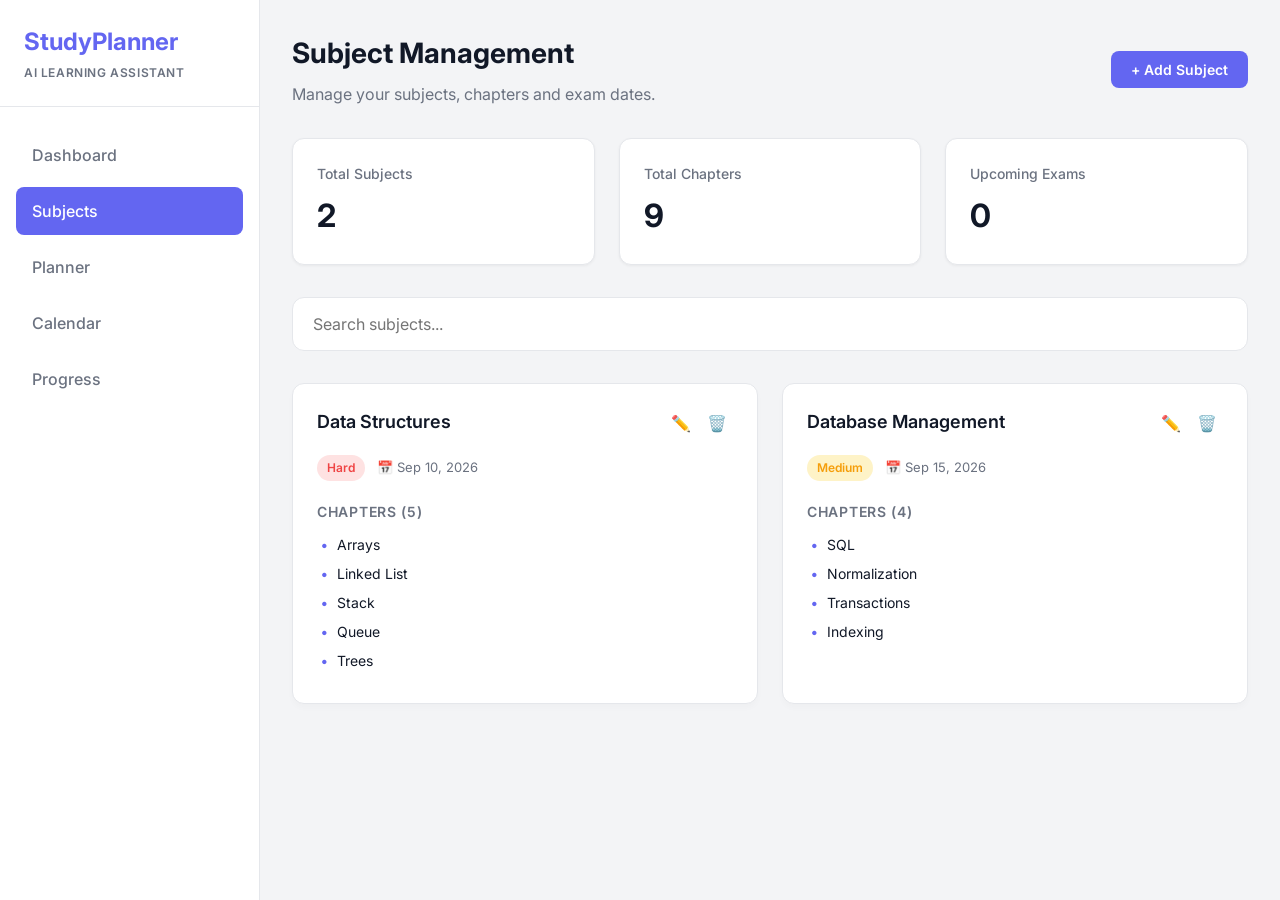
==== index.html @ 1bd9493c "Add files via upload" ====
<!DOCTYPE html>
<html lang="en">
<head>
    <meta charset="UTF-8">
    <meta name="viewport" content="width=device-width, initial-scale=1.0">
    <title>Subject Management - StudyPlanner</title>
    <link rel="stylesheet" href="styles.css">
    <!-- Google Fonts for modern typography -->
    <link rel="preconnect" href="https://fonts.googleapis.com">
    <link rel="preconnect" href="https://fonts.gstatic.com" crossorigin>
    <link href="https://fonts.googleapis.com/css2?family=Inter:wght@400;500;600;700&display=swap" rel="stylesheet">
</head>
<body>
    <div class="app-container">
        <!-- Sidebar -->
        <aside class="sidebar">
            <div class="sidebar-header">
                <h1 class="logo-title">StudyPlanner</h1>
                <p class="logo-subtitle">AI Learning Assistant</p>
            </div>
            <nav class="sidebar-nav">
                <a href="#" class="nav-item">Dashboard</a>
                <a href="#" class="nav-item active">Subjects</a>
                <a href="#" class="nav-item">Planner</a>
                <a href="#" class="nav-item">Calendar</a>
                <a href="#" class="nav-item">Progress</a>
            </nav>
        </aside>

        <!-- Main Content -->
        <main class="main-content">
            <!-- Header -->
            <header class="top-header">
                <div class="header-titles">
                    <h2>Subject Management</h2>
                    <p>Manage your subjects, chapters and exam dates.</p>
                </div>
                <button class="btn btn-primary" id="addSubjectBtn">+ Add Subject</button>
            </header>

            <!-- Statistics Cards -->
            <section class="stats-section">
                <div class="stat-card">
                    <div class="stat-title">Total Subjects</div>
                    <div class="stat-value" id="statTotalSubjects">0</div>
                </div>
                <div class="stat-card">
                    <div class="stat-title">Total Chapters</div>
                    <div class="stat-value" id="statTotalChapters">0</div>
                </div>
                <div class="stat-card">
                    <div class="stat-title">Upcoming Exams</div>
                    <div class="stat-value" id="statUpcomingExams">0</div>
                </div>
            </section>

            <!-- Search Bar -->
            <section class="search-section">
                <input type="text" id="searchInput" class="search-input" placeholder="Search subjects...">
            </section>

            <!-- Subjects Container -->
            <section class="subjects-container" id="subjectsContainer">
                <!-- Subject cards will be injected here -->
            </section>

            <!-- Empty State -->
            <div class="empty-state" id="emptyState" style="display: none;">
                <h3>No subjects found</h3>
                <p>Add a new subject to start planning.</p>
            </div>
        </main>
    </div>

    <!-- Modal for Add/Edit Subject -->
    <div class="modal-overlay" id="subjectModal">
        <div class="modal-content">
            <div class="modal-header">
                <h3 id="modalTitle">Add Subject</h3>
                <button class="close-modal" id="closeModalIcon">&times;</button>
            </div>
            <div class="modal-body">
                <form id="subjectForm">
                    <input type="hidden" id="subjectId">
                    
                    <div class="form-group">
                        <label for="subjectName">Subject Name <span class="required">*</span></label>
                        <input type="text" id="subjectName" placeholder="Example: Data Structures">
                        <div class="error-message" id="nameError">Subject name is required</div>
                    </div>
                    
                    <div class="form-group">
                        <label for="subjectChapters">Chapters (comma separated) <span class="required">*</span></label>
                        <textarea id="subjectChapters" rows="3" placeholder="Arrays, Linked List, Stack, Queue, Trees"></textarea>
                        <div class="error-message" id="chaptersError">At least one chapter is required</div>
                    </div>
                    
                    <div class="form-group">
                        <label for="subjectDifficulty">Difficulty <span class="required">*</span></label>
                        <select id="subjectDifficulty">
                            <option value="">Select difficulty</option>
                            <option value="Easy">Easy</option>
                            <option value="Medium">Medium</option>
                            <option value="Hard">Hard</option>
                        </select>
                        <div class="error-message" id="difficultyError">Please select a difficulty</div>
                    </div>
                    
                    <div class="form-group">
                        <label for="subjectDate">Exam Date <span class="required">*</span></label>
                        <input type="date" id="subjectDate">
                        <div class="error-message" id="dateError">Exam date is required</div>
                    </div>
                    
                    <div class="modal-actions">
                        <button type="button" class="btn btn-secondary" id="cancelBtn">Cancel</button>
                        <button type="submit" class="btn btn-primary" id="saveBtn">Save Subject</button>
                    </div>
                </form>
            </div>
        </div>
    </div>

    <!-- Delete Confirmation Modal -->
    <div class="modal-overlay" id="deleteModal">
        <div class="modal-content confirm-modal">
            <div class="modal-header">
                <h3>Delete Subject</h3>
            </div>
            <div class="modal-body">
                <p>Are you sure you want to delete this subject?</p>
                <div class="modal-actions">
                    <button class="btn btn-secondary" id="cancelDeleteBtn">Cancel</button>
                    <button class="btn btn-danger" id="confirmDeleteBtn">Delete</button>
                </div>
            </div>
        </div>
    </div>

    <script src="app.js"></script>
</body>
</html>
---- styles.css ----
:root {
    --primary-color: #6366f1; /* Indigo */
    --primary-hover: #4f46e5;
    --bg-color: #f3f4f6; /* Light gray */
    --card-bg: #ffffff;
    --text-main: #111827; /* Dark navy */
    --text-secondary: #6b7280; /* Gray */
    --success-color: #10b981; /* Green */
    --success-bg: #d1fae5;
    --warning-color: #f59e0b; /* Orange/Yellow */
    --warning-bg: #fef3c7;
    --danger-color: #ef4444; /* Red */
    --danger-bg: #fee2e2;
    --border-color: #e5e7eb;
    
    --sidebar-width: 260px;
    --header-height: 80px;
}

* {
    margin: 0;
    padding: 0;
    box-sizing: border-box;
}

body {
    font-family: 'Inter', sans-serif;
    background-color: var(--bg-color);
    color: var(--text-main);
    line-height: 1.5;
}

.app-container {
    display: flex;
    min-height: 100vh;
}

/* Sidebar */
.sidebar {
    width: var(--sidebar-width);
    background-color: var(--card-bg);
    border-right: 1px solid var(--border-color);
    position: fixed;
    height: 100vh;
    left: 0;
    top: 0;
    display: flex;
    flex-direction: column;
    z-index: 10;
}

.sidebar-header {
    padding: 24px;
    border-bottom: 1px solid var(--border-color);
}

.logo-title {
    font-size: 24px;
    font-weight: 700;
    color: var(--primary-color);
    margin-bottom: 4px;
}

.logo-subtitle {
    font-size: 12px;
    color: var(--text-secondary);
    text-transform: uppercase;
    letter-spacing: 0.05em;
    font-weight: 600;
}

.sidebar-nav {
    padding: 24px 16px;
    display: flex;
    flex-direction: column;
    gap: 8px;
}

.nav-item {
    padding: 12px 16px;
    text-decoration: none;
    color: var(--text-secondary);
    border-radius: 8px;
    font-weight: 500;
    transition: all 0.2s;
}

.nav-item:hover {
    background-color: var(--bg-color);
    color: var(--text-main);
}

.nav-item.active {
    background-color: var(--primary-color);
    color: white;
}

/* Main Content */
.main-content {
    flex: 1;
    margin-left: var(--sidebar-width);
    padding: 32px;
    max-width: 1200px;
}

/* Header */
.top-header {
    display: flex;
    justify-content: space-between;
    align-items: center;
    margin-bottom: 32px;
}

.header-titles h2 {
    font-size: 28px;
    font-weight: 700;
    margin-bottom: 8px;
}

.header-titles p {
    color: var(--text-secondary);
}

/* Buttons */
.btn {
    padding: 10px 20px;
    border-radius: 8px;
    border: none;
    font-weight: 600;
    font-size: 14px;
    cursor: pointer;
    transition: background-color 0.2s, transform 0.1s;
    font-family: inherit;
}

.btn:active {
    transform: scale(0.98);
}

.btn-primary {
    background-color: var(--primary-color);
    color: white;
}

.btn-primary:hover {
    background-color: var(--primary-hover);
}

.btn-secondary {
    background-color: var(--bg-color);
    color: var(--text-main);
}

.btn-secondary:hover {
    background-color: #e5e7eb;
}

.btn-danger {
    background-color: var(--danger-color);
    color: white;
}

.btn-danger:hover {
    background-color: #dc2626;
}

.btn-icon {
    background: none;
    border: none;
    cursor: pointer;
    font-size: 16px;
    padding: 6px;
    border-radius: 4px;
    transition: background-color 0.2s;
}

.btn-icon:hover {
    background-color: var(--bg-color);
}

/* Stats Section */
.stats-section {
    display: grid;
    grid-template-columns: repeat(3, 1fr);
    gap: 24px;
    margin-bottom: 32px;
}

.stat-card {
    background-color: var(--card-bg);
    padding: 24px;
    border-radius: 12px;
    box-shadow: 0 1px 3px rgba(0,0,0,0.05);
    border: 1px solid var(--border-color);
}

.stat-title {
    color: var(--text-secondary);
    font-size: 14px;
    font-weight: 500;
    margin-bottom: 8px;
}

.stat-value {
    font-size: 32px;
    font-weight: 700;
    color: var(--text-main);
}

/* Search */
.search-section {
    margin-bottom: 32px;
}

.search-input {
    width: 100%;
    padding: 16px 20px;
    border-radius: 12px;
    border: 1px solid var(--border-color);
    font-size: 16px;
    outline: none;
    transition: border-color 0.2s, box-shadow 0.2s;
    font-family: inherit;
    background-color: var(--card-bg);
}

.search-input:focus {
    border-color: var(--primary-color);
    box-shadow: 0 0 0 3px rgba(99, 102, 241, 0.2);
}

/* Subject Cards */
.subjects-container {
    display: grid;
    grid-template-columns: repeat(auto-fill, minmax(320px, 1fr));
    gap: 24px;
}

.subject-card {
    background-color: var(--card-bg);
    border-radius: 12px;
    padding: 24px;
    box-shadow: 0 4px 6px rgba(0,0,0,0.02);
    border: 1px solid var(--border-color);
    display: flex;
    flex-direction: column;
    transition: transform 0.2s, box-shadow 0.2s;
}

.subject-card:hover {
    transform: translateY(-2px);
    box-shadow: 0 8px 15px rgba(0,0,0,0.05);
}

.card-header {
    display: flex;
    justify-content: space-between;
    align-items: flex-start;
    margin-bottom: 16px;
}

.card-title {
    font-size: 18px;
    font-weight: 600;
    margin-right: 12px;
    word-break: break-word;
}

.card-actions {
    display: flex;
    gap: 4px;
}

.card-meta {
    display: flex;
    gap: 12px;
    margin-bottom: 20px;
    flex-wrap: wrap;
}

.badge {
    padding: 4px 10px;
    border-radius: 999px;
    font-size: 12px;
    font-weight: 600;
}

.badge-easy {
    background-color: var(--success-bg);
    color: var(--success-color);
}

.badge-medium {
    background-color: var(--warning-bg);
    color: var(--warning-color);
}

.badge-hard {
    background-color: var(--danger-bg);
    color: var(--danger-color);
}

.meta-item {
    font-size: 13px;
    color: var(--text-secondary);
    display: flex;
    align-items: center;
    gap: 6px;
}

.card-body {
    flex-grow: 1;
}

.chapter-title {
    font-size: 14px;
    font-weight: 600;
    margin-bottom: 12px;
    color: var(--text-secondary);
    text-transform: uppercase;
    letter-spacing: 0.05em;
}

.chapter-list {
    list-style-type: none;
    margin-left: 0;
}

.chapter-list li {
    font-size: 14px;
    margin-bottom: 8px;
    padding-left: 20px;
    position: relative;
    color: var(--text-main);
}

.chapter-list li::before {
    content: "•";
    color: var(--primary-color);
    position: absolute;
    left: 4px;
    font-weight: bold;
}

/* Empty State */
.empty-state {
    text-align: center;
    padding: 60px 20px;
    background-color: var(--card-bg);
    border-radius: 12px;
    border: 1px dashed var(--border-color);
}

.empty-state h3 {
    font-size: 20px;
    margin-bottom: 8px;
    color: var(--text-main);
}

.empty-state p {
    color: var(--text-secondary);
}

/* Modals */
.modal-overlay {
    position: fixed;
    top: 0;
    left: 0;
    right: 0;
    bottom: 0;
    background-color: rgba(17, 24, 39, 0.5);
    display: flex;
    justify-content: center;
    align-items: center;
    z-index: 100;
    opacity: 0;
    visibility: hidden;
    transition: all 0.2s ease-in-out;
}

.modal-overlay.active {
    opacity: 1;
    visibility: visible;
}

.modal-content {
    background-color: var(--card-bg);
    border-radius: 16px;
    width: 100%;
    max-width: 500px;
    box-shadow: 0 20px 25px -5px rgba(0, 0, 0, 0.1), 0 10px 10px -5px rgba(0, 0, 0, 0.04);
    transform: scale(0.95);
    transition: transform 0.2s ease-in-out;
}

.modal-overlay.active .modal-content {
    transform: scale(1);
}

.modal-header {
    padding: 24px;
    border-bottom: 1px solid var(--border-color);
    display: flex;
    justify-content: space-between;
    align-items: center;
}

.modal-header h3 {
    font-size: 20px;
    font-weight: 600;
}

.close-modal {
    background: none;
    border: none;
    font-size: 24px;
    color: var(--text-secondary);
    cursor: pointer;
    line-height: 1;
}

.modal-body {
    padding: 24px;
}

.form-group {
    margin-bottom: 20px;
}

.form-group label {
    display: block;
    margin-bottom: 8px;
    font-weight: 500;
    font-size: 14px;
}

.required {
    color: var(--danger-color);
}

.form-group input,
.form-group textarea,
.form-group select {
    width: 100%;
    padding: 12px;
    border-radius: 8px;
    border: 1px solid var(--border-color);
    font-size: 14px;
    font-family: inherit;
    outline: none;
    transition: border-color 0.2s;
}

.form-group input:focus,
.form-group textarea:focus,
.form-group select:focus {
    border-color: var(--primary-color);
}

.form-group textarea {
    resize: vertical;
}

.error-message {
    color: var(--danger-color);
    font-size: 12px;
    margin-top: 4px;
    display: none;
}

.form-group.has-error input,
.form-group.has-error textarea,
.form-group.has-error select {
    border-color: var(--danger-color);
}

.form-group.has-error .error-message {
    display: block;
}

.modal-actions {
    display: flex;
    justify-content: flex-end;
    gap: 12px;
    margin-top: 32px;
}

.confirm-modal .modal-actions {
    margin-top: 24px;
}

/* Responsive Design */
@media (max-width: 1024px) {
    .stats-section {
        grid-template-columns: repeat(3, 1fr);
    }
}

@media (max-width: 768px) {
    .sidebar {
        width: 80px;
    }
    
    .logo-title {
        display: none;
    }
    
    .logo-subtitle {
        display: none;
    }
    
    .sidebar-header {
        text-align: center;
        padding: 24px 10px;
    }
    
    .sidebar-header::after {
        content: "SP";
        font-weight: bold;
        font-size: 20px;
        color: var(--primary-color);
    }
    
    .nav-item {
        text-align: center;
        font-size: 12px;
        padding: 12px 8px;
    }
    
    .main-content {
        margin-left: 80px;
        padding: 24px;
    }
    
    .stats-section {
        gap: 16px;
    }
    
    .subjects-container {
        grid-template-columns: repeat(auto-fill, minmax(280px, 1fr));
    }
}

@media (max-width: 640px) {
    .app-container {
        flex-direction: column;
    }
    
    .sidebar {
        position: relative;
        width: 100%;
        height: auto;
        border-right: none;
        border-bottom: 1px solid var(--border-color);
    }
    
    .sidebar-header {
        display: flex;
        justify-content: space-between;
        align-items: center;
        padding: 16px 20px;
    }
    
    .sidebar-header::after {
        display: none;
    }
    
    .logo-title {
        display: block;
        margin: 0;
        font-size: 20px;
    }
    
    .sidebar-nav {
        flex-direction: row;
        overflow-x: auto;
        padding: 12px 16px;
        gap: 12px;
    }
    
    .nav-item {
        white-space: nowrap;
    }
    
    .main-content {
        margin-left: 0;
        padding: 16px;
    }
    
    .top-header {
        flex-direction: column;
        align-items: flex-start;
        gap: 16px;
    }
    
    .stats-section {
        grid-template-columns: 1fr;
    }
    
    .subjects-container {
        grid-template-columns: 1fr;
    }
    
    .modal-content {
        height: 100%;
        max-height: 100vh;
        border-radius: 0;
        overflow-y: auto;
    }
}
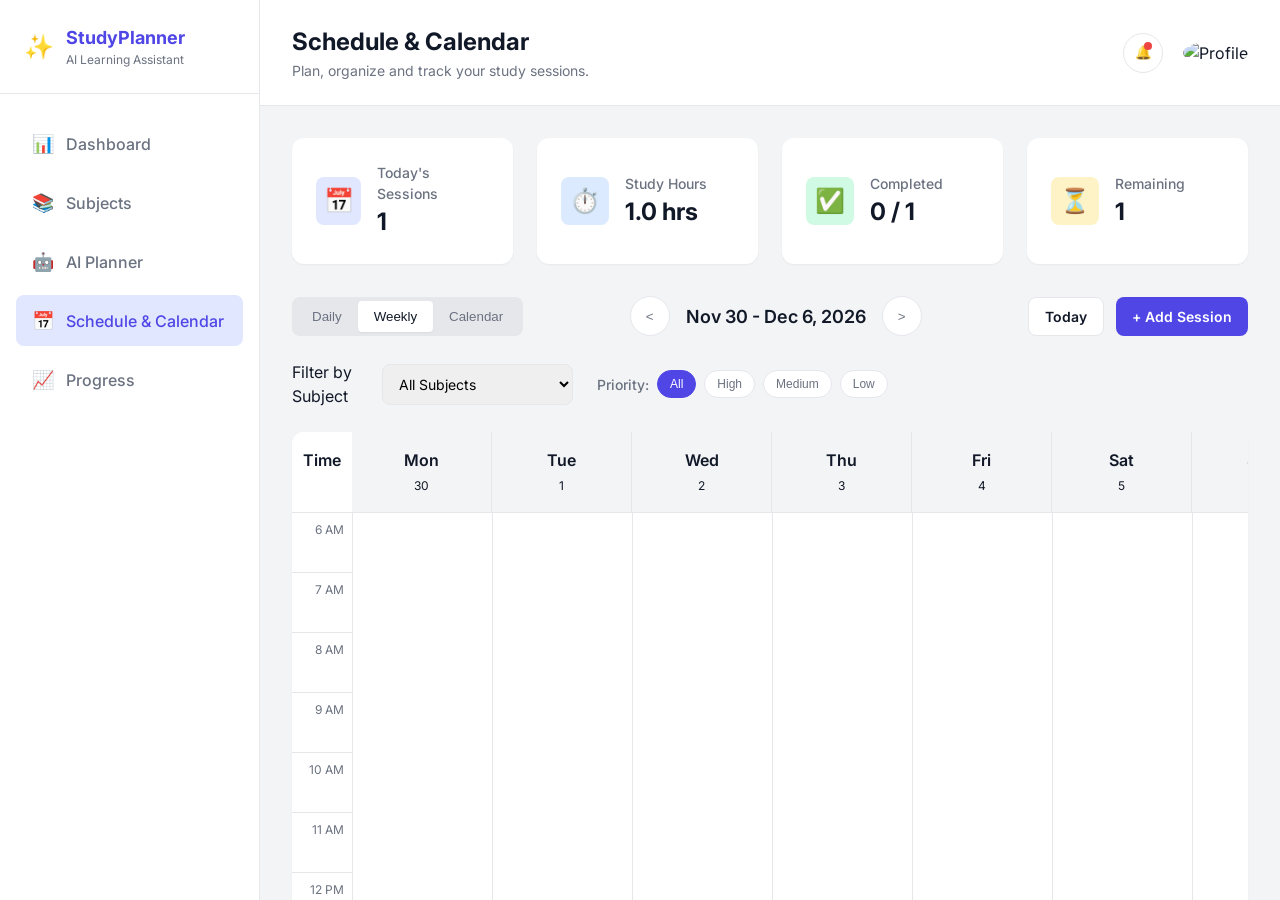
==== commit 0c91f1f4: "Add files via upload" ====
--- a/index.html
+++ b/index.html
@@ -3,27 +3,42 @@
 <head>
     <meta charset="UTF-8">
     <meta name="viewport" content="width=device-width, initial-scale=1.0">
-    <title>Subject Management - StudyPlanner</title>
-    <link rel="stylesheet" href="styles.css">
-    <!-- Google Fonts for modern typography -->
+    <title>Schedule & Calendar - AI Study Planner</title>
     <link rel="preconnect" href="https://fonts.googleapis.com">
     <link rel="preconnect" href="https://fonts.gstatic.com" crossorigin>
     <link href="https://fonts.googleapis.com/css2?family=Inter:wght@400;500;600;700&display=swap" rel="stylesheet">
+    <link rel="stylesheet" href="styles.css">
 </head>
 <body>
     <div class="app-container">
         <!-- Sidebar -->
-        <aside class="sidebar">
+        <aside class="sidebar" id="sidebar">
             <div class="sidebar-header">
-                <h1 class="logo-title">StudyPlanner</h1>
-                <p class="logo-subtitle">AI Learning Assistant</p>
+                <div class="logo">
+                    <span class="logo-icon">✨</span>
+                    <div>
+                        <h1>StudyPlanner</h1>
+                        <p>AI Learning Assistant</p>
+                    </div>
+                </div>
+                <button class="mobile-close" id="mobileCloseBtn">&times;</button>
             </div>
             <nav class="sidebar-nav">
-                <a href="#" class="nav-item">Dashboard</a>
-                <a href="#" class="nav-item active">Subjects</a>
-                <a href="#" class="nav-item">Planner</a>
-                <a href="#" class="nav-item">Calendar</a>
-                <a href="#" class="nav-item">Progress</a>
+                <a href="#" class="nav-item">
+                    <span class="nav-icon">📊</span> Dashboard
+                </a>
+                <a href="#" class="nav-item">
+                    <span class="nav-icon">📚</span> Subjects
+                </a>
+                <a href="#" class="nav-item">
+                    <span class="nav-icon">🤖</span> AI Planner
+                </a>
+                <a href="#" class="nav-item active">
+                    <span class="nav-icon">📅</span> Schedule & Calendar
+                </a>
+                <a href="#" class="nav-item">
+                    <span class="nav-icon">📈</span> Progress
+                </a>
             </nav>
         </aside>
 
@@ -31,111 +46,228 @@
         <main class="main-content">
             <!-- Header -->
             <header class="top-header">
-                <div class="header-titles">
-                    <h2>Subject Management</h2>
-                    <p>Manage your subjects, chapters and exam dates.</p>
-                </div>
-                <button class="btn btn-primary" id="addSubjectBtn">+ Add Subject</button>
+                <div class="header-left">
+                    <button class="mobile-menu" id="mobileMenuBtn">☰</button>
+                    <div>
+                        <h2>Schedule & Calendar</h2>
+                        <p>Plan, organize and track your study sessions.</p>
+                    </div>
+                </div>
+                <div class="header-right">
+                    <button class="icon-btn" aria-label="Notifications">
+                        <span class="icon">🔔</span>
+                        <span class="badge"></span>
+                    </button>
+                    <div class="profile-avatar">
+                        <img src="https://ui-avatars.com/api/?name=User&background=6366f1&color=fff" alt="Profile">
+                    </div>
+                </div>
             </header>
 
-            <!-- Statistics Cards -->
-            <section class="stats-section">
-                <div class="stat-card">
-                    <div class="stat-title">Total Subjects</div>
-                    <div class="stat-value" id="statTotalSubjects">0</div>
-                </div>
-                <div class="stat-card">
-                    <div class="stat-title">Total Chapters</div>
-                    <div class="stat-value" id="statTotalChapters">0</div>
-                </div>
-                <div class="stat-card">
-                    <div class="stat-title">Upcoming Exams</div>
-                    <div class="stat-value" id="statUpcomingExams">0</div>
+            <!-- Summary Cards -->
+            <section class="summary-cards">
+                <div class="card">
+                    <div class="card-icon indigo">📅</div>
+                    <div class="card-info">
+                        <p class="card-title">Today's Sessions</p>
+                        <h3 class="card-value" id="stat-today">0</h3>
+                    </div>
+                </div>
+                <div class="card">
+                    <div class="card-icon blue">⏱️</div>
+                    <div class="card-info">
+                        <p class="card-title">Study Hours</p>
+                        <h3 class="card-value" id="stat-hours">0 hrs</h3>
+                    </div>
+                </div>
+                <div class="card">
+                    <div class="card-icon green">✅</div>
+                    <div class="card-info">
+                        <p class="card-title">Completed</p>
+                        <h3 class="card-value" id="stat-completed">0 / 0</h3>
+                    </div>
+                </div>
+                <div class="card">
+                    <div class="card-icon orange">⏳</div>
+                    <div class="card-info">
+                        <p class="card-title">Remaining</p>
+                        <h3 class="card-value" id="stat-remaining">0</h3>
+                    </div>
                 </div>
             </section>
 
-            <!-- Search Bar -->
-            <section class="search-section">
-                <input type="text" id="searchInput" class="search-input" placeholder="Search subjects...">
+            <!-- Controls (View Switcher, Filters, Date Nav, Add btn) -->
+            <section class="controls-section">
+                <div class="controls-top">
+                    <div class="view-switcher">
+                        <button class="view-btn" data-view="daily">Daily</button>
+                        <button class="view-btn active" data-view="weekly">Weekly</button>
+                        <button class="view-btn" data-view="calendar">Calendar</button>
+                    </div>
+                    
+                    <div class="date-navigation">
+                        <button class="icon-btn" id="prevDateBtn">&lt;</button>
+                        <h3 id="currentDateDisplay">August 2026</h3>
+                        <button class="icon-btn" id="nextDateBtn">&gt;</button>
+                    </div>
+
+                    <div class="actions-right">
+                        <button class="btn btn-outline" id="todayBtn">Today</button>
+                        <button class="btn btn-primary" id="addSessionBtn">+ Add Session</button>
+                    </div>
+                </div>
+                
+                <div class="controls-bottom">
+                    <div class="filters">
+                        <div class="filter-group">
+                            <label for="subjectFilter">Filter by Subject</label>
+                            <select id="subjectFilter" class="form-control">
+                                <option value="all">All Subjects</option>
+                            </select>
+                        </div>
+                        <div class="filter-group priority-filters">
+                            <span class="filter-label">Priority:</span>
+                            <button class="filter-chip active" data-priority="all">All</button>
+                            <button class="filter-chip" data-priority="High">High</button>
+                            <button class="filter-chip" data-priority="Medium">Medium</button>
+                            <button class="filter-chip" data-priority="Low">Low</button>
+                        </div>
+                    </div>
+                </div>
             </section>
 
-            <!-- Subjects Container -->
-            <section class="subjects-container" id="subjectsContainer">
-                <!-- Subject cards will be injected here -->
+            <!-- Views Container -->
+            <section class="views-container">
+                
+                <!-- Daily View -->
+                <div id="dailyView" class="view-panel" style="display: none;">
+                    <div class="daily-header">
+                        <h3 id="dailyDateTitle">Monday, August 10</h3>
+                    </div>
+                    <div class="daily-timeline" id="dailyTimeline">
+                        <!-- Dynamic daily content -->
+                    </div>
+                </div>
+
+                <!-- Weekly View -->
+                <div id="weeklyView" class="view-panel">
+                    <div class="weekly-grid-container">
+                        <div class="weekly-grid" id="weeklyGrid">
+                            <!-- Dynamic weekly content -->
+                        </div>
+                    </div>
+                </div>
+
+                <!-- Calendar View -->
+                <div id="calendarView" class="view-panel" style="display: none;">
+                    <div class="calendar-container">
+                        <div class="calendar-header">
+                            <div>Sun</div>
+                            <div>Mon</div>
+                            <div>Tue</div>
+                            <div>Wed</div>
+                            <div>Thu</div>
+                            <div>Fri</div>
+                            <div>Sat</div>
+                        </div>
+                        <div class="calendar-grid" id="calendarGrid">
+                            <!-- Dynamic calendar days -->
+                        </div>
+                    </div>
+                    <div class="calendar-day-details" id="calendarDayDetails">
+                        <!-- Selected day sessions -->
+                        <h4>Sessions for <span id="selectedDateText">...</span></h4>
+                        <div id="calendarDaySessions" class="calendar-day-sessions-list">
+                            Select a date to view sessions.
+                        </div>
+                    </div>
+                </div>
+
             </section>
-
-            <!-- Empty State -->
-            <div class="empty-state" id="emptyState" style="display: none;">
-                <h3>No subjects found</h3>
-                <p>Add a new subject to start planning.</p>
-            </div>
         </main>
     </div>
 
-    <!-- Modal for Add/Edit Subject -->
-    <div class="modal-overlay" id="subjectModal">
-        <div class="modal-content">
+    <!-- Modals -->
+    <div class="modal-overlay" id="sessionModal">
+        <div class="modal">
             <div class="modal-header">
-                <h3 id="modalTitle">Add Subject</h3>
-                <button class="close-modal" id="closeModalIcon">&times;</button>
+                <h3 id="modalTitle">Add Study Session</h3>
+                <button class="modal-close" id="closeModalBtn">&times;</button>
             </div>
             <div class="modal-body">
-                <form id="subjectForm">
-                    <input type="hidden" id="subjectId">
-                    
-                    <div class="form-group">
-                        <label for="subjectName">Subject Name <span class="required">*</span></label>
-                        <input type="text" id="subjectName" placeholder="Example: Data Structures">
-                        <div class="error-message" id="nameError">Subject name is required</div>
-                    </div>
-                    
-                    <div class="form-group">
-                        <label for="subjectChapters">Chapters (comma separated) <span class="required">*</span></label>
-                        <textarea id="subjectChapters" rows="3" placeholder="Arrays, Linked List, Stack, Queue, Trees"></textarea>
-                        <div class="error-message" id="chaptersError">At least one chapter is required</div>
-                    </div>
-                    
-                    <div class="form-group">
-                        <label for="subjectDifficulty">Difficulty <span class="required">*</span></label>
-                        <select id="subjectDifficulty">
-                            <option value="">Select difficulty</option>
-                            <option value="Easy">Easy</option>
+                <form id="sessionForm">
+                    <input type="hidden" id="sessionId">
+                    <div class="form-group">
+                        <label for="subject">Subject</label>
+                        <select id="subject" class="form-control" required>
+                            <option value="" disabled selected>Select or type a subject...</option>
+                            <option value="Data Structures">Data Structures</option>
+                            <option value="DBMS">DBMS</option>
+                            <option value="Java">Java</option>
+                            <!-- Other subjects dynamically populated -->
+                        </select>
+                        <input type="text" id="newSubject" class="form-control" placeholder="Type new subject..." style="display: none; margin-top: 8px;">
+                    </div>
+                    <div class="form-group">
+                        <label for="topic">Topic</label>
+                        <input type="text" id="topic" class="form-control" placeholder="Example: Binary Trees" required>
+                    </div>
+                    <div class="form-row">
+                        <div class="form-group">
+                            <label for="date">Date</label>
+                            <input type="date" id="date" class="form-control" required>
+                        </div>
+                    </div>
+                    <div class="form-row">
+                        <div class="form-group">
+                            <label for="startTime">Start Time</label>
+                            <input type="time" id="startTime" class="form-control" required>
+                        </div>
+                        <div class="form-group">
+                            <label for="endTime">End Time</label>
+                            <input type="time" id="endTime" class="form-control" required>
+                        </div>
+                    </div>
+                    <div class="form-group">
+                        <label for="priority">Priority</label>
+                        <select id="priority" class="form-control">
+                            <option value="High">High</option>
                             <option value="Medium">Medium</option>
-                            <option value="Hard">Hard</option>
+                            <option value="Low">Low</option>
                         </select>
-                        <div class="error-message" id="difficultyError">Please select a difficulty</div>
-                    </div>
-                    
-                    <div class="form-group">
-                        <label for="subjectDate">Exam Date <span class="required">*</span></label>
-                        <input type="date" id="subjectDate">
-                        <div class="error-message" id="dateError">Exam date is required</div>
-                    </div>
-                    
-                    <div class="modal-actions">
-                        <button type="button" class="btn btn-secondary" id="cancelBtn">Cancel</button>
-                        <button type="submit" class="btn btn-primary" id="saveBtn">Save Subject</button>
+                    </div>
+                    <div class="form-group">
+                        <label for="notes">Notes</label>
+                        <textarea id="notes" class="form-control" rows="3" placeholder="Add study notes..."></textarea>
                     </div>
                 </form>
+            </div>
+            <div class="modal-footer">
+                <button class="btn btn-outline" id="cancelModalBtn">Cancel</button>
+                <button class="btn btn-primary" id="saveSessionBtn">Save Session</button>
             </div>
         </div>
     </div>
 
-    <!-- Delete Confirmation Modal -->
+    <!-- Confirm Delete Modal -->
     <div class="modal-overlay" id="deleteModal">
-        <div class="modal-content confirm-modal">
+        <div class="modal modal-sm">
             <div class="modal-header">
-                <h3>Delete Subject</h3>
+                <h3>Delete Session</h3>
+                <button class="modal-close" id="closeDeleteModalBtn">&times;</button>
             </div>
             <div class="modal-body">
-                <p>Are you sure you want to delete this subject?</p>
-                <div class="modal-actions">
-                    <button class="btn btn-secondary" id="cancelDeleteBtn">Cancel</button>
-                    <button class="btn btn-danger" id="confirmDeleteBtn">Delete</button>
-                </div>
+                <p>Are you sure you want to delete this study session?</p>
+            </div>
+            <div class="modal-footer">
+                <button class="btn btn-outline" id="cancelDeleteBtn">Cancel</button>
+                <button class="btn btn-danger" id="confirmDeleteBtn">Delete</button>
             </div>
         </div>
     </div>
+
+    <!-- Toast Container -->
+    <div id="toastContainer" class="toast-container"></div>
 
     <script src="app.js"></script>
 </body>
--- a/styles.css
+++ b/styles.css
@@ -1,20 +1,42 @@
 :root {
-    --primary-color: #6366f1; /* Indigo */
-    --primary-hover: #4f46e5;
-    --bg-color: #f3f4f6; /* Light gray */
-    --card-bg: #ffffff;
-    --text-main: #111827; /* Dark navy */
-    --text-secondary: #6b7280; /* Gray */
-    --success-color: #10b981; /* Green */
+    --primary: #4f46e5;
+    --primary-hover: #4338ca;
+    --primary-light: #e0e7ff;
+    --secondary: #3b82f6;
+    --bg-light: #f3f4f6;
+    --bg-white: #ffffff;
+    --text-main: #111827;
+    --text-muted: #6b7280;
+    --text-light: #9ca3af;
+    --border: #e5e7eb;
+    
+    --success: #10b981;
     --success-bg: #d1fae5;
-    --warning-color: #f59e0b; /* Orange/Yellow */
+    --warning: #f59e0b;
     --warning-bg: #fef3c7;
-    --danger-color: #ef4444; /* Red */
+    --danger: #ef4444;
     --danger-bg: #fee2e2;
-    --border-color: #e5e7eb;
+
+    --priority-high: #ef4444;
+    --priority-high-bg: #fee2e2;
+    --priority-high-border: #f87171;
     
-    --sidebar-width: 260px;
-    --header-height: 80px;
+    --priority-medium: #f59e0b;
+    --priority-medium-bg: #fef3c7;
+    --priority-medium-border: #fbbf24;
+    
+    --priority-low: #10b981;
+    --priority-low-bg: #d1fae5;
+    --priority-low-border: #34d399;
+
+    --shadow-sm: 0 1px 2px 0 rgba(0, 0, 0, 0.05);
+    --shadow: 0 4px 6px -1px rgba(0, 0, 0, 0.1), 0 2px 4px -1px rgba(0, 0, 0, 0.06);
+    --shadow-md: 0 10px 15px -3px rgba(0, 0, 0, 0.1), 0 4px 6px -2px rgba(0, 0, 0, 0.05);
+    
+    --radius: 12px;
+    --radius-sm: 8px;
+    
+    --transition: all 0.2s ease-in-out;
 }
 
 * {
@@ -25,48 +47,65 @@
 
 body {
     font-family: 'Inter', sans-serif;
-    background-color: var(--bg-color);
+    background-color: var(--bg-light);
     color: var(--text-main);
     line-height: 1.5;
 }
 
+/* Layout */
 .app-container {
     display: flex;
-    min-height: 100vh;
+    height: 100vh;
+    overflow: hidden;
 }
 
 /* Sidebar */
 .sidebar {
-    width: var(--sidebar-width);
-    background-color: var(--card-bg);
-    border-right: 1px solid var(--border-color);
-    position: fixed;
-    height: 100vh;
-    left: 0;
-    top: 0;
+    width: 260px;
+    background-color: var(--bg-white);
+    border-right: 1px solid var(--border);
     display: flex;
     flex-direction: column;
-    z-index: 10;
+    z-index: 50;
+    transition: transform 0.3s ease;
 }
 
 .sidebar-header {
     padding: 24px;
-    border-bottom: 1px solid var(--border-color);
-}
-
-.logo-title {
+    display: flex;
+    justify-content: space-between;
+    align-items: center;
+    border-bottom: 1px solid var(--border);
+}
+
+.logo {
+    display: flex;
+    align-items: center;
+    gap: 12px;
+}
+
+.logo-icon {
     font-size: 24px;
+}
+
+.logo h1 {
+    font-size: 18px;
     font-weight: 700;
-    color: var(--primary-color);
-    margin-bottom: 4px;
-}
-
-.logo-subtitle {
+    color: var(--primary);
+}
+
+.logo p {
     font-size: 12px;
-    color: var(--text-secondary);
-    text-transform: uppercase;
-    letter-spacing: 0.05em;
-    font-weight: 600;
+    color: var(--text-muted);
+}
+
+.mobile-close {
+    display: none;
+    background: none;
+    border: none;
+    font-size: 24px;
+    cursor: pointer;
+    color: var(--text-muted);
 }
 
 .sidebar-nav {
@@ -77,68 +116,252 @@
 }
 
 .nav-item {
+    display: flex;
+    align-items: center;
+    gap: 12px;
     padding: 12px 16px;
     text-decoration: none;
-    color: var(--text-secondary);
-    border-radius: 8px;
+    color: var(--text-muted);
     font-weight: 500;
-    transition: all 0.2s;
+    border-radius: var(--radius-sm);
+    transition: var(--transition);
 }
 
 .nav-item:hover {
-    background-color: var(--bg-color);
+    background-color: var(--bg-light);
     color: var(--text-main);
 }
 
 .nav-item.active {
-    background-color: var(--primary-color);
-    color: white;
+    background-color: var(--primary-light);
+    color: var(--primary);
+}
+
+.nav-icon {
+    font-size: 18px;
 }
 
 /* Main Content */
 .main-content {
     flex: 1;
-    margin-left: var(--sidebar-width);
-    padding: 32px;
-    max-width: 1200px;
+    display: flex;
+    flex-direction: column;
+    overflow-y: auto;
+    overflow-x: hidden;
 }
 
 /* Header */
 .top-header {
+    background-color: var(--bg-white);
+    padding: 24px 32px;
     display: flex;
     justify-content: space-between;
     align-items: center;
-    margin-bottom: 32px;
-}
-
-.header-titles h2 {
-    font-size: 28px;
+    border-bottom: 1px solid var(--border);
+    position: sticky;
+    top: 0;
+    z-index: 40;
+}
+
+.header-left {
+    display: flex;
+    align-items: center;
+    gap: 16px;
+}
+
+.mobile-menu {
+    display: none;
+    background: none;
+    border: none;
+    font-size: 24px;
+    cursor: pointer;
+    color: var(--text-main);
+}
+
+.top-header h2 {
+    font-size: 24px;
     font-weight: 700;
-    margin-bottom: 8px;
-}
-
-.header-titles p {
-    color: var(--text-secondary);
-}
-
-/* Buttons */
+}
+
+.top-header p {
+    font-size: 14px;
+    color: var(--text-muted);
+}
+
+.header-right {
+    display: flex;
+    align-items: center;
+    gap: 20px;
+}
+
+.icon-btn {
+    background: var(--bg-white);
+    border: 1px solid var(--border);
+    border-radius: 50%;
+    width: 40px;
+    height: 40px;
+    display: flex;
+    align-items: center;
+    justify-content: center;
+    cursor: pointer;
+    position: relative;
+    transition: var(--transition);
+    color: var(--text-muted);
+}
+
+.icon-btn:hover {
+    background: var(--bg-light);
+    color: var(--text-main);
+}
+
+.badge {
+    position: absolute;
+    top: 8px;
+    right: 10px;
+    width: 8px;
+    height: 8px;
+    background-color: var(--danger);
+    border-radius: 50%;
+}
+
+.profile-avatar img {
+    width: 40px;
+    height: 40px;
+    border-radius: 50%;
+    object-fit: cover;
+}
+
+/* Summary Cards */
+.summary-cards {
+    display: grid;
+    grid-template-columns: repeat(auto-fit, minmax(200px, 1fr));
+    gap: 24px;
+    padding: 32px;
+}
+
+.card {
+    background: var(--bg-white);
+    border-radius: var(--radius);
+    padding: 24px;
+    display: flex;
+    align-items: center;
+    gap: 16px;
+    box-shadow: var(--shadow-sm);
+    transition: var(--transition);
+}
+
+.card:hover {
+    box-shadow: var(--shadow);
+    transform: translateY(-2px);
+}
+
+.card-icon {
+    width: 48px;
+    height: 48px;
+    border-radius: var(--radius-sm);
+    display: flex;
+    align-items: center;
+    justify-content: center;
+    font-size: 24px;
+}
+
+.card-icon.indigo { background: var(--primary-light); color: var(--primary); }
+.card-icon.blue { background: #dbeafe; color: var(--secondary); }
+.card-icon.green { background: var(--success-bg); color: var(--success); }
+.card-icon.orange { background: var(--warning-bg); color: var(--warning); }
+
+.card-info {
+    display: flex;
+    flex-direction: column;
+}
+
+.card-title {
+    font-size: 14px;
+    color: var(--text-muted);
+    font-weight: 500;
+}
+
+.card-value {
+    font-size: 24px;
+    font-weight: 700;
+    color: var(--text-main);
+}
+
+/* Controls */
+.controls-section {
+    padding: 0 32px 24px;
+    display: flex;
+    flex-direction: column;
+    gap: 24px;
+}
+
+.controls-top {
+    display: flex;
+    justify-content: space-between;
+    align-items: center;
+    flex-wrap: wrap;
+    gap: 16px;
+}
+
+.view-switcher {
+    display: flex;
+    background: var(--border);
+    padding: 4px;
+    border-radius: var(--radius-sm);
+}
+
+.view-btn {
+    background: transparent;
+    border: none;
+    padding: 8px 16px;
+    border-radius: 4px;
+    font-weight: 500;
+    color: var(--text-muted);
+    cursor: pointer;
+    transition: var(--transition);
+}
+
+.view-btn:hover {
+    color: var(--text-main);
+}
+
+.view-btn.active {
+    background: var(--bg-white);
+    color: var(--text-main);
+    box-shadow: var(--shadow-sm);
+}
+
+.date-navigation {
+    display: flex;
+    align-items: center;
+    gap: 16px;
+}
+
+.date-navigation h3 {
+    font-size: 18px;
+    font-weight: 600;
+    min-width: 160px;
+    text-align: center;
+}
+
+.actions-right {
+    display: flex;
+    gap: 12px;
+}
+
 .btn {
-    padding: 10px 20px;
-    border-radius: 8px;
+    padding: 10px 16px;
+    border-radius: var(--radius-sm);
+    font-weight: 600;
+    cursor: pointer;
+    transition: var(--transition);
     border: none;
-    font-weight: 600;
+    font-family: inherit;
     font-size: 14px;
-    cursor: pointer;
-    transition: background-color 0.2s, transform 0.1s;
-    font-family: inherit;
-}
-
-.btn:active {
-    transform: scale(0.98);
 }
 
 .btn-primary {
-    background-color: var(--primary-color);
+    background-color: var(--primary);
     color: white;
 }
 
@@ -146,17 +369,18 @@
     background-color: var(--primary-hover);
 }
 
-.btn-secondary {
-    background-color: var(--bg-color);
+.btn-outline {
+    background-color: var(--bg-white);
+    border: 1px solid var(--border);
     color: var(--text-main);
 }
 
-.btn-secondary:hover {
-    background-color: #e5e7eb;
+.btn-outline:hover {
+    background-color: var(--bg-light);
 }
 
 .btn-danger {
-    background-color: var(--danger-color);
+    background-color: var(--danger);
     color: white;
 }
 
@@ -164,201 +388,451 @@
     background-color: #dc2626;
 }
 
-.btn-icon {
-    background: none;
-    border: none;
+.controls-bottom {
+    display: flex;
+    justify-content: space-between;
+    align-items: center;
+}
+
+.filters {
+    display: flex;
+    gap: 24px;
+    flex-wrap: wrap;
+}
+
+.filter-group {
+    display: flex;
+    align-items: center;
+    gap: 12px;
+}
+
+.filter-label {
+    font-weight: 500;
+    color: var(--text-muted);
+    font-size: 14px;
+}
+
+.form-control {
+    padding: 10px 12px;
+    border: 1px solid var(--border);
+    border-radius: var(--radius-sm);
+    font-family: inherit;
+    font-size: 14px;
+    outline: none;
+    transition: border-color 0.2s;
+    width: 100%;
+}
+
+.form-control:focus {
+    border-color: var(--primary);
+}
+
+.priority-filters {
+    display: flex;
+    gap: 8px;
+}
+
+.filter-chip {
+    padding: 6px 12px;
+    border-radius: 16px;
+    border: 1px solid var(--border);
+    background: var(--bg-white);
+    font-size: 12px;
+    font-weight: 500;
     cursor: pointer;
-    font-size: 16px;
-    padding: 6px;
+    transition: var(--transition);
+    color: var(--text-muted);
+}
+
+.filter-chip:hover {
+    background: var(--bg-light);
+}
+
+.filter-chip.active {
+    background: var(--primary);
+    color: white;
+    border-color: var(--primary);
+}
+
+/* Views Container */
+.views-container {
+    padding: 0 32px 32px;
+    flex: 1;
+}
+
+.view-panel {
+    background: var(--bg-white);
+    border-radius: var(--radius);
+    box-shadow: var(--shadow-sm);
+    min-height: 400px;
+    overflow: hidden;
+}
+
+/* Empty State */
+.empty-state {
+    display: flex;
+    flex-direction: column;
+    align-items: center;
+    justify-content: center;
+    padding: 64px 32px;
+    text-align: center;
+}
+
+.empty-state-icon {
+    font-size: 48px;
+    margin-bottom: 16px;
+    color: var(--text-light);
+}
+
+.empty-state h3 {
+    margin-bottom: 8px;
+    color: var(--text-main);
+}
+
+.empty-state p {
+    color: var(--text-muted);
+    margin-bottom: 24px;
+}
+
+/* Daily View */
+.daily-header {
+    padding: 24px;
+    border-bottom: 1px solid var(--border);
+}
+
+.daily-header h3 {
+    font-size: 18px;
+}
+
+.daily-timeline {
+    padding: 24px;
+    position: relative;
+}
+
+.time-row {
+    display: flex;
+    position: relative;
+    margin-bottom: 24px;
+    min-height: 60px;
+}
+
+.time-label {
+    width: 80px;
+    flex-shrink: 0;
+    font-size: 14px;
+    color: var(--text-muted);
+    font-weight: 500;
+    text-align: right;
+    padding-right: 16px;
+    padding-top: 12px;
+}
+
+.time-content {
+    flex: 1;
+    position: relative;
+    border-top: 1px solid var(--border);
+    padding-top: 12px;
+}
+
+.current-time-indicator {
+    position: absolute;
+    left: 0;
+    right: 0;
+    height: 2px;
+    background-color: var(--primary);
+    z-index: 10;
+    display: flex;
+    align-items: center;
+}
+
+.current-time-indicator::before {
+    content: '';
+    width: 8px;
+    height: 8px;
+    border-radius: 50%;
+    background-color: var(--primary);
+    position: absolute;
+    left: -4px;
+}
+
+.current-time-label {
+    position: absolute;
+    left: 10px;
+    top: -10px;
+    background: var(--primary);
+    color: white;
+    font-size: 10px;
+    padding: 2px 6px;
     border-radius: 4px;
-    transition: background-color 0.2s;
-}
-
-.btn-icon:hover {
-    background-color: var(--bg-color);
-}
-
-/* Stats Section */
-.stats-section {
-    display: grid;
-    grid-template-columns: repeat(3, 1fr);
-    gap: 24px;
-    margin-bottom: 32px;
-}
-
-.stat-card {
-    background-color: var(--card-bg);
-    padding: 24px;
-    border-radius: 12px;
-    box-shadow: 0 1px 3px rgba(0,0,0,0.05);
-    border: 1px solid var(--border-color);
-}
-
-.stat-title {
-    color: var(--text-secondary);
-    font-size: 14px;
-    font-weight: 500;
-    margin-bottom: 8px;
-}
-
-.stat-value {
-    font-size: 32px;
-    font-weight: 700;
-    color: var(--text-main);
-}
-
-/* Search */
-.search-section {
-    margin-bottom: 32px;
-}
-
-.search-input {
-    width: 100%;
-    padding: 16px 20px;
-    border-radius: 12px;
-    border: 1px solid var(--border-color);
-    font-size: 16px;
-    outline: none;
-    transition: border-color 0.2s, box-shadow 0.2s;
-    font-family: inherit;
-    background-color: var(--card-bg);
-}
-
-.search-input:focus {
-    border-color: var(--primary-color);
-    box-shadow: 0 0 0 3px rgba(99, 102, 241, 0.2);
-}
-
-/* Subject Cards */
-.subjects-container {
-    display: grid;
-    grid-template-columns: repeat(auto-fill, minmax(320px, 1fr));
-    gap: 24px;
-}
-
-.subject-card {
-    background-color: var(--card-bg);
-    border-radius: 12px;
-    padding: 24px;
-    box-shadow: 0 4px 6px rgba(0,0,0,0.02);
-    border: 1px solid var(--border-color);
-    display: flex;
-    flex-direction: column;
-    transition: transform 0.2s, box-shadow 0.2s;
-}
-
-.subject-card:hover {
+    font-weight: 600;
+}
+
+/* Session Cards */
+.session-card {
+    padding: 16px;
+    border-radius: var(--radius-sm);
+    margin-bottom: 12px;
+    position: relative;
+    transition: var(--transition);
+    border-left: 4px solid transparent;
+}
+
+.session-card:hover {
+    box-shadow: var(--shadow);
     transform: translateY(-2px);
-    box-shadow: 0 8px 15px rgba(0,0,0,0.05);
-}
-
-.card-header {
+    z-index: 5;
+}
+
+.session-card.high {
+    background-color: var(--priority-high-bg);
+    border-left-color: var(--priority-high);
+}
+
+.session-card.medium {
+    background-color: var(--priority-medium-bg);
+    border-left-color: var(--priority-medium);
+}
+
+.session-card.low {
+    background-color: var(--priority-low-bg);
+    border-left-color: var(--priority-low);
+}
+
+.session-card.completed {
+    opacity: 0.7;
+    background-color: var(--bg-light);
+    border-left-color: var(--text-light);
+}
+
+.session-header {
     display: flex;
     justify-content: space-between;
     align-items: flex-start;
-    margin-bottom: 16px;
-}
-
-.card-title {
-    font-size: 18px;
+    margin-bottom: 8px;
+}
+
+.session-subject {
+    font-weight: 700;
+    font-size: 16px;
+    color: var(--text-main);
+}
+
+.session-topic {
+    font-size: 14px;
+    color: var(--text-main);
+    margin-bottom: 8px;
+}
+
+.session-meta {
+    display: flex;
+    gap: 16px;
+    font-size: 12px;
+    color: var(--text-muted);
+    margin-bottom: 12px;
+}
+
+.session-meta span {
+    display: flex;
+    align-items: center;
+    gap: 4px;
+}
+
+.session-priority-badge {
+    font-size: 10px;
+    font-weight: 700;
+    padding: 2px 6px;
+    border-radius: 4px;
+    text-transform: uppercase;
+}
+
+.high .session-priority-badge { background: var(--priority-high); color: white; }
+.medium .session-priority-badge { background: var(--priority-medium); color: white; }
+.low .session-priority-badge { background: var(--priority-low); color: white; }
+.completed .session-priority-badge { background: var(--text-light); color: white; }
+
+.session-actions {
+    display: flex;
+    gap: 8px;
+}
+
+.session-actions button {
+    padding: 4px 8px;
+    font-size: 12px;
+    border-radius: 4px;
+}
+
+/* Weekly View */
+.weekly-grid-container {
+    overflow-x: auto;
+    width: 100%;
+}
+
+.weekly-grid {
+    display: grid;
+    grid-template-columns: 60px repeat(7, minmax(140px, 1fr));
+    min-width: 1000px;
+    border-bottom: 1px solid var(--border);
+}
+
+.weekly-header-cell {
+    padding: 16px 8px;
+    text-align: center;
     font-weight: 600;
-    margin-right: 12px;
-    word-break: break-word;
-}
-
-.card-actions {
-    display: flex;
-    gap: 4px;
-}
-
-.card-meta {
-    display: flex;
-    gap: 12px;
-    margin-bottom: 20px;
-    flex-wrap: wrap;
-}
-
-.badge {
-    padding: 4px 10px;
-    border-radius: 999px;
+    border-bottom: 1px solid var(--border);
+    border-right: 1px solid var(--border);
+    background: var(--bg-light);
+}
+
+.weekly-header-cell:first-child {
+    background: var(--bg-white);
+    border-right: none;
+}
+
+.weekly-time-cell {
+    padding: 8px;
+    text-align: right;
     font-size: 12px;
-    font-weight: 600;
-}
-
-.badge-easy {
-    background-color: var(--success-bg);
-    color: var(--success-color);
-}
-
-.badge-medium {
-    background-color: var(--warning-bg);
-    color: var(--warning-color);
-}
-
-.badge-hard {
-    background-color: var(--danger-bg);
-    color: var(--danger-color);
-}
-
-.meta-item {
-    font-size: 13px;
-    color: var(--text-secondary);
-    display: flex;
-    align-items: center;
-    gap: 6px;
-}
-
-.card-body {
-    flex-grow: 1;
-}
-
-.chapter-title {
-    font-size: 14px;
-    font-weight: 600;
-    margin-bottom: 12px;
-    color: var(--text-secondary);
-    text-transform: uppercase;
-    letter-spacing: 0.05em;
-}
-
-.chapter-list {
-    list-style-type: none;
-    margin-left: 0;
-}
-
-.chapter-list li {
-    font-size: 14px;
-    margin-bottom: 8px;
-    padding-left: 20px;
+    color: var(--text-muted);
+    border-bottom: 1px solid var(--border);
     position: relative;
-    color: var(--text-main);
-}
-
-.chapter-list li::before {
-    content: "•";
-    color: var(--primary-color);
+    height: 60px; /* 1 hour height */
+}
+
+.weekly-day-column {
+    border-left: 1px solid var(--border);
+    position: relative;
+    background: var(--bg-white);
+}
+
+.weekly-day-column.today {
+    background: #f8fafc;
+}
+
+.weekly-session-block {
     position: absolute;
     left: 4px;
-    font-weight: bold;
-}
-
-/* Empty State */
-.empty-state {
+    right: 4px;
+    border-radius: 4px;
+    padding: 4px 8px;
+    font-size: 11px;
+    overflow: hidden;
+    border-left: 3px solid;
+    cursor: pointer;
+    transition: var(--transition);
+    z-index: 5;
+    box-shadow: 0 1px 2px rgba(0,0,0,0.1);
+}
+
+.weekly-session-block:hover {
+    z-index: 10;
+    box-shadow: var(--shadow);
+    transform: scale(1.02);
+}
+
+.weekly-session-block.high { background: var(--priority-high-bg); border-color: var(--priority-high); }
+.weekly-session-block.medium { background: var(--priority-medium-bg); border-color: var(--priority-medium); }
+.weekly-session-block.low { background: var(--priority-low-bg); border-color: var(--priority-low); }
+.weekly-session-block.completed { background: var(--bg-light); border-color: var(--text-light); opacity: 0.8; }
+
+.weekly-session-title {
+    font-weight: 600;
+    white-space: nowrap;
+    overflow: hidden;
+    text-overflow: ellipsis;
+}
+.weekly-session-time {
+    font-size: 10px;
+    color: var(--text-muted);
+}
+
+/* Calendar View */
+.calendar-container {
+    padding: 24px;
+    border-bottom: 1px solid var(--border);
+}
+
+.calendar-header {
+    display: grid;
+    grid-template-columns: repeat(7, 1fr);
     text-align: center;
-    padding: 60px 20px;
-    background-color: var(--card-bg);
-    border-radius: 12px;
-    border: 1px dashed var(--border-color);
-}
-
-.empty-state h3 {
-    font-size: 20px;
-    margin-bottom: 8px;
-    color: var(--text-main);
-}
-
-.empty-state p {
-    color: var(--text-secondary);
+    font-weight: 600;
+    margin-bottom: 16px;
+    color: var(--text-muted);
+}
+
+.calendar-grid {
+    display: grid;
+    grid-template-columns: repeat(7, 1fr);
+    gap: 8px;
+}
+
+.calendar-cell {
+    aspect-ratio: 1;
+    border: 1px solid var(--border);
+    border-radius: var(--radius-sm);
+    padding: 8px;
+    cursor: pointer;
+    transition: var(--transition);
+    position: relative;
+    display: flex;
+    flex-direction: column;
+}
+
+.calendar-cell:hover {
+    background-color: var(--bg-light);
+}
+
+.calendar-cell.other-month {
+    color: var(--text-light);
+    background-color: #f9fafb;
+}
+
+.calendar-cell.today {
+    border-color: var(--primary);
+    background-color: var(--primary-light);
+}
+
+.calendar-cell.selected {
+    border-width: 2px;
+    border-color: var(--primary);
+}
+
+.calendar-date {
+    font-weight: 600;
+    margin-bottom: 4px;
+}
+
+.calendar-indicators {
+    display: flex;
+    flex-wrap: wrap;
+    gap: 4px;
+    margin-top: auto;
+}
+
+.indicator-dot {
+    width: 6px;
+    height: 6px;
+    border-radius: 50%;
+}
+
+.indicator-dot.high { background-color: var(--priority-high); }
+.indicator-dot.medium { background-color: var(--priority-medium); }
+.indicator-dot.low { background-color: var(--priority-low); }
+.indicator-dot.completed { background-color: var(--success); }
+
+.calendar-day-details {
+    padding: 24px;
+    background: #f8fafc;
+}
+
+.calendar-day-details h4 {
+    margin-bottom: 16px;
+}
+
+.calendar-day-sessions-list {
+    display: flex;
+    flex-direction: column;
+    gap: 12px;
 }
 
 /* Modals */
@@ -368,63 +842,79 @@
     left: 0;
     right: 0;
     bottom: 0;
-    background-color: rgba(17, 24, 39, 0.5);
-    display: flex;
+    background: rgba(0, 0, 0, 0.5);
+    display: none;
+    align-items: center;
     justify-content: center;
-    align-items: center;
     z-index: 100;
     opacity: 0;
-    visibility: hidden;
-    transition: all 0.2s ease-in-out;
+    transition: opacity 0.3s ease;
 }
 
 .modal-overlay.active {
+    display: flex;
     opacity: 1;
-    visibility: visible;
-}
-
-.modal-content {
-    background-color: var(--card-bg);
-    border-radius: 16px;
-    width: 100%;
+}
+
+.modal {
+    background: var(--bg-white);
+    border-radius: var(--radius);
+    width: 90%;
     max-width: 500px;
-    box-shadow: 0 20px 25px -5px rgba(0, 0, 0, 0.1), 0 10px 10px -5px rgba(0, 0, 0, 0.04);
-    transform: scale(0.95);
-    transition: transform 0.2s ease-in-out;
-}
-
-.modal-overlay.active .modal-content {
-    transform: scale(1);
+    max-height: 90vh;
+    overflow-y: auto;
+    box-shadow: var(--shadow-md);
+    transform: translateY(20px);
+    transition: transform 0.3s ease;
+}
+
+.modal-sm {
+    max-width: 400px;
+}
+
+.modal-overlay.active .modal {
+    transform: translateY(0);
 }
 
 .modal-header {
-    padding: 24px;
-    border-bottom: 1px solid var(--border-color);
+    padding: 20px 24px;
+    border-bottom: 1px solid var(--border);
     display: flex;
     justify-content: space-between;
     align-items: center;
 }
 
-.modal-header h3 {
-    font-size: 20px;
-    font-weight: 600;
-}
-
-.close-modal {
+.modal-close {
     background: none;
     border: none;
     font-size: 24px;
-    color: var(--text-secondary);
     cursor: pointer;
-    line-height: 1;
+    color: var(--text-muted);
 }
 
 .modal-body {
     padding: 24px;
 }
 
+.modal-footer {
+    padding: 20px 24px;
+    border-top: 1px solid var(--border);
+    display: flex;
+    justify-content: flex-end;
+    gap: 12px;
+}
+
 .form-group {
-    margin-bottom: 20px;
+    margin-bottom: 16px;
+}
+
+.form-row {
+    display: flex;
+    gap: 16px;
+}
+
+.form-row .form-group {
+    flex: 1;
 }
 
 .form-group label {
@@ -434,177 +924,90 @@
     font-size: 14px;
 }
 
-.required {
-    color: var(--danger-color);
-}
-
-.form-group input,
-.form-group textarea,
-.form-group select {
-    width: 100%;
-    padding: 12px;
-    border-radius: 8px;
-    border: 1px solid var(--border-color);
+textarea.form-control {
+    resize: vertical;
+}
+
+/* Toasts */
+.toast-container {
+    position: fixed;
+    bottom: 24px;
+    right: 24px;
+    display: flex;
+    flex-direction: column;
+    gap: 12px;
+    z-index: 200;
+}
+
+.toast {
+    background: var(--text-main);
+    color: white;
+    padding: 12px 24px;
+    border-radius: var(--radius-sm);
+    box-shadow: var(--shadow);
     font-size: 14px;
-    font-family: inherit;
-    outline: none;
-    transition: border-color 0.2s;
-}
-
-.form-group input:focus,
-.form-group textarea:focus,
-.form-group select:focus {
-    border-color: var(--primary-color);
-}
-
-.form-group textarea {
-    resize: vertical;
-}
-
-.error-message {
-    color: var(--danger-color);
-    font-size: 12px;
-    margin-top: 4px;
-    display: none;
-}
-
-.form-group.has-error input,
-.form-group.has-error textarea,
-.form-group.has-error select {
-    border-color: var(--danger-color);
-}
-
-.form-group.has-error .error-message {
-    display: block;
-}
-
-.modal-actions {
-    display: flex;
-    justify-content: flex-end;
-    gap: 12px;
-    margin-top: 32px;
-}
-
-.confirm-modal .modal-actions {
-    margin-top: 24px;
-}
-
-/* Responsive Design */
+    opacity: 0;
+    transform: translateY(20px);
+    transition: all 0.3s ease;
+}
+
+.toast.show {
+    opacity: 1;
+    transform: translateY(0);
+}
+
+/* Responsive */
 @media (max-width: 1024px) {
-    .stats-section {
-        grid-template-columns: repeat(3, 1fr);
+    .summary-cards {
+        grid-template-columns: repeat(2, 1fr);
     }
 }
 
 @media (max-width: 768px) {
     .sidebar {
-        width: 80px;
+        position: fixed;
+        left: 0;
+        top: 0;
+        bottom: 0;
+        transform: translateX(-100%);
     }
-    
-    .logo-title {
-        display: none;
+
+    .sidebar.open {
+        transform: translateX(0);
     }
-    
-    .logo-subtitle {
-        display: none;
+
+    .mobile-menu {
+        display: block;
     }
-    
-    .sidebar-header {
-        text-align: center;
-        padding: 24px 10px;
+
+    .mobile-close {
+        display: block;
     }
-    
-    .sidebar-header::after {
-        content: "SP";
-        font-weight: bold;
-        font-size: 20px;
-        color: var(--primary-color);
-    }
-    
-    .nav-item {
-        text-align: center;
-        font-size: 12px;
-        padding: 12px 8px;
-    }
-    
-    .main-content {
-        margin-left: 80px;
-        padding: 24px;
-    }
-    
-    .stats-section {
-        gap: 16px;
-    }
-    
-    .subjects-container {
-        grid-template-columns: repeat(auto-fill, minmax(280px, 1fr));
-    }
-}
-
-@media (max-width: 640px) {
-    .app-container {
-        flex-direction: column;
-    }
-    
-    .sidebar {
-        position: relative;
-        width: 100%;
-        height: auto;
-        border-right: none;
-        border-bottom: 1px solid var(--border-color);
-    }
-    
-    .sidebar-header {
-        display: flex;
-        justify-content: space-between;
-        align-items: center;
-        padding: 16px 20px;
-    }
-    
-    .sidebar-header::after {
-        display: none;
-    }
-    
-    .logo-title {
-        display: block;
-        margin: 0;
-        font-size: 20px;
-    }
-    
-    .sidebar-nav {
-        flex-direction: row;
-        overflow-x: auto;
-        padding: 12px 16px;
-        gap: 12px;
-    }
-    
-    .nav-item {
-        white-space: nowrap;
-    }
-    
-    .main-content {
-        margin-left: 0;
-        padding: 16px;
-    }
-    
-    .top-header {
-        flex-direction: column;
-        align-items: flex-start;
-        gap: 16px;
-    }
-    
-    .stats-section {
+
+    .summary-cards {
         grid-template-columns: 1fr;
     }
-    
-    .subjects-container {
-        grid-template-columns: 1fr;
+
+    .controls-top {
+        flex-direction: column;
+        align-items: stretch;
     }
-    
-    .modal-content {
-        height: 100%;
-        max-height: 100vh;
-        border-radius: 0;
-        overflow-y: auto;
+
+    .date-navigation {
+        justify-content: center;
     }
-}
+
+    .actions-right {
+        justify-content: space-between;
+    }
+
+    .filters {
+        flex-direction: column;
+        gap: 16px;
+        width: 100%;
+    }
+
+    .calendar-cell {
+        padding: 4px;
+    }
+}
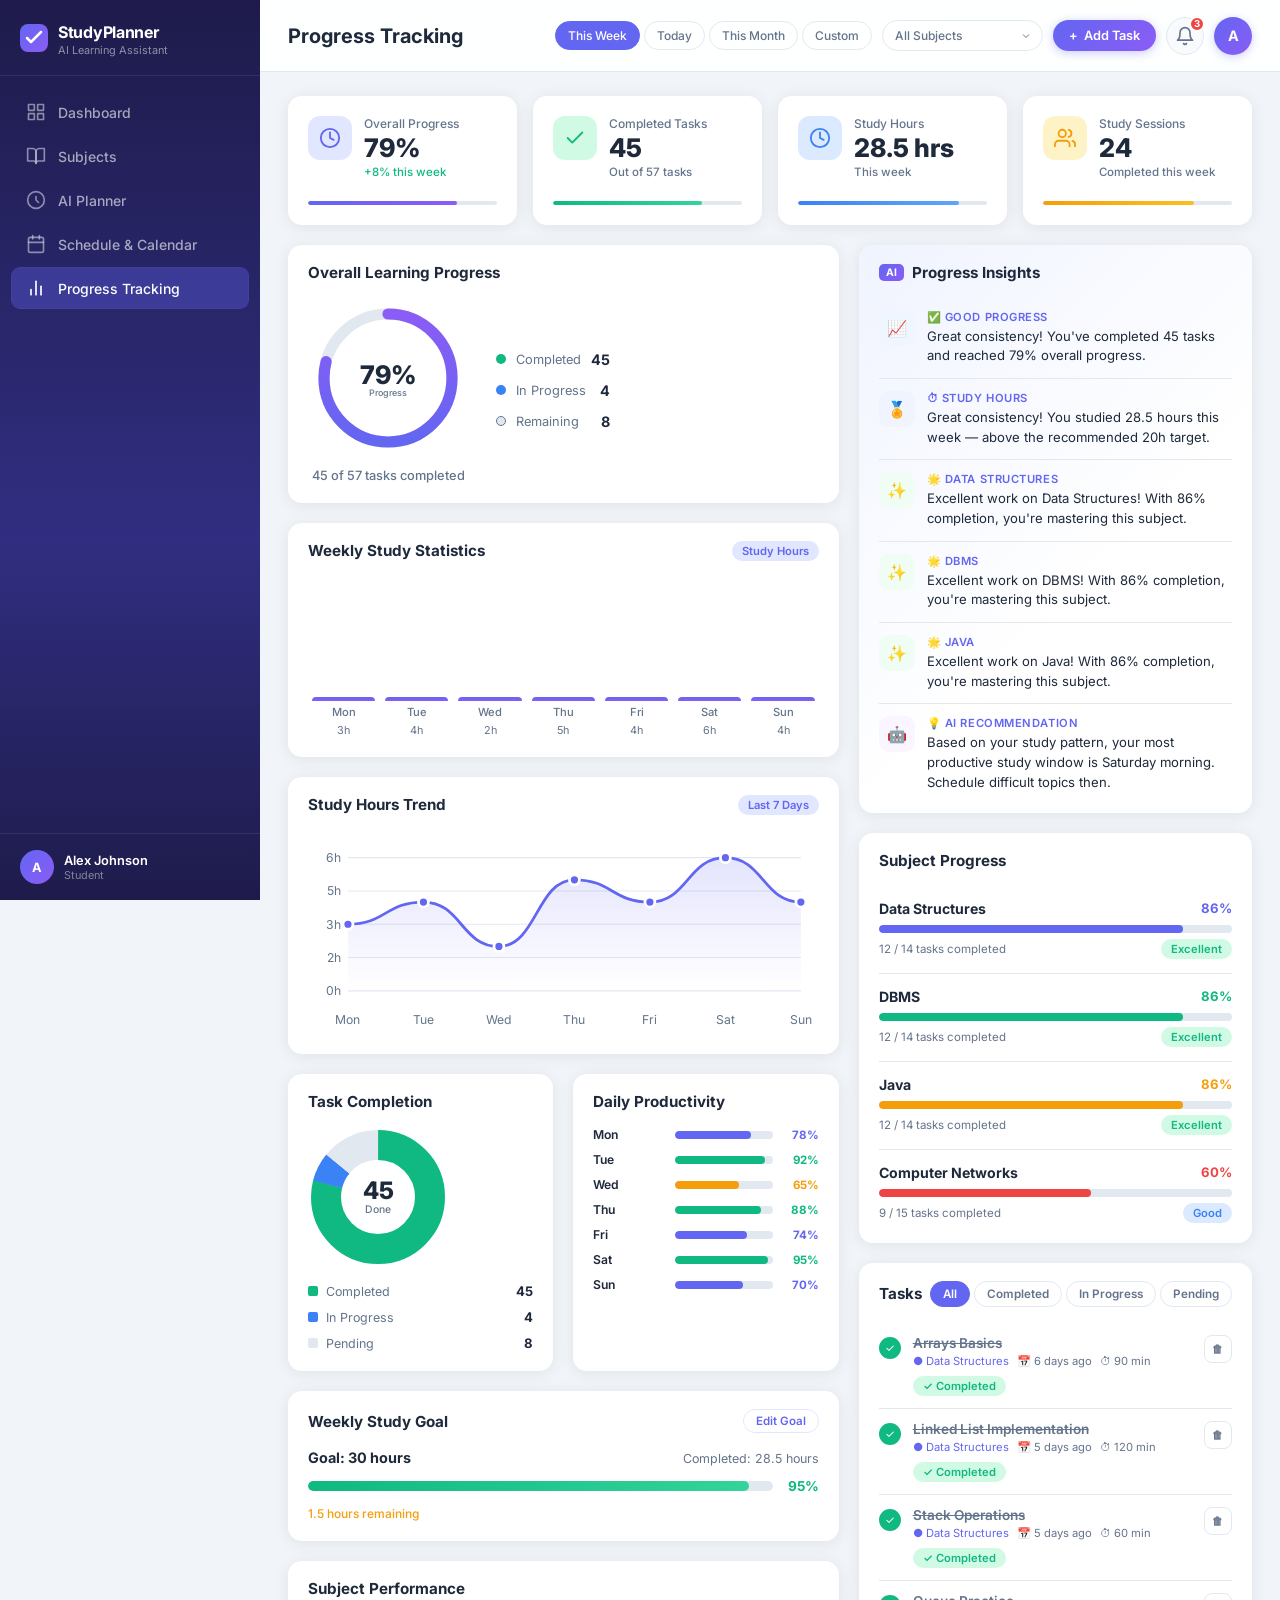
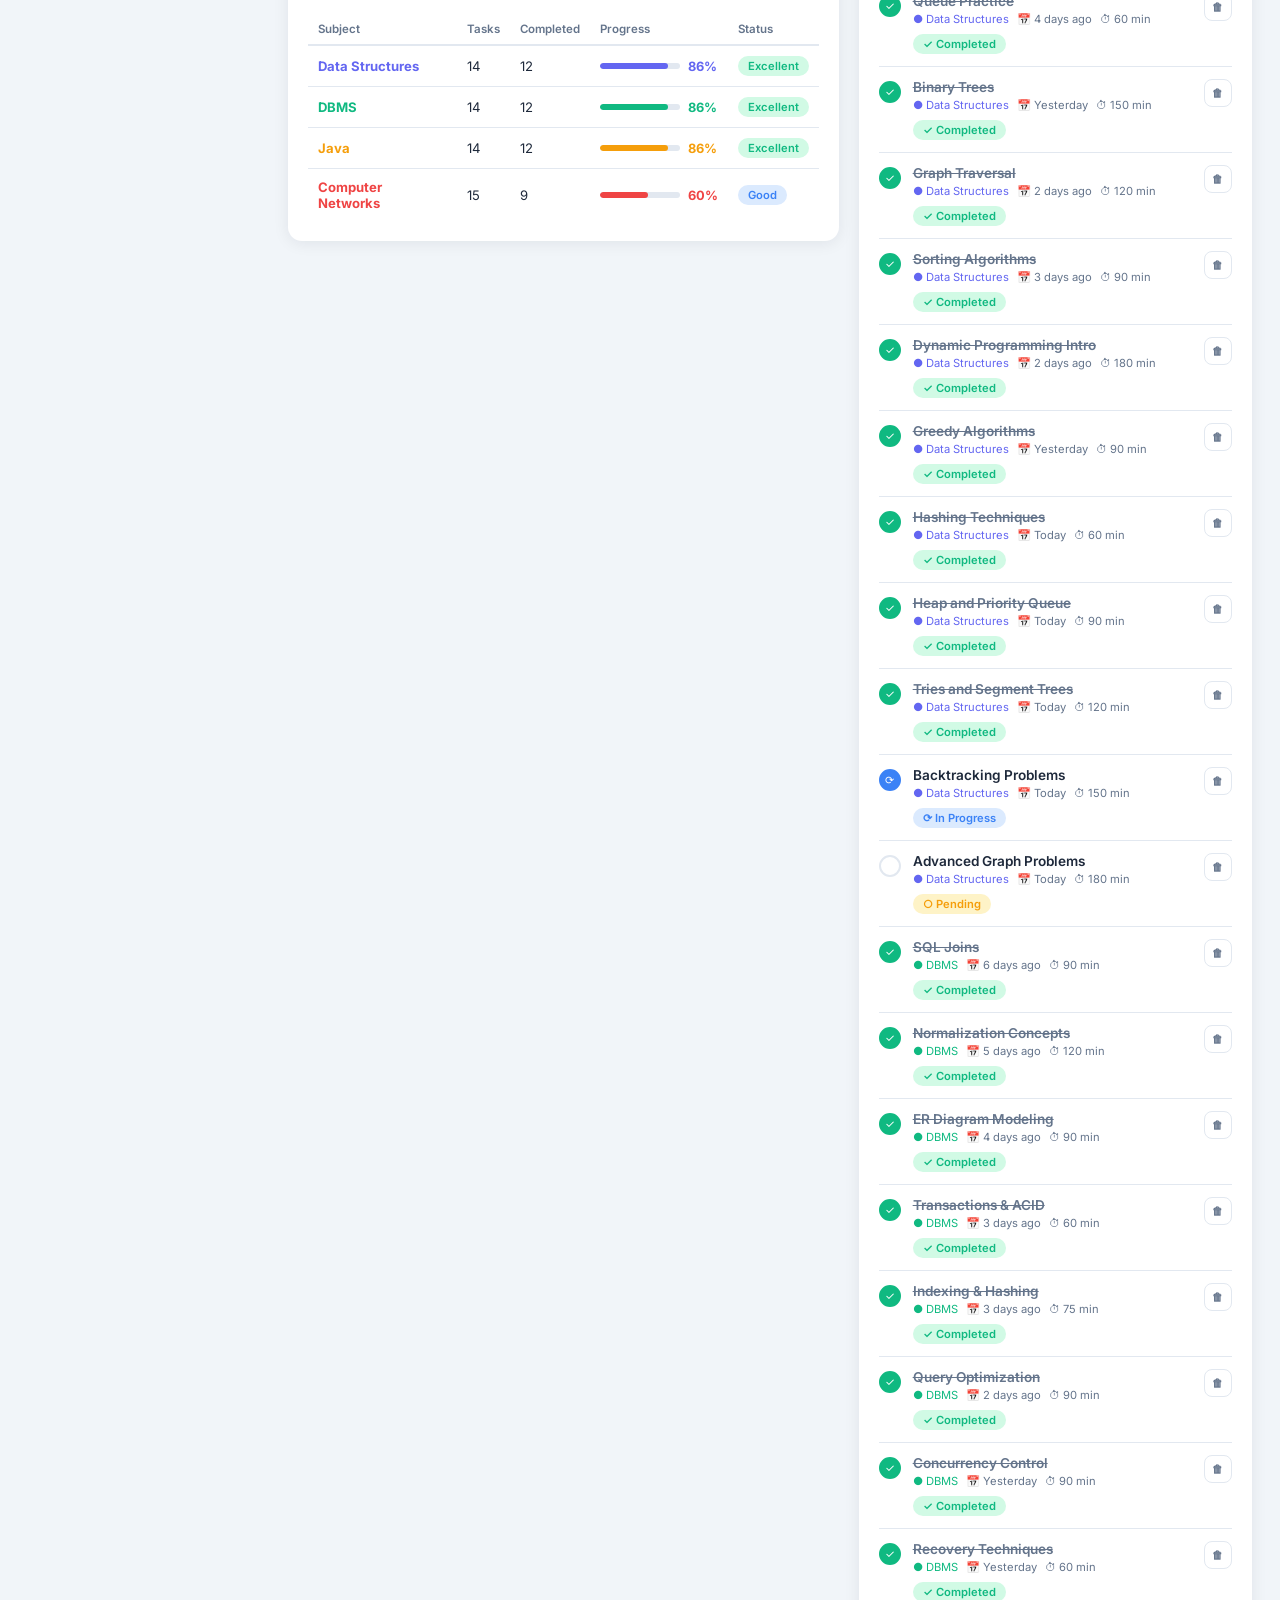
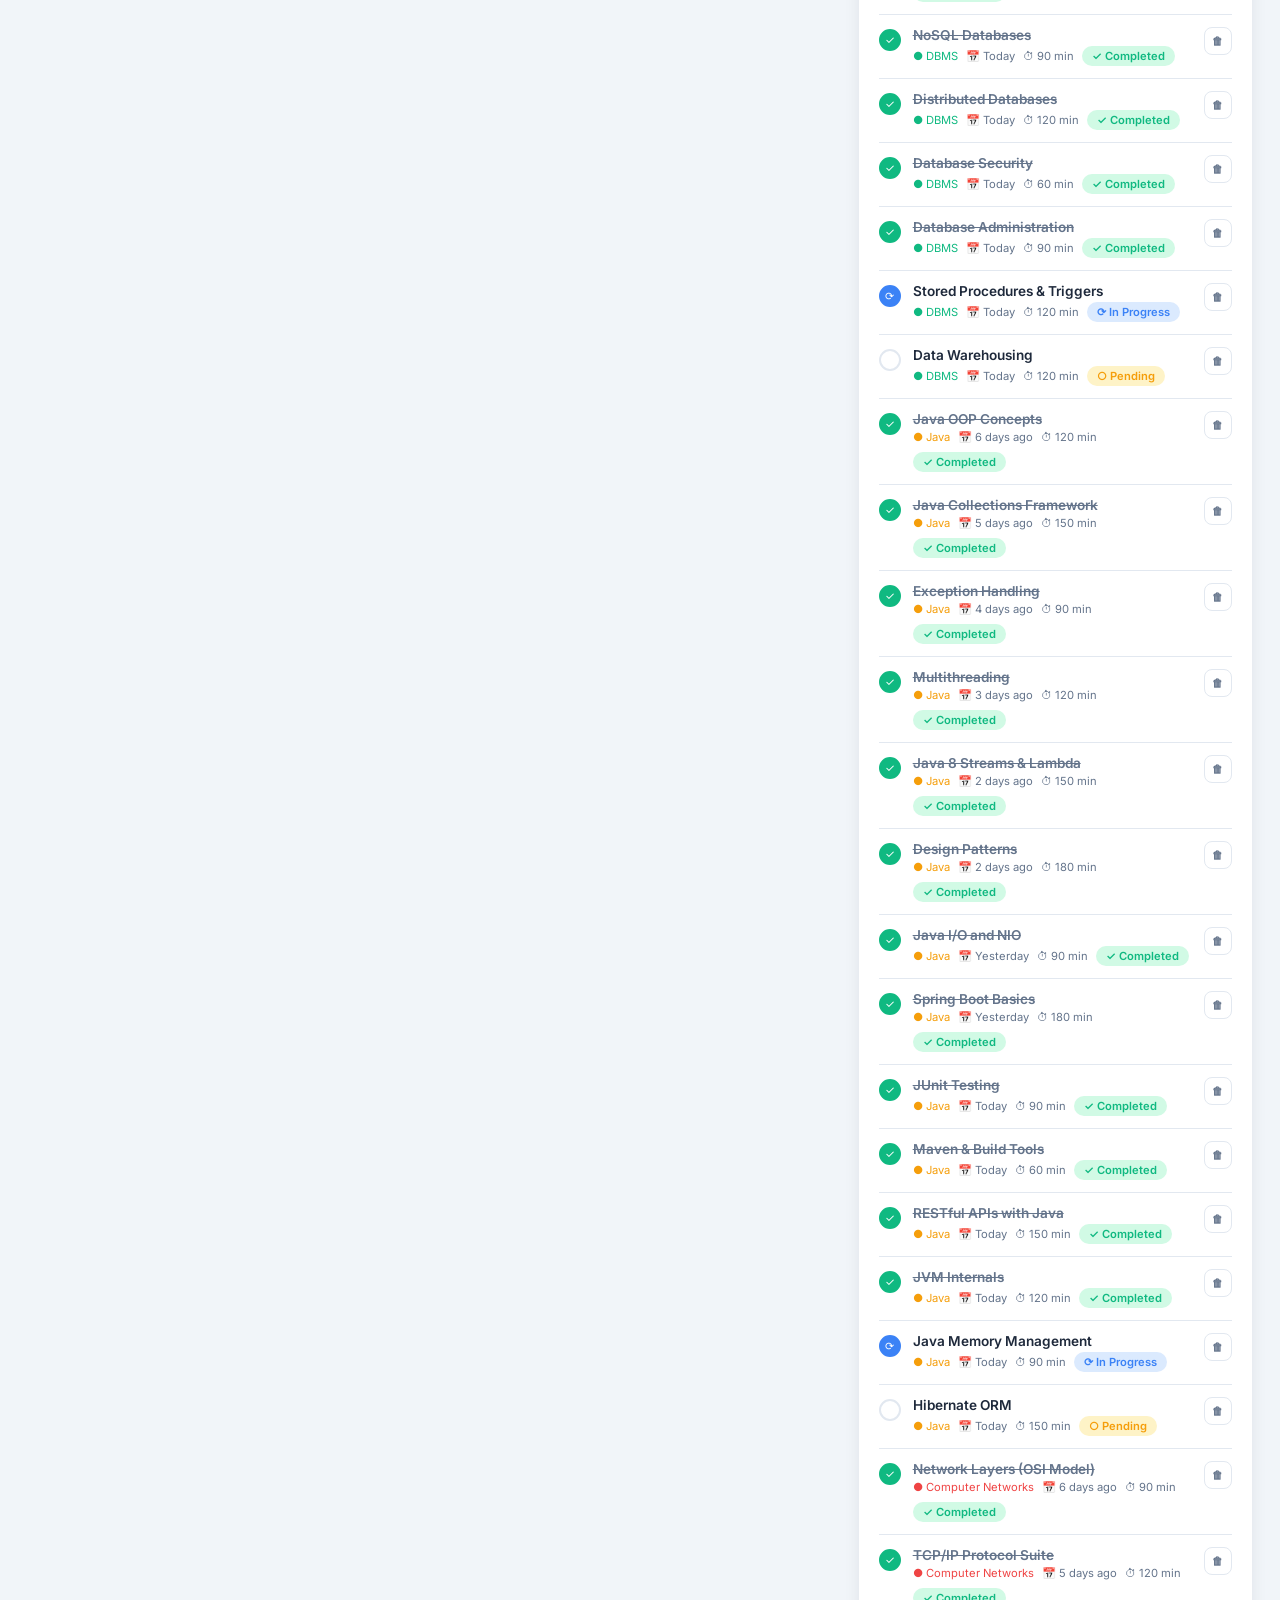
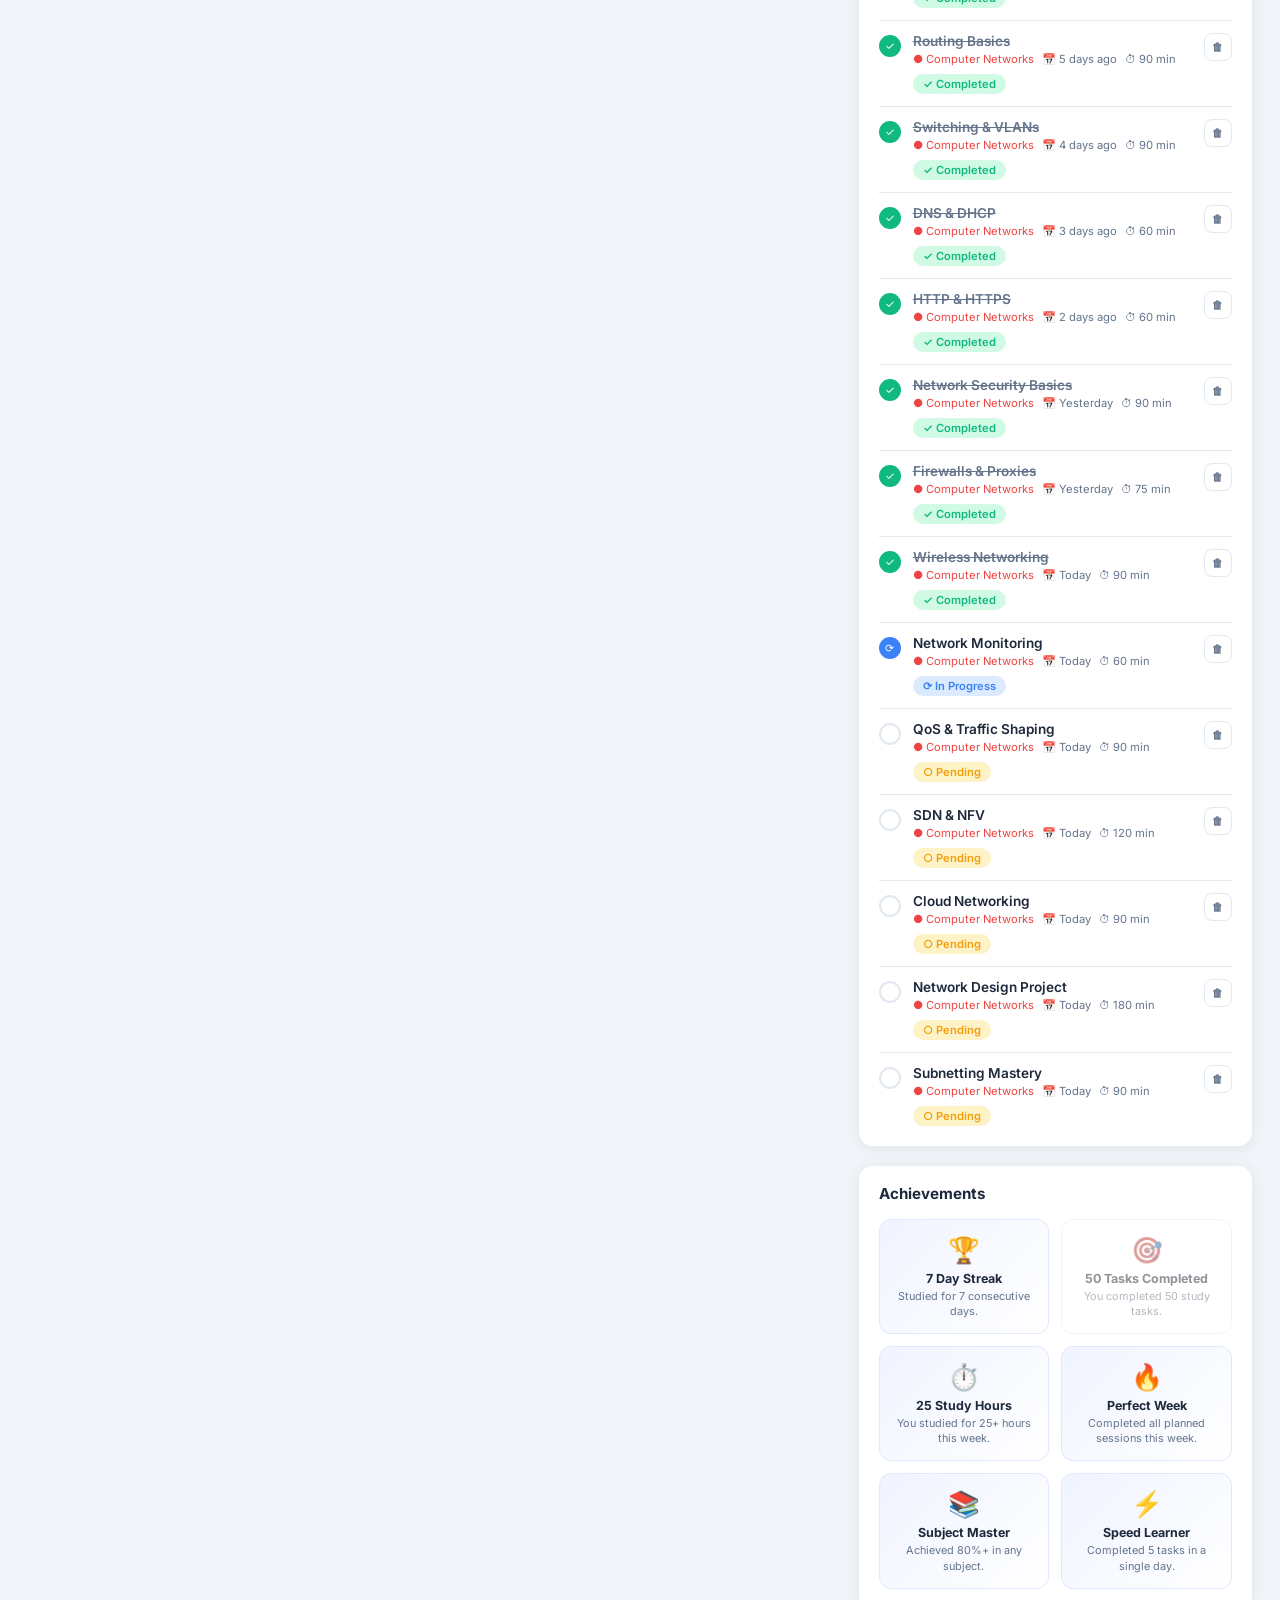
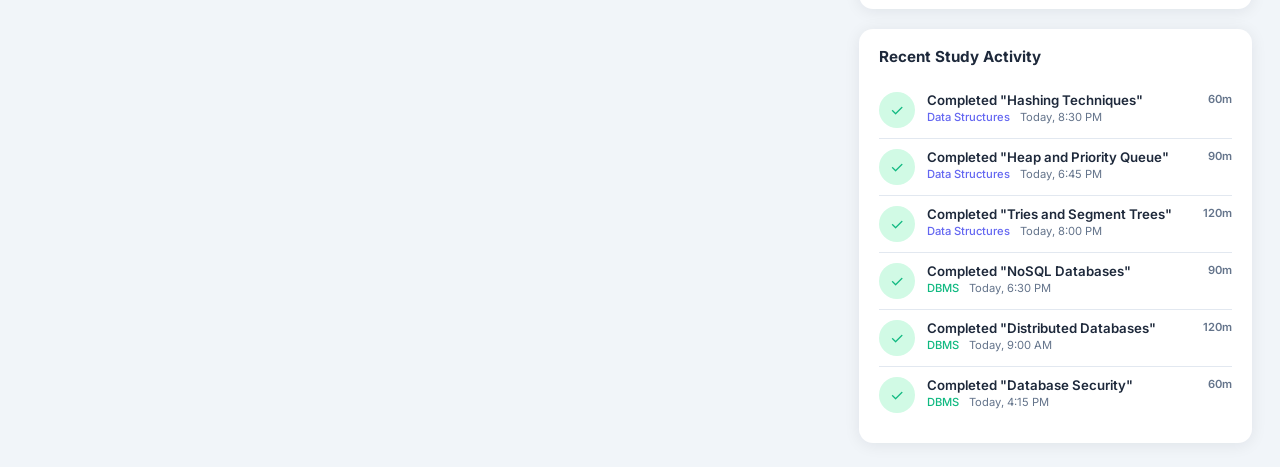
==== commit ac8f98e0: "Add files via upload" ====
--- a/index.html
+++ b/index.html
@@ -1,274 +1,461 @@
 <!DOCTYPE html>
 <html lang="en">
 <head>
-    <meta charset="UTF-8">
-    <meta name="viewport" content="width=device-width, initial-scale=1.0">
-    <title>Schedule & Calendar - AI Study Planner</title>
-    <link rel="preconnect" href="https://fonts.googleapis.com">
-    <link rel="preconnect" href="https://fonts.gstatic.com" crossorigin>
-    <link href="https://fonts.googleapis.com/css2?family=Inter:wght@400;500;600;700&display=swap" rel="stylesheet">
-    <link rel="stylesheet" href="styles.css">
+  <meta charset="UTF-8" />
+  <meta name="viewport" content="width=device-width, initial-scale=1.0" />
+  <meta name="description" content="AI Study Planner - Progress Tracking Dashboard. Monitor your study performance, completed tasks and learning progress." />
+  <title>Progress Tracking | StudyPlanner AI</title>
+  <link rel="stylesheet" href="styles.css" />
+  <link rel="preconnect" href="https://fonts.googleapis.com" />
+  <link href="https://fonts.googleapis.com/css2?family=Inter:wght@300;400;500;600;700;800&display=swap" rel="stylesheet" />
 </head>
 <body>
-    <div class="app-container">
-        <!-- Sidebar -->
-        <aside class="sidebar" id="sidebar">
-            <div class="sidebar-header">
-                <div class="logo">
-                    <span class="logo-icon">✨</span>
-                    <div>
-                        <h1>StudyPlanner</h1>
-                        <p>AI Learning Assistant</p>
-                    </div>
+
+  <!-- Sidebar -->
+  <aside class="sidebar" id="sidebar" aria-label="Main Navigation">
+    <div class="sidebar-header">
+      <div class="logo-icon" aria-hidden="true">
+        <svg width="28" height="28" viewBox="0 0 28 28" fill="none">
+          <rect width="28" height="28" rx="8" fill="url(#logoGrad)"/>
+          <path d="M7 14l4 4 10-10" stroke="#fff" stroke-width="2.5" stroke-linecap="round" stroke-linejoin="round"/>
+          <defs>
+            <linearGradient id="logoGrad" x1="0" y1="0" x2="28" y2="28" gradientUnits="userSpaceOnUse">
+              <stop stop-color="#6366f1"/>
+              <stop offset="1" stop-color="#8b5cf6"/>
+            </linearGradient>
+          </defs>
+        </svg>
+      </div>
+      <div class="logo-text">
+        <span class="logo-title">StudyPlanner</span>
+        <span class="logo-subtitle">AI Learning Assistant</span>
+      </div>
+      <button class="sidebar-close" id="sidebarClose" aria-label="Close sidebar">&#10005;</button>
+    </div>
+
+    <nav class="sidebar-nav" aria-label="Dashboard Navigation">
+      <ul>
+        <li>
+          <a href="#" class="nav-item" id="nav-dashboard" aria-label="Dashboard">
+            <span class="nav-icon" aria-hidden="true">
+              <svg width="20" height="20" viewBox="0 0 24 24" fill="none" stroke="currentColor" stroke-width="2" stroke-linecap="round" stroke-linejoin="round"><rect x="3" y="3" width="7" height="7"/><rect x="14" y="3" width="7" height="7"/><rect x="14" y="14" width="7" height="7"/><rect x="3" y="14" width="7" height="7"/></svg>
+            </span>
+            <span class="nav-label">Dashboard</span>
+          </a>
+        </li>
+        <li>
+          <a href="#" class="nav-item" id="nav-subjects" aria-label="Subjects">
+            <span class="nav-icon" aria-hidden="true">
+              <svg width="20" height="20" viewBox="0 0 24 24" fill="none" stroke="currentColor" stroke-width="2" stroke-linecap="round" stroke-linejoin="round"><path d="M2 3h6a4 4 0 0 1 4 4v14a3 3 0 0 0-3-3H2z"/><path d="M22 3h-6a4 4 0 0 0-4 4v14a3 3 0 0 1 3-3h7z"/></svg>
+            </span>
+            <span class="nav-label">Subjects</span>
+          </a>
+        </li>
+        <li>
+          <a href="#" class="nav-item" id="nav-planner" aria-label="AI Planner">
+            <span class="nav-icon" aria-hidden="true">
+              <svg width="20" height="20" viewBox="0 0 24 24" fill="none" stroke="currentColor" stroke-width="2" stroke-linecap="round" stroke-linejoin="round"><circle cx="12" cy="12" r="10"/><path d="M12 8v4l3 3"/></svg>
+            </span>
+            <span class="nav-label">AI Planner</span>
+          </a>
+        </li>
+        <li>
+          <a href="#" class="nav-item" id="nav-schedule" aria-label="Schedule and Calendar">
+            <span class="nav-icon" aria-hidden="true">
+              <svg width="20" height="20" viewBox="0 0 24 24" fill="none" stroke="currentColor" stroke-width="2" stroke-linecap="round" stroke-linejoin="round"><rect x="3" y="4" width="18" height="18" rx="2"/><line x1="16" y1="2" x2="16" y2="6"/><line x1="8" y1="2" x2="8" y2="6"/><line x1="3" y1="10" x2="21" y2="10"/></svg>
+            </span>
+            <span class="nav-label">Schedule &amp; Calendar</span>
+          </a>
+        </li>
+        <li>
+          <a href="#" class="nav-item active" id="nav-progress" aria-label="Progress Tracking" aria-current="page">
+            <span class="nav-icon" aria-hidden="true">
+              <svg width="20" height="20" viewBox="0 0 24 24" fill="none" stroke="currentColor" stroke-width="2" stroke-linecap="round" stroke-linejoin="round"><line x1="18" y1="20" x2="18" y2="10"/><line x1="12" y1="20" x2="12" y2="4"/><line x1="6" y1="20" x2="6" y2="14"/></svg>
+            </span>
+            <span class="nav-label">Progress Tracking</span>
+          </a>
+        </li>
+      </ul>
+    </nav>
+
+    <div class="sidebar-footer">
+      <div class="user-profile-mini">
+        <div class="avatar-sm" aria-hidden="true">A</div>
+        <div class="user-info-mini">
+          <span class="user-name-mini">Alex Johnson</span>
+          <span class="user-role-mini">Student</span>
+        </div>
+      </div>
+    </div>
+  </aside>
+
+  <!-- Main Content -->
+  <main class="main-content" id="mainContent">
+
+    <!-- Top Header -->
+    <header class="top-header" role="banner">
+      <div class="header-left">
+        <button class="hamburger" id="hamburgerBtn" aria-label="Toggle sidebar" aria-expanded="false">
+          <span></span><span></span><span></span>
+        </button>
+        <div class="header-title-group">
+          <h1 class="page-title">Progress Tracking</h1>
+          <p class="page-subtitle">Track your study performance, completed tasks and learning progress.</p>
+        </div>
+      </div>
+      <div class="header-right">
+        <!-- Date Filter -->
+        <div class="date-filter" role="group" aria-label="Date range filter">
+          <button class="date-btn active" data-range="week" aria-pressed="true">This Week</button>
+          <button class="date-btn" data-range="today" aria-pressed="false">Today</button>
+          <button class="date-btn" data-range="month" aria-pressed="false">This Month</button>
+          <button class="date-btn" data-range="custom" aria-pressed="false">Custom</button>
+        </div>
+        <!-- Subject Filter -->
+        <div class="subject-filter-wrap">
+          <label for="subjectFilter" class="sr-only">Filter by Subject</label>
+          <select id="subjectFilter" class="subject-select" aria-label="Filter by Subject">
+            <option value="all">All Subjects</option>
+            <option value="Data Structures">Data Structures</option>
+            <option value="DBMS">DBMS</option>
+            <option value="Java">Java</option>
+            <option value="Computer Networks">Computer Networks</option>
+          </select>
+        </div>
+        <button class="add-task-btn" id="addTaskBtn" aria-label="Add new task">
+          <span aria-hidden="true">+</span> Add Task
+        </button>
+        <button class="icon-btn" id="notifBtn" aria-label="Notifications">
+          <svg width="20" height="20" viewBox="0 0 24 24" fill="none" stroke="currentColor" stroke-width="2" stroke-linecap="round" stroke-linejoin="round"><path d="M18 8A6 6 0 0 0 6 8c0 7-3 9-3 9h18s-3-2-3-9"/><path d="M13.73 21a2 2 0 0 1-3.46 0"/></svg>
+          <span class="notif-badge" aria-label="3 notifications">3</span>
+        </button>
+        <div class="avatar" aria-label="User profile" role="img">A</div>
+      </div>
+    </header>
+
+    <div class="content-wrapper">
+
+      <!-- Overview Statistics -->
+      <section class="stats-grid" aria-label="Overview Statistics">
+        <div class="stat-card" id="statOverall">
+          <div class="stat-card-icon bg-indigo" aria-hidden="true">
+            <svg width="22" height="22" viewBox="0 0 24 24" fill="none" stroke="currentColor" stroke-width="2" stroke-linecap="round" stroke-linejoin="round"><circle cx="12" cy="12" r="10"/><path d="M12 6v6l4 2"/></svg>
+          </div>
+          <div class="stat-card-body">
+            <p class="stat-label">Overall Progress</p>
+            <p class="stat-value" id="statOverallVal">72%</p>
+            <p class="stat-change positive" id="statOverallChange">+8% this week</p>
+          </div>
+          <div class="stat-mini-progress" aria-hidden="true">
+            <div class="mini-progress-bar bg-indigo" id="miniProgressBar" style="width:72%"></div>
+          </div>
+        </div>
+        <div class="stat-card" id="statTasks">
+          <div class="stat-card-icon bg-green" aria-hidden="true">
+            <svg width="22" height="22" viewBox="0 0 24 24" fill="none" stroke="currentColor" stroke-width="2" stroke-linecap="round" stroke-linejoin="round"><polyline points="20 6 9 17 4 12"/></svg>
+          </div>
+          <div class="stat-card-body">
+            <p class="stat-label">Completed Tasks</p>
+            <p class="stat-value" id="statTasksVal">34</p>
+            <p class="stat-change neutral" id="statTasksChange">Out of 48 tasks</p>
+          </div>
+          <div class="stat-mini-progress" aria-hidden="true">
+            <div class="mini-progress-bar bg-green" id="miniTasksBar" style="width:70%"></div>
+          </div>
+        </div>
+        <div class="stat-card" id="statHours">
+          <div class="stat-card-icon bg-blue" aria-hidden="true">
+            <svg width="22" height="22" viewBox="0 0 24 24" fill="none" stroke="currentColor" stroke-width="2" stroke-linecap="round" stroke-linejoin="round"><circle cx="12" cy="12" r="10"/><polyline points="12 6 12 12 16 14"/></svg>
+          </div>
+          <div class="stat-card-body">
+            <p class="stat-label">Study Hours</p>
+            <p class="stat-value" id="statHoursVal">28.5 hrs</p>
+            <p class="stat-change neutral" id="statHoursChange">This week</p>
+          </div>
+          <div class="stat-mini-progress" aria-hidden="true">
+            <div class="mini-progress-bar bg-blue" id="miniHoursBar" style="width:85%"></div>
+          </div>
+        </div>
+        <div class="stat-card" id="statSessions">
+          <div class="stat-card-icon bg-orange" aria-hidden="true">
+            <svg width="22" height="22" viewBox="0 0 24 24" fill="none" stroke="currentColor" stroke-width="2" stroke-linecap="round" stroke-linejoin="round"><path d="M17 21v-2a4 4 0 0 0-4-4H5a4 4 0 0 0-4 4v2"/><circle cx="9" cy="7" r="4"/><path d="M23 21v-2a4 4 0 0 0-3-3.87"/><path d="M16 3.13a4 4 0 0 1 0 7.75"/></svg>
+          </div>
+          <div class="stat-card-body">
+            <p class="stat-label">Study Sessions</p>
+            <p class="stat-value" id="statSessionsVal">24</p>
+            <p class="stat-change neutral" id="statSessionsChange">Completed this week</p>
+          </div>
+          <div class="stat-mini-progress" aria-hidden="true">
+            <div class="mini-progress-bar bg-orange" id="miniSessionsBar" style="width:80%"></div>
+          </div>
+        </div>
+      </section>
+
+      <!-- Main Dashboard Grid -->
+      <div class="dashboard-grid">
+
+        <!-- Left Column -->
+        <div class="dashboard-col-left">
+
+          <!-- Overall Progress Card -->
+          <section class="card overall-progress-card" aria-labelledby="overallProgressTitle">
+            <div class="card-header">
+              <h2 class="card-title" id="overallProgressTitle">Overall Learning Progress</h2>
+            </div>
+            <div class="card-body overall-progress-body">
+              <div class="circular-progress-wrap">
+                <div class="circular-progress" id="circularProgress" role="progressbar" aria-valuenow="72" aria-valuemin="0" aria-valuemax="100" aria-label="Overall progress 72%">
+                  <svg class="circular-svg" viewBox="0 0 200 200">
+                    <circle class="circular-bg" cx="100" cy="100" r="80"/>
+                    <circle class="circular-fill" id="circularFill" cx="100" cy="100" r="80"
+                      stroke-dasharray="502.65"
+                      stroke-dashoffset="502.65"
+                      style="transition: stroke-dashoffset 1.5s ease"/>
+                    <text x="100" y="95" text-anchor="middle" class="circular-pct" id="circularPct">72%</text>
+                    <text x="100" y="118" text-anchor="middle" class="circular-lbl">Progress</text>
+                  </svg>
                 </div>
-                <button class="mobile-close" id="mobileCloseBtn">&times;</button>
-            </div>
-            <nav class="sidebar-nav">
-                <a href="#" class="nav-item">
-                    <span class="nav-icon">📊</span> Dashboard
-                </a>
-                <a href="#" class="nav-item">
-                    <span class="nav-icon">📚</span> Subjects
-                </a>
-                <a href="#" class="nav-item">
-                    <span class="nav-icon">🤖</span> AI Planner
-                </a>
-                <a href="#" class="nav-item active">
-                    <span class="nav-icon">📅</span> Schedule & Calendar
-                </a>
-                <a href="#" class="nav-item">
-                    <span class="nav-icon">📈</span> Progress
-                </a>
-            </nav>
-        </aside>
-
-        <!-- Main Content -->
-        <main class="main-content">
-            <!-- Header -->
-            <header class="top-header">
-                <div class="header-left">
-                    <button class="mobile-menu" id="mobileMenuBtn">☰</button>
-                    <div>
-                        <h2>Schedule & Calendar</h2>
-                        <p>Plan, organize and track your study sessions.</p>
-                    </div>
+                <p class="progress-task-info" id="progressTaskInfo">34 of 48 tasks completed</p>
+              </div>
+              <div class="progress-stats">
+                <div class="progress-stat-item">
+                  <span class="dot dot-green" aria-hidden="true"></span>
+                  <span class="ps-label">Completed</span>
+                  <span class="ps-val" id="psCompleted">34</span>
                 </div>
-                <div class="header-right">
-                    <button class="icon-btn" aria-label="Notifications">
-                        <span class="icon">🔔</span>
-                        <span class="badge"></span>
-                    </button>
-                    <div class="profile-avatar">
-                        <img src="https://ui-avatars.com/api/?name=User&background=6366f1&color=fff" alt="Profile">
-                    </div>
+                <div class="progress-stat-item">
+                  <span class="dot dot-blue" aria-hidden="true"></span>
+                  <span class="ps-label">In Progress</span>
+                  <span class="ps-val" id="psInProgress">8</span>
                 </div>
-            </header>
-
-            <!-- Summary Cards -->
-            <section class="summary-cards">
-                <div class="card">
-                    <div class="card-icon indigo">📅</div>
-                    <div class="card-info">
-                        <p class="card-title">Today's Sessions</p>
-                        <h3 class="card-value" id="stat-today">0</h3>
-                    </div>
+                <div class="progress-stat-item">
+                  <span class="dot dot-gray" aria-hidden="true"></span>
+                  <span class="ps-label">Remaining</span>
+                  <span class="ps-val" id="psRemaining">6</span>
                 </div>
-                <div class="card">
-                    <div class="card-icon blue">⏱️</div>
-                    <div class="card-info">
-                        <p class="card-title">Study Hours</p>
-                        <h3 class="card-value" id="stat-hours">0 hrs</h3>
-                    </div>
+              </div>
+            </div>
+          </section>
+
+          <!-- Weekly Study Statistics Chart -->
+          <section class="card" aria-labelledby="weeklyChartTitle">
+            <div class="card-header">
+              <h2 class="card-title" id="weeklyChartTitle">Weekly Study Statistics</h2>
+              <span class="card-badge">Study Hours</span>
+            </div>
+            <div class="card-body">
+              <div class="chart-container" id="weeklyBarChart" aria-label="Weekly study hours bar chart" role="img"></div>
+            </div>
+          </section>
+
+          <!-- Study Hours Trend -->
+          <section class="card" aria-labelledby="trendChartTitle">
+            <div class="card-header">
+              <h2 class="card-title" id="trendChartTitle">Study Hours Trend</h2>
+              <span class="card-badge">Last 7 Days</span>
+            </div>
+            <div class="card-body">
+              <div class="chart-container" id="trendLineChart" aria-label="Study hours trend line chart" role="img"></div>
+            </div>
+          </section>
+
+          <!-- Task Completion Chart + Daily Productivity -->
+          <div class="two-col-grid">
+            <section class="card" aria-labelledby="donutChartTitle">
+              <div class="card-header">
+                <h2 class="card-title" id="donutChartTitle">Task Completion</h2>
+              </div>
+              <div class="card-body donut-body">
+                <div id="donutChart" aria-label="Task completion donut chart" role="img"></div>
+                <div class="donut-legend" id="donutLegend"></div>
+              </div>
+            </section>
+            <section class="card" aria-labelledby="dailyProdTitle">
+              <div class="card-header">
+                <h2 class="card-title" id="dailyProdTitle">Daily Productivity</h2>
+              </div>
+              <div class="card-body">
+                <div id="dailyProductivity"></div>
+              </div>
+            </section>
+          </div>
+
+          <!-- Weekly Goal -->
+          <section class="card" aria-labelledby="weeklyGoalTitle">
+            <div class="card-header">
+              <h2 class="card-title" id="weeklyGoalTitle">Weekly Study Goal</h2>
+              <button class="edit-goal-btn" id="editGoalBtn" aria-label="Edit weekly goal">Edit Goal</button>
+            </div>
+            <div class="card-body weekly-goal-body">
+              <div class="goal-info">
+                <span class="goal-main" id="goalMain">Goal: 30 hours</span>
+                <span class="goal-completed" id="goalCompleted">Completed: 28.5 hours</span>
+              </div>
+              <div class="goal-progress-wrap">
+                <div class="goal-progress-bar-bg">
+                  <div class="goal-progress-bar-fill" id="goalProgressFill" style="width:0%" role="progressbar" aria-valuenow="95" aria-valuemin="0" aria-valuemax="100" aria-label="Weekly goal progress"></div>
                 </div>
-                <div class="card">
-                    <div class="card-icon green">✅</div>
-                    <div class="card-info">
-                        <p class="card-title">Completed</p>
-                        <h3 class="card-value" id="stat-completed">0 / 0</h3>
-                    </div>
-                </div>
-                <div class="card">
-                    <div class="card-icon orange">⏳</div>
-                    <div class="card-info">
-                        <p class="card-title">Remaining</p>
-                        <h3 class="card-value" id="stat-remaining">0</h3>
-                    </div>
-                </div>
-            </section>
-
-            <!-- Controls (View Switcher, Filters, Date Nav, Add btn) -->
-            <section class="controls-section">
-                <div class="controls-top">
-                    <div class="view-switcher">
-                        <button class="view-btn" data-view="daily">Daily</button>
-                        <button class="view-btn active" data-view="weekly">Weekly</button>
-                        <button class="view-btn" data-view="calendar">Calendar</button>
-                    </div>
-                    
-                    <div class="date-navigation">
-                        <button class="icon-btn" id="prevDateBtn">&lt;</button>
-                        <h3 id="currentDateDisplay">August 2026</h3>
-                        <button class="icon-btn" id="nextDateBtn">&gt;</button>
-                    </div>
-
-                    <div class="actions-right">
-                        <button class="btn btn-outline" id="todayBtn">Today</button>
-                        <button class="btn btn-primary" id="addSessionBtn">+ Add Session</button>
-                    </div>
-                </div>
-                
-                <div class="controls-bottom">
-                    <div class="filters">
-                        <div class="filter-group">
-                            <label for="subjectFilter">Filter by Subject</label>
-                            <select id="subjectFilter" class="form-control">
-                                <option value="all">All Subjects</option>
-                            </select>
-                        </div>
-                        <div class="filter-group priority-filters">
-                            <span class="filter-label">Priority:</span>
-                            <button class="filter-chip active" data-priority="all">All</button>
-                            <button class="filter-chip" data-priority="High">High</button>
-                            <button class="filter-chip" data-priority="Medium">Medium</button>
-                            <button class="filter-chip" data-priority="Low">Low</button>
-                        </div>
-                    </div>
-                </div>
-            </section>
-
-            <!-- Views Container -->
-            <section class="views-container">
-                
-                <!-- Daily View -->
-                <div id="dailyView" class="view-panel" style="display: none;">
-                    <div class="daily-header">
-                        <h3 id="dailyDateTitle">Monday, August 10</h3>
-                    </div>
-                    <div class="daily-timeline" id="dailyTimeline">
-                        <!-- Dynamic daily content -->
-                    </div>
-                </div>
-
-                <!-- Weekly View -->
-                <div id="weeklyView" class="view-panel">
-                    <div class="weekly-grid-container">
-                        <div class="weekly-grid" id="weeklyGrid">
-                            <!-- Dynamic weekly content -->
-                        </div>
-                    </div>
-                </div>
-
-                <!-- Calendar View -->
-                <div id="calendarView" class="view-panel" style="display: none;">
-                    <div class="calendar-container">
-                        <div class="calendar-header">
-                            <div>Sun</div>
-                            <div>Mon</div>
-                            <div>Tue</div>
-                            <div>Wed</div>
-                            <div>Thu</div>
-                            <div>Fri</div>
-                            <div>Sat</div>
-                        </div>
-                        <div class="calendar-grid" id="calendarGrid">
-                            <!-- Dynamic calendar days -->
-                        </div>
-                    </div>
-                    <div class="calendar-day-details" id="calendarDayDetails">
-                        <!-- Selected day sessions -->
-                        <h4>Sessions for <span id="selectedDateText">...</span></h4>
-                        <div id="calendarDaySessions" class="calendar-day-sessions-list">
-                            Select a date to view sessions.
-                        </div>
-                    </div>
-                </div>
-
-            </section>
-        </main>
+                <span class="goal-pct" id="goalPct">95%</span>
+              </div>
+              <p class="goal-remaining" id="goalRemaining">1.5 hours remaining</p>
+            </div>
+          </section>
+
+          <!-- Subject Performance Table -->
+          <section class="card" aria-labelledby="perfTableTitle">
+            <div class="card-header">
+              <h2 class="card-title" id="perfTableTitle">Subject Performance</h2>
+            </div>
+            <div class="card-body table-wrap">
+              <table class="perf-table" id="perfTable" aria-label="Subject performance table">
+                <thead>
+                  <tr>
+                    <th scope="col">Subject</th>
+                    <th scope="col">Tasks</th>
+                    <th scope="col">Completed</th>
+                    <th scope="col">Progress</th>
+                    <th scope="col">Status</th>
+                  </tr>
+                </thead>
+                <tbody id="perfTableBody"></tbody>
+              </table>
+            </div>
+          </section>
+
+        </div>
+
+        <!-- Right Column -->
+        <div class="dashboard-col-right">
+
+          <!-- AI Insights -->
+          <section class="card ai-insights-card" aria-labelledby="aiInsightsTitle">
+            <div class="card-header">
+              <h2 class="card-title" id="aiInsightsTitle">
+                <span class="ai-badge" aria-hidden="true">AI</span> Progress Insights
+              </h2>
+            </div>
+            <div class="card-body" id="aiInsightsBody"></div>
+          </section>
+
+          <!-- Subject Progress -->
+          <section class="card" aria-labelledby="subjectProgressTitle">
+            <div class="card-header">
+              <h2 class="card-title" id="subjectProgressTitle">Subject Progress</h2>
+            </div>
+            <div class="card-body" id="subjectProgressCards"></div>
+          </section>
+
+          <!-- Completed Tasks -->
+          <section class="card" aria-labelledby="completedTasksTitle">
+            <div class="card-header">
+              <h2 class="card-title" id="completedTasksTitle">Tasks</h2>
+              <div class="task-filters" role="group" aria-label="Task filter">
+                <button class="filter-btn active" data-filter="all" aria-pressed="true">All</button>
+                <button class="filter-btn" data-filter="completed" aria-pressed="false">Completed</button>
+                <button class="filter-btn" data-filter="in-progress" aria-pressed="false">In Progress</button>
+                <button class="filter-btn" data-filter="pending" aria-pressed="false">Pending</button>
+              </div>
+            </div>
+            <div class="card-body" id="taskListContainer"></div>
+          </section>
+
+          <!-- Achievements -->
+          <section class="card" aria-labelledby="achievementsTitle">
+            <div class="card-header">
+              <h2 class="card-title" id="achievementsTitle">Achievements</h2>
+            </div>
+            <div class="card-body achievements-grid" id="achievementsGrid"></div>
+          </section>
+
+          <!-- Recent Activity -->
+          <section class="card" aria-labelledby="activityTitle">
+            <div class="card-header">
+              <h2 class="card-title" id="activityTitle">Recent Study Activity</h2>
+            </div>
+            <div class="card-body" id="recentActivity"></div>
+          </section>
+
+        </div>
+
+      </div>
     </div>
 
-    <!-- Modals -->
-    <div class="modal-overlay" id="sessionModal">
-        <div class="modal">
-            <div class="modal-header">
-                <h3 id="modalTitle">Add Study Session</h3>
-                <button class="modal-close" id="closeModalBtn">&times;</button>
-            </div>
-            <div class="modal-body">
-                <form id="sessionForm">
-                    <input type="hidden" id="sessionId">
-                    <div class="form-group">
-                        <label for="subject">Subject</label>
-                        <select id="subject" class="form-control" required>
-                            <option value="" disabled selected>Select or type a subject...</option>
-                            <option value="Data Structures">Data Structures</option>
-                            <option value="DBMS">DBMS</option>
-                            <option value="Java">Java</option>
-                            <!-- Other subjects dynamically populated -->
-                        </select>
-                        <input type="text" id="newSubject" class="form-control" placeholder="Type new subject..." style="display: none; margin-top: 8px;">
-                    </div>
-                    <div class="form-group">
-                        <label for="topic">Topic</label>
-                        <input type="text" id="topic" class="form-control" placeholder="Example: Binary Trees" required>
-                    </div>
-                    <div class="form-row">
-                        <div class="form-group">
-                            <label for="date">Date</label>
-                            <input type="date" id="date" class="form-control" required>
-                        </div>
-                    </div>
-                    <div class="form-row">
-                        <div class="form-group">
-                            <label for="startTime">Start Time</label>
-                            <input type="time" id="startTime" class="form-control" required>
-                        </div>
-                        <div class="form-group">
-                            <label for="endTime">End Time</label>
-                            <input type="time" id="endTime" class="form-control" required>
-                        </div>
-                    </div>
-                    <div class="form-group">
-                        <label for="priority">Priority</label>
-                        <select id="priority" class="form-control">
-                            <option value="High">High</option>
-                            <option value="Medium">Medium</option>
-                            <option value="Low">Low</option>
-                        </select>
-                    </div>
-                    <div class="form-group">
-                        <label for="notes">Notes</label>
-                        <textarea id="notes" class="form-control" rows="3" placeholder="Add study notes..."></textarea>
-                    </div>
-                </form>
-            </div>
-            <div class="modal-footer">
-                <button class="btn btn-outline" id="cancelModalBtn">Cancel</button>
-                <button class="btn btn-primary" id="saveSessionBtn">Save Session</button>
-            </div>
-        </div>
+  </main>
+
+  <!-- Add Task Modal -->
+  <div class="modal-overlay" id="addTaskModal" role="dialog" aria-modal="true" aria-labelledby="modalTitle" aria-hidden="true">
+    <div class="modal-card">
+      <div class="modal-header">
+        <h2 class="modal-title" id="modalTitle">Add New Task</h2>
+        <button class="modal-close" id="modalClose" aria-label="Close modal">&#10005;</button>
+      </div>
+      <form id="addTaskForm" novalidate>
+        <div class="form-group">
+          <label for="taskName">Task Name</label>
+          <input type="text" id="taskName" name="taskName" placeholder="Enter task name" required autocomplete="off" />
+        </div>
+        <div class="form-group">
+          <label for="taskSubject">Subject</label>
+          <select id="taskSubject" name="taskSubject" required>
+            <option value="">Select Subject</option>
+            <option value="Data Structures">Data Structures</option>
+            <option value="DBMS">DBMS</option>
+            <option value="Java">Java</option>
+            <option value="Computer Networks">Computer Networks</option>
+          </select>
+        </div>
+        <div class="form-row">
+          <div class="form-group">
+            <label for="taskDuration">Duration (minutes)</label>
+            <input type="number" id="taskDuration" name="taskDuration" placeholder="60" min="1" max="480" required />
+          </div>
+          <div class="form-group">
+            <label for="taskDate">Date</label>
+            <input type="date" id="taskDate" name="taskDate" required />
+          </div>
+        </div>
+        <div class="form-group">
+          <label for="taskStatus">Status</label>
+          <select id="taskStatus" name="taskStatus" required>
+            <option value="pending">Pending</option>
+            <option value="in-progress">In Progress</option>
+            <option value="completed">Completed</option>
+          </select>
+        </div>
+        <div class="modal-actions">
+          <button type="button" class="btn-cancel" id="modalCancel">Cancel</button>
+          <button type="submit" class="btn-save" id="modalSave">Save Task</button>
+        </div>
+      </form>
     </div>
-
-    <!-- Confirm Delete Modal -->
-    <div class="modal-overlay" id="deleteModal">
-        <div class="modal modal-sm">
-            <div class="modal-header">
-                <h3>Delete Session</h3>
-                <button class="modal-close" id="closeDeleteModalBtn">&times;</button>
-            </div>
-            <div class="modal-body">
-                <p>Are you sure you want to delete this study session?</p>
-            </div>
-            <div class="modal-footer">
-                <button class="btn btn-outline" id="cancelDeleteBtn">Cancel</button>
-                <button class="btn btn-danger" id="confirmDeleteBtn">Delete</button>
-            </div>
-        </div>
+  </div>
+
+  <!-- Edit Goal Modal -->
+  <div class="modal-overlay" id="editGoalModal" role="dialog" aria-modal="true" aria-labelledby="goalModalTitle" aria-hidden="true">
+    <div class="modal-card modal-sm">
+      <div class="modal-header">
+        <h2 class="modal-title" id="goalModalTitle">Edit Weekly Goal</h2>
+        <button class="modal-close" id="goalModalClose" aria-label="Close goal modal">&#10005;</button>
+      </div>
+      <form id="editGoalForm" novalidate>
+        <div class="form-group">
+          <label for="goalHours">Weekly Goal (hours)</label>
+          <input type="number" id="goalHours" name="goalHours" placeholder="30" min="1" max="168" required />
+        </div>
+        <div class="modal-actions">
+          <button type="button" class="btn-cancel" id="goalModalCancel">Cancel</button>
+          <button type="submit" class="btn-save">Update Goal</button>
+        </div>
+      </form>
     </div>
-
-    <!-- Toast Container -->
-    <div id="toastContainer" class="toast-container"></div>
-
-    <script src="app.js"></script>
+  </div>
+
+  <!-- Toast Container -->
+  <div class="toast-container" id="toastContainer" aria-live="polite" aria-atomic="true"></div>
+
+  <!-- Sidebar Overlay -->
+  <div class="sidebar-overlay" id="sidebarOverlay" aria-hidden="true"></div>
+
+  <script src="app.js"></script>
 </body>
 </html>
--- a/styles.css
+++ b/styles.css
@@ -1,1013 +1,731 @@
+/* ================================================================
+   StudyPlanner AI – Progress Tracking  |  styles.css
+   Design: Modern SaaS Education Dashboard
+   ================================================================ */
+
+/* ── Google Font ─────────────────────────────────────────────── */
+@import url('https://fonts.googleapis.com/css2?family=Inter:wght@300;400;500;600;700;800&display=swap');
+
+/* ── CSS Variables ───────────────────────────────────────────── */
 :root {
-    --primary: #4f46e5;
-    --primary-hover: #4338ca;
-    --primary-light: #e0e7ff;
-    --secondary: #3b82f6;
-    --bg-light: #f3f4f6;
-    --bg-white: #ffffff;
-    --text-main: #111827;
-    --text-muted: #6b7280;
-    --text-light: #9ca3af;
-    --border: #e5e7eb;
-    
-    --success: #10b981;
-    --success-bg: #d1fae5;
-    --warning: #f59e0b;
-    --warning-bg: #fef3c7;
-    --danger: #ef4444;
-    --danger-bg: #fee2e2;
-
-    --priority-high: #ef4444;
-    --priority-high-bg: #fee2e2;
-    --priority-high-border: #f87171;
-    
-    --priority-medium: #f59e0b;
-    --priority-medium-bg: #fef3c7;
-    --priority-medium-border: #fbbf24;
-    
-    --priority-low: #10b981;
-    --priority-low-bg: #d1fae5;
-    --priority-low-border: #34d399;
-
-    --shadow-sm: 0 1px 2px 0 rgba(0, 0, 0, 0.05);
-    --shadow: 0 4px 6px -1px rgba(0, 0, 0, 0.1), 0 2px 4px -1px rgba(0, 0, 0, 0.06);
-    --shadow-md: 0 10px 15px -3px rgba(0, 0, 0, 0.1), 0 4px 6px -2px rgba(0, 0, 0, 0.05);
-    
-    --radius: 12px;
-    --radius-sm: 8px;
-    
-    --transition: all 0.2s ease-in-out;
-}
-
-* {
-    margin: 0;
-    padding: 0;
-    box-sizing: border-box;
-}
-
+  --indigo:       #6366f1;
+  --indigo-dark:  #4f46e5;
+  --indigo-light: #e0e7ff;
+  --purple:       #8b5cf6;
+  --blue:         #3b82f6;
+  --blue-light:   #dbeafe;
+  --green:        #10b981;
+  --green-light:  #d1fae5;
+  --orange:       #f59e0b;
+  --orange-light: #fef3c7;
+  --red:          #ef4444;
+  --red-light:    #fee2e2;
+  --bg:           #f1f5f9;
+  --card:         #ffffff;
+  --navy:         #0f172a;
+  --gray:         #64748b;
+  --gray-light:   #e2e8f0;
+  --gray-xlight:  #f8fafc;
+  --text-primary: #1e293b;
+  --text-secondary:#64748b;
+  --sidebar-w:    260px;
+  --header-h:     72px;
+  --radius:       14px;
+  --radius-sm:    8px;
+  --shadow:       0 2px 16px rgba(15,23,42,.08);
+  --shadow-md:    0 4px 24px rgba(15,23,42,.12);
+  --transition:   .22s ease;
+}
+
+/* ── Reset & Base ────────────────────────────────────────────── */
+*, *::before, *::after { box-sizing: border-box; margin: 0; padding: 0; }
+html { scroll-behavior: smooth; }
 body {
-    font-family: 'Inter', sans-serif;
-    background-color: var(--bg-light);
-    color: var(--text-main);
-    line-height: 1.5;
-}
-
-/* Layout */
-.app-container {
-    display: flex;
-    height: 100vh;
-    overflow: hidden;
-}
-
-/* Sidebar */
+  font-family: 'Inter', sans-serif;
+  background: var(--bg);
+  color: var(--text-primary);
+  min-height: 100vh;
+  overflow-x: hidden;
+}
+a { text-decoration: none; color: inherit; }
+button { cursor: pointer; font-family: inherit; border: none; background: none; }
+input, select, textarea { font-family: inherit; }
+ul { list-style: none; }
+.sr-only { position: absolute; width: 1px; height: 1px; overflow: hidden; clip: rect(0,0,0,0); white-space: nowrap; }
+
+/* ── Scrollbar ───────────────────────────────────────────────── */
+::-webkit-scrollbar { width: 6px; height: 6px; }
+::-webkit-scrollbar-track { background: transparent; }
+::-webkit-scrollbar-thumb { background: var(--gray-light); border-radius: 99px; }
+
+/* ── Sidebar ─────────────────────────────────────────────────── */
 .sidebar {
+  position: fixed; top: 0; left: 0;
+  width: var(--sidebar-w); height: 100vh;
+  background: linear-gradient(180deg, #1e1b4b 0%, #312e81 60%, #1e1b4b 100%);
+  display: flex; flex-direction: column;
+  z-index: 200;
+  transition: transform var(--transition);
+  overflow-y: auto;
+}
+.sidebar-header {
+  display: flex; align-items: center; gap: 10px;
+  padding: 22px 20px 18px;
+  border-bottom: 1px solid rgba(255,255,255,.08);
+}
+.logo-icon { flex-shrink: 0; }
+.logo-text { display: flex; flex-direction: column; flex: 1; }
+.logo-title { font-size: 1rem; font-weight: 700; color: #fff; letter-spacing: -.3px; }
+.logo-subtitle { font-size: .68rem; color: rgba(255,255,255,.5); margin-top: 1px; }
+.sidebar-close { display: none; color: rgba(255,255,255,.6); font-size: 1.1rem; padding: 4px; }
+
+.sidebar-nav { flex: 1; padding: 16px 12px; }
+.sidebar-nav ul { display: flex; flex-direction: column; gap: 4px; }
+.nav-item {
+  display: flex; align-items: center; gap: 12px;
+  padding: 10px 14px; border-radius: var(--radius-sm);
+  color: rgba(255,255,255,.6); font-size: .875rem; font-weight: 500;
+  transition: background var(--transition), color var(--transition);
+}
+.nav-item:hover { background: rgba(255,255,255,.08); color: #fff; }
+.nav-item.active {
+  background: rgba(99,102,241,.35);
+  color: #fff;
+  box-shadow: 0 0 0 1px rgba(99,102,241,.4);
+}
+.nav-icon { width: 20px; height: 20px; flex-shrink: 0; opacity: .8; }
+.nav-item.active .nav-icon { opacity: 1; }
+
+.sidebar-footer {
+  padding: 16px 20px;
+  border-top: 1px solid rgba(255,255,255,.08);
+}
+.user-profile-mini { display: flex; align-items: center; gap: 10px; }
+.avatar-sm {
+  width: 34px; height: 34px; border-radius: 50%;
+  background: linear-gradient(135deg, var(--indigo), var(--purple));
+  color: #fff; font-size: .8rem; font-weight: 700;
+  display: flex; align-items: center; justify-content: center;
+  flex-shrink: 0;
+}
+.user-name-mini { font-size: .8rem; font-weight: 600; color: #fff; display: block; }
+.user-role-mini { font-size: .68rem; color: rgba(255,255,255,.45); display: block; }
+
+/* ── Main Content ────────────────────────────────────────────── */
+.main-content {
+  margin-left: var(--sidebar-w);
+  min-height: 100vh;
+  transition: margin-left var(--transition);
+}
+
+/* ── Top Header ──────────────────────────────────────────────── */
+.top-header {
+  position: sticky; top: 0; z-index: 100;
+  background: rgba(255,255,255,.92);
+  backdrop-filter: blur(12px);
+  -webkit-backdrop-filter: blur(12px);
+  border-bottom: 1px solid var(--gray-light);
+  height: var(--header-h);
+  display: flex; align-items: center; justify-content: space-between;
+  padding: 0 28px;
+  gap: 16px;
+}
+.header-left { display: flex; align-items: center; gap: 14px; min-width: 0; }
+.hamburger {
+  display: none; flex-direction: column; gap: 5px;
+  padding: 8px; border-radius: var(--radius-sm);
+  transition: background var(--transition);
+}
+.hamburger:hover { background: var(--gray-light); }
+.hamburger span { display: block; width: 20px; height: 2px; background: var(--text-primary); border-radius: 2px; }
+.page-title { font-size: 1.25rem; font-weight: 700; color: var(--text-primary); white-space: nowrap; }
+.page-subtitle { font-size: .75rem; color: var(--text-secondary); margin-top: 1px; display: none; }
+
+.header-right { display: flex; align-items: center; gap: 10px; flex-shrink: 0; }
+.date-filter { display: flex; gap: 4px; }
+.date-btn {
+  padding: 6px 12px; border-radius: 20px;
+  font-size: .75rem; font-weight: 500;
+  color: var(--text-secondary); background: transparent;
+  border: 1px solid var(--gray-light);
+  transition: all var(--transition);
+}
+.date-btn:hover { border-color: var(--indigo); color: var(--indigo); }
+.date-btn.active { background: var(--indigo); color: #fff; border-color: var(--indigo); }
+
+.subject-filter-wrap { position: relative; }
+.subject-select {
+  appearance: none; -webkit-appearance: none;
+  padding: 7px 32px 7px 12px;
+  border: 1px solid var(--gray-light); border-radius: 20px;
+  font-size: .75rem; font-weight: 500; color: var(--text-secondary);
+  background: #fff url("data:image/svg+xml,%3Csvg xmlns='http://www.w3.org/2000/svg' width='12' height='12' viewBox='0 0 24 24' fill='none' stroke='%2364748b' stroke-width='2'%3E%3Cpolyline points='6 9 12 15 18 9'/%3E%3C/svg%3E") no-repeat right 10px center;
+  cursor: pointer; transition: border-color var(--transition);
+}
+.subject-select:focus { outline: none; border-color: var(--indigo); }
+
+.add-task-btn {
+  display: flex; align-items: center; gap: 6px;
+  padding: 8px 16px; border-radius: 20px;
+  background: linear-gradient(135deg, var(--indigo), var(--purple));
+  color: #fff; font-size: .8rem; font-weight: 600;
+  box-shadow: 0 2px 10px rgba(99,102,241,.35);
+  transition: all var(--transition);
+  white-space: nowrap;
+}
+.add-task-btn:hover { transform: translateY(-1px); box-shadow: 0 4px 16px rgba(99,102,241,.45); }
+
+.icon-btn {
+  position: relative; width: 38px; height: 38px; border-radius: 50%;
+  display: flex; align-items: center; justify-content: center;
+  background: var(--gray-xlight); border: 1px solid var(--gray-light);
+  color: var(--text-secondary); transition: all var(--transition);
+}
+.icon-btn:hover { background: var(--indigo-light); color: var(--indigo); border-color: var(--indigo); }
+.notif-badge {
+  position: absolute; top: -2px; right: -2px;
+  background: var(--red); color: #fff;
+  font-size: .6rem; font-weight: 700;
+  width: 16px; height: 16px; border-radius: 50%;
+  display: flex; align-items: center; justify-content: center;
+  border: 2px solid #fff;
+}
+.avatar {
+  width: 38px; height: 38px; border-radius: 50%;
+  background: linear-gradient(135deg, var(--indigo), var(--purple));
+  color: #fff; font-size: .9rem; font-weight: 700;
+  display: flex; align-items: center; justify-content: center;
+  cursor: pointer; box-shadow: 0 2px 8px rgba(99,102,241,.3);
+  transition: transform var(--transition);
+}
+.avatar:hover { transform: scale(1.05); }
+
+/* ── Content Wrapper ─────────────────────────────────────────── */
+.content-wrapper { padding: 24px 28px; max-width: 1600px; }
+
+/* ── Stats Grid ──────────────────────────────────────────────── */
+.stats-grid {
+  display: grid; grid-template-columns: repeat(4, 1fr); gap: 16px;
+  margin-bottom: 20px;
+}
+.stat-card {
+  background: var(--card); border-radius: var(--radius);
+  padding: 20px; box-shadow: var(--shadow);
+  display: flex; flex-wrap: wrap; align-items: flex-start; gap: 12px;
+  transition: transform var(--transition), box-shadow var(--transition);
+  position: relative; overflow: hidden;
+}
+.stat-card::before {
+  content: ''; position: absolute; top: 0; left: 0; right: 0; height: 3px;
+  background: linear-gradient(90deg, var(--indigo), var(--purple));
+  opacity: 0; transition: opacity var(--transition);
+}
+.stat-card:hover { transform: translateY(-2px); box-shadow: var(--shadow-md); }
+.stat-card:hover::before { opacity: 1; }
+
+.stat-card-icon {
+  width: 44px; height: 44px; border-radius: 12px;
+  display: flex; align-items: center; justify-content: center;
+  flex-shrink: 0;
+}
+.bg-indigo { background: var(--indigo-light); color: var(--indigo); }
+.bg-green  { background: var(--green-light);  color: var(--green); }
+.bg-blue   { background: var(--blue-light);   color: var(--blue); }
+.bg-orange { background: var(--orange-light); color: var(--orange); }
+
+.stat-card-body { flex: 1; min-width: 0; }
+.stat-label { font-size: .75rem; color: var(--text-secondary); font-weight: 500; margin-bottom: 4px; }
+.stat-value { font-size: 1.6rem; font-weight: 800; color: var(--text-primary); line-height: 1; margin-bottom: 4px; }
+.stat-change { font-size: .72rem; font-weight: 500; }
+.stat-change.positive { color: var(--green); }
+.stat-change.neutral  { color: var(--text-secondary); }
+
+.stat-mini-progress {
+  width: 100%; height: 4px;
+  background: var(--gray-light); border-radius: 99px; margin-top: 10px;
+  overflow: hidden;
+}
+.mini-progress-bar {
+  height: 100%; border-radius: 99px;
+  transition: width 1.2s cubic-bezier(.4,0,.2,1);
+}
+.mini-progress-bar.bg-indigo { background: linear-gradient(90deg, var(--indigo), var(--purple)); }
+.mini-progress-bar.bg-green  { background: linear-gradient(90deg, var(--green), #34d399); }
+.mini-progress-bar.bg-blue   { background: linear-gradient(90deg, var(--blue), #60a5fa); }
+.mini-progress-bar.bg-orange { background: linear-gradient(90deg, var(--orange), #fbbf24); }
+
+/* ── Dashboard Grid ──────────────────────────────────────────── */
+.dashboard-grid {
+  display: grid; grid-template-columns: 1.4fr 1fr; gap: 20px;
+  align-items: start;
+}
+.dashboard-col-left, .dashboard-col-right { display: flex; flex-direction: column; gap: 20px; }
+
+/* ── Cards ───────────────────────────────────────────────────── */
+.card {
+  background: var(--card); border-radius: var(--radius);
+  box-shadow: var(--shadow); overflow: hidden;
+  transition: transform var(--transition), box-shadow var(--transition);
+}
+.card:hover { box-shadow: var(--shadow-md); }
+.card-header {
+  display: flex; align-items: center; justify-content: space-between;
+  padding: 18px 20px 0; flex-wrap: wrap; gap: 8px;
+}
+.card-title {
+  font-size: .95rem; font-weight: 700; color: var(--text-primary);
+  display: flex; align-items: center; gap: 8px;
+}
+.card-badge {
+  font-size: .7rem; font-weight: 600; padding: 3px 10px;
+  border-radius: 99px; background: var(--indigo-light); color: var(--indigo);
+}
+.card-body { padding: 16px 20px 20px; }
+
+/* ── Overall Progress ────────────────────────────────────────── */
+.overall-progress-body {
+  display: flex; align-items: center; gap: 28px;
+  flex-wrap: wrap;
+}
+.circular-progress-wrap { display: flex; flex-direction: column; align-items: center; gap: 10px; }
+.circular-progress { width: 160px; height: 160px; }
+.circular-svg { width: 100%; height: 100%; transform: rotate(-90deg); }
+.circular-bg  { fill: none; stroke: var(--gray-light); stroke-width: 14; }
+.circular-fill {
+  fill: none; stroke: url(#circleGrad); stroke-width: 14;
+  stroke-linecap: round;
+}
+.circular-pct {
+  font-size: 2rem; font-weight: 800; fill: var(--text-primary);
+  transform: rotate(90deg); transform-origin: 100px 100px;
+  dominant-baseline: central;
+}
+.circular-lbl {
+  font-size: .7rem; font-weight: 500; fill: var(--text-secondary);
+  transform: rotate(90deg); transform-origin: 100px 100px;
+  dominant-baseline: central;
+}
+.progress-task-info {
+  font-size: .8rem; color: var(--text-secondary); font-weight: 500; text-align: center;
+}
+.progress-stats { display: flex; flex-direction: column; gap: 14px; }
+.progress-stat-item { display: flex; align-items: center; gap: 10px; }
+.dot { width: 10px; height: 10px; border-radius: 50%; flex-shrink: 0; }
+.dot-green { background: var(--green); }
+.dot-blue  { background: var(--blue); }
+.dot-gray  { background: var(--gray-light); border: 1px solid var(--gray); }
+.ps-label  { font-size: .8rem; color: var(--text-secondary); flex: 1; }
+.ps-val    { font-size: .9rem; font-weight: 700; color: var(--text-primary); }
+
+/* ── Charts ──────────────────────────────────────────────────── */
+.chart-container { width: 100%; overflow: hidden; }
+
+/* Bar Chart */
+.bar-chart-wrap { width: 100%; }
+.bar-chart-area {
+  display: flex; align-items: flex-end; gap: 10px;
+  height: 160px; padding: 0 4px;
+}
+.bar-item { display: flex; flex-direction: column; align-items: center; gap: 4px; flex: 1; }
+.bar-col {
+  width: 100%; border-radius: 6px 6px 0 0;
+  background: linear-gradient(180deg, var(--indigo), var(--purple));
+  min-height: 4px; cursor: pointer;
+  position: relative;
+  transition: filter var(--transition), transform var(--transition);
+}
+.bar-col:hover { filter: brightness(1.15); transform: scaleY(1.03); transform-origin: bottom; }
+.bar-tooltip {
+  position: absolute; top: -32px; left: 50%; transform: translateX(-50%);
+  background: var(--navy); color: #fff; font-size: .68rem; font-weight: 600;
+  padding: 3px 8px; border-radius: 6px; white-space: nowrap; pointer-events: none;
+  opacity: 0; transition: opacity var(--transition);
+}
+.bar-col:hover .bar-tooltip { opacity: 1; }
+.bar-label { font-size: .7rem; color: var(--text-secondary); font-weight: 500; }
+.bar-val { font-size: .68rem; color: var(--text-secondary); }
+.bar-chart-axis { display: flex; justify-content: space-between; padding: 6px 4px 0; }
+.axis-label { font-size: .65rem; color: var(--gray); }
+
+/* Line Chart SVG */
+.trend-svg { width: 100%; overflow: visible; }
+.trend-line { fill: none; stroke: var(--indigo); stroke-width: 2.5; stroke-linecap: round; stroke-linejoin: round; }
+.trend-area { fill: url(#areaGrad); opacity: .5; }
+.trend-dot  { fill: var(--indigo); stroke: #fff; stroke-width: 2.5; cursor: pointer; transition: r .2s; }
+.trend-dot:hover { r: 6; }
+.trend-x-label { font-size: 11px; fill: var(--text-secondary); text-anchor: middle; }
+.trend-y-label { font-size: 11px; fill: var(--text-secondary); text-anchor: end; }
+.trend-tooltip {
+  position: absolute; background: var(--navy); color: #fff;
+  font-size: .7rem; font-weight: 600; padding: 4px 10px; border-radius: 7px;
+  pointer-events: none; opacity: 0; transition: opacity .15s;
+  white-space: nowrap;
+}
+
+/* Donut Chart */
+.donut-body { display: flex; align-items: center; gap: 16px; flex-wrap: wrap; }
+.donut-svg-wrap { flex-shrink: 0; position: relative; width: 140px; height: 140px; }
+.donut-center-text {
+  position: absolute; inset: 0;
+  display: flex; flex-direction: column; align-items: center; justify-content: center;
+  pointer-events: none;
+}
+.donut-center-num  { font-size: 1.5rem; font-weight: 800; color: var(--text-primary); line-height: 1; }
+.donut-center-lbl  { font-size: .65rem; color: var(--text-secondary); font-weight: 500; }
+.donut-legend { flex: 1; display: flex; flex-direction: column; gap: 10px; }
+.legend-item { display: flex; align-items: center; gap: 8px; }
+.legend-dot { width: 10px; height: 10px; border-radius: 2px; flex-shrink: 0; }
+.legend-label { font-size: .78rem; color: var(--text-secondary); flex: 1; }
+.legend-val   { font-size: .82rem; font-weight: 700; color: var(--text-primary); }
+
+/* ── Two-col Grid ────────────────────────────────────────────── */
+.two-col-grid { display: grid; grid-template-columns: 1fr 1fr; gap: 20px; }
+
+/* ── Daily Productivity ──────────────────────────────────────── */
+.day-prod-item { display: flex; align-items: center; gap: 10px; margin-bottom: 10px; }
+.day-prod-label { font-size: .76rem; font-weight: 600; color: var(--text-primary); width: 72px; flex-shrink: 0; }
+.day-prod-bar-bg {
+  flex: 1; height: 8px; background: var(--gray-light); border-radius: 99px; overflow: hidden;
+}
+.day-prod-bar-fill {
+  height: 100%; border-radius: 99px;
+  transition: width 1.2s cubic-bezier(.4,0,.2,1);
+}
+.day-prod-pct { font-size: .72rem; font-weight: 700; width: 36px; text-align: right; flex-shrink: 0; }
+
+/* ── Weekly Goal ─────────────────────────────────────────────── */
+.weekly-goal-body { display: flex; flex-direction: column; gap: 12px; }
+.goal-info { display: flex; justify-content: space-between; align-items: baseline; }
+.goal-main { font-size: .9rem; font-weight: 700; color: var(--text-primary); }
+.goal-completed { font-size: .78rem; color: var(--text-secondary); }
+.goal-progress-wrap { display: flex; align-items: center; gap: 10px; }
+.goal-progress-bar-bg {
+  flex: 1; height: 10px; background: var(--gray-light); border-radius: 99px; overflow: hidden;
+}
+.goal-progress-bar-fill {
+  height: 100%; border-radius: 99px;
+  background: linear-gradient(90deg, var(--green), #34d399);
+  transition: width 1.4s cubic-bezier(.4,0,.2,1);
+}
+.goal-pct { font-size: .85rem; font-weight: 700; color: var(--green); width: 36px; text-align: right; }
+.goal-remaining { font-size: .75rem; color: var(--orange); font-weight: 500; }
+.edit-goal-btn {
+  font-size: .72rem; font-weight: 600; color: var(--indigo);
+  border: 1px solid var(--indigo-light); padding: 4px 12px; border-radius: 99px;
+  transition: all var(--transition);
+}
+.edit-goal-btn:hover { background: var(--indigo); color: #fff; }
+
+/* ── Performance Table ───────────────────────────────────────── */
+.table-wrap { overflow-x: auto; }
+.perf-table { width: 100%; border-collapse: collapse; min-width: 480px; }
+.perf-table th {
+  font-size: .72rem; font-weight: 600; color: var(--text-secondary);
+  text-align: left; padding: 8px 10px;
+  border-bottom: 2px solid var(--gray-light);
+  white-space: nowrap;
+}
+.perf-table td {
+  font-size: .82rem; color: var(--text-primary);
+  padding: 10px 10px; border-bottom: 1px solid var(--gray-light);
+}
+.perf-table tbody tr:hover { background: var(--gray-xlight); }
+.perf-table tbody tr:last-child td { border-bottom: none; }
+.tbl-progress-bar-bg {
+  width: 80px; height: 6px; background: var(--gray-light);
+  border-radius: 99px; overflow: hidden; display: inline-block; vertical-align: middle;
+}
+.tbl-progress-bar-fill {
+  height: 100%; border-radius: 99px;
+  background: linear-gradient(90deg, var(--indigo), var(--purple));
+}
+
+/* ── Status Badges ───────────────────────────────────────────── */
+.badge {
+  display: inline-flex; align-items: center; gap: 4px;
+  padding: 3px 10px; border-radius: 99px; font-size: .7rem; font-weight: 600;
+}
+.badge-green  { background: var(--green-light);  color: var(--green); }
+.badge-orange { background: var(--orange-light); color: var(--orange); }
+.badge-red    { background: var(--red-light);    color: var(--red); }
+.badge-blue   { background: var(--blue-light);   color: var(--blue); }
+.badge-indigo { background: var(--indigo-light); color: var(--indigo); }
+
+/* ── AI Insights ─────────────────────────────────────────────── */
+.ai-insights-card { background: linear-gradient(135deg, #f0f4ff 0%, #fff 60%); }
+.ai-badge {
+  background: linear-gradient(135deg, var(--indigo), var(--purple));
+  color: #fff; font-size: .65rem; font-weight: 700; padding: 2px 7px; border-radius: 5px;
+}
+.insight-item {
+  display: flex; gap: 12px; padding: 12px 0;
+  border-bottom: 1px solid var(--gray-light);
+}
+.insight-item:last-child { border-bottom: none; padding-bottom: 0; }
+.insight-icon {
+  width: 36px; height: 36px; border-radius: 10px; flex-shrink: 0;
+  display: flex; align-items: center; justify-content: center; font-size: 1rem;
+}
+.insight-text { flex: 1; }
+.insight-type { font-size: .7rem; font-weight: 600; color: var(--indigo); margin-bottom: 3px; text-transform: uppercase; letter-spacing: .05em; }
+.insight-msg  { font-size: .82rem; color: var(--text-primary); line-height: 1.5; }
+
+/* ── Subject Progress Cards ──────────────────────────────────── */
+.subject-card {
+  padding: 14px 0; border-bottom: 1px solid var(--gray-light);
+}
+.subject-card:last-child { border-bottom: none; padding-bottom: 0; }
+.subject-card-header { display: flex; align-items: center; justify-content: space-between; margin-bottom: 8px; }
+.subject-name { font-size: .88rem; font-weight: 700; color: var(--text-primary); }
+.subject-pct  { font-size: .82rem; font-weight: 700; }
+.subject-bar-bg {
+  height: 8px; background: var(--gray-light); border-radius: 99px;
+  overflow: hidden; margin-bottom: 6px;
+}
+.subject-bar-fill {
+  height: 100%; border-radius: 99px;
+  transition: width 1.2s cubic-bezier(.4,0,.2,1);
+}
+.subject-footer { display: flex; align-items: center; justify-content: space-between; }
+.subject-tasks-info { font-size: .72rem; color: var(--text-secondary); }
+
+/* ── Task List ───────────────────────────────────────────────── */
+.task-filters { display: flex; gap: 4px; flex-wrap: wrap; }
+.filter-btn {
+  padding: 5px 12px; border-radius: 99px; font-size: .73rem; font-weight: 600;
+  color: var(--text-secondary); border: 1px solid var(--gray-light);
+  transition: all var(--transition); background: transparent;
+}
+.filter-btn:hover { border-color: var(--indigo); color: var(--indigo); }
+.filter-btn.active { background: var(--indigo); color: #fff; border-color: var(--indigo); }
+
+.task-item {
+  display: flex; align-items: flex-start; gap: 12px;
+  padding: 12px 0; border-bottom: 1px solid var(--gray-light);
+  transition: background var(--transition);
+}
+.task-item:last-child { border-bottom: none; padding-bottom: 0; }
+.task-check-btn {
+  width: 22px; height: 22px; border-radius: 50%;
+  border: 2px solid var(--gray-light); flex-shrink: 0;
+  display: flex; align-items: center; justify-content: center;
+  transition: all var(--transition); margin-top: 2px;
+}
+.task-check-btn.completed { background: var(--green); border-color: var(--green); }
+.task-check-btn.in-progress { background: var(--blue); border-color: var(--blue); }
+.task-check-btn:hover { border-color: var(--indigo); }
+.task-check-icon { color: #fff; font-size: .7rem; }
+.task-body { flex: 1; min-width: 0; }
+.task-name { font-size: .85rem; font-weight: 600; color: var(--text-primary); margin-bottom: 3px; }
+.task-name.completed { text-decoration: line-through; color: var(--text-secondary); }
+.task-meta { display: flex; align-items: center; gap: 8px; flex-wrap: wrap; }
+.task-meta-item { font-size: .7rem; color: var(--text-secondary); display: flex; align-items: center; gap: 3px; }
+.task-actions { display: flex; gap: 4px; flex-shrink: 0; }
+.task-action-btn {
+  width: 28px; height: 28px; border-radius: var(--radius-sm);
+  display: flex; align-items: center; justify-content: center;
+  font-size: .68rem; font-weight: 600;
+  color: var(--text-secondary); border: 1px solid var(--gray-light);
+  transition: all var(--transition);
+}
+.task-action-btn:hover { background: var(--indigo-light); color: var(--indigo); border-color: var(--indigo); }
+.task-action-btn.danger:hover { background: var(--red-light); color: var(--red); border-color: var(--red); }
+
+/* ── Achievements ────────────────────────────────────────────── */
+.achievements-grid { display: grid; grid-template-columns: 1fr 1fr; gap: 12px; }
+.achievement-card {
+  padding: 14px; border-radius: 12px; border: 1px solid var(--gray-light);
+  text-align: center; transition: all var(--transition); position: relative; overflow: hidden;
+}
+.achievement-card.unlocked {
+  background: linear-gradient(135deg, #f0f4ff, #fff);
+  border-color: var(--indigo-light);
+}
+.achievement-card.locked { opacity: .5; filter: grayscale(.4); }
+.achievement-card.unlocked:hover { transform: translateY(-2px); box-shadow: var(--shadow); }
+.achievement-icon { font-size: 1.6rem; display: block; margin-bottom: 6px; }
+.achievement-name { font-size: .78rem; font-weight: 700; color: var(--text-primary); margin-bottom: 3px; }
+.achievement-desc { font-size: .68rem; color: var(--text-secondary); line-height: 1.4; }
+.achievement-badge-new {
+  position: absolute; top: 6px; right: 6px;
+  background: var(--orange); color: #fff; font-size: .58rem; font-weight: 700;
+  padding: 2px 6px; border-radius: 99px;
+}
+.unlock-glow {
+  animation: unlockAnim .8s ease forwards;
+}
+@keyframes unlockAnim {
+  0%   { box-shadow: 0 0 0 0 rgba(99,102,241,.5); }
+  50%  { box-shadow: 0 0 0 12px rgba(99,102,241,.15); }
+  100% { box-shadow: 0 0 0 0 rgba(99,102,241,0); }
+}
+
+/* ── Recent Activity ─────────────────────────────────────────── */
+.activity-item {
+  display: flex; gap: 12px; padding: 10px 0;
+  border-bottom: 1px solid var(--gray-light);
+}
+.activity-item:last-child { border-bottom: none; }
+.activity-icon-wrap {
+  width: 36px; height: 36px; border-radius: 50%;
+  background: var(--green-light); color: var(--green);
+  display: flex; align-items: center; justify-content: center;
+  flex-shrink: 0; font-size: 1rem;
+}
+.activity-body { flex: 1; }
+.activity-name { font-size: .83rem; font-weight: 600; color: var(--text-primary); margin-bottom: 2px; }
+.activity-meta { display: flex; gap: 10px; }
+.activity-subject { font-size: .7rem; color: var(--indigo); font-weight: 500; }
+.activity-time { font-size: .7rem; color: var(--text-secondary); }
+.activity-duration { font-size: .7rem; font-weight: 600; color: var(--text-secondary); margin-left: auto; }
+
+/* ── Modal ───────────────────────────────────────────────────── */
+.modal-overlay {
+  position: fixed; inset: 0; z-index: 500;
+  background: rgba(15,23,42,.5); backdrop-filter: blur(4px);
+  display: flex; align-items: center; justify-content: center; padding: 16px;
+  opacity: 0; pointer-events: none; transition: opacity var(--transition);
+}
+.modal-overlay.open { opacity: 1; pointer-events: all; }
+.modal-card {
+  background: var(--card); border-radius: 18px; width: 100%; max-width: 480px;
+  box-shadow: 0 16px 48px rgba(15,23,42,.2);
+  transform: scale(.95) translateY(20px); transition: transform .3s cubic-bezier(.34,1.56,.64,1);
+  max-height: 90vh; overflow-y: auto;
+}
+.modal-overlay.open .modal-card { transform: scale(1) translateY(0); }
+.modal-sm { max-width: 360px; }
+.modal-header {
+  display: flex; align-items: center; justify-content: space-between;
+  padding: 22px 24px 0;
+}
+.modal-title { font-size: 1rem; font-weight: 700; color: var(--text-primary); }
+.modal-close {
+  width: 30px; height: 30px; border-radius: 8px;
+  display: flex; align-items: center; justify-content: center;
+  color: var(--text-secondary); font-size: 1rem;
+  transition: all var(--transition);
+}
+.modal-close:hover { background: var(--red-light); color: var(--red); }
+form { padding: 18px 24px 24px; display: flex; flex-direction: column; gap: 16px; }
+.form-group { display: flex; flex-direction: column; gap: 6px; }
+.form-row { display: grid; grid-template-columns: 1fr 1fr; gap: 14px; }
+label { font-size: .78rem; font-weight: 600; color: var(--text-secondary); }
+input[type="text"], input[type="number"], input[type="date"], select {
+  padding: 10px 14px; border: 1px solid var(--gray-light);
+  border-radius: var(--radius-sm); font-size: .875rem; color: var(--text-primary);
+  background: var(--gray-xlight); transition: border-color var(--transition), box-shadow var(--transition);
+  width: 100%;
+}
+input:focus, select:focus {
+  outline: none; border-color: var(--indigo);
+  box-shadow: 0 0 0 3px rgba(99,102,241,.12);
+  background: #fff;
+}
+.modal-actions { display: flex; gap: 10px; justify-content: flex-end; margin-top: 4px; }
+.btn-cancel {
+  padding: 10px 20px; border-radius: var(--radius-sm);
+  font-size: .85rem; font-weight: 600; color: var(--text-secondary);
+  border: 1px solid var(--gray-light); transition: all var(--transition);
+}
+.btn-cancel:hover { background: var(--gray-light); }
+.btn-save {
+  padding: 10px 22px; border-radius: var(--radius-sm);
+  font-size: .85rem; font-weight: 600; color: #fff;
+  background: linear-gradient(135deg, var(--indigo), var(--purple));
+  box-shadow: 0 2px 10px rgba(99,102,241,.3); transition: all var(--transition);
+}
+.btn-save:hover { transform: translateY(-1px); box-shadow: 0 4px 16px rgba(99,102,241,.4); }
+
+/* ── Toast ───────────────────────────────────────────────────── */
+.toast-container {
+  position: fixed; bottom: 24px; right: 24px; z-index: 1000;
+  display: flex; flex-direction: column; gap: 10px; pointer-events: none;
+}
+.toast {
+  background: var(--navy); color: #fff;
+  padding: 12px 18px; border-radius: 12px;
+  font-size: .82rem; font-weight: 500;
+  box-shadow: 0 8px 24px rgba(15,23,42,.25);
+  display: flex; align-items: center; gap: 10px;
+  min-width: 240px; max-width: 320px;
+  animation: toastIn .35s cubic-bezier(.34,1.56,.64,1) forwards;
+  pointer-events: all;
+}
+.toast.exiting { animation: toastOut .3s ease forwards; }
+.toast-icon { font-size: 1rem; flex-shrink: 0; }
+.toast-msg { flex: 1; }
+@keyframes toastIn  { from { opacity:0; transform: translateY(20px) scale(.9); } to { opacity:1; transform: translateY(0) scale(1); } }
+@keyframes toastOut { from { opacity:1; transform: translateY(0) scale(1);   } to { opacity:0; transform: translateY(10px) scale(.9); } }
+
+/* ── Sidebar Overlay ─────────────────────────────────────────── */
+.sidebar-overlay {
+  display: none; position: fixed; inset: 0; z-index: 190;
+  background: rgba(15,23,42,.45); backdrop-filter: blur(2px);
+}
+
+/* ── Progress Bar Animation ──────────────────────────────────── */
+@keyframes progressPulse {
+  0%,100% { opacity: 1; }
+  50% { opacity: .7; }
+}
+
+/* ── Responsive ──────────────────────────────────────────────── */
+
+/* Tablet (≤1100px) */
+@media (max-width: 1100px) {
+  .stats-grid { grid-template-columns: repeat(2, 1fr); }
+  .dashboard-grid { grid-template-columns: 1fr; }
+  .two-col-grid { grid-template-columns: 1fr 1fr; }
+}
+
+/* Tablet-portrait (≤768px) */
+@media (max-width: 768px) {
+  :root { --sidebar-w: 0px; }
+  .sidebar {
+    transform: translateX(-260px);
     width: 260px;
-    background-color: var(--bg-white);
-    border-right: 1px solid var(--border);
-    display: flex;
-    flex-direction: column;
-    z-index: 50;
-    transition: transform 0.3s ease;
-}
-
-.sidebar-header {
-    padding: 24px;
-    display: flex;
-    justify-content: space-between;
-    align-items: center;
-    border-bottom: 1px solid var(--border);
-}
-
-.logo {
-    display: flex;
-    align-items: center;
-    gap: 12px;
-}
-
-.logo-icon {
-    font-size: 24px;
-}
-
-.logo h1 {
-    font-size: 18px;
-    font-weight: 700;
-    color: var(--primary);
-}
-
-.logo p {
-    font-size: 12px;
-    color: var(--text-muted);
-}
-
-.mobile-close {
-    display: none;
-    background: none;
-    border: none;
-    font-size: 24px;
-    cursor: pointer;
-    color: var(--text-muted);
-}
-
-.sidebar-nav {
-    padding: 24px 16px;
-    display: flex;
-    flex-direction: column;
-    gap: 8px;
-}
-
-.nav-item {
-    display: flex;
-    align-items: center;
-    gap: 12px;
-    padding: 12px 16px;
-    text-decoration: none;
-    color: var(--text-muted);
-    font-weight: 500;
-    border-radius: var(--radius-sm);
-    transition: var(--transition);
-}
-
-.nav-item:hover {
-    background-color: var(--bg-light);
-    color: var(--text-main);
-}
-
-.nav-item.active {
-    background-color: var(--primary-light);
-    color: var(--primary);
-}
-
-.nav-icon {
-    font-size: 18px;
-}
-
-/* Main Content */
-.main-content {
-    flex: 1;
-    display: flex;
-    flex-direction: column;
-    overflow-y: auto;
-    overflow-x: hidden;
-}
-
-/* Header */
-.top-header {
-    background-color: var(--bg-white);
-    padding: 24px 32px;
-    display: flex;
-    justify-content: space-between;
-    align-items: center;
-    border-bottom: 1px solid var(--border);
-    position: sticky;
-    top: 0;
-    z-index: 40;
-}
-
-.header-left {
-    display: flex;
-    align-items: center;
-    gap: 16px;
-}
-
-.mobile-menu {
-    display: none;
-    background: none;
-    border: none;
-    font-size: 24px;
-    cursor: pointer;
-    color: var(--text-main);
-}
-
-.top-header h2 {
-    font-size: 24px;
-    font-weight: 700;
-}
-
-.top-header p {
-    font-size: 14px;
-    color: var(--text-muted);
-}
-
-.header-right {
-    display: flex;
-    align-items: center;
-    gap: 20px;
-}
-
-.icon-btn {
-    background: var(--bg-white);
-    border: 1px solid var(--border);
-    border-radius: 50%;
-    width: 40px;
-    height: 40px;
-    display: flex;
-    align-items: center;
-    justify-content: center;
-    cursor: pointer;
-    position: relative;
-    transition: var(--transition);
-    color: var(--text-muted);
-}
-
-.icon-btn:hover {
-    background: var(--bg-light);
-    color: var(--text-main);
-}
-
-.badge {
-    position: absolute;
-    top: 8px;
-    right: 10px;
-    width: 8px;
-    height: 8px;
-    background-color: var(--danger);
-    border-radius: 50%;
-}
-
-.profile-avatar img {
-    width: 40px;
-    height: 40px;
-    border-radius: 50%;
-    object-fit: cover;
-}
-
-/* Summary Cards */
-.summary-cards {
-    display: grid;
-    grid-template-columns: repeat(auto-fit, minmax(200px, 1fr));
-    gap: 24px;
-    padding: 32px;
-}
-
-.card {
-    background: var(--bg-white);
-    border-radius: var(--radius);
-    padding: 24px;
-    display: flex;
-    align-items: center;
-    gap: 16px;
-    box-shadow: var(--shadow-sm);
-    transition: var(--transition);
-}
-
-.card:hover {
-    box-shadow: var(--shadow);
-    transform: translateY(-2px);
-}
-
-.card-icon {
-    width: 48px;
-    height: 48px;
-    border-radius: var(--radius-sm);
-    display: flex;
-    align-items: center;
-    justify-content: center;
-    font-size: 24px;
-}
-
-.card-icon.indigo { background: var(--primary-light); color: var(--primary); }
-.card-icon.blue { background: #dbeafe; color: var(--secondary); }
-.card-icon.green { background: var(--success-bg); color: var(--success); }
-.card-icon.orange { background: var(--warning-bg); color: var(--warning); }
-
-.card-info {
-    display: flex;
-    flex-direction: column;
-}
-
-.card-title {
-    font-size: 14px;
-    color: var(--text-muted);
-    font-weight: 500;
-}
-
-.card-value {
-    font-size: 24px;
-    font-weight: 700;
-    color: var(--text-main);
-}
-
-/* Controls */
-.controls-section {
-    padding: 0 32px 24px;
-    display: flex;
-    flex-direction: column;
-    gap: 24px;
-}
-
-.controls-top {
-    display: flex;
-    justify-content: space-between;
-    align-items: center;
-    flex-wrap: wrap;
-    gap: 16px;
-}
-
-.view-switcher {
-    display: flex;
-    background: var(--border);
-    padding: 4px;
-    border-radius: var(--radius-sm);
-}
-
-.view-btn {
-    background: transparent;
-    border: none;
-    padding: 8px 16px;
-    border-radius: 4px;
-    font-weight: 500;
-    color: var(--text-muted);
-    cursor: pointer;
-    transition: var(--transition);
-}
-
-.view-btn:hover {
-    color: var(--text-main);
-}
-
-.view-btn.active {
-    background: var(--bg-white);
-    color: var(--text-main);
-    box-shadow: var(--shadow-sm);
-}
-
-.date-navigation {
-    display: flex;
-    align-items: center;
-    gap: 16px;
-}
-
-.date-navigation h3 {
-    font-size: 18px;
-    font-weight: 600;
-    min-width: 160px;
-    text-align: center;
-}
-
-.actions-right {
-    display: flex;
-    gap: 12px;
-}
-
-.btn {
-    padding: 10px 16px;
-    border-radius: var(--radius-sm);
-    font-weight: 600;
-    cursor: pointer;
-    transition: var(--transition);
-    border: none;
-    font-family: inherit;
-    font-size: 14px;
-}
-
-.btn-primary {
-    background-color: var(--primary);
-    color: white;
-}
-
-.btn-primary:hover {
-    background-color: var(--primary-hover);
-}
-
-.btn-outline {
-    background-color: var(--bg-white);
-    border: 1px solid var(--border);
-    color: var(--text-main);
-}
-
-.btn-outline:hover {
-    background-color: var(--bg-light);
-}
-
-.btn-danger {
-    background-color: var(--danger);
-    color: white;
-}
-
-.btn-danger:hover {
-    background-color: #dc2626;
-}
-
-.controls-bottom {
-    display: flex;
-    justify-content: space-between;
-    align-items: center;
-}
-
-.filters {
-    display: flex;
-    gap: 24px;
-    flex-wrap: wrap;
-}
-
-.filter-group {
-    display: flex;
-    align-items: center;
-    gap: 12px;
-}
-
-.filter-label {
-    font-weight: 500;
-    color: var(--text-muted);
-    font-size: 14px;
-}
-
-.form-control {
-    padding: 10px 12px;
-    border: 1px solid var(--border);
-    border-radius: var(--radius-sm);
-    font-family: inherit;
-    font-size: 14px;
-    outline: none;
-    transition: border-color 0.2s;
-    width: 100%;
-}
-
-.form-control:focus {
-    border-color: var(--primary);
-}
-
-.priority-filters {
-    display: flex;
-    gap: 8px;
-}
-
-.filter-chip {
-    padding: 6px 12px;
-    border-radius: 16px;
-    border: 1px solid var(--border);
-    background: var(--bg-white);
-    font-size: 12px;
-    font-weight: 500;
-    cursor: pointer;
-    transition: var(--transition);
-    color: var(--text-muted);
-}
-
-.filter-chip:hover {
-    background: var(--bg-light);
-}
-
-.filter-chip.active {
-    background: var(--primary);
-    color: white;
-    border-color: var(--primary);
-}
-
-/* Views Container */
-.views-container {
-    padding: 0 32px 32px;
-    flex: 1;
-}
-
-.view-panel {
-    background: var(--bg-white);
-    border-radius: var(--radius);
-    box-shadow: var(--shadow-sm);
-    min-height: 400px;
-    overflow: hidden;
-}
-
-/* Empty State */
+    --sidebar-w: 260px;
+  }
+  .sidebar.open { transform: translateX(0); }
+  .sidebar-close { display: flex; }
+  .main-content { margin-left: 0; }
+  .hamburger { display: flex; }
+  .sidebar-overlay { display: block; opacity: 0; pointer-events: none; transition: opacity var(--transition); }
+  .sidebar-overlay.open { opacity: 1; pointer-events: all; }
+
+  .top-header { padding: 0 16px; }
+  .date-filter { display: none; }
+  .subject-filter-wrap { display: none; }
+  .content-wrapper { padding: 16px; }
+
+  .stats-grid { grid-template-columns: 1fr 1fr; gap: 12px; }
+  .stat-value { font-size: 1.3rem; }
+
+  .two-col-grid { grid-template-columns: 1fr; }
+  .overall-progress-body { flex-direction: column; align-items: flex-start; }
+  .progress-stats { flex-direction: row; flex-wrap: wrap; gap: 16px; }
+}
+
+/* Mobile (≤480px) */
+@media (max-width: 480px) {
+  .stats-grid { grid-template-columns: 1fr; }
+  .header-right { gap: 6px; }
+  .add-task-btn span:not(.btn-text) { display: none; }
+  .page-subtitle { display: block; }
+  .achievements-grid { grid-template-columns: 1fr; }
+  .form-row { grid-template-columns: 1fr; }
+}
+
+/* ── Utility ─────────────────────────────────────────────────── */
+.text-green  { color: var(--green); }
+.text-blue   { color: var(--blue); }
+.text-orange { color: var(--orange); }
+.text-red    { color: var(--red); }
+.text-indigo { color: var(--indigo); }
+.fw-700 { font-weight: 700; }
 .empty-state {
-    display: flex;
-    flex-direction: column;
-    align-items: center;
-    justify-content: center;
-    padding: 64px 32px;
-    text-align: center;
-}
-
-.empty-state-icon {
-    font-size: 48px;
-    margin-bottom: 16px;
-    color: var(--text-light);
-}
-
-.empty-state h3 {
-    margin-bottom: 8px;
-    color: var(--text-main);
-}
-
-.empty-state p {
-    color: var(--text-muted);
-    margin-bottom: 24px;
-}
-
-/* Daily View */
-.daily-header {
-    padding: 24px;
-    border-bottom: 1px solid var(--border);
-}
-
-.daily-header h3 {
-    font-size: 18px;
-}
-
-.daily-timeline {
-    padding: 24px;
-    position: relative;
-}
-
-.time-row {
-    display: flex;
-    position: relative;
-    margin-bottom: 24px;
-    min-height: 60px;
-}
-
-.time-label {
-    width: 80px;
-    flex-shrink: 0;
-    font-size: 14px;
-    color: var(--text-muted);
-    font-weight: 500;
-    text-align: right;
-    padding-right: 16px;
-    padding-top: 12px;
-}
-
-.time-content {
-    flex: 1;
-    position: relative;
-    border-top: 1px solid var(--border);
-    padding-top: 12px;
-}
-
-.current-time-indicator {
-    position: absolute;
-    left: 0;
-    right: 0;
-    height: 2px;
-    background-color: var(--primary);
-    z-index: 10;
-    display: flex;
-    align-items: center;
-}
-
-.current-time-indicator::before {
-    content: '';
-    width: 8px;
-    height: 8px;
-    border-radius: 50%;
-    background-color: var(--primary);
-    position: absolute;
-    left: -4px;
-}
-
-.current-time-label {
-    position: absolute;
-    left: 10px;
-    top: -10px;
-    background: var(--primary);
-    color: white;
-    font-size: 10px;
-    padding: 2px 6px;
-    border-radius: 4px;
-    font-weight: 600;
-}
-
-/* Session Cards */
-.session-card {
-    padding: 16px;
-    border-radius: var(--radius-sm);
-    margin-bottom: 12px;
-    position: relative;
-    transition: var(--transition);
-    border-left: 4px solid transparent;
-}
-
-.session-card:hover {
-    box-shadow: var(--shadow);
-    transform: translateY(-2px);
-    z-index: 5;
-}
-
-.session-card.high {
-    background-color: var(--priority-high-bg);
-    border-left-color: var(--priority-high);
-}
-
-.session-card.medium {
-    background-color: var(--priority-medium-bg);
-    border-left-color: var(--priority-medium);
-}
-
-.session-card.low {
-    background-color: var(--priority-low-bg);
-    border-left-color: var(--priority-low);
-}
-
-.session-card.completed {
-    opacity: 0.7;
-    background-color: var(--bg-light);
-    border-left-color: var(--text-light);
-}
-
-.session-header {
-    display: flex;
-    justify-content: space-between;
-    align-items: flex-start;
-    margin-bottom: 8px;
-}
-
-.session-subject {
-    font-weight: 700;
-    font-size: 16px;
-    color: var(--text-main);
-}
-
-.session-topic {
-    font-size: 14px;
-    color: var(--text-main);
-    margin-bottom: 8px;
-}
-
-.session-meta {
-    display: flex;
-    gap: 16px;
-    font-size: 12px;
-    color: var(--text-muted);
-    margin-bottom: 12px;
-}
-
-.session-meta span {
-    display: flex;
-    align-items: center;
-    gap: 4px;
-}
-
-.session-priority-badge {
-    font-size: 10px;
-    font-weight: 700;
-    padding: 2px 6px;
-    border-radius: 4px;
-    text-transform: uppercase;
-}
-
-.high .session-priority-badge { background: var(--priority-high); color: white; }
-.medium .session-priority-badge { background: var(--priority-medium); color: white; }
-.low .session-priority-badge { background: var(--priority-low); color: white; }
-.completed .session-priority-badge { background: var(--text-light); color: white; }
-
-.session-actions {
-    display: flex;
-    gap: 8px;
-}
-
-.session-actions button {
-    padding: 4px 8px;
-    font-size: 12px;
-    border-radius: 4px;
-}
-
-/* Weekly View */
-.weekly-grid-container {
-    overflow-x: auto;
-    width: 100%;
-}
-
-.weekly-grid {
-    display: grid;
-    grid-template-columns: 60px repeat(7, minmax(140px, 1fr));
-    min-width: 1000px;
-    border-bottom: 1px solid var(--border);
-}
-
-.weekly-header-cell {
-    padding: 16px 8px;
-    text-align: center;
-    font-weight: 600;
-    border-bottom: 1px solid var(--border);
-    border-right: 1px solid var(--border);
-    background: var(--bg-light);
-}
-
-.weekly-header-cell:first-child {
-    background: var(--bg-white);
-    border-right: none;
-}
-
-.weekly-time-cell {
-    padding: 8px;
-    text-align: right;
-    font-size: 12px;
-    color: var(--text-muted);
-    border-bottom: 1px solid var(--border);
-    position: relative;
-    height: 60px; /* 1 hour height */
-}
-
-.weekly-day-column {
-    border-left: 1px solid var(--border);
-    position: relative;
-    background: var(--bg-white);
-}
-
-.weekly-day-column.today {
-    background: #f8fafc;
-}
-
-.weekly-session-block {
-    position: absolute;
-    left: 4px;
-    right: 4px;
-    border-radius: 4px;
-    padding: 4px 8px;
-    font-size: 11px;
-    overflow: hidden;
-    border-left: 3px solid;
-    cursor: pointer;
-    transition: var(--transition);
-    z-index: 5;
-    box-shadow: 0 1px 2px rgba(0,0,0,0.1);
-}
-
-.weekly-session-block:hover {
-    z-index: 10;
-    box-shadow: var(--shadow);
-    transform: scale(1.02);
-}
-
-.weekly-session-block.high { background: var(--priority-high-bg); border-color: var(--priority-high); }
-.weekly-session-block.medium { background: var(--priority-medium-bg); border-color: var(--priority-medium); }
-.weekly-session-block.low { background: var(--priority-low-bg); border-color: var(--priority-low); }
-.weekly-session-block.completed { background: var(--bg-light); border-color: var(--text-light); opacity: 0.8; }
-
-.weekly-session-title {
-    font-weight: 600;
-    white-space: nowrap;
-    overflow: hidden;
-    text-overflow: ellipsis;
-}
-.weekly-session-time {
-    font-size: 10px;
-    color: var(--text-muted);
-}
-
-/* Calendar View */
-.calendar-container {
-    padding: 24px;
-    border-bottom: 1px solid var(--border);
-}
-
-.calendar-header {
-    display: grid;
-    grid-template-columns: repeat(7, 1fr);
-    text-align: center;
-    font-weight: 600;
-    margin-bottom: 16px;
-    color: var(--text-muted);
-}
-
-.calendar-grid {
-    display: grid;
-    grid-template-columns: repeat(7, 1fr);
-    gap: 8px;
-}
-
-.calendar-cell {
-    aspect-ratio: 1;
-    border: 1px solid var(--border);
-    border-radius: var(--radius-sm);
-    padding: 8px;
-    cursor: pointer;
-    transition: var(--transition);
-    position: relative;
-    display: flex;
-    flex-direction: column;
-}
-
-.calendar-cell:hover {
-    background-color: var(--bg-light);
-}
-
-.calendar-cell.other-month {
-    color: var(--text-light);
-    background-color: #f9fafb;
-}
-
-.calendar-cell.today {
-    border-color: var(--primary);
-    background-color: var(--primary-light);
-}
-
-.calendar-cell.selected {
-    border-width: 2px;
-    border-color: var(--primary);
-}
-
-.calendar-date {
-    font-weight: 600;
-    margin-bottom: 4px;
-}
-
-.calendar-indicators {
-    display: flex;
-    flex-wrap: wrap;
-    gap: 4px;
-    margin-top: auto;
-}
-
-.indicator-dot {
-    width: 6px;
-    height: 6px;
-    border-radius: 50%;
-}
-
-.indicator-dot.high { background-color: var(--priority-high); }
-.indicator-dot.medium { background-color: var(--priority-medium); }
-.indicator-dot.low { background-color: var(--priority-low); }
-.indicator-dot.completed { background-color: var(--success); }
-
-.calendar-day-details {
-    padding: 24px;
-    background: #f8fafc;
-}
-
-.calendar-day-details h4 {
-    margin-bottom: 16px;
-}
-
-.calendar-day-sessions-list {
-    display: flex;
-    flex-direction: column;
-    gap: 12px;
-}
-
-/* Modals */
-.modal-overlay {
-    position: fixed;
-    top: 0;
-    left: 0;
-    right: 0;
-    bottom: 0;
-    background: rgba(0, 0, 0, 0.5);
-    display: none;
-    align-items: center;
-    justify-content: center;
-    z-index: 100;
-    opacity: 0;
-    transition: opacity 0.3s ease;
-}
-
-.modal-overlay.active {
-    display: flex;
-    opacity: 1;
-}
-
-.modal {
-    background: var(--bg-white);
-    border-radius: var(--radius);
-    width: 90%;
-    max-width: 500px;
-    max-height: 90vh;
-    overflow-y: auto;
-    box-shadow: var(--shadow-md);
-    transform: translateY(20px);
-    transition: transform 0.3s ease;
-}
-
-.modal-sm {
-    max-width: 400px;
-}
-
-.modal-overlay.active .modal {
-    transform: translateY(0);
-}
-
-.modal-header {
-    padding: 20px 24px;
-    border-bottom: 1px solid var(--border);
-    display: flex;
-    justify-content: space-between;
-    align-items: center;
-}
-
-.modal-close {
-    background: none;
-    border: none;
-    font-size: 24px;
-    cursor: pointer;
-    color: var(--text-muted);
-}
-
-.modal-body {
-    padding: 24px;
-}
-
-.modal-footer {
-    padding: 20px 24px;
-    border-top: 1px solid var(--border);
-    display: flex;
-    justify-content: flex-end;
-    gap: 12px;
-}
-
-.form-group {
-    margin-bottom: 16px;
-}
-
-.form-row {
-    display: flex;
-    gap: 16px;
-}
-
-.form-row .form-group {
-    flex: 1;
-}
-
-.form-group label {
-    display: block;
-    margin-bottom: 8px;
-    font-weight: 500;
-    font-size: 14px;
-}
-
-textarea.form-control {
-    resize: vertical;
-}
-
-/* Toasts */
-.toast-container {
-    position: fixed;
-    bottom: 24px;
-    right: 24px;
-    display: flex;
-    flex-direction: column;
-    gap: 12px;
-    z-index: 200;
-}
-
-.toast {
-    background: var(--text-main);
-    color: white;
-    padding: 12px 24px;
-    border-radius: var(--radius-sm);
-    box-shadow: var(--shadow);
-    font-size: 14px;
-    opacity: 0;
-    transform: translateY(20px);
-    transition: all 0.3s ease;
-}
-
-.toast.show {
-    opacity: 1;
-    transform: translateY(0);
-}
-
-/* Responsive */
-@media (max-width: 1024px) {
-    .summary-cards {
-        grid-template-columns: repeat(2, 1fr);
-    }
-}
-
-@media (max-width: 768px) {
-    .sidebar {
-        position: fixed;
-        left: 0;
-        top: 0;
-        bottom: 0;
-        transform: translateX(-100%);
-    }
-
-    .sidebar.open {
-        transform: translateX(0);
-    }
-
-    .mobile-menu {
-        display: block;
-    }
-
-    .mobile-close {
-        display: block;
-    }
-
-    .summary-cards {
-        grid-template-columns: 1fr;
-    }
-
-    .controls-top {
-        flex-direction: column;
-        align-items: stretch;
-    }
-
-    .date-navigation {
-        justify-content: center;
-    }
-
-    .actions-right {
-        justify-content: space-between;
-    }
-
-    .filters {
-        flex-direction: column;
-        gap: 16px;
-        width: 100%;
-    }
-
-    .calendar-cell {
-        padding: 4px;
-    }
-}
+  text-align: center; padding: 28px 0; color: var(--text-secondary);
+  font-size: .85rem;
+}
+.empty-icon { font-size: 2rem; display: block; margin-bottom: 8px; }
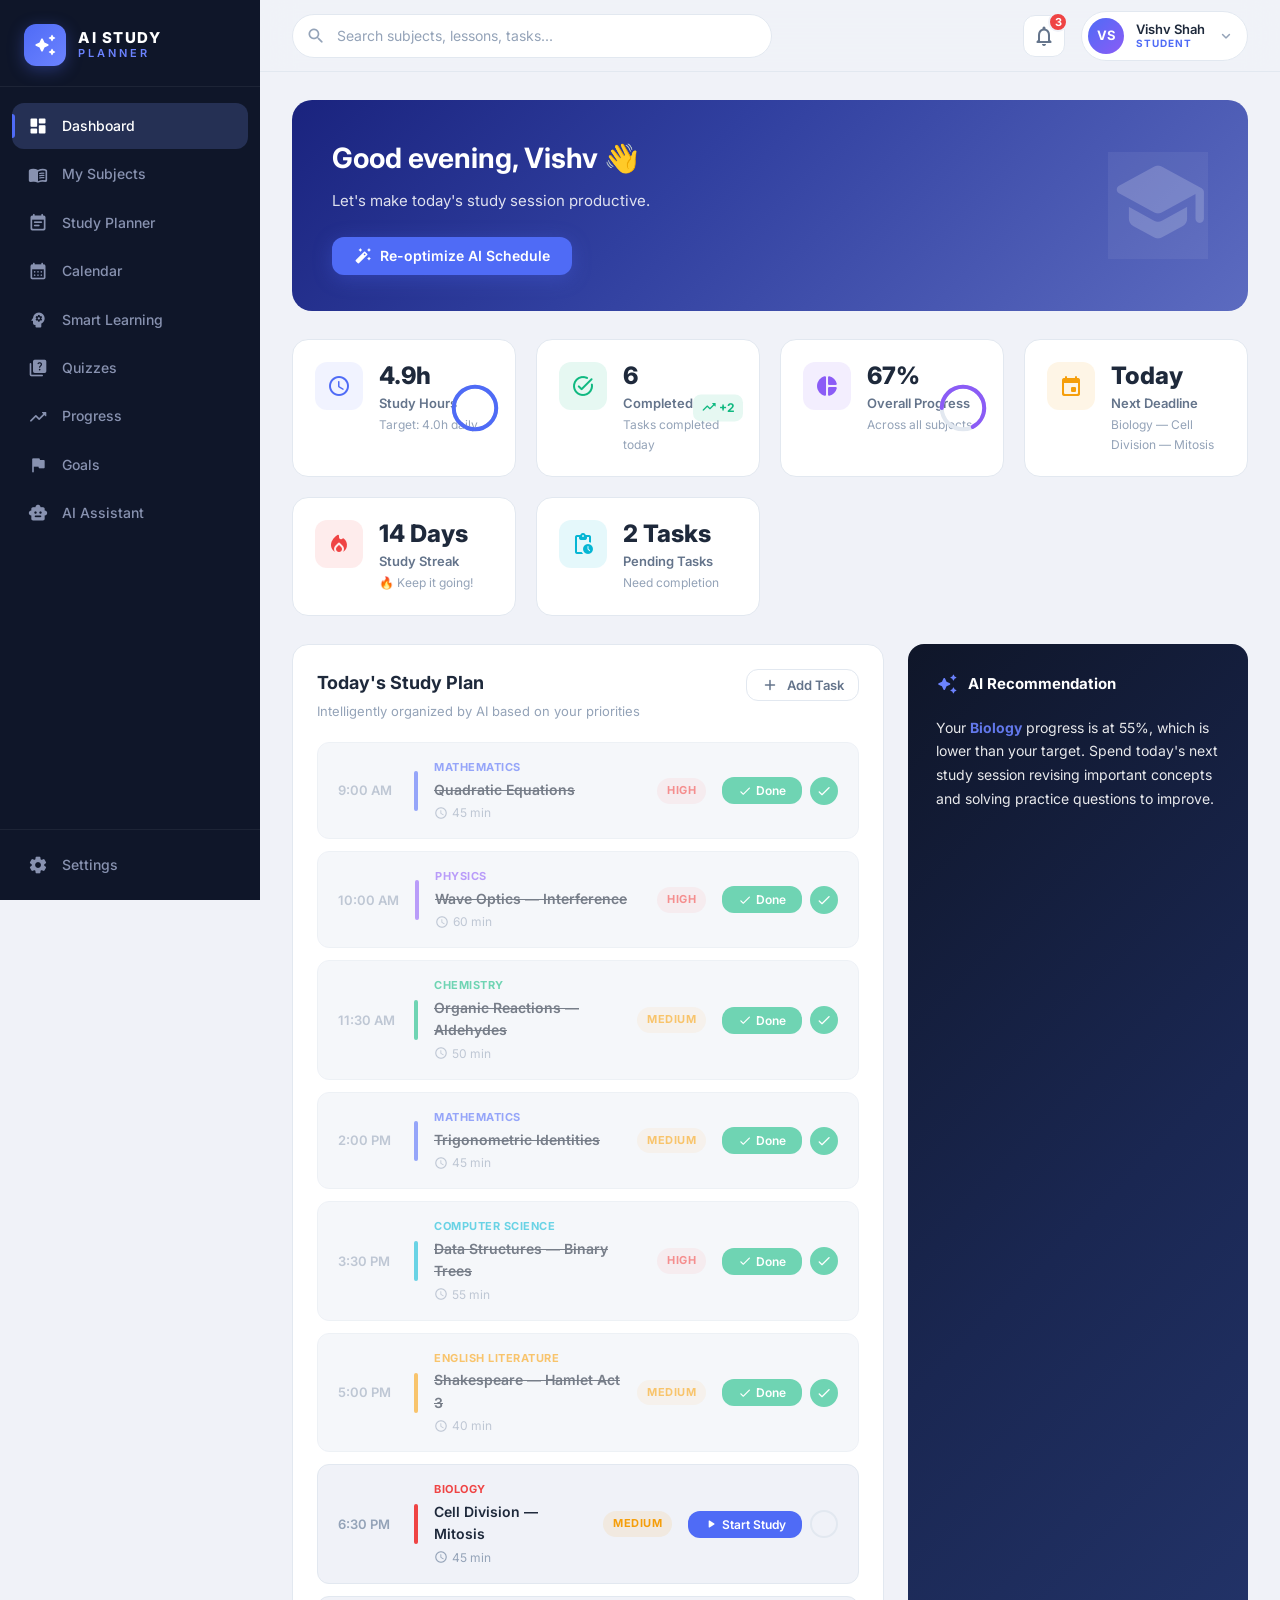
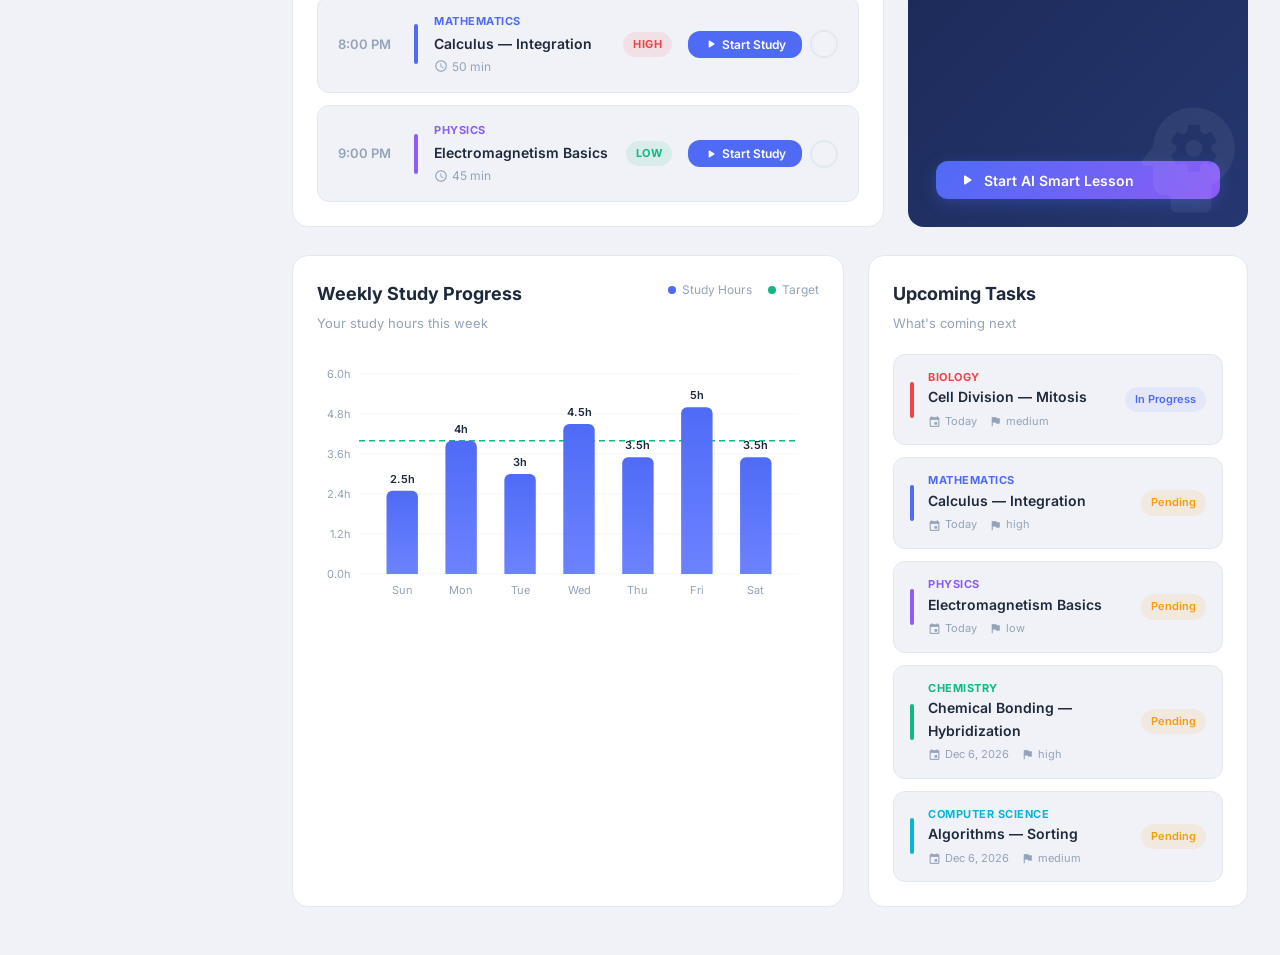
==== commit f5475787: "Add files via upload" ====
--- a/index.html
+++ b/index.html
@@ -3,459 +3,648 @@
 <head>
   <meta charset="UTF-8" />
   <meta name="viewport" content="width=device-width, initial-scale=1.0" />
-  <meta name="description" content="AI Study Planner - Progress Tracking Dashboard. Monitor your study performance, completed tasks and learning progress." />
-  <title>Progress Tracking | StudyPlanner AI</title>
+  <title>AI Study Planner — Smart Dashboard for Students</title>
+  <meta name="description" content="AI-powered study planner dashboard to organize subjects, track progress, manage tasks, and optimize your study schedule intelligently." />
+  <link rel="preconnect" href="https://fonts.googleapis.com" />
+  <link rel="preconnect" href="https://fonts.gstatic.com" crossorigin />
+  <link href="https://fonts.googleapis.com/css2?family=Inter:wght@300;400;500;600;700;800&display=swap" rel="stylesheet" />
+  <link href="https://fonts.googleapis.com/icon?family=Material+Icons+Round" rel="stylesheet" />
   <link rel="stylesheet" href="styles.css" />
-  <link rel="preconnect" href="https://fonts.googleapis.com" />
-  <link href="https://fonts.googleapis.com/css2?family=Inter:wght@300;400;500;600;700;800&display=swap" rel="stylesheet" />
 </head>
 <body>
-
-  <!-- Sidebar -->
-  <aside class="sidebar" id="sidebar" aria-label="Main Navigation">
-    <div class="sidebar-header">
-      <div class="logo-icon" aria-hidden="true">
-        <svg width="28" height="28" viewBox="0 0 28 28" fill="none">
-          <rect width="28" height="28" rx="8" fill="url(#logoGrad)"/>
-          <path d="M7 14l4 4 10-10" stroke="#fff" stroke-width="2.5" stroke-linecap="round" stroke-linejoin="round"/>
-          <defs>
-            <linearGradient id="logoGrad" x1="0" y1="0" x2="28" y2="28" gradientUnits="userSpaceOnUse">
-              <stop stop-color="#6366f1"/>
-              <stop offset="1" stop-color="#8b5cf6"/>
-            </linearGradient>
-          </defs>
-        </svg>
-      </div>
-      <div class="logo-text">
-        <span class="logo-title">StudyPlanner</span>
-        <span class="logo-subtitle">AI Learning Assistant</span>
-      </div>
-      <button class="sidebar-close" id="sidebarClose" aria-label="Close sidebar">&#10005;</button>
+  <div class="app-layout">
+    <!-- ===== SIDEBAR ===== -->
+    <aside class="sidebar" id="sidebar">
+      <div class="sidebar-brand">
+        <div class="brand-icon">
+          <span class="material-icons-round">auto_awesome</span>
+        </div>
+        <div class="brand-text">
+          <span class="brand-name">AI STUDY</span>
+          <span class="brand-sub">PLANNER</span>
+        </div>
+      </div>
+
+      <nav class="sidebar-nav">
+        <ul>
+          <li>
+            <a href="#" class="nav-link active" data-page="dashboard" id="nav-dashboard">
+              <span class="material-icons-round">dashboard</span>
+              <span class="nav-label">Dashboard</span>
+            </a>
+          </li>
+          <li>
+            <a href="#" class="nav-link" data-page="subjects" id="nav-subjects">
+              <span class="material-icons-round">menu_book</span>
+              <span class="nav-label">My Subjects</span>
+            </a>
+          </li>
+          <li>
+            <a href="#" class="nav-link" data-page="planner" id="nav-planner">
+              <span class="material-icons-round">event_note</span>
+              <span class="nav-label">Study Planner</span>
+            </a>
+          </li>
+          <li>
+            <a href="#" class="nav-link" data-page="calendar" id="nav-calendar">
+              <span class="material-icons-round">calendar_month</span>
+              <span class="nav-label">Calendar</span>
+            </a>
+          </li>
+          <li>
+            <a href="#" class="nav-link" data-page="smartlearning" id="nav-smartlearning">
+              <span class="material-icons-round">psychology</span>
+              <span class="nav-label">Smart Learning</span>
+            </a>
+          </li>
+          <li>
+            <a href="#" class="nav-link" data-page="quizzes" id="nav-quizzes">
+              <span class="material-icons-round">quiz</span>
+              <span class="nav-label">Quizzes</span>
+            </a>
+          </li>
+          <li>
+            <a href="#" class="nav-link" data-page="progress" id="nav-progress">
+              <span class="material-icons-round">trending_up</span>
+              <span class="nav-label">Progress</span>
+            </a>
+          </li>
+          <li>
+            <a href="#" class="nav-link" data-page="goals" id="nav-goals">
+              <span class="material-icons-round">flag</span>
+              <span class="nav-label">Goals</span>
+            </a>
+          </li>
+          <li>
+            <a href="#" class="nav-link" data-page="assistant" id="nav-assistant">
+              <span class="material-icons-round">smart_toy</span>
+              <span class="nav-label">AI Assistant</span>
+            </a>
+          </li>
+        </ul>
+      </nav>
+
+      <div class="sidebar-footer">
+        <a href="#" class="nav-link" data-page="settings" id="nav-settings">
+          <span class="material-icons-round">settings</span>
+          <span class="nav-label">Settings</span>
+        </a>
+      </div>
+    </aside>
+
+    <!-- ===== MAIN CONTENT ===== -->
+    <div class="main-wrapper">
+      <!-- TOP HEADER -->
+      <header class="top-header" id="topHeader">
+        <button class="sidebar-toggle" id="sidebarToggle">
+          <span class="material-icons-round">menu</span>
+        </button>
+        <div class="header-search">
+          <span class="material-icons-round search-icon">search</span>
+          <input type="text" id="globalSearch" placeholder="Search subjects, lessons, tasks..." />
+        </div>
+        <div class="header-actions">
+          <button class="icon-btn notif-btn" id="notifBtn">
+            <span class="material-icons-round">notifications_none</span>
+            <span class="notif-badge" id="notifBadge">3</span>
+          </button>
+          <div class="profile-section" id="profileSection">
+            <div class="profile-avatar" id="profileAvatar">VS</div>
+            <div class="profile-info">
+              <span class="profile-name" id="profileName">Vishv Shah</span>
+              <span class="profile-badge">STUDENT</span>
+            </div>
+            <span class="material-icons-round profile-chevron">expand_more</span>
+          </div>
+        </div>
+      </header>
+
+      <!-- ===== PAGE: DASHBOARD ===== -->
+      <main class="page-content" id="page-dashboard">
+        <!-- Welcome Card -->
+        <section class="welcome-card" id="welcomeCard">
+          <div class="welcome-content">
+            <h1 id="welcomeGreeting">Good morning, Vishv 👋</h1>
+            <p class="welcome-sub">Let's make today's study session productive.</p>
+            <button class="btn btn-primary btn-glow" id="reoptimizeBtn">
+              <span class="material-icons-round">auto_fix_high</span>
+              Re-optimize AI Schedule
+            </button>
+          </div>
+          <div class="welcome-illustration">
+            <div class="floating-shapes">
+              <div class="shape shape-1"></div>
+              <div class="shape shape-2"></div>
+              <div class="shape shape-3"></div>
+            </div>
+            <span class="material-icons-round welcome-icon">school</span>
+          </div>
+        </section>
+
+        <!-- Statistics Cards -->
+        <section class="stats-grid" id="statsGrid">
+          <div class="stat-card" id="statStudyHours">
+            <div class="stat-icon-wrap blue">
+              <span class="material-icons-round">schedule</span>
+            </div>
+            <div class="stat-info">
+              <span class="stat-value" id="statStudyVal">3.5h</span>
+              <span class="stat-label">Study Hours</span>
+              <span class="stat-sub">Target: 4.0h daily</span>
+            </div>
+            <div class="stat-progress-ring blue" id="studyHoursRing">
+              <svg viewBox="0 0 36 36">
+                <path class="ring-bg" d="M18 2.0845 a 15.9155 15.9155 0 0 1 0 31.831 a 15.9155 15.9155 0 0 1 0 -31.831" />
+                <path class="ring-fill" stroke-dasharray="87.5, 100" d="M18 2.0845 a 15.9155 15.9155 0 0 1 0 31.831 a 15.9155 15.9155 0 0 1 0 -31.831" />
+              </svg>
+            </div>
+          </div>
+
+          <div class="stat-card" id="statCompleted">
+            <div class="stat-icon-wrap green">
+              <span class="material-icons-round">task_alt</span>
+            </div>
+            <div class="stat-info">
+              <span class="stat-value" id="statCompletedVal">6</span>
+              <span class="stat-label">Completed</span>
+              <span class="stat-sub">Tasks completed today</span>
+            </div>
+            <div class="stat-trend up">
+              <span class="material-icons-round">trending_up</span>
+              +2
+            </div>
+          </div>
+
+          <div class="stat-card" id="statOverall">
+            <div class="stat-icon-wrap purple">
+              <span class="material-icons-round">pie_chart</span>
+            </div>
+            <div class="stat-info">
+              <span class="stat-value" id="statOverallVal">67%</span>
+              <span class="stat-label">Overall Progress</span>
+              <span class="stat-sub">Across all subjects</span>
+            </div>
+            <div class="stat-progress-ring purple" id="overallRing">
+              <svg viewBox="0 0 36 36">
+                <path class="ring-bg" d="M18 2.0845 a 15.9155 15.9155 0 0 1 0 31.831 a 15.9155 15.9155 0 0 1 0 -31.831" />
+                <path class="ring-fill" stroke-dasharray="67, 100" d="M18 2.0845 a 15.9155 15.9155 0 0 1 0 31.831 a 15.9155 15.9155 0 0 1 0 -31.831" />
+              </svg>
+            </div>
+          </div>
+
+          <div class="stat-card" id="statDeadline">
+            <div class="stat-icon-wrap orange">
+              <span class="material-icons-round">event</span>
+            </div>
+            <div class="stat-info">
+              <span class="stat-value" id="statDeadlineVal">12 Days</span>
+              <span class="stat-label">Next Deadline</span>
+              <span class="stat-sub" id="statDeadlineSub">Physics — Wave Optics</span>
+            </div>
+          </div>
+
+          <div class="stat-card" id="statStreak">
+            <div class="stat-icon-wrap red">
+              <span class="material-icons-round">local_fire_department</span>
+            </div>
+            <div class="stat-info">
+              <span class="stat-value" id="statStreakVal">14 Days</span>
+              <span class="stat-label">Study Streak</span>
+              <span class="stat-sub">🔥 Keep it going!</span>
+            </div>
+          </div>
+
+          <div class="stat-card" id="statPending">
+            <div class="stat-icon-wrap teal">
+              <span class="material-icons-round">pending_actions</span>
+            </div>
+            <div class="stat-info">
+              <span class="stat-value" id="statPendingVal">3 Tasks</span>
+              <span class="stat-label">Pending Tasks</span>
+              <span class="stat-sub">Need completion</span>
+            </div>
+          </div>
+        </section>
+
+        <!-- Today's Study Plan + AI Recommendation -->
+        <section class="plan-ai-row">
+          <div class="todays-plan-section">
+            <div class="section-header">
+              <div>
+                <h2>Today's Study Plan</h2>
+                <p class="section-sub">Intelligently organized by AI based on your priorities</p>
+              </div>
+              <button class="btn btn-outline btn-sm" id="addTaskBtn">
+                <span class="material-icons-round">add</span>
+                Add Task
+              </button>
+            </div>
+            <div class="plan-timeline" id="planTimeline">
+              <!-- Populated by JS -->
+            </div>
+          </div>
+
+          <div class="ai-recommend-card" id="aiRecommendCard">
+            <div class="ai-rec-header">
+              <span class="material-icons-round">auto_awesome</span>
+              <span>AI Recommendation</span>
+            </div>
+            <p class="ai-rec-text" id="aiRecText">
+              Your <strong>Mathematics</strong> progress is lower than your target. Spend today's second study session revising important concepts and solving practice questions.
+            </p>
+            <button class="btn btn-ai-primary" id="startAiLesson">
+              <span class="material-icons-round">play_arrow</span>
+              Start AI Smart Lesson
+            </button>
+            <div class="ai-rec-illustration">
+              <span class="material-icons-round">psychology</span>
+            </div>
+          </div>
+        </section>
+
+        <!-- Weekly Progress Chart + Upcoming Tasks -->
+        <section class="bottom-row">
+          <div class="chart-section">
+            <div class="section-header">
+              <div>
+                <h2>Weekly Study Progress</h2>
+                <p class="section-sub">Your study hours this week</p>
+              </div>
+              <div class="chart-legend">
+                <span class="legend-item"><span class="legend-dot blue"></span>Study Hours</span>
+                <span class="legend-item"><span class="legend-dot green"></span>Target</span>
+              </div>
+            </div>
+            <div class="chart-container" id="weeklyChart">
+              <!-- Canvas chart rendered by JS -->
+              <canvas id="weeklyCanvas"></canvas>
+            </div>
+          </div>
+
+          <div class="upcoming-section">
+            <div class="section-header">
+              <div>
+                <h2>Upcoming Tasks</h2>
+                <p class="section-sub">What's coming next</p>
+              </div>
+            </div>
+            <div class="upcoming-list" id="upcomingList">
+              <!-- Populated by JS -->
+            </div>
+          </div>
+        </section>
+      </main>
+
+      <!-- ===== PAGE: MY SUBJECTS ===== -->
+      <main class="page-content hidden" id="page-subjects">
+        <div class="page-top-bar">
+          <div>
+            <h1>My Subjects</h1>
+            <p class="section-sub">Manage and track your enrolled subjects</p>
+          </div>
+          <button class="btn btn-primary" id="addSubjectBtn">
+            <span class="material-icons-round">add</span>
+            Add Subject
+          </button>
+        </div>
+        <div class="subjects-grid" id="subjectsGrid">
+          <!-- Populated by JS -->
+        </div>
+      </main>
+
+      <!-- ===== PAGE: STUDY PLANNER ===== -->
+      <main class="page-content hidden" id="page-planner">
+        <div class="page-top-bar">
+          <div>
+            <h1>Study Planner</h1>
+            <p class="section-sub">Plan and schedule your study sessions</p>
+          </div>
+          <button class="btn btn-primary" id="newPlanBtn">
+            <span class="material-icons-round">add</span>
+            New Session
+          </button>
+        </div>
+        <div class="planner-board" id="plannerBoard">
+          <div class="planner-column" id="plannerTodo">
+            <div class="col-header todo">
+              <span class="material-icons-round">radio_button_unchecked</span>
+              <h3>To Do</h3>
+              <span class="col-count" id="todoCount">0</span>
+            </div>
+            <div class="col-body" id="todoBody"></div>
+          </div>
+          <div class="planner-column" id="plannerProgress">
+            <div class="col-header progress">
+              <span class="material-icons-round">timelapse</span>
+              <h3>In Progress</h3>
+              <span class="col-count" id="progressCount">0</span>
+            </div>
+            <div class="col-body" id="progressBody"></div>
+          </div>
+          <div class="planner-column" id="plannerDone">
+            <div class="col-header done">
+              <span class="material-icons-round">check_circle</span>
+              <h3>Completed</h3>
+              <span class="col-count" id="doneCount">0</span>
+            </div>
+            <div class="col-body" id="doneBody"></div>
+          </div>
+        </div>
+      </main>
+
+      <!-- ===== PAGE: CALENDAR ===== -->
+      <main class="page-content hidden" id="page-calendar">
+        <div class="page-top-bar">
+          <div>
+            <h1>Calendar</h1>
+            <p class="section-sub">View your study schedule on the calendar</p>
+          </div>
+          <div class="cal-nav">
+            <button class="btn btn-outline btn-sm" id="calPrev"><span class="material-icons-round">chevron_left</span></button>
+            <span class="cal-month-label" id="calMonthLabel">August 2026</span>
+            <button class="btn btn-outline btn-sm" id="calNext"><span class="material-icons-round">chevron_right</span></button>
+          </div>
+        </div>
+        <div class="calendar-grid" id="calendarGrid">
+          <!-- Populated by JS -->
+        </div>
+        <div class="cal-events-panel" id="calEventsPanel">
+          <h3 id="calEventsTitle">Events</h3>
+          <div id="calEventsList"></div>
+        </div>
+      </main>
+
+      <!-- ===== PAGE: SMART LEARNING ===== -->
+      <main class="page-content hidden" id="page-smartlearning">
+        <div class="page-top-bar">
+          <div>
+            <h1>Smart Learning</h1>
+            <p class="section-sub">AI-powered personalized learning paths</p>
+          </div>
+        </div>
+        <div class="smart-learning-grid" id="smartLearningGrid">
+          <!-- Populated by JS -->
+        </div>
+      </main>
+
+      <!-- ===== PAGE: QUIZZES ===== -->
+      <main class="page-content hidden" id="page-quizzes">
+        <div class="page-top-bar">
+          <div>
+            <h1>Quizzes</h1>
+            <p class="section-sub">Test your knowledge with AI-generated quizzes</p>
+          </div>
+          <button class="btn btn-primary" id="generateQuizBtn">
+            <span class="material-icons-round">auto_awesome</span>
+            Generate Quiz
+          </button>
+        </div>
+        <div class="quizzes-grid" id="quizzesGrid">
+          <!-- Populated by JS -->
+        </div>
+      </main>
+
+      <!-- ===== PAGE: PROGRESS ===== -->
+      <main class="page-content hidden" id="page-progress">
+        <div class="page-top-bar">
+          <div>
+            <h1>Progress</h1>
+            <p class="section-sub">Track your study performance and growth</p>
+          </div>
+        </div>
+        <div class="progress-overview" id="progressOverview">
+          <!-- Populated by JS -->
+        </div>
+      </main>
+
+      <!-- ===== PAGE: GOALS ===== -->
+      <main class="page-content hidden" id="page-goals">
+        <div class="page-top-bar">
+          <div>
+            <h1>Goals</h1>
+            <p class="section-sub">Set and track your study goals</p>
+          </div>
+          <button class="btn btn-primary" id="addGoalBtn">
+            <span class="material-icons-round">add</span>
+            Add Goal
+          </button>
+        </div>
+        <div class="goals-list" id="goalsList">
+          <!-- Populated by JS -->
+        </div>
+      </main>
+
+      <!-- ===== PAGE: AI ASSISTANT ===== -->
+      <main class="page-content hidden" id="page-assistant">
+        <div class="page-top-bar">
+          <div>
+            <h1>AI Assistant</h1>
+            <p class="section-sub">Your personal AI study companion</p>
+          </div>
+        </div>
+        <div class="assistant-container" id="assistantContainer">
+          <div class="chat-messages" id="chatMessages">
+            <div class="chat-bubble ai">
+              <span class="material-icons-round">smart_toy</span>
+              <div>
+                <p>Hello! I'm your AI Study Assistant. I can help you plan study sessions, explain concepts, create practice questions, and optimize your schedule. How can I help you today?</p>
+              </div>
+            </div>
+          </div>
+          <div class="chat-input-bar">
+            <input type="text" id="chatInput" placeholder="Ask me anything about your studies..." />
+            <button class="btn btn-primary btn-icon" id="chatSend">
+              <span class="material-icons-round">send</span>
+            </button>
+          </div>
+        </div>
+      </main>
+
+      <!-- ===== PAGE: SETTINGS ===== -->
+      <main class="page-content hidden" id="page-settings">
+        <div class="page-top-bar">
+          <div>
+            <h1>Settings</h1>
+            <p class="section-sub">Customize your study planner</p>
+          </div>
+        </div>
+        <div class="settings-sections" id="settingsSections">
+          <div class="settings-card">
+            <h3><span class="material-icons-round">person</span> Profile Settings</h3>
+            <div class="setting-row">
+              <label for="settingName">Full Name</label>
+              <input type="text" id="settingName" value="Vishv Shah" />
+            </div>
+            <div class="setting-row">
+              <label for="settingEmail">Email</label>
+              <input type="email" id="settingEmail" value="vishv@student.edu" />
+            </div>
+            <div class="setting-row">
+              <label for="settingTarget">Daily Study Target (hours)</label>
+              <input type="number" id="settingTarget" value="4" min="1" max="16" />
+            </div>
+            <button class="btn btn-primary" id="saveProfileBtn">Save Profile</button>
+          </div>
+          <div class="settings-card">
+            <h3><span class="material-icons-round">palette</span> Appearance</h3>
+            <div class="setting-row">
+              <label>Theme</label>
+              <div class="theme-options">
+                <button class="theme-btn active" data-theme="light" id="themeLight">☀️ Light</button>
+                <button class="theme-btn" data-theme="dark" id="themeDark">🌙 Dark</button>
+              </div>
+            </div>
+          </div>
+          <div class="settings-card">
+            <h3><span class="material-icons-round">notifications</span> Notifications</h3>
+            <div class="setting-row">
+              <label>Study Reminders</label>
+              <label class="toggle-switch">
+                <input type="checkbox" id="settingReminders" checked />
+                <span class="toggle-slider"></span>
+              </label>
+            </div>
+            <div class="setting-row">
+              <label>Deadline Alerts</label>
+              <label class="toggle-switch">
+                <input type="checkbox" id="settingDeadlineAlerts" checked />
+                <span class="toggle-slider"></span>
+              </label>
+            </div>
+          </div>
+        </div>
+      </main>
     </div>
-
-    <nav class="sidebar-nav" aria-label="Dashboard Navigation">
-      <ul>
-        <li>
-          <a href="#" class="nav-item" id="nav-dashboard" aria-label="Dashboard">
-            <span class="nav-icon" aria-hidden="true">
-              <svg width="20" height="20" viewBox="0 0 24 24" fill="none" stroke="currentColor" stroke-width="2" stroke-linecap="round" stroke-linejoin="round"><rect x="3" y="3" width="7" height="7"/><rect x="14" y="3" width="7" height="7"/><rect x="14" y="14" width="7" height="7"/><rect x="3" y="14" width="7" height="7"/></svg>
-            </span>
-            <span class="nav-label">Dashboard</span>
-          </a>
-        </li>
-        <li>
-          <a href="#" class="nav-item" id="nav-subjects" aria-label="Subjects">
-            <span class="nav-icon" aria-hidden="true">
-              <svg width="20" height="20" viewBox="0 0 24 24" fill="none" stroke="currentColor" stroke-width="2" stroke-linecap="round" stroke-linejoin="round"><path d="M2 3h6a4 4 0 0 1 4 4v14a3 3 0 0 0-3-3H2z"/><path d="M22 3h-6a4 4 0 0 0-4 4v14a3 3 0 0 1 3-3h7z"/></svg>
-            </span>
-            <span class="nav-label">Subjects</span>
-          </a>
-        </li>
-        <li>
-          <a href="#" class="nav-item" id="nav-planner" aria-label="AI Planner">
-            <span class="nav-icon" aria-hidden="true">
-              <svg width="20" height="20" viewBox="0 0 24 24" fill="none" stroke="currentColor" stroke-width="2" stroke-linecap="round" stroke-linejoin="round"><circle cx="12" cy="12" r="10"/><path d="M12 8v4l3 3"/></svg>
-            </span>
-            <span class="nav-label">AI Planner</span>
-          </a>
-        </li>
-        <li>
-          <a href="#" class="nav-item" id="nav-schedule" aria-label="Schedule and Calendar">
-            <span class="nav-icon" aria-hidden="true">
-              <svg width="20" height="20" viewBox="0 0 24 24" fill="none" stroke="currentColor" stroke-width="2" stroke-linecap="round" stroke-linejoin="round"><rect x="3" y="4" width="18" height="18" rx="2"/><line x1="16" y1="2" x2="16" y2="6"/><line x1="8" y1="2" x2="8" y2="6"/><line x1="3" y1="10" x2="21" y2="10"/></svg>
-            </span>
-            <span class="nav-label">Schedule &amp; Calendar</span>
-          </a>
-        </li>
-        <li>
-          <a href="#" class="nav-item active" id="nav-progress" aria-label="Progress Tracking" aria-current="page">
-            <span class="nav-icon" aria-hidden="true">
-              <svg width="20" height="20" viewBox="0 0 24 24" fill="none" stroke="currentColor" stroke-width="2" stroke-linecap="round" stroke-linejoin="round"><line x1="18" y1="20" x2="18" y2="10"/><line x1="12" y1="20" x2="12" y2="4"/><line x1="6" y1="20" x2="6" y2="14"/></svg>
-            </span>
-            <span class="nav-label">Progress Tracking</span>
-          </a>
-        </li>
-      </ul>
-    </nav>
-
-    <div class="sidebar-footer">
-      <div class="user-profile-mini">
-        <div class="avatar-sm" aria-hidden="true">A</div>
-        <div class="user-info-mini">
-          <span class="user-name-mini">Alex Johnson</span>
-          <span class="user-role-mini">Student</span>
-        </div>
-      </div>
-    </div>
-  </aside>
-
-  <!-- Main Content -->
-  <main class="main-content" id="mainContent">
-
-    <!-- Top Header -->
-    <header class="top-header" role="banner">
-      <div class="header-left">
-        <button class="hamburger" id="hamburgerBtn" aria-label="Toggle sidebar" aria-expanded="false">
-          <span></span><span></span><span></span>
-        </button>
-        <div class="header-title-group">
-          <h1 class="page-title">Progress Tracking</h1>
-          <p class="page-subtitle">Track your study performance, completed tasks and learning progress.</p>
-        </div>
-      </div>
-      <div class="header-right">
-        <!-- Date Filter -->
-        <div class="date-filter" role="group" aria-label="Date range filter">
-          <button class="date-btn active" data-range="week" aria-pressed="true">This Week</button>
-          <button class="date-btn" data-range="today" aria-pressed="false">Today</button>
-          <button class="date-btn" data-range="month" aria-pressed="false">This Month</button>
-          <button class="date-btn" data-range="custom" aria-pressed="false">Custom</button>
-        </div>
-        <!-- Subject Filter -->
-        <div class="subject-filter-wrap">
-          <label for="subjectFilter" class="sr-only">Filter by Subject</label>
-          <select id="subjectFilter" class="subject-select" aria-label="Filter by Subject">
-            <option value="all">All Subjects</option>
-            <option value="Data Structures">Data Structures</option>
-            <option value="DBMS">DBMS</option>
-            <option value="Java">Java</option>
-            <option value="Computer Networks">Computer Networks</option>
-          </select>
-        </div>
-        <button class="add-task-btn" id="addTaskBtn" aria-label="Add new task">
-          <span aria-hidden="true">+</span> Add Task
-        </button>
-        <button class="icon-btn" id="notifBtn" aria-label="Notifications">
-          <svg width="20" height="20" viewBox="0 0 24 24" fill="none" stroke="currentColor" stroke-width="2" stroke-linecap="round" stroke-linejoin="round"><path d="M18 8A6 6 0 0 0 6 8c0 7-3 9-3 9h18s-3-2-3-9"/><path d="M13.73 21a2 2 0 0 1-3.46 0"/></svg>
-          <span class="notif-badge" aria-label="3 notifications">3</span>
-        </button>
-        <div class="avatar" aria-label="User profile" role="img">A</div>
-      </div>
-    </header>
-
-    <div class="content-wrapper">
-
-      <!-- Overview Statistics -->
-      <section class="stats-grid" aria-label="Overview Statistics">
-        <div class="stat-card" id="statOverall">
-          <div class="stat-card-icon bg-indigo" aria-hidden="true">
-            <svg width="22" height="22" viewBox="0 0 24 24" fill="none" stroke="currentColor" stroke-width="2" stroke-linecap="round" stroke-linejoin="round"><circle cx="12" cy="12" r="10"/><path d="M12 6v6l4 2"/></svg>
-          </div>
-          <div class="stat-card-body">
-            <p class="stat-label">Overall Progress</p>
-            <p class="stat-value" id="statOverallVal">72%</p>
-            <p class="stat-change positive" id="statOverallChange">+8% this week</p>
-          </div>
-          <div class="stat-mini-progress" aria-hidden="true">
-            <div class="mini-progress-bar bg-indigo" id="miniProgressBar" style="width:72%"></div>
-          </div>
-        </div>
-        <div class="stat-card" id="statTasks">
-          <div class="stat-card-icon bg-green" aria-hidden="true">
-            <svg width="22" height="22" viewBox="0 0 24 24" fill="none" stroke="currentColor" stroke-width="2" stroke-linecap="round" stroke-linejoin="round"><polyline points="20 6 9 17 4 12"/></svg>
-          </div>
-          <div class="stat-card-body">
-            <p class="stat-label">Completed Tasks</p>
-            <p class="stat-value" id="statTasksVal">34</p>
-            <p class="stat-change neutral" id="statTasksChange">Out of 48 tasks</p>
-          </div>
-          <div class="stat-mini-progress" aria-hidden="true">
-            <div class="mini-progress-bar bg-green" id="miniTasksBar" style="width:70%"></div>
-          </div>
-        </div>
-        <div class="stat-card" id="statHours">
-          <div class="stat-card-icon bg-blue" aria-hidden="true">
-            <svg width="22" height="22" viewBox="0 0 24 24" fill="none" stroke="currentColor" stroke-width="2" stroke-linecap="round" stroke-linejoin="round"><circle cx="12" cy="12" r="10"/><polyline points="12 6 12 12 16 14"/></svg>
-          </div>
-          <div class="stat-card-body">
-            <p class="stat-label">Study Hours</p>
-            <p class="stat-value" id="statHoursVal">28.5 hrs</p>
-            <p class="stat-change neutral" id="statHoursChange">This week</p>
-          </div>
-          <div class="stat-mini-progress" aria-hidden="true">
-            <div class="mini-progress-bar bg-blue" id="miniHoursBar" style="width:85%"></div>
-          </div>
-        </div>
-        <div class="stat-card" id="statSessions">
-          <div class="stat-card-icon bg-orange" aria-hidden="true">
-            <svg width="22" height="22" viewBox="0 0 24 24" fill="none" stroke="currentColor" stroke-width="2" stroke-linecap="round" stroke-linejoin="round"><path d="M17 21v-2a4 4 0 0 0-4-4H5a4 4 0 0 0-4 4v2"/><circle cx="9" cy="7" r="4"/><path d="M23 21v-2a4 4 0 0 0-3-3.87"/><path d="M16 3.13a4 4 0 0 1 0 7.75"/></svg>
-          </div>
-          <div class="stat-card-body">
-            <p class="stat-label">Study Sessions</p>
-            <p class="stat-value" id="statSessionsVal">24</p>
-            <p class="stat-change neutral" id="statSessionsChange">Completed this week</p>
-          </div>
-          <div class="stat-mini-progress" aria-hidden="true">
-            <div class="mini-progress-bar bg-orange" id="miniSessionsBar" style="width:80%"></div>
-          </div>
-        </div>
-      </section>
-
-      <!-- Main Dashboard Grid -->
-      <div class="dashboard-grid">
-
-        <!-- Left Column -->
-        <div class="dashboard-col-left">
-
-          <!-- Overall Progress Card -->
-          <section class="card overall-progress-card" aria-labelledby="overallProgressTitle">
-            <div class="card-header">
-              <h2 class="card-title" id="overallProgressTitle">Overall Learning Progress</h2>
-            </div>
-            <div class="card-body overall-progress-body">
-              <div class="circular-progress-wrap">
-                <div class="circular-progress" id="circularProgress" role="progressbar" aria-valuenow="72" aria-valuemin="0" aria-valuemax="100" aria-label="Overall progress 72%">
-                  <svg class="circular-svg" viewBox="0 0 200 200">
-                    <circle class="circular-bg" cx="100" cy="100" r="80"/>
-                    <circle class="circular-fill" id="circularFill" cx="100" cy="100" r="80"
-                      stroke-dasharray="502.65"
-                      stroke-dashoffset="502.65"
-                      style="transition: stroke-dashoffset 1.5s ease"/>
-                    <text x="100" y="95" text-anchor="middle" class="circular-pct" id="circularPct">72%</text>
-                    <text x="100" y="118" text-anchor="middle" class="circular-lbl">Progress</text>
-                  </svg>
-                </div>
-                <p class="progress-task-info" id="progressTaskInfo">34 of 48 tasks completed</p>
-              </div>
-              <div class="progress-stats">
-                <div class="progress-stat-item">
-                  <span class="dot dot-green" aria-hidden="true"></span>
-                  <span class="ps-label">Completed</span>
-                  <span class="ps-val" id="psCompleted">34</span>
-                </div>
-                <div class="progress-stat-item">
-                  <span class="dot dot-blue" aria-hidden="true"></span>
-                  <span class="ps-label">In Progress</span>
-                  <span class="ps-val" id="psInProgress">8</span>
-                </div>
-                <div class="progress-stat-item">
-                  <span class="dot dot-gray" aria-hidden="true"></span>
-                  <span class="ps-label">Remaining</span>
-                  <span class="ps-val" id="psRemaining">6</span>
-                </div>
-              </div>
-            </div>
-          </section>
-
-          <!-- Weekly Study Statistics Chart -->
-          <section class="card" aria-labelledby="weeklyChartTitle">
-            <div class="card-header">
-              <h2 class="card-title" id="weeklyChartTitle">Weekly Study Statistics</h2>
-              <span class="card-badge">Study Hours</span>
-            </div>
-            <div class="card-body">
-              <div class="chart-container" id="weeklyBarChart" aria-label="Weekly study hours bar chart" role="img"></div>
-            </div>
-          </section>
-
-          <!-- Study Hours Trend -->
-          <section class="card" aria-labelledby="trendChartTitle">
-            <div class="card-header">
-              <h2 class="card-title" id="trendChartTitle">Study Hours Trend</h2>
-              <span class="card-badge">Last 7 Days</span>
-            </div>
-            <div class="card-body">
-              <div class="chart-container" id="trendLineChart" aria-label="Study hours trend line chart" role="img"></div>
-            </div>
-          </section>
-
-          <!-- Task Completion Chart + Daily Productivity -->
-          <div class="two-col-grid">
-            <section class="card" aria-labelledby="donutChartTitle">
-              <div class="card-header">
-                <h2 class="card-title" id="donutChartTitle">Task Completion</h2>
-              </div>
-              <div class="card-body donut-body">
-                <div id="donutChart" aria-label="Task completion donut chart" role="img"></div>
-                <div class="donut-legend" id="donutLegend"></div>
-              </div>
-            </section>
-            <section class="card" aria-labelledby="dailyProdTitle">
-              <div class="card-header">
-                <h2 class="card-title" id="dailyProdTitle">Daily Productivity</h2>
-              </div>
-              <div class="card-body">
-                <div id="dailyProductivity"></div>
-              </div>
-            </section>
-          </div>
-
-          <!-- Weekly Goal -->
-          <section class="card" aria-labelledby="weeklyGoalTitle">
-            <div class="card-header">
-              <h2 class="card-title" id="weeklyGoalTitle">Weekly Study Goal</h2>
-              <button class="edit-goal-btn" id="editGoalBtn" aria-label="Edit weekly goal">Edit Goal</button>
-            </div>
-            <div class="card-body weekly-goal-body">
-              <div class="goal-info">
-                <span class="goal-main" id="goalMain">Goal: 30 hours</span>
-                <span class="goal-completed" id="goalCompleted">Completed: 28.5 hours</span>
-              </div>
-              <div class="goal-progress-wrap">
-                <div class="goal-progress-bar-bg">
-                  <div class="goal-progress-bar-fill" id="goalProgressFill" style="width:0%" role="progressbar" aria-valuenow="95" aria-valuemin="0" aria-valuemax="100" aria-label="Weekly goal progress"></div>
-                </div>
-                <span class="goal-pct" id="goalPct">95%</span>
-              </div>
-              <p class="goal-remaining" id="goalRemaining">1.5 hours remaining</p>
-            </div>
-          </section>
-
-          <!-- Subject Performance Table -->
-          <section class="card" aria-labelledby="perfTableTitle">
-            <div class="card-header">
-              <h2 class="card-title" id="perfTableTitle">Subject Performance</h2>
-            </div>
-            <div class="card-body table-wrap">
-              <table class="perf-table" id="perfTable" aria-label="Subject performance table">
-                <thead>
-                  <tr>
-                    <th scope="col">Subject</th>
-                    <th scope="col">Tasks</th>
-                    <th scope="col">Completed</th>
-                    <th scope="col">Progress</th>
-                    <th scope="col">Status</th>
-                  </tr>
-                </thead>
-                <tbody id="perfTableBody"></tbody>
-              </table>
-            </div>
-          </section>
-
-        </div>
-
-        <!-- Right Column -->
-        <div class="dashboard-col-right">
-
-          <!-- AI Insights -->
-          <section class="card ai-insights-card" aria-labelledby="aiInsightsTitle">
-            <div class="card-header">
-              <h2 class="card-title" id="aiInsightsTitle">
-                <span class="ai-badge" aria-hidden="true">AI</span> Progress Insights
-              </h2>
-            </div>
-            <div class="card-body" id="aiInsightsBody"></div>
-          </section>
-
-          <!-- Subject Progress -->
-          <section class="card" aria-labelledby="subjectProgressTitle">
-            <div class="card-header">
-              <h2 class="card-title" id="subjectProgressTitle">Subject Progress</h2>
-            </div>
-            <div class="card-body" id="subjectProgressCards"></div>
-          </section>
-
-          <!-- Completed Tasks -->
-          <section class="card" aria-labelledby="completedTasksTitle">
-            <div class="card-header">
-              <h2 class="card-title" id="completedTasksTitle">Tasks</h2>
-              <div class="task-filters" role="group" aria-label="Task filter">
-                <button class="filter-btn active" data-filter="all" aria-pressed="true">All</button>
-                <button class="filter-btn" data-filter="completed" aria-pressed="false">Completed</button>
-                <button class="filter-btn" data-filter="in-progress" aria-pressed="false">In Progress</button>
-                <button class="filter-btn" data-filter="pending" aria-pressed="false">Pending</button>
-              </div>
-            </div>
-            <div class="card-body" id="taskListContainer"></div>
-          </section>
-
-          <!-- Achievements -->
-          <section class="card" aria-labelledby="achievementsTitle">
-            <div class="card-header">
-              <h2 class="card-title" id="achievementsTitle">Achievements</h2>
-            </div>
-            <div class="card-body achievements-grid" id="achievementsGrid"></div>
-          </section>
-
-          <!-- Recent Activity -->
-          <section class="card" aria-labelledby="activityTitle">
-            <div class="card-header">
-              <h2 class="card-title" id="activityTitle">Recent Study Activity</h2>
-            </div>
-            <div class="card-body" id="recentActivity"></div>
-          </section>
-
-        </div>
-
-      </div>
-    </div>
-
-  </main>
+  </div>
 
   <!-- Add Task Modal -->
-  <div class="modal-overlay" id="addTaskModal" role="dialog" aria-modal="true" aria-labelledby="modalTitle" aria-hidden="true">
+  <div class="modal-overlay hidden" id="addTaskModal">
     <div class="modal-card">
       <div class="modal-header">
-        <h2 class="modal-title" id="modalTitle">Add New Task</h2>
-        <button class="modal-close" id="modalClose" aria-label="Close modal">&#10005;</button>
-      </div>
-      <form id="addTaskForm" novalidate>
-        <div class="form-group">
-          <label for="taskName">Task Name</label>
-          <input type="text" id="taskName" name="taskName" placeholder="Enter task name" required autocomplete="off" />
-        </div>
+        <h3>Add Study Task</h3>
+        <button class="icon-btn modal-close" id="closeTaskModal"><span class="material-icons-round">close</span></button>
+      </div>
+      <div class="modal-body">
         <div class="form-group">
           <label for="taskSubject">Subject</label>
-          <select id="taskSubject" name="taskSubject" required>
-            <option value="">Select Subject</option>
-            <option value="Data Structures">Data Structures</option>
-            <option value="DBMS">DBMS</option>
-            <option value="Java">Java</option>
-            <option value="Computer Networks">Computer Networks</option>
+          <select id="taskSubject">
+            <option value="">Select subject...</option>
           </select>
         </div>
-        <div class="form-row">
-          <div class="form-group">
-            <label for="taskDuration">Duration (minutes)</label>
-            <input type="number" id="taskDuration" name="taskDuration" placeholder="60" min="1" max="480" required />
-          </div>
-          <div class="form-group">
-            <label for="taskDate">Date</label>
-            <input type="date" id="taskDate" name="taskDate" required />
-          </div>
-        </div>
-        <div class="form-group">
-          <label for="taskStatus">Status</label>
-          <select id="taskStatus" name="taskStatus" required>
-            <option value="pending">Pending</option>
-            <option value="in-progress">In Progress</option>
-            <option value="completed">Completed</option>
+        <div class="form-group">
+          <label for="taskLesson">Lesson / Topic</label>
+          <input type="text" id="taskLesson" placeholder="e.g. Quadratic Equations" />
+        </div>
+        <div class="form-group">
+          <label for="taskDuration">Duration (minutes)</label>
+          <input type="number" id="taskDuration" value="45" min="10" max="180" />
+        </div>
+        <div class="form-group">
+          <label for="taskPriority">Priority</label>
+          <select id="taskPriority">
+            <option value="high">🔴 High</option>
+            <option value="medium" selected>🟡 Medium</option>
+            <option value="low">🟢 Low</option>
           </select>
         </div>
-        <div class="modal-actions">
-          <button type="button" class="btn-cancel" id="modalCancel">Cancel</button>
-          <button type="submit" class="btn-save" id="modalSave">Save Task</button>
-        </div>
-      </form>
+        <div class="form-group">
+          <label for="taskTime">Start Time</label>
+          <input type="time" id="taskTime" value="09:00" />
+        </div>
+        <div class="form-group">
+          <label for="taskDate">Due Date</label>
+          <input type="date" id="taskDate" />
+        </div>
+      </div>
+      <div class="modal-footer">
+        <button class="btn btn-outline" id="cancelTaskModal">Cancel</button>
+        <button class="btn btn-primary" id="saveTaskBtn">
+          <span class="material-icons-round">check</span>
+          Save Task
+        </button>
+      </div>
     </div>
   </div>
 
-  <!-- Edit Goal Modal -->
-  <div class="modal-overlay" id="editGoalModal" role="dialog" aria-modal="true" aria-labelledby="goalModalTitle" aria-hidden="true">
-    <div class="modal-card modal-sm">
+  <!-- Add Subject Modal -->
+  <div class="modal-overlay hidden" id="addSubjectModal">
+    <div class="modal-card">
       <div class="modal-header">
-        <h2 class="modal-title" id="goalModalTitle">Edit Weekly Goal</h2>
-        <button class="modal-close" id="goalModalClose" aria-label="Close goal modal">&#10005;</button>
-      </div>
-      <form id="editGoalForm" novalidate>
-        <div class="form-group">
-          <label for="goalHours">Weekly Goal (hours)</label>
-          <input type="number" id="goalHours" name="goalHours" placeholder="30" min="1" max="168" required />
-        </div>
-        <div class="modal-actions">
-          <button type="button" class="btn-cancel" id="goalModalCancel">Cancel</button>
-          <button type="submit" class="btn-save">Update Goal</button>
-        </div>
-      </form>
+        <h3>Add Subject</h3>
+        <button class="icon-btn modal-close" id="closeSubjectModal"><span class="material-icons-round">close</span></button>
+      </div>
+      <div class="modal-body">
+        <div class="form-group">
+          <label for="subjectName">Subject Name</label>
+          <input type="text" id="subjectName" placeholder="e.g. Mathematics" />
+        </div>
+        <div class="form-group">
+          <label for="subjectColor">Color</label>
+          <div class="color-picker" id="subjectColorPicker">
+            <button class="color-dot active" data-color="#4F6BF6" style="background:#4F6BF6;"></button>
+            <button class="color-dot" data-color="#10B981" style="background:#10B981;"></button>
+            <button class="color-dot" data-color="#8B5CF6" style="background:#8B5CF6;"></button>
+            <button class="color-dot" data-color="#F59E0B" style="background:#F59E0B;"></button>
+            <button class="color-dot" data-color="#EF4444" style="background:#EF4444;"></button>
+            <button class="color-dot" data-color="#06B6D4" style="background:#06B6D4;"></button>
+          </div>
+        </div>
+        <div class="form-group">
+          <label for="subjectTarget">Weekly Target (hours)</label>
+          <input type="number" id="subjectTarget" value="6" min="1" max="40" />
+        </div>
+      </div>
+      <div class="modal-footer">
+        <button class="btn btn-outline" id="cancelSubjectModal">Cancel</button>
+        <button class="btn btn-primary" id="saveSubjectBtn">
+          <span class="material-icons-round">check</span>
+          Save Subject
+        </button>
+      </div>
     </div>
   </div>
 
-  <!-- Toast Container -->
-  <div class="toast-container" id="toastContainer" aria-live="polite" aria-atomic="true"></div>
-
-  <!-- Sidebar Overlay -->
-  <div class="sidebar-overlay" id="sidebarOverlay" aria-hidden="true"></div>
-
+  <!-- Add Goal Modal -->
+  <div class="modal-overlay hidden" id="addGoalModal">
+    <div class="modal-card">
+      <div class="modal-header">
+        <h3>Add Goal</h3>
+        <button class="icon-btn modal-close" id="closeGoalModal"><span class="material-icons-round">close</span></button>
+      </div>
+      <div class="modal-body">
+        <div class="form-group">
+          <label for="goalTitle">Goal Title</label>
+          <input type="text" id="goalTitle" placeholder="e.g. Complete Calculus chapter" />
+        </div>
+        <div class="form-group">
+          <label for="goalSubject">Related Subject</label>
+          <select id="goalSubject">
+            <option value="">Select subject...</option>
+          </select>
+        </div>
+        <div class="form-group">
+          <label for="goalDeadline">Deadline</label>
+          <input type="date" id="goalDeadline" />
+        </div>
+        <div class="form-group">
+          <label for="goalDescription">Description</label>
+          <textarea id="goalDescription" rows="3" placeholder="Describe your goal..."></textarea>
+        </div>
+      </div>
+      <div class="modal-footer">
+        <button class="btn btn-outline" id="cancelGoalModal">Cancel</button>
+        <button class="btn btn-primary" id="saveGoalBtn">
+          <span class="material-icons-round">check</span>
+          Save Goal
+        </button>
+      </div>
+    </div>
+  </div>
+
+  <!-- Notification Toast -->
+  <div class="toast-container" id="toastContainer"></div>
+
+  <script src="db.js"></script>
   <script src="app.js"></script>
 </body>
 </html>
--- a/styles.css
+++ b/styles.css
@@ -1,731 +1,2341 @@
-/* ================================================================
-   StudyPlanner AI – Progress Tracking  |  styles.css
-   Design: Modern SaaS Education Dashboard
-   ================================================================ */
-
-/* ── Google Font ─────────────────────────────────────────────── */
-@import url('https://fonts.googleapis.com/css2?family=Inter:wght@300;400;500;600;700;800&display=swap');
-
-/* ── CSS Variables ───────────────────────────────────────────── */
+/* =========================================================
+   AI STUDY PLANNER — Premium Dashboard Styles
+   ========================================================= */
+
+/* ---------- CSS Custom Properties ---------- */
 :root {
-  --indigo:       #6366f1;
-  --indigo-dark:  #4f46e5;
-  --indigo-light: #e0e7ff;
-  --purple:       #8b5cf6;
-  --blue:         #3b82f6;
-  --blue-light:   #dbeafe;
-  --green:        #10b981;
-  --green-light:  #d1fae5;
-  --orange:       #f59e0b;
-  --orange-light: #fef3c7;
-  --red:          #ef4444;
-  --red-light:    #fee2e2;
-  --bg:           #f1f5f9;
-  --card:         #ffffff;
-  --navy:         #0f172a;
-  --gray:         #64748b;
-  --gray-light:   #e2e8f0;
-  --gray-xlight:  #f8fafc;
-  --text-primary: #1e293b;
-  --text-secondary:#64748b;
-  --sidebar-w:    260px;
-  --header-h:     72px;
-  --radius:       14px;
-  --radius-sm:    8px;
-  --shadow:       0 2px 16px rgba(15,23,42,.08);
-  --shadow-md:    0 4px 24px rgba(15,23,42,.12);
-  --transition:   .22s ease;
-}
-
-/* ── Reset & Base ────────────────────────────────────────────── */
-*, *::before, *::after { box-sizing: border-box; margin: 0; padding: 0; }
-html { scroll-behavior: smooth; }
+  /* Palette */
+  --sidebar-bg: #0F1629;
+  --sidebar-hover: #1A2342;
+  --sidebar-active: #253054;
+  --sidebar-text: #8892B0;
+  --sidebar-text-active: #FFFFFF;
+  --sidebar-width: 260px;
+
+  --bg-main: #F0F2F8;
+  --bg-card: #FFFFFF;
+  --bg-card-hover: #F8F9FC;
+
+  --primary: #4F6BF6;
+  --primary-light: #6C83FF;
+  --primary-dark: #3A50CC;
+  --primary-ghost: rgba(79, 107, 246, 0.08);
+
+  --green: #10B981;
+  --green-light: rgba(16, 185, 129, 0.10);
+  --purple: #8B5CF6;
+  --purple-light: rgba(139, 92, 246, 0.10);
+  --orange: #F59E0B;
+  --orange-light: rgba(245, 158, 11, 0.10);
+  --red: #EF4444;
+  --red-light: rgba(239, 68, 68, 0.10);
+  --teal: #06B6D4;
+  --teal-light: rgba(6, 182, 212, 0.10);
+
+  --text-primary: #1E293B;
+  --text-secondary: #64748B;
+  --text-muted: #94A3B8;
+  --border: #E2E8F0;
+
+  --radius-sm: 8px;
+  --radius-md: 12px;
+  --radius-lg: 16px;
+  --radius-xl: 20px;
+  --radius-full: 9999px;
+
+  --shadow-sm: 0 1px 3px rgba(15, 22, 41, 0.06);
+  --shadow-md: 0 4px 12px rgba(15, 22, 41, 0.08);
+  --shadow-lg: 0 8px 30px rgba(15, 22, 41, 0.10);
+  --shadow-xl: 0 20px 50px rgba(15, 22, 41, 0.14);
+  --shadow-glow: 0 4px 20px rgba(79, 107, 246, 0.30);
+
+  --header-height: 72px;
+  --transition: 0.25s cubic-bezier(0.4, 0, 0.2, 1);
+}
+
+/* ---------- Dark Theme ---------- */
+[data-theme="dark"] {
+  --bg-main: #0B0F1A;
+  --bg-card: #141929;
+  --bg-card-hover: #1A2038;
+  --text-primary: #E2E8F0;
+  --text-secondary: #94A3B8;
+  --text-muted: #64748B;
+  --border: #1E293B;
+  --shadow-sm: 0 1px 3px rgba(0, 0, 0, 0.2);
+  --shadow-md: 0 4px 12px rgba(0, 0, 0, 0.3);
+  --shadow-lg: 0 8px 30px rgba(0, 0, 0, 0.4);
+}
+
+/* ---------- Reset & Base ---------- */
+*, *::before, *::after {
+  margin: 0;
+  padding: 0;
+  box-sizing: border-box;
+}
+
+html {
+  font-size: 16px;
+  scroll-behavior: smooth;
+}
+
 body {
-  font-family: 'Inter', sans-serif;
-  background: var(--bg);
+  font-family: 'Inter', -apple-system, BlinkMacSystemFont, 'Segoe UI', sans-serif;
+  background: var(--bg-main);
   color: var(--text-primary);
-  min-height: 100vh;
+  line-height: 1.6;
   overflow-x: hidden;
-}
+  -webkit-font-smoothing: antialiased;
+  -moz-osx-font-smoothing: grayscale;
+}
+
 a { text-decoration: none; color: inherit; }
-button { cursor: pointer; font-family: inherit; border: none; background: none; }
+button { cursor: pointer; border: none; font-family: inherit; }
 input, select, textarea { font-family: inherit; }
 ul { list-style: none; }
-.sr-only { position: absolute; width: 1px; height: 1px; overflow: hidden; clip: rect(0,0,0,0); white-space: nowrap; }
-
-/* ── Scrollbar ───────────────────────────────────────────────── */
-::-webkit-scrollbar { width: 6px; height: 6px; }
-::-webkit-scrollbar-track { background: transparent; }
-::-webkit-scrollbar-thumb { background: var(--gray-light); border-radius: 99px; }
-
-/* ── Sidebar ─────────────────────────────────────────────────── */
+
+.hidden { display: none !important; }
+
+/* ---------- Layout ---------- */
+.app-layout {
+  display: flex;
+  min-height: 100vh;
+}
+
+.main-wrapper {
+  flex: 1;
+  margin-left: var(--sidebar-width);
+  display: flex;
+  flex-direction: column;
+  min-height: 100vh;
+  transition: margin-left var(--transition);
+}
+
+/* =========================================================
+   SIDEBAR
+   ========================================================= */
 .sidebar {
-  position: fixed; top: 0; left: 0;
-  width: var(--sidebar-w); height: 100vh;
-  background: linear-gradient(180deg, #1e1b4b 0%, #312e81 60%, #1e1b4b 100%);
-  display: flex; flex-direction: column;
-  z-index: 200;
+  position: fixed;
+  top: 0;
+  left: 0;
+  width: var(--sidebar-width);
+  height: 100vh;
+  background: var(--sidebar-bg);
+  display: flex;
+  flex-direction: column;
+  z-index: 100;
   transition: transform var(--transition);
   overflow-y: auto;
-}
-.sidebar-header {
-  display: flex; align-items: center; gap: 10px;
-  padding: 22px 20px 18px;
-  border-bottom: 1px solid rgba(255,255,255,.08);
-}
-.logo-icon { flex-shrink: 0; }
-.logo-text { display: flex; flex-direction: column; flex: 1; }
-.logo-title { font-size: 1rem; font-weight: 700; color: #fff; letter-spacing: -.3px; }
-.logo-subtitle { font-size: .68rem; color: rgba(255,255,255,.5); margin-top: 1px; }
-.sidebar-close { display: none; color: rgba(255,255,255,.6); font-size: 1.1rem; padding: 4px; }
-
-.sidebar-nav { flex: 1; padding: 16px 12px; }
-.sidebar-nav ul { display: flex; flex-direction: column; gap: 4px; }
-.nav-item {
-  display: flex; align-items: center; gap: 12px;
-  padding: 10px 14px; border-radius: var(--radius-sm);
-  color: rgba(255,255,255,.6); font-size: .875rem; font-weight: 500;
-  transition: background var(--transition), color var(--transition);
-}
-.nav-item:hover { background: rgba(255,255,255,.08); color: #fff; }
-.nav-item.active {
-  background: rgba(99,102,241,.35);
-  color: #fff;
-  box-shadow: 0 0 0 1px rgba(99,102,241,.4);
-}
-.nav-icon { width: 20px; height: 20px; flex-shrink: 0; opacity: .8; }
-.nav-item.active .nav-icon { opacity: 1; }
+  overflow-x: hidden;
+}
+
+.sidebar::-webkit-scrollbar { width: 4px; }
+.sidebar::-webkit-scrollbar-thumb { background: var(--sidebar-hover); border-radius: 4px; }
+
+.sidebar-brand {
+  display: flex;
+  align-items: center;
+  gap: 12px;
+  padding: 24px 24px 20px;
+  border-bottom: 1px solid rgba(255,255,255,0.06);
+}
+
+.brand-icon {
+  width: 42px;
+  height: 42px;
+  border-radius: var(--radius-md);
+  background: linear-gradient(135deg, var(--primary), var(--primary-light));
+  display: flex;
+  align-items: center;
+  justify-content: center;
+  color: #FFF;
+  font-size: 22px;
+  box-shadow: 0 4px 16px rgba(79, 107, 246, 0.35);
+}
+
+.brand-text {
+  display: flex;
+  flex-direction: column;
+  line-height: 1.2;
+}
+
+.brand-name {
+  color: #FFF;
+  font-weight: 800;
+  font-size: 15px;
+  letter-spacing: 1.5px;
+}
+
+.brand-sub {
+  color: var(--primary-light);
+  font-weight: 600;
+  font-size: 11px;
+  letter-spacing: 3px;
+}
+
+.sidebar-nav {
+  flex: 1;
+  padding: 16px 12px;
+}
+
+.sidebar-nav ul {
+  display: flex;
+  flex-direction: column;
+  gap: 2px;
+}
+
+.nav-link {
+  display: flex;
+  align-items: center;
+  gap: 14px;
+  padding: 12px 16px;
+  border-radius: var(--radius-md);
+  color: var(--sidebar-text);
+  font-size: 14px;
+  font-weight: 500;
+  transition: all var(--transition);
+  position: relative;
+}
+
+.nav-link:hover {
+  background: var(--sidebar-hover);
+  color: var(--sidebar-text-active);
+}
+
+.nav-link.active {
+  background: var(--sidebar-active);
+  color: var(--sidebar-text-active);
+}
+
+.nav-link.active::before {
+  content: '';
+  position: absolute;
+  left: 0;
+  top: 50%;
+  transform: translateY(-50%);
+  width: 3px;
+  height: 24px;
+  background: var(--primary);
+  border-radius: 0 4px 4px 0;
+}
+
+.nav-link .material-icons-round {
+  font-size: 20px;
+}
 
 .sidebar-footer {
+  padding: 12px;
+  border-top: 1px solid rgba(255,255,255,0.06);
+}
+
+/* =========================================================
+   TOP HEADER
+   ========================================================= */
+.top-header {
+  position: sticky;
+  top: 0;
+  z-index: 50;
+  height: var(--header-height);
+  background: rgba(240, 242, 248, 0.85);
+  backdrop-filter: blur(16px);
+  -webkit-backdrop-filter: blur(16px);
+  border-bottom: 1px solid var(--border);
+  display: flex;
+  align-items: center;
+  gap: 20px;
+  padding: 0 32px;
+}
+
+[data-theme="dark"] .top-header {
+  background: rgba(11, 15, 26, 0.85);
+}
+
+.sidebar-toggle {
+  display: none;
+  background: none;
+  color: var(--text-secondary);
+  font-size: 24px;
+  padding: 4px;
+}
+
+.header-search {
+  flex: 1;
+  max-width: 480px;
+  position: relative;
+}
+
+.header-search .search-icon {
+  position: absolute;
+  left: 14px;
+  top: 50%;
+  transform: translateY(-50%);
+  color: var(--text-muted);
+  font-size: 20px;
+}
+
+.header-search input {
+  width: 100%;
+  height: 44px;
+  padding: 0 16px 0 44px;
+  border-radius: var(--radius-full);
+  border: 1.5px solid var(--border);
+  background: var(--bg-card);
+  font-size: 14px;
+  color: var(--text-primary);
+  transition: all var(--transition);
+}
+
+.header-search input::placeholder {
+  color: var(--text-muted);
+}
+
+.header-search input:focus {
+  outline: none;
+  border-color: var(--primary);
+  box-shadow: 0 0 0 4px var(--primary-ghost);
+}
+
+.header-actions {
+  display: flex;
+  align-items: center;
+  gap: 16px;
+  margin-left: auto;
+}
+
+.icon-btn {
+  width: 42px;
+  height: 42px;
+  border-radius: var(--radius-md);
+  display: flex;
+  align-items: center;
+  justify-content: center;
+  background: var(--bg-card);
+  border: 1px solid var(--border);
+  color: var(--text-secondary);
+  transition: all var(--transition);
+  position: relative;
+}
+
+.icon-btn:hover {
+  background: var(--bg-card-hover);
+  color: var(--primary);
+  border-color: var(--primary);
+}
+
+.notif-badge {
+  position: absolute;
+  top: -4px;
+  right: -4px;
+  width: 20px;
+  height: 20px;
+  border-radius: 50%;
+  background: var(--red);
+  color: #FFF;
+  font-size: 11px;
+  font-weight: 700;
+  display: flex;
+  align-items: center;
+  justify-content: center;
+  border: 2px solid var(--bg-main);
+}
+
+.profile-section {
+  display: flex;
+  align-items: center;
+  gap: 12px;
+  padding: 6px 12px 6px 6px;
+  border-radius: var(--radius-full);
+  background: var(--bg-card);
+  border: 1px solid var(--border);
+  cursor: pointer;
+  transition: all var(--transition);
+}
+
+.profile-section:hover {
+  border-color: var(--primary);
+  box-shadow: var(--shadow-md);
+}
+
+.profile-avatar {
+  width: 36px;
+  height: 36px;
+  border-radius: 50%;
+  background: linear-gradient(135deg, var(--primary), var(--purple));
+  color: #FFF;
+  display: flex;
+  align-items: center;
+  justify-content: center;
+  font-size: 13px;
+  font-weight: 700;
+}
+
+.profile-info {
+  display: flex;
+  flex-direction: column;
+  line-height: 1.3;
+}
+
+.profile-name {
+  font-size: 13px;
+  font-weight: 600;
+  color: var(--text-primary);
+}
+
+.profile-badge {
+  font-size: 10px;
+  font-weight: 700;
+  color: var(--primary);
+  letter-spacing: 1px;
+}
+
+.profile-chevron {
+  font-size: 18px;
+  color: var(--text-muted);
+}
+
+/* =========================================================
+   PAGE CONTENT
+   ========================================================= */
+.page-content {
+  padding: 28px 32px 48px;
+  flex: 1;
+  animation: fadeIn 0.35s ease;
+}
+
+@keyframes fadeIn {
+  from { opacity: 0; transform: translateY(8px); }
+  to   { opacity: 1; transform: translateY(0); }
+}
+
+.page-top-bar {
+  display: flex;
+  justify-content: space-between;
+  align-items: flex-start;
+  margin-bottom: 28px;
+  flex-wrap: wrap;
+  gap: 16px;
+}
+
+.page-top-bar h1 {
+  font-size: 26px;
+  font-weight: 700;
+}
+
+/* =========================================================
+   WELCOME CARD
+   ========================================================= */
+.welcome-card {
+  background: linear-gradient(135deg, #1A237E 0%, #303F9F 40%, #5C6BC0 100%);
+  border-radius: var(--radius-xl);
+  padding: 36px 40px;
+  display: flex;
+  justify-content: space-between;
+  align-items: center;
+  color: #FFF;
+  position: relative;
+  overflow: hidden;
+  margin-bottom: 28px;
+}
+
+.welcome-content {
+  position: relative;
+  z-index: 2;
+}
+
+.welcome-content h1 {
+  font-size: 28px;
+  font-weight: 700;
+  margin-bottom: 8px;
+}
+
+.welcome-sub {
+  font-size: 15px;
+  opacity: 0.85;
+  margin-bottom: 24px;
+}
+
+.welcome-illustration {
+  position: relative;
+  z-index: 2;
+}
+
+.welcome-icon {
+  font-size: 100px;
+  opacity: 0.18;
+}
+
+.floating-shapes {
+  position: absolute;
+  inset: 0;
+  z-index: 1;
+  overflow: hidden;
+}
+
+.shape {
+  position: absolute;
+  border-radius: 50%;
+  background: rgba(255,255,255,0.06);
+}
+
+.shape-1 {
+  width: 200px;
+  height: 200px;
+  top: -60px;
+  right: -40px;
+  animation: float 8s ease-in-out infinite;
+}
+
+.shape-2 {
+  width: 120px;
+  height: 120px;
+  bottom: -30px;
+  right: 160px;
+  animation: float 6s ease-in-out infinite reverse;
+}
+
+.shape-3 {
+  width: 80px;
+  height: 80px;
+  top: 20px;
+  right: 300px;
+  animation: float 10s ease-in-out infinite;
+}
+
+@keyframes float {
+  0%, 100% { transform: translateY(0) scale(1); }
+  50%      { transform: translateY(-20px) scale(1.05); }
+}
+
+/* =========================================================
+   BUTTONS
+   ========================================================= */
+.btn {
+  display: inline-flex;
+  align-items: center;
+  gap: 8px;
+  padding: 10px 22px;
+  border-radius: var(--radius-md);
+  font-size: 14px;
+  font-weight: 600;
+  transition: all var(--transition);
+  border: none;
+  white-space: nowrap;
+}
+
+.btn .material-icons-round {
+  font-size: 18px;
+}
+
+.btn-primary {
+  background: var(--primary);
+  color: #FFF;
+  box-shadow: var(--shadow-sm);
+}
+
+.btn-primary:hover {
+  background: var(--primary-dark);
+  box-shadow: var(--shadow-glow);
+  transform: translateY(-1px);
+}
+
+.btn-glow {
+  box-shadow: var(--shadow-glow);
+}
+
+.btn-glow:hover {
+  box-shadow: 0 6px 28px rgba(79, 107, 246, 0.45);
+}
+
+.btn-outline {
+  background: transparent;
+  color: var(--text-secondary);
+  border: 1.5px solid var(--border);
+}
+
+.btn-outline:hover {
+  border-color: var(--primary);
+  color: var(--primary);
+  background: var(--primary-ghost);
+}
+
+.btn-sm {
+  padding: 6px 14px;
+  font-size: 13px;
+}
+
+.btn-icon {
+  padding: 10px;
+}
+
+.btn-ai-primary {
+  background: linear-gradient(135deg, var(--primary), var(--purple));
+  color: #FFF;
+  box-shadow: 0 4px 16px rgba(79, 107, 246, 0.3);
+}
+
+.btn-ai-primary:hover {
+  box-shadow: 0 6px 24px rgba(79, 107, 246, 0.45);
+  transform: translateY(-2px);
+}
+
+.btn-success {
+  background: var(--green);
+  color: #FFF;
+}
+
+.btn-success:hover {
+  filter: brightness(1.1);
+}
+
+/* =========================================================
+   STATISTICS CARDS
+   ========================================================= */
+.stats-grid {
+  display: grid;
+  grid-template-columns: repeat(auto-fill, minmax(220px, 1fr));
+  gap: 20px;
+  margin-bottom: 28px;
+}
+
+.stat-card {
+  background: var(--bg-card);
+  border-radius: var(--radius-lg);
+  padding: 22px;
+  display: flex;
+  align-items: flex-start;
+  gap: 16px;
+  border: 1px solid var(--border);
+  transition: all var(--transition);
+  position: relative;
+  overflow: hidden;
+}
+
+.stat-card:hover {
+  box-shadow: var(--shadow-md);
+  transform: translateY(-3px);
+  border-color: transparent;
+}
+
+.stat-icon-wrap {
+  width: 48px;
+  height: 48px;
+  border-radius: var(--radius-md);
+  display: flex;
+  align-items: center;
+  justify-content: center;
+  font-size: 22px;
+  flex-shrink: 0;
+}
+
+.stat-icon-wrap.blue  { background: var(--primary-ghost); color: var(--primary); }
+.stat-icon-wrap.green { background: var(--green-light); color: var(--green); }
+.stat-icon-wrap.purple { background: var(--purple-light); color: var(--purple); }
+.stat-icon-wrap.orange { background: var(--orange-light); color: var(--orange); }
+.stat-icon-wrap.red   { background: var(--red-light); color: var(--red); }
+.stat-icon-wrap.teal  { background: var(--teal-light); color: var(--teal); }
+
+.stat-info {
+  display: flex;
+  flex-direction: column;
+  gap: 2px;
+}
+
+.stat-value {
+  font-size: 24px;
+  font-weight: 800;
+  color: var(--text-primary);
+  line-height: 1.2;
+}
+
+.stat-label {
+  font-size: 13px;
+  font-weight: 600;
+  color: var(--text-secondary);
+}
+
+.stat-sub {
+  font-size: 12px;
+  color: var(--text-muted);
+}
+
+.stat-progress-ring {
+  position: absolute;
+  right: 16px;
+  top: 50%;
+  transform: translateY(-50%);
+  width: 48px;
+  height: 48px;
+}
+
+.stat-progress-ring svg {
+  width: 100%;
+  height: 100%;
+  transform: rotate(-90deg);
+}
+
+.ring-bg {
+  fill: none;
+  stroke: var(--border);
+  stroke-width: 3;
+}
+
+.ring-fill {
+  fill: none;
+  stroke-width: 3;
+  stroke-linecap: round;
+  transition: stroke-dasharray 0.8s ease;
+}
+
+.stat-progress-ring.blue .ring-fill { stroke: var(--primary); }
+.stat-progress-ring.purple .ring-fill { stroke: var(--purple); }
+
+.stat-trend {
+  position: absolute;
+  right: 16px;
+  top: 50%;
+  transform: translateY(-50%);
+  font-size: 12px;
+  font-weight: 700;
+  display: flex;
+  align-items: center;
+  gap: 2px;
+  padding: 4px 8px;
+  border-radius: var(--radius-sm);
+}
+
+.stat-trend.up {
+  color: var(--green);
+  background: var(--green-light);
+}
+
+.stat-trend .material-icons-round {
+  font-size: 16px;
+}
+
+/* =========================================================
+   TODAY'S STUDY PLAN + AI RECOMMENDATION
+   ========================================================= */
+.plan-ai-row {
+  display: grid;
+  grid-template-columns: 1fr 340px;
+  gap: 24px;
+  margin-bottom: 28px;
+}
+
+.todays-plan-section {
+  background: var(--bg-card);
+  border-radius: var(--radius-lg);
+  border: 1px solid var(--border);
+  padding: 24px;
+}
+
+.section-header {
+  display: flex;
+  justify-content: space-between;
+  align-items: flex-start;
+  margin-bottom: 20px;
+  flex-wrap: wrap;
+  gap: 12px;
+}
+
+.section-header h2 {
+  font-size: 18px;
+  font-weight: 700;
+  color: var(--text-primary);
+}
+
+.section-sub {
+  font-size: 13px;
+  color: var(--text-muted);
+  margin-top: 4px;
+}
+
+.plan-timeline {
+  display: flex;
+  flex-direction: column;
+  gap: 12px;
+}
+
+/* Plan task cards */
+.plan-task-card {
+  display: flex;
+  align-items: center;
+  gap: 16px;
   padding: 16px 20px;
-  border-top: 1px solid rgba(255,255,255,.08);
-}
-.user-profile-mini { display: flex; align-items: center; gap: 10px; }
-.avatar-sm {
-  width: 34px; height: 34px; border-radius: 50%;
-  background: linear-gradient(135deg, var(--indigo), var(--purple));
-  color: #fff; font-size: .8rem; font-weight: 700;
-  display: flex; align-items: center; justify-content: center;
+  border-radius: var(--radius-md);
+  background: var(--bg-main);
+  border: 1px solid var(--border);
+  transition: all var(--transition);
+  position: relative;
+}
+
+[data-theme="dark"] .plan-task-card {
+  background: var(--bg-card-hover);
+}
+
+.plan-task-card:hover {
+  box-shadow: var(--shadow-sm);
+  border-color: var(--primary);
+}
+
+.plan-task-card.completed {
+  opacity: 0.6;
+}
+
+.plan-task-card.completed .plan-task-name {
+  text-decoration: line-through;
+}
+
+.plan-task-time {
+  font-size: 13px;
+  font-weight: 600;
+  color: var(--text-muted);
+  min-width: 60px;
+}
+
+.plan-task-color {
+  width: 4px;
+  height: 40px;
+  border-radius: 4px;
   flex-shrink: 0;
 }
-.user-name-mini { font-size: .8rem; font-weight: 600; color: #fff; display: block; }
-.user-role-mini { font-size: .68rem; color: rgba(255,255,255,.45); display: block; }
-
-/* ── Main Content ────────────────────────────────────────────── */
-.main-content {
-  margin-left: var(--sidebar-w);
-  min-height: 100vh;
-  transition: margin-left var(--transition);
-}
-
-/* ── Top Header ──────────────────────────────────────────────── */
-.top-header {
-  position: sticky; top: 0; z-index: 100;
-  background: rgba(255,255,255,.92);
-  backdrop-filter: blur(12px);
-  -webkit-backdrop-filter: blur(12px);
-  border-bottom: 1px solid var(--gray-light);
-  height: var(--header-h);
-  display: flex; align-items: center; justify-content: space-between;
-  padding: 0 28px;
+
+.plan-task-info {
+  flex: 1;
+}
+
+.plan-task-subject {
+  font-size: 11px;
+  font-weight: 700;
+  text-transform: uppercase;
+  letter-spacing: 0.5px;
+  margin-bottom: 2px;
+}
+
+.plan-task-name {
+  font-size: 14px;
+  font-weight: 600;
+  color: var(--text-primary);
+}
+
+.plan-task-duration {
+  font-size: 12px;
+  color: var(--text-muted);
+  display: flex;
+  align-items: center;
+  gap: 4px;
+  margin-top: 2px;
+}
+
+.plan-task-duration .material-icons-round {
+  font-size: 14px;
+}
+
+.plan-task-priority {
+  font-size: 11px;
+  font-weight: 700;
+  padding: 4px 10px;
+  border-radius: var(--radius-full);
+  text-transform: uppercase;
+  letter-spacing: 0.5px;
+}
+
+.plan-task-priority.high   { background: var(--red-light); color: var(--red); }
+.plan-task-priority.medium { background: var(--orange-light); color: var(--orange); }
+.plan-task-priority.low    { background: var(--green-light); color: var(--green); }
+
+.plan-task-actions {
+  display: flex;
+  gap: 8px;
+  align-items: center;
+}
+
+.task-start-btn {
+  padding: 6px 16px;
+  border-radius: var(--radius-md);
+  background: var(--primary);
+  color: #FFF;
+  font-size: 12px;
+  font-weight: 600;
+  border: none;
+  cursor: pointer;
+  transition: all var(--transition);
+  display: flex;
+  align-items: center;
+  gap: 4px;
+}
+
+.task-start-btn:hover {
+  background: var(--primary-dark);
+  box-shadow: var(--shadow-glow);
+}
+
+.task-start-btn.done {
+  background: var(--green);
+}
+
+.task-check-btn {
+  width: 28px;
+  height: 28px;
+  border-radius: 50%;
+  border: 2px solid var(--border);
+  background: none;
+  display: flex;
+  align-items: center;
+  justify-content: center;
+  cursor: pointer;
+  color: transparent;
+  transition: all var(--transition);
+}
+
+.task-check-btn:hover {
+  border-color: var(--green);
+  color: var(--green);
+}
+
+.task-check-btn.checked {
+  background: var(--green);
+  border-color: var(--green);
+  color: #FFF;
+}
+
+.task-check-btn .material-icons-round {
+  font-size: 16px;
+}
+
+/* =========================================================
+   AI RECOMMENDATION CARD
+   ========================================================= */
+.ai-recommend-card {
+  background: linear-gradient(135deg, #0F1629 0%, #1A2752 50%, #253770 100%);
+  border-radius: var(--radius-lg);
+  padding: 28px;
+  color: #FFF;
+  display: flex;
+  flex-direction: column;
+  position: relative;
+  overflow: hidden;
+}
+
+.ai-rec-header {
+  display: flex;
+  align-items: center;
+  gap: 10px;
+  font-size: 15px;
+  font-weight: 700;
+  margin-bottom: 20px;
+}
+
+.ai-rec-header .material-icons-round {
+  color: var(--primary-light);
+  font-size: 22px;
+}
+
+.ai-rec-text {
+  font-size: 14px;
+  line-height: 1.7;
+  opacity: 0.9;
+  margin-bottom: 24px;
+  flex: 1;
+}
+
+.ai-rec-text strong {
+  color: var(--primary-light);
+}
+
+.ai-rec-illustration {
+  position: absolute;
+  right: -10px;
+  bottom: -10px;
+  opacity: 0.06;
+}
+
+.ai-rec-illustration .material-icons-round {
+  font-size: 140px;
+}
+
+/* =========================================================
+   WEEKLY CHART + UPCOMING
+   ========================================================= */
+.bottom-row {
+  display: grid;
+  grid-template-columns: 1fr 380px;
+  gap: 24px;
+}
+
+.chart-section {
+  background: var(--bg-card);
+  border-radius: var(--radius-lg);
+  border: 1px solid var(--border);
+  padding: 24px;
+}
+
+.chart-legend {
+  display: flex;
   gap: 16px;
 }
-.header-left { display: flex; align-items: center; gap: 14px; min-width: 0; }
-.hamburger {
-  display: none; flex-direction: column; gap: 5px;
-  padding: 8px; border-radius: var(--radius-sm);
+
+.legend-item {
+  font-size: 12px;
+  color: var(--text-muted);
+  display: flex;
+  align-items: center;
+  gap: 6px;
+}
+
+.legend-dot {
+  width: 8px;
+  height: 8px;
+  border-radius: 50%;
+}
+
+.legend-dot.blue { background: var(--primary); }
+.legend-dot.green { background: var(--green); }
+
+.chart-container {
+  height: 260px;
+  position: relative;
+  margin-top: 8px;
+}
+
+.chart-container canvas {
+  width: 100% !important;
+  height: 100% !important;
+}
+
+/* Upcoming Section */
+.upcoming-section {
+  background: var(--bg-card);
+  border-radius: var(--radius-lg);
+  border: 1px solid var(--border);
+  padding: 24px;
+}
+
+.upcoming-list {
+  display: flex;
+  flex-direction: column;
+  gap: 12px;
+}
+
+.upcoming-item {
+  display: flex;
+  align-items: center;
+  gap: 14px;
+  padding: 14px 16px;
+  border-radius: var(--radius-md);
+  background: var(--bg-main);
+  border: 1px solid var(--border);
+  transition: all var(--transition);
+}
+
+[data-theme="dark"] .upcoming-item {
+  background: var(--bg-card-hover);
+}
+
+.upcoming-item:hover {
+  border-color: var(--primary);
+}
+
+.upcoming-color {
+  width: 4px;
+  height: 36px;
+  border-radius: 4px;
+  flex-shrink: 0;
+}
+
+.upcoming-info {
+  flex: 1;
+}
+
+.upcoming-subject {
+  font-size: 11px;
+  font-weight: 700;
+  text-transform: uppercase;
+  letter-spacing: 0.5px;
+}
+
+.upcoming-task {
+  font-size: 14px;
+  font-weight: 600;
+  color: var(--text-primary);
+}
+
+.upcoming-meta {
+  display: flex;
+  gap: 12px;
+  margin-top: 4px;
+}
+
+.upcoming-due, .upcoming-priority-tag {
+  font-size: 11px;
+  color: var(--text-muted);
+  display: flex;
+  align-items: center;
+  gap: 4px;
+}
+
+.upcoming-due .material-icons-round,
+.upcoming-priority-tag .material-icons-round {
+  font-size: 13px;
+}
+
+.upcoming-status {
+  font-size: 11px;
+  font-weight: 600;
+  padding: 4px 10px;
+  border-radius: var(--radius-full);
+  white-space: nowrap;
+}
+
+.upcoming-status.pending {
+  background: var(--orange-light);
+  color: var(--orange);
+}
+
+.upcoming-status.in-progress {
+  background: var(--primary-ghost);
+  color: var(--primary);
+}
+
+.upcoming-status.completed {
+  background: var(--green-light);
+  color: var(--green);
+}
+
+/* =========================================================
+   MY SUBJECTS PAGE
+   ========================================================= */
+.subjects-grid {
+  display: grid;
+  grid-template-columns: repeat(auto-fill, minmax(300px, 1fr));
+  gap: 20px;
+}
+
+.subject-card {
+  background: var(--bg-card);
+  border-radius: var(--radius-lg);
+  border: 1px solid var(--border);
+  padding: 24px;
+  transition: all var(--transition);
+  position: relative;
+  overflow: hidden;
+}
+
+.subject-card:hover {
+  box-shadow: var(--shadow-md);
+  transform: translateY(-3px);
+  border-color: transparent;
+}
+
+.subject-card-top {
+  display: flex;
+  align-items: center;
+  gap: 14px;
+  margin-bottom: 16px;
+}
+
+.subject-icon {
+  width: 48px;
+  height: 48px;
+  border-radius: var(--radius-md);
+  display: flex;
+  align-items: center;
+  justify-content: center;
+  font-size: 22px;
+  color: #FFF;
+}
+
+.subject-title {
+  font-size: 17px;
+  font-weight: 700;
+  color: var(--text-primary);
+}
+
+.subject-lessons-count {
+  font-size: 12px;
+  color: var(--text-muted);
+}
+
+.subject-progress-bar {
+  width: 100%;
+  height: 6px;
+  background: var(--border);
+  border-radius: 3px;
+  margin-bottom: 12px;
+  overflow: hidden;
+}
+
+.subject-progress-fill {
+  height: 100%;
+  border-radius: 3px;
+  transition: width 0.6s ease;
+}
+
+.subject-stats {
+  display: flex;
+  justify-content: space-between;
+  font-size: 12px;
+}
+
+.subject-stat-label {
+  color: var(--text-muted);
+}
+
+.subject-stat-value {
+  font-weight: 700;
+  color: var(--text-primary);
+}
+
+.subject-actions {
+  display: flex;
+  gap: 8px;
+  margin-top: 16px;
+}
+
+.subject-actions .btn {
+  flex: 1;
+  justify-content: center;
+  padding: 8px 12px;
+  font-size: 13px;
+}
+
+/* =========================================================
+   STUDY PLANNER (KANBAN)
+   ========================================================= */
+.planner-board {
+  display: grid;
+  grid-template-columns: repeat(3, 1fr);
+  gap: 20px;
+  min-height: 500px;
+}
+
+.planner-column {
+  background: var(--bg-card);
+  border-radius: var(--radius-lg);
+  border: 1px solid var(--border);
+  display: flex;
+  flex-direction: column;
+}
+
+.col-header {
+  display: flex;
+  align-items: center;
+  gap: 10px;
+  padding: 16px 20px;
+  border-bottom: 1px solid var(--border);
+  font-size: 14px;
+}
+
+.col-header h3 {
+  font-size: 15px;
+  font-weight: 700;
+}
+
+.col-header.todo .material-icons-round { color: var(--text-muted); }
+.col-header.progress .material-icons-round { color: var(--primary); }
+.col-header.done .material-icons-round { color: var(--green); }
+
+.col-count {
+  margin-left: auto;
+  width: 24px;
+  height: 24px;
+  border-radius: 50%;
+  background: var(--bg-main);
+  font-size: 12px;
+  font-weight: 700;
+  display: flex;
+  align-items: center;
+  justify-content: center;
+  color: var(--text-muted);
+}
+
+.col-body {
+  padding: 16px;
+  flex: 1;
+  display: flex;
+  flex-direction: column;
+  gap: 12px;
+  overflow-y: auto;
+}
+
+.kanban-card {
+  padding: 14px 16px;
+  border-radius: var(--radius-md);
+  background: var(--bg-main);
+  border: 1px solid var(--border);
+  transition: all var(--transition);
+  cursor: pointer;
+}
+
+[data-theme="dark"] .kanban-card {
+  background: var(--bg-card-hover);
+}
+
+.kanban-card:hover {
+  border-color: var(--primary);
+  box-shadow: var(--shadow-sm);
+}
+
+.kanban-card-subject {
+  font-size: 11px;
+  font-weight: 700;
+  text-transform: uppercase;
+  letter-spacing: 0.5px;
+  margin-bottom: 4px;
+}
+
+.kanban-card-title {
+  font-size: 14px;
+  font-weight: 600;
+  color: var(--text-primary);
+  margin-bottom: 8px;
+}
+
+.kanban-card-meta {
+  display: flex;
+  justify-content: space-between;
+  align-items: center;
+}
+
+.kanban-card-due {
+  font-size: 11px;
+  color: var(--text-muted);
+  display: flex;
+  align-items: center;
+  gap: 4px;
+}
+
+.kanban-card-due .material-icons-round {
+  font-size: 13px;
+}
+
+.kanban-card-priority {
+  font-size: 10px;
+  font-weight: 700;
+  padding: 2px 8px;
+  border-radius: var(--radius-full);
+  text-transform: uppercase;
+}
+
+.kanban-card-priority.high   { background: var(--red-light); color: var(--red); }
+.kanban-card-priority.medium { background: var(--orange-light); color: var(--orange); }
+.kanban-card-priority.low    { background: var(--green-light); color: var(--green); }
+
+/* =========================================================
+   CALENDAR
+   ========================================================= */
+.cal-nav {
+  display: flex;
+  align-items: center;
+  gap: 16px;
+}
+
+.cal-month-label {
+  font-size: 16px;
+  font-weight: 700;
+  min-width: 160px;
+  text-align: center;
+}
+
+.calendar-grid {
+  background: var(--bg-card);
+  border-radius: var(--radius-lg);
+  border: 1px solid var(--border);
+  overflow: hidden;
+}
+
+.cal-weekdays {
+  display: grid;
+  grid-template-columns: repeat(7, 1fr);
+  background: var(--bg-main);
+  border-bottom: 1px solid var(--border);
+}
+
+[data-theme="dark"] .cal-weekdays {
+  background: var(--bg-card-hover);
+}
+
+.cal-weekday {
+  padding: 12px;
+  text-align: center;
+  font-size: 12px;
+  font-weight: 700;
+  color: var(--text-muted);
+  text-transform: uppercase;
+  letter-spacing: 1px;
+}
+
+.cal-days {
+  display: grid;
+  grid-template-columns: repeat(7, 1fr);
+}
+
+.cal-day {
+  min-height: 90px;
+  padding: 8px;
+  border: 1px solid var(--border);
+  cursor: pointer;
   transition: background var(--transition);
 }
-.hamburger:hover { background: var(--gray-light); }
-.hamburger span { display: block; width: 20px; height: 2px; background: var(--text-primary); border-radius: 2px; }
-.page-title { font-size: 1.25rem; font-weight: 700; color: var(--text-primary); white-space: nowrap; }
-.page-subtitle { font-size: .75rem; color: var(--text-secondary); margin-top: 1px; display: none; }
-
-.header-right { display: flex; align-items: center; gap: 10px; flex-shrink: 0; }
-.date-filter { display: flex; gap: 4px; }
-.date-btn {
-  padding: 6px 12px; border-radius: 20px;
-  font-size: .75rem; font-weight: 500;
-  color: var(--text-secondary); background: transparent;
-  border: 1px solid var(--gray-light);
+
+.cal-day:hover {
+  background: var(--bg-card-hover);
+}
+
+.cal-day.today {
+  background: var(--primary-ghost);
+}
+
+.cal-day.other-month {
+  opacity: 0.35;
+}
+
+.cal-day-num {
+  font-size: 13px;
+  font-weight: 600;
+  margin-bottom: 4px;
+}
+
+.cal-day.today .cal-day-num {
+  background: var(--primary);
+  color: #FFF;
+  width: 26px;
+  height: 26px;
+  border-radius: 50%;
+  display: flex;
+  align-items: center;
+  justify-content: center;
+}
+
+.cal-event-dot {
+  display: inline-block;
+  width: 100%;
+  padding: 2px 4px;
+  border-radius: 3px;
+  font-size: 10px;
+  font-weight: 600;
+  margin-bottom: 2px;
+  white-space: nowrap;
+  overflow: hidden;
+  text-overflow: ellipsis;
+  color: #FFF;
+}
+
+.cal-events-panel {
+  margin-top: 20px;
+  background: var(--bg-card);
+  border-radius: var(--radius-lg);
+  border: 1px solid var(--border);
+  padding: 24px;
+}
+
+.cal-events-panel h3 {
+  font-size: 16px;
+  font-weight: 700;
+  margin-bottom: 16px;
+}
+
+.cal-event-item {
+  display: flex;
+  align-items: center;
+  gap: 12px;
+  padding: 10px 0;
+  border-bottom: 1px solid var(--border);
+}
+
+.cal-event-item:last-child { border-bottom: none; }
+
+.cal-event-color {
+  width: 4px;
+  height: 28px;
+  border-radius: 4px;
+}
+
+.cal-event-info {
+  flex: 1;
+}
+
+.cal-event-title {
+  font-size: 14px;
+  font-weight: 600;
+}
+
+.cal-event-time {
+  font-size: 12px;
+  color: var(--text-muted);
+}
+
+/* =========================================================
+   SMART LEARNING
+   ========================================================= */
+.smart-learning-grid {
+  display: grid;
+  grid-template-columns: repeat(auto-fill, minmax(320px, 1fr));
+  gap: 20px;
+}
+
+.sl-card {
+  background: var(--bg-card);
+  border-radius: var(--radius-lg);
+  border: 1px solid var(--border);
+  padding: 24px;
   transition: all var(--transition);
 }
-.date-btn:hover { border-color: var(--indigo); color: var(--indigo); }
-.date-btn.active { background: var(--indigo); color: #fff; border-color: var(--indigo); }
-
-.subject-filter-wrap { position: relative; }
-.subject-select {
-  appearance: none; -webkit-appearance: none;
-  padding: 7px 32px 7px 12px;
-  border: 1px solid var(--gray-light); border-radius: 20px;
-  font-size: .75rem; font-weight: 500; color: var(--text-secondary);
-  background: #fff url("data:image/svg+xml,%3Csvg xmlns='http://www.w3.org/2000/svg' width='12' height='12' viewBox='0 0 24 24' fill='none' stroke='%2364748b' stroke-width='2'%3E%3Cpolyline points='6 9 12 15 18 9'/%3E%3C/svg%3E") no-repeat right 10px center;
-  cursor: pointer; transition: border-color var(--transition);
-}
-.subject-select:focus { outline: none; border-color: var(--indigo); }
-
-.add-task-btn {
-  display: flex; align-items: center; gap: 6px;
-  padding: 8px 16px; border-radius: 20px;
-  background: linear-gradient(135deg, var(--indigo), var(--purple));
-  color: #fff; font-size: .8rem; font-weight: 600;
-  box-shadow: 0 2px 10px rgba(99,102,241,.35);
+
+.sl-card:hover {
+  box-shadow: var(--shadow-md);
+  transform: translateY(-3px);
+}
+
+.sl-card-header {
+  display: flex;
+  align-items: center;
+  gap: 14px;
+  margin-bottom: 16px;
+}
+
+.sl-card-icon {
+  width: 48px;
+  height: 48px;
+  border-radius: var(--radius-md);
+  display: flex;
+  align-items: center;
+  justify-content: center;
+  font-size: 22px;
+}
+
+.sl-card-title {
+  font-size: 16px;
+  font-weight: 700;
+  color: var(--text-primary);
+}
+
+.sl-card-desc {
+  font-size: 13px;
+  color: var(--text-muted);
+}
+
+.sl-card-body {
+  font-size: 14px;
+  color: var(--text-secondary);
+  line-height: 1.6;
+  margin-bottom: 20px;
+}
+
+.sl-card .btn {
+  width: 100%;
+  justify-content: center;
+}
+
+/* =========================================================
+   QUIZZES
+   ========================================================= */
+.quizzes-grid {
+  display: grid;
+  grid-template-columns: repeat(auto-fill, minmax(300px, 1fr));
+  gap: 20px;
+}
+
+.quiz-card {
+  background: var(--bg-card);
+  border-radius: var(--radius-lg);
+  border: 1px solid var(--border);
+  padding: 24px;
   transition: all var(--transition);
+}
+
+.quiz-card:hover {
+  box-shadow: var(--shadow-md);
+  transform: translateY(-3px);
+}
+
+.quiz-card-header {
+  display: flex;
+  align-items: center;
+  justify-content: space-between;
+  margin-bottom: 16px;
+}
+
+.quiz-subject-badge {
+  font-size: 11px;
+  font-weight: 700;
+  padding: 4px 12px;
+  border-radius: var(--radius-full);
+  text-transform: uppercase;
+  letter-spacing: 0.5px;
+  color: #FFF;
+}
+
+.quiz-questions-count {
+  font-size: 12px;
+  color: var(--text-muted);
+}
+
+.quiz-title {
+  font-size: 16px;
+  font-weight: 700;
+  color: var(--text-primary);
+  margin-bottom: 8px;
+}
+
+.quiz-meta {
+  display: flex;
+  gap: 16px;
+  margin-bottom: 16px;
+}
+
+.quiz-meta-item {
+  font-size: 12px;
+  color: var(--text-muted);
+  display: flex;
+  align-items: center;
+  gap: 4px;
+}
+
+.quiz-meta-item .material-icons-round {
+  font-size: 14px;
+}
+
+.quiz-score-bar {
+  width: 100%;
+  height: 6px;
+  background: var(--border);
+  border-radius: 3px;
+  margin-bottom: 12px;
+  overflow: hidden;
+}
+
+.quiz-score-fill {
+  height: 100%;
+  border-radius: 3px;
+}
+
+.quiz-card-footer {
+  display: flex;
+  justify-content: space-between;
+  align-items: center;
+}
+
+.quiz-score-text {
+  font-size: 13px;
+  font-weight: 600;
+}
+
+/* =========================================================
+   PROGRESS PAGE
+   ========================================================= */
+.progress-overview {
+  display: grid;
+  grid-template-columns: repeat(auto-fill, minmax(300px, 1fr));
+  gap: 20px;
+}
+
+.progress-card {
+  background: var(--bg-card);
+  border-radius: var(--radius-lg);
+  border: 1px solid var(--border);
+  padding: 24px;
+}
+
+.progress-card h3 {
+  font-size: 16px;
+  font-weight: 700;
+  margin-bottom: 20px;
+  display: flex;
+  align-items: center;
+  gap: 10px;
+}
+
+.progress-card h3 .material-icons-round {
+  font-size: 20px;
+  color: var(--primary);
+}
+
+.progress-subject-item {
+  display: flex;
+  align-items: center;
+  gap: 12px;
+  padding: 12px 0;
+  border-bottom: 1px solid var(--border);
+}
+
+.progress-subject-item:last-child { border-bottom: none; }
+
+.progress-subj-color {
+  width: 8px;
+  height: 8px;
+  border-radius: 50%;
+}
+
+.progress-subj-name {
+  font-size: 14px;
+  font-weight: 600;
+  flex: 1;
+}
+
+.progress-subj-pct {
+  font-size: 14px;
+  font-weight: 700;
+}
+
+.progress-subj-bar {
+  width: 80px;
+  height: 6px;
+  background: var(--border);
+  border-radius: 3px;
+  overflow: hidden;
+}
+
+.progress-subj-bar-fill {
+  height: 100%;
+  border-radius: 3px;
+}
+
+.big-stat-card {
+  display: flex;
+  flex-direction: column;
+  align-items: center;
+  justify-content: center;
+  text-align: center;
+  padding: 36px 24px;
+}
+
+.big-stat-value {
+  font-size: 48px;
+  font-weight: 800;
+  color: var(--primary);
+  line-height: 1;
+  margin-bottom: 8px;
+}
+
+.big-stat-label {
+  font-size: 14px;
+  color: var(--text-secondary);
+  font-weight: 600;
+}
+
+.big-stat-sub {
+  font-size: 12px;
+  color: var(--text-muted);
+  margin-top: 4px;
+}
+
+/* =========================================================
+   GOALS
+   ========================================================= */
+.goals-list {
+  display: grid;
+  grid-template-columns: repeat(auto-fill, minmax(340px, 1fr));
+  gap: 20px;
+}
+
+.goal-card {
+  background: var(--bg-card);
+  border-radius: var(--radius-lg);
+  border: 1px solid var(--border);
+  padding: 24px;
+  transition: all var(--transition);
+}
+
+.goal-card:hover {
+  box-shadow: var(--shadow-md);
+  transform: translateY(-2px);
+}
+
+.goal-header {
+  display: flex;
+  justify-content: space-between;
+  align-items: flex-start;
+  margin-bottom: 12px;
+}
+
+.goal-title {
+  font-size: 16px;
+  font-weight: 700;
+  color: var(--text-primary);
+}
+
+.goal-status {
+  font-size: 11px;
+  font-weight: 700;
+  padding: 4px 10px;
+  border-radius: var(--radius-full);
+  text-transform: uppercase;
+}
+
+.goal-status.active {
+  background: var(--primary-ghost);
+  color: var(--primary);
+}
+
+.goal-status.completed {
+  background: var(--green-light);
+  color: var(--green);
+}
+
+.goal-subject-tag {
+  font-size: 12px;
+  color: var(--text-muted);
+  margin-bottom: 12px;
+}
+
+.goal-desc {
+  font-size: 13px;
+  color: var(--text-secondary);
+  line-height: 1.6;
+  margin-bottom: 16px;
+}
+
+.goal-progress-bar {
+  width: 100%;
+  height: 6px;
+  background: var(--border);
+  border-radius: 3px;
+  margin-bottom: 8px;
+  overflow: hidden;
+}
+
+.goal-progress-fill {
+  height: 100%;
+  border-radius: 3px;
+  background: var(--primary);
+  transition: width 0.6s ease;
+}
+
+.goal-meta {
+  display: flex;
+  justify-content: space-between;
+  font-size: 12px;
+  color: var(--text-muted);
+}
+
+/* =========================================================
+   AI ASSISTANT / CHAT
+   ========================================================= */
+.assistant-container {
+  display: flex;
+  flex-direction: column;
+  height: calc(100vh - var(--header-height) - 120px);
+  background: var(--bg-card);
+  border-radius: var(--radius-lg);
+  border: 1px solid var(--border);
+  overflow: hidden;
+}
+
+.chat-messages {
+  flex: 1;
+  padding: 24px;
+  overflow-y: auto;
+  display: flex;
+  flex-direction: column;
+  gap: 16px;
+}
+
+.chat-bubble {
+  display: flex;
+  gap: 12px;
+  max-width: 75%;
+  animation: fadeIn 0.3s ease;
+}
+
+.chat-bubble.ai {
+  align-self: flex-start;
+}
+
+.chat-bubble.user {
+  align-self: flex-end;
+  flex-direction: row-reverse;
+}
+
+.chat-bubble > .material-icons-round {
+  width: 36px;
+  height: 36px;
+  border-radius: 50%;
+  display: flex;
+  align-items: center;
+  justify-content: center;
+  flex-shrink: 0;
+  font-size: 18px;
+}
+
+.chat-bubble.ai > .material-icons-round {
+  background: var(--primary-ghost);
+  color: var(--primary);
+}
+
+.chat-bubble.user > .material-icons-round {
+  background: linear-gradient(135deg, var(--primary), var(--purple));
+  color: #FFF;
+}
+
+.chat-bubble > div {
+  padding: 14px 18px;
+  border-radius: var(--radius-lg);
+  font-size: 14px;
+  line-height: 1.6;
+}
+
+.chat-bubble.ai > div {
+  background: var(--bg-main);
+  color: var(--text-primary);
+}
+
+[data-theme="dark"] .chat-bubble.ai > div {
+  background: var(--bg-card-hover);
+}
+
+.chat-bubble.user > div {
+  background: var(--primary);
+  color: #FFF;
+}
+
+.chat-input-bar {
+  display: flex;
+  gap: 12px;
+  padding: 16px 24px;
+  border-top: 1px solid var(--border);
+  background: var(--bg-card);
+}
+
+.chat-input-bar input {
+  flex: 1;
+  height: 44px;
+  padding: 0 16px;
+  border-radius: var(--radius-full);
+  border: 1.5px solid var(--border);
+  background: var(--bg-main);
+  font-size: 14px;
+  color: var(--text-primary);
+}
+
+[data-theme="dark"] .chat-input-bar input {
+  background: var(--bg-card-hover);
+}
+
+.chat-input-bar input:focus {
+  outline: none;
+  border-color: var(--primary);
+}
+
+/* =========================================================
+   SETTINGS
+   ========================================================= */
+.settings-sections {
+  display: grid;
+  grid-template-columns: repeat(auto-fill, minmax(380px, 1fr));
+  gap: 20px;
+}
+
+.settings-card {
+  background: var(--bg-card);
+  border-radius: var(--radius-lg);
+  border: 1px solid var(--border);
+  padding: 24px;
+}
+
+.settings-card h3 {
+  font-size: 16px;
+  font-weight: 700;
+  margin-bottom: 20px;
+  display: flex;
+  align-items: center;
+  gap: 10px;
+}
+
+.settings-card h3 .material-icons-round {
+  font-size: 20px;
+  color: var(--primary);
+}
+
+.setting-row {
+  display: flex;
+  justify-content: space-between;
+  align-items: center;
+  padding: 12px 0;
+  border-bottom: 1px solid var(--border);
+  gap: 16px;
+}
+
+.setting-row:last-of-type {
+  border-bottom: none;
+}
+
+.setting-row label {
+  font-size: 14px;
+  font-weight: 500;
+  color: var(--text-secondary);
   white-space: nowrap;
 }
-.add-task-btn:hover { transform: translateY(-1px); box-shadow: 0 4px 16px rgba(99,102,241,.45); }
-
-.icon-btn {
-  position: relative; width: 38px; height: 38px; border-radius: 50%;
-  display: flex; align-items: center; justify-content: center;
-  background: var(--gray-xlight); border: 1px solid var(--gray-light);
-  color: var(--text-secondary); transition: all var(--transition);
-}
-.icon-btn:hover { background: var(--indigo-light); color: var(--indigo); border-color: var(--indigo); }
-.notif-badge {
-  position: absolute; top: -2px; right: -2px;
-  background: var(--red); color: #fff;
-  font-size: .6rem; font-weight: 700;
-  width: 16px; height: 16px; border-radius: 50%;
-  display: flex; align-items: center; justify-content: center;
-  border: 2px solid #fff;
-}
-.avatar {
-  width: 38px; height: 38px; border-radius: 50%;
-  background: linear-gradient(135deg, var(--indigo), var(--purple));
-  color: #fff; font-size: .9rem; font-weight: 700;
-  display: flex; align-items: center; justify-content: center;
-  cursor: pointer; box-shadow: 0 2px 8px rgba(99,102,241,.3);
-  transition: transform var(--transition);
-}
-.avatar:hover { transform: scale(1.05); }
-
-/* ── Content Wrapper ─────────────────────────────────────────── */
-.content-wrapper { padding: 24px 28px; max-width: 1600px; }
-
-/* ── Stats Grid ──────────────────────────────────────────────── */
-.stats-grid {
-  display: grid; grid-template-columns: repeat(4, 1fr); gap: 16px;
-  margin-bottom: 20px;
-}
-.stat-card {
-  background: var(--card); border-radius: var(--radius);
-  padding: 20px; box-shadow: var(--shadow);
-  display: flex; flex-wrap: wrap; align-items: flex-start; gap: 12px;
-  transition: transform var(--transition), box-shadow var(--transition);
-  position: relative; overflow: hidden;
-}
-.stat-card::before {
-  content: ''; position: absolute; top: 0; left: 0; right: 0; height: 3px;
-  background: linear-gradient(90deg, var(--indigo), var(--purple));
-  opacity: 0; transition: opacity var(--transition);
-}
-.stat-card:hover { transform: translateY(-2px); box-shadow: var(--shadow-md); }
-.stat-card:hover::before { opacity: 1; }
-
-.stat-card-icon {
-  width: 44px; height: 44px; border-radius: 12px;
-  display: flex; align-items: center; justify-content: center;
-  flex-shrink: 0;
-}
-.bg-indigo { background: var(--indigo-light); color: var(--indigo); }
-.bg-green  { background: var(--green-light);  color: var(--green); }
-.bg-blue   { background: var(--blue-light);   color: var(--blue); }
-.bg-orange { background: var(--orange-light); color: var(--orange); }
-
-.stat-card-body { flex: 1; min-width: 0; }
-.stat-label { font-size: .75rem; color: var(--text-secondary); font-weight: 500; margin-bottom: 4px; }
-.stat-value { font-size: 1.6rem; font-weight: 800; color: var(--text-primary); line-height: 1; margin-bottom: 4px; }
-.stat-change { font-size: .72rem; font-weight: 500; }
-.stat-change.positive { color: var(--green); }
-.stat-change.neutral  { color: var(--text-secondary); }
-
-.stat-mini-progress {
-  width: 100%; height: 4px;
-  background: var(--gray-light); border-radius: 99px; margin-top: 10px;
-  overflow: hidden;
-}
-.mini-progress-bar {
-  height: 100%; border-radius: 99px;
-  transition: width 1.2s cubic-bezier(.4,0,.2,1);
-}
-.mini-progress-bar.bg-indigo { background: linear-gradient(90deg, var(--indigo), var(--purple)); }
-.mini-progress-bar.bg-green  { background: linear-gradient(90deg, var(--green), #34d399); }
-.mini-progress-bar.bg-blue   { background: linear-gradient(90deg, var(--blue), #60a5fa); }
-.mini-progress-bar.bg-orange { background: linear-gradient(90deg, var(--orange), #fbbf24); }
-
-/* ── Dashboard Grid ──────────────────────────────────────────── */
-.dashboard-grid {
-  display: grid; grid-template-columns: 1.4fr 1fr; gap: 20px;
-  align-items: start;
-}
-.dashboard-col-left, .dashboard-col-right { display: flex; flex-direction: column; gap: 20px; }
-
-/* ── Cards ───────────────────────────────────────────────────── */
-.card {
-  background: var(--card); border-radius: var(--radius);
-  box-shadow: var(--shadow); overflow: hidden;
-  transition: transform var(--transition), box-shadow var(--transition);
-}
-.card:hover { box-shadow: var(--shadow-md); }
-.card-header {
-  display: flex; align-items: center; justify-content: space-between;
-  padding: 18px 20px 0; flex-wrap: wrap; gap: 8px;
-}
-.card-title {
-  font-size: .95rem; font-weight: 700; color: var(--text-primary);
-  display: flex; align-items: center; gap: 8px;
-}
-.card-badge {
-  font-size: .7rem; font-weight: 600; padding: 3px 10px;
-  border-radius: 99px; background: var(--indigo-light); color: var(--indigo);
-}
-.card-body { padding: 16px 20px 20px; }
-
-/* ── Overall Progress ────────────────────────────────────────── */
-.overall-progress-body {
-  display: flex; align-items: center; gap: 28px;
-  flex-wrap: wrap;
-}
-.circular-progress-wrap { display: flex; flex-direction: column; align-items: center; gap: 10px; }
-.circular-progress { width: 160px; height: 160px; }
-.circular-svg { width: 100%; height: 100%; transform: rotate(-90deg); }
-.circular-bg  { fill: none; stroke: var(--gray-light); stroke-width: 14; }
-.circular-fill {
-  fill: none; stroke: url(#circleGrad); stroke-width: 14;
-  stroke-linecap: round;
-}
-.circular-pct {
-  font-size: 2rem; font-weight: 800; fill: var(--text-primary);
-  transform: rotate(90deg); transform-origin: 100px 100px;
-  dominant-baseline: central;
-}
-.circular-lbl {
-  font-size: .7rem; font-weight: 500; fill: var(--text-secondary);
-  transform: rotate(90deg); transform-origin: 100px 100px;
-  dominant-baseline: central;
-}
-.progress-task-info {
-  font-size: .8rem; color: var(--text-secondary); font-weight: 500; text-align: center;
-}
-.progress-stats { display: flex; flex-direction: column; gap: 14px; }
-.progress-stat-item { display: flex; align-items: center; gap: 10px; }
-.dot { width: 10px; height: 10px; border-radius: 50%; flex-shrink: 0; }
-.dot-green { background: var(--green); }
-.dot-blue  { background: var(--blue); }
-.dot-gray  { background: var(--gray-light); border: 1px solid var(--gray); }
-.ps-label  { font-size: .8rem; color: var(--text-secondary); flex: 1; }
-.ps-val    { font-size: .9rem; font-weight: 700; color: var(--text-primary); }
-
-/* ── Charts ──────────────────────────────────────────────────── */
-.chart-container { width: 100%; overflow: hidden; }
-
-/* Bar Chart */
-.bar-chart-wrap { width: 100%; }
-.bar-chart-area {
-  display: flex; align-items: flex-end; gap: 10px;
-  height: 160px; padding: 0 4px;
-}
-.bar-item { display: flex; flex-direction: column; align-items: center; gap: 4px; flex: 1; }
-.bar-col {
-  width: 100%; border-radius: 6px 6px 0 0;
-  background: linear-gradient(180deg, var(--indigo), var(--purple));
-  min-height: 4px; cursor: pointer;
+
+.setting-row input[type="text"],
+.setting-row input[type="email"],
+.setting-row input[type="number"] {
+  flex: 1;
+  max-width: 250px;
+  height: 40px;
+  padding: 0 14px;
+  border-radius: var(--radius-md);
+  border: 1.5px solid var(--border);
+  background: var(--bg-main);
+  font-size: 14px;
+  color: var(--text-primary);
+}
+
+[data-theme="dark"] .setting-row input {
+  background: var(--bg-card-hover);
+}
+
+.setting-row input:focus {
+  outline: none;
+  border-color: var(--primary);
+}
+
+.settings-card > .btn {
+  margin-top: 16px;
+  width: 100%;
+  justify-content: center;
+}
+
+/* Theme Options */
+.theme-options {
+  display: flex;
+  gap: 8px;
+}
+
+.theme-btn {
+  padding: 8px 20px;
+  border-radius: var(--radius-md);
+  border: 1.5px solid var(--border);
+  background: var(--bg-main);
+  font-size: 13px;
+  font-weight: 600;
+  color: var(--text-secondary);
+  transition: all var(--transition);
+}
+
+.theme-btn.active {
+  border-color: var(--primary);
+  color: var(--primary);
+  background: var(--primary-ghost);
+}
+
+.theme-btn:hover {
+  border-color: var(--primary);
+}
+
+/* Toggle Switch */
+.toggle-switch {
   position: relative;
-  transition: filter var(--transition), transform var(--transition);
-}
-.bar-col:hover { filter: brightness(1.15); transform: scaleY(1.03); transform-origin: bottom; }
-.bar-tooltip {
-  position: absolute; top: -32px; left: 50%; transform: translateX(-50%);
-  background: var(--navy); color: #fff; font-size: .68rem; font-weight: 600;
-  padding: 3px 8px; border-radius: 6px; white-space: nowrap; pointer-events: none;
-  opacity: 0; transition: opacity var(--transition);
-}
-.bar-col:hover .bar-tooltip { opacity: 1; }
-.bar-label { font-size: .7rem; color: var(--text-secondary); font-weight: 500; }
-.bar-val { font-size: .68rem; color: var(--text-secondary); }
-.bar-chart-axis { display: flex; justify-content: space-between; padding: 6px 4px 0; }
-.axis-label { font-size: .65rem; color: var(--gray); }
-
-/* Line Chart SVG */
-.trend-svg { width: 100%; overflow: visible; }
-.trend-line { fill: none; stroke: var(--indigo); stroke-width: 2.5; stroke-linecap: round; stroke-linejoin: round; }
-.trend-area { fill: url(#areaGrad); opacity: .5; }
-.trend-dot  { fill: var(--indigo); stroke: #fff; stroke-width: 2.5; cursor: pointer; transition: r .2s; }
-.trend-dot:hover { r: 6; }
-.trend-x-label { font-size: 11px; fill: var(--text-secondary); text-anchor: middle; }
-.trend-y-label { font-size: 11px; fill: var(--text-secondary); text-anchor: end; }
-.trend-tooltip {
-  position: absolute; background: var(--navy); color: #fff;
-  font-size: .7rem; font-weight: 600; padding: 4px 10px; border-radius: 7px;
-  pointer-events: none; opacity: 0; transition: opacity .15s;
-  white-space: nowrap;
-}
-
-/* Donut Chart */
-.donut-body { display: flex; align-items: center; gap: 16px; flex-wrap: wrap; }
-.donut-svg-wrap { flex-shrink: 0; position: relative; width: 140px; height: 140px; }
-.donut-center-text {
-  position: absolute; inset: 0;
-  display: flex; flex-direction: column; align-items: center; justify-content: center;
-  pointer-events: none;
-}
-.donut-center-num  { font-size: 1.5rem; font-weight: 800; color: var(--text-primary); line-height: 1; }
-.donut-center-lbl  { font-size: .65rem; color: var(--text-secondary); font-weight: 500; }
-.donut-legend { flex: 1; display: flex; flex-direction: column; gap: 10px; }
-.legend-item { display: flex; align-items: center; gap: 8px; }
-.legend-dot { width: 10px; height: 10px; border-radius: 2px; flex-shrink: 0; }
-.legend-label { font-size: .78rem; color: var(--text-secondary); flex: 1; }
-.legend-val   { font-size: .82rem; font-weight: 700; color: var(--text-primary); }
-
-/* ── Two-col Grid ────────────────────────────────────────────── */
-.two-col-grid { display: grid; grid-template-columns: 1fr 1fr; gap: 20px; }
-
-/* ── Daily Productivity ──────────────────────────────────────── */
-.day-prod-item { display: flex; align-items: center; gap: 10px; margin-bottom: 10px; }
-.day-prod-label { font-size: .76rem; font-weight: 600; color: var(--text-primary); width: 72px; flex-shrink: 0; }
-.day-prod-bar-bg {
-  flex: 1; height: 8px; background: var(--gray-light); border-radius: 99px; overflow: hidden;
-}
-.day-prod-bar-fill {
-  height: 100%; border-radius: 99px;
-  transition: width 1.2s cubic-bezier(.4,0,.2,1);
-}
-.day-prod-pct { font-size: .72rem; font-weight: 700; width: 36px; text-align: right; flex-shrink: 0; }
-
-/* ── Weekly Goal ─────────────────────────────────────────────── */
-.weekly-goal-body { display: flex; flex-direction: column; gap: 12px; }
-.goal-info { display: flex; justify-content: space-between; align-items: baseline; }
-.goal-main { font-size: .9rem; font-weight: 700; color: var(--text-primary); }
-.goal-completed { font-size: .78rem; color: var(--text-secondary); }
-.goal-progress-wrap { display: flex; align-items: center; gap: 10px; }
-.goal-progress-bar-bg {
-  flex: 1; height: 10px; background: var(--gray-light); border-radius: 99px; overflow: hidden;
-}
-.goal-progress-bar-fill {
-  height: 100%; border-radius: 99px;
-  background: linear-gradient(90deg, var(--green), #34d399);
-  transition: width 1.4s cubic-bezier(.4,0,.2,1);
-}
-.goal-pct { font-size: .85rem; font-weight: 700; color: var(--green); width: 36px; text-align: right; }
-.goal-remaining { font-size: .75rem; color: var(--orange); font-weight: 500; }
-.edit-goal-btn {
-  font-size: .72rem; font-weight: 600; color: var(--indigo);
-  border: 1px solid var(--indigo-light); padding: 4px 12px; border-radius: 99px;
+  display: inline-block;
+  width: 48px;
+  height: 26px;
+  cursor: pointer;
+}
+
+.toggle-switch input {
+  opacity: 0;
+  width: 0;
+  height: 0;
+}
+
+.toggle-slider {
+  position: absolute;
+  inset: 0;
+  background: var(--border);
+  border-radius: var(--radius-full);
+  transition: var(--transition);
+}
+
+.toggle-slider::before {
+  content: '';
+  position: absolute;
+  width: 20px;
+  height: 20px;
+  border-radius: 50%;
+  background: #FFF;
+  left: 3px;
+  top: 3px;
+  transition: var(--transition);
+  box-shadow: var(--shadow-sm);
+}
+
+.toggle-switch input:checked + .toggle-slider {
+  background: var(--primary);
+}
+
+.toggle-switch input:checked + .toggle-slider::before {
+  transform: translateX(22px);
+}
+
+/* =========================================================
+   MODALS
+   ========================================================= */
+.modal-overlay {
+  position: fixed;
+  inset: 0;
+  background: rgba(15, 22, 41, 0.5);
+  backdrop-filter: blur(4px);
+  display: flex;
+  align-items: center;
+  justify-content: center;
+  z-index: 200;
+  animation: fadeIn 0.2s ease;
+}
+
+.modal-card {
+  background: var(--bg-card);
+  border-radius: var(--radius-xl);
+  width: 90%;
+  max-width: 520px;
+  box-shadow: var(--shadow-xl);
+  animation: modalSlideIn 0.3s ease;
+}
+
+@keyframes modalSlideIn {
+  from { opacity: 0; transform: translateY(20px) scale(0.97); }
+  to   { opacity: 1; transform: translateY(0) scale(1); }
+}
+
+.modal-header {
+  display: flex;
+  justify-content: space-between;
+  align-items: center;
+  padding: 20px 24px;
+  border-bottom: 1px solid var(--border);
+}
+
+.modal-header h3 {
+  font-size: 18px;
+  font-weight: 700;
+}
+
+.modal-close {
+  width: 32px;
+  height: 32px;
+  border-radius: 50%;
+}
+
+.modal-body {
+  padding: 24px;
+}
+
+.form-group {
+  margin-bottom: 18px;
+}
+
+.form-group:last-child { margin-bottom: 0; }
+
+.form-group label {
+  display: block;
+  font-size: 13px;
+  font-weight: 600;
+  color: var(--text-secondary);
+  margin-bottom: 8px;
+}
+
+.form-group input,
+.form-group select,
+.form-group textarea {
+  width: 100%;
+  height: 42px;
+  padding: 0 14px;
+  border-radius: var(--radius-md);
+  border: 1.5px solid var(--border);
+  background: var(--bg-main);
+  font-size: 14px;
+  color: var(--text-primary);
+  transition: border-color var(--transition);
+}
+
+[data-theme="dark"] .form-group input,
+[data-theme="dark"] .form-group select,
+[data-theme="dark"] .form-group textarea {
+  background: var(--bg-card-hover);
+}
+
+.form-group textarea {
+  height: auto;
+  padding: 12px 14px;
+  resize: vertical;
+}
+
+.form-group input:focus,
+.form-group select:focus,
+.form-group textarea:focus {
+  outline: none;
+  border-color: var(--primary);
+  box-shadow: 0 0 0 4px var(--primary-ghost);
+}
+
+.color-picker {
+  display: flex;
+  gap: 10px;
+}
+
+.color-dot {
+  width: 32px;
+  height: 32px;
+  border-radius: 50%;
+  border: 3px solid transparent;
+  cursor: pointer;
   transition: all var(--transition);
 }
-.edit-goal-btn:hover { background: var(--indigo); color: #fff; }
-
-/* ── Performance Table ───────────────────────────────────────── */
-.table-wrap { overflow-x: auto; }
-.perf-table { width: 100%; border-collapse: collapse; min-width: 480px; }
-.perf-table th {
-  font-size: .72rem; font-weight: 600; color: var(--text-secondary);
-  text-align: left; padding: 8px 10px;
-  border-bottom: 2px solid var(--gray-light);
-  white-space: nowrap;
-}
-.perf-table td {
-  font-size: .82rem; color: var(--text-primary);
-  padding: 10px 10px; border-bottom: 1px solid var(--gray-light);
-}
-.perf-table tbody tr:hover { background: var(--gray-xlight); }
-.perf-table tbody tr:last-child td { border-bottom: none; }
-.tbl-progress-bar-bg {
-  width: 80px; height: 6px; background: var(--gray-light);
-  border-radius: 99px; overflow: hidden; display: inline-block; vertical-align: middle;
-}
-.tbl-progress-bar-fill {
-  height: 100%; border-radius: 99px;
-  background: linear-gradient(90deg, var(--indigo), var(--purple));
-}
-
-/* ── Status Badges ───────────────────────────────────────────── */
-.badge {
-  display: inline-flex; align-items: center; gap: 4px;
-  padding: 3px 10px; border-radius: 99px; font-size: .7rem; font-weight: 600;
-}
-.badge-green  { background: var(--green-light);  color: var(--green); }
-.badge-orange { background: var(--orange-light); color: var(--orange); }
-.badge-red    { background: var(--red-light);    color: var(--red); }
-.badge-blue   { background: var(--blue-light);   color: var(--blue); }
-.badge-indigo { background: var(--indigo-light); color: var(--indigo); }
-
-/* ── AI Insights ─────────────────────────────────────────────── */
-.ai-insights-card { background: linear-gradient(135deg, #f0f4ff 0%, #fff 60%); }
-.ai-badge {
-  background: linear-gradient(135deg, var(--indigo), var(--purple));
-  color: #fff; font-size: .65rem; font-weight: 700; padding: 2px 7px; border-radius: 5px;
-}
-.insight-item {
-  display: flex; gap: 12px; padding: 12px 0;
-  border-bottom: 1px solid var(--gray-light);
-}
-.insight-item:last-child { border-bottom: none; padding-bottom: 0; }
-.insight-icon {
-  width: 36px; height: 36px; border-radius: 10px; flex-shrink: 0;
-  display: flex; align-items: center; justify-content: center; font-size: 1rem;
-}
-.insight-text { flex: 1; }
-.insight-type { font-size: .7rem; font-weight: 600; color: var(--indigo); margin-bottom: 3px; text-transform: uppercase; letter-spacing: .05em; }
-.insight-msg  { font-size: .82rem; color: var(--text-primary); line-height: 1.5; }
-
-/* ── Subject Progress Cards ──────────────────────────────────── */
-.subject-card {
-  padding: 14px 0; border-bottom: 1px solid var(--gray-light);
-}
-.subject-card:last-child { border-bottom: none; padding-bottom: 0; }
-.subject-card-header { display: flex; align-items: center; justify-content: space-between; margin-bottom: 8px; }
-.subject-name { font-size: .88rem; font-weight: 700; color: var(--text-primary); }
-.subject-pct  { font-size: .82rem; font-weight: 700; }
-.subject-bar-bg {
-  height: 8px; background: var(--gray-light); border-radius: 99px;
-  overflow: hidden; margin-bottom: 6px;
-}
-.subject-bar-fill {
-  height: 100%; border-radius: 99px;
-  transition: width 1.2s cubic-bezier(.4,0,.2,1);
-}
-.subject-footer { display: flex; align-items: center; justify-content: space-between; }
-.subject-tasks-info { font-size: .72rem; color: var(--text-secondary); }
-
-/* ── Task List ───────────────────────────────────────────────── */
-.task-filters { display: flex; gap: 4px; flex-wrap: wrap; }
-.filter-btn {
-  padding: 5px 12px; border-radius: 99px; font-size: .73rem; font-weight: 600;
-  color: var(--text-secondary); border: 1px solid var(--gray-light);
-  transition: all var(--transition); background: transparent;
-}
-.filter-btn:hover { border-color: var(--indigo); color: var(--indigo); }
-.filter-btn.active { background: var(--indigo); color: #fff; border-color: var(--indigo); }
-
-.task-item {
-  display: flex; align-items: flex-start; gap: 12px;
-  padding: 12px 0; border-bottom: 1px solid var(--gray-light);
-  transition: background var(--transition);
-}
-.task-item:last-child { border-bottom: none; padding-bottom: 0; }
-.task-check-btn {
-  width: 22px; height: 22px; border-radius: 50%;
-  border: 2px solid var(--gray-light); flex-shrink: 0;
-  display: flex; align-items: center; justify-content: center;
-  transition: all var(--transition); margin-top: 2px;
-}
-.task-check-btn.completed { background: var(--green); border-color: var(--green); }
-.task-check-btn.in-progress { background: var(--blue); border-color: var(--blue); }
-.task-check-btn:hover { border-color: var(--indigo); }
-.task-check-icon { color: #fff; font-size: .7rem; }
-.task-body { flex: 1; min-width: 0; }
-.task-name { font-size: .85rem; font-weight: 600; color: var(--text-primary); margin-bottom: 3px; }
-.task-name.completed { text-decoration: line-through; color: var(--text-secondary); }
-.task-meta { display: flex; align-items: center; gap: 8px; flex-wrap: wrap; }
-.task-meta-item { font-size: .7rem; color: var(--text-secondary); display: flex; align-items: center; gap: 3px; }
-.task-actions { display: flex; gap: 4px; flex-shrink: 0; }
-.task-action-btn {
-  width: 28px; height: 28px; border-radius: var(--radius-sm);
-  display: flex; align-items: center; justify-content: center;
-  font-size: .68rem; font-weight: 600;
-  color: var(--text-secondary); border: 1px solid var(--gray-light);
-  transition: all var(--transition);
-}
-.task-action-btn:hover { background: var(--indigo-light); color: var(--indigo); border-color: var(--indigo); }
-.task-action-btn.danger:hover { background: var(--red-light); color: var(--red); border-color: var(--red); }
-
-/* ── Achievements ────────────────────────────────────────────── */
-.achievements-grid { display: grid; grid-template-columns: 1fr 1fr; gap: 12px; }
-.achievement-card {
-  padding: 14px; border-radius: 12px; border: 1px solid var(--gray-light);
-  text-align: center; transition: all var(--transition); position: relative; overflow: hidden;
-}
-.achievement-card.unlocked {
-  background: linear-gradient(135deg, #f0f4ff, #fff);
-  border-color: var(--indigo-light);
-}
-.achievement-card.locked { opacity: .5; filter: grayscale(.4); }
-.achievement-card.unlocked:hover { transform: translateY(-2px); box-shadow: var(--shadow); }
-.achievement-icon { font-size: 1.6rem; display: block; margin-bottom: 6px; }
-.achievement-name { font-size: .78rem; font-weight: 700; color: var(--text-primary); margin-bottom: 3px; }
-.achievement-desc { font-size: .68rem; color: var(--text-secondary); line-height: 1.4; }
-.achievement-badge-new {
-  position: absolute; top: 6px; right: 6px;
-  background: var(--orange); color: #fff; font-size: .58rem; font-weight: 700;
-  padding: 2px 6px; border-radius: 99px;
-}
-.unlock-glow {
-  animation: unlockAnim .8s ease forwards;
-}
-@keyframes unlockAnim {
-  0%   { box-shadow: 0 0 0 0 rgba(99,102,241,.5); }
-  50%  { box-shadow: 0 0 0 12px rgba(99,102,241,.15); }
-  100% { box-shadow: 0 0 0 0 rgba(99,102,241,0); }
-}
-
-/* ── Recent Activity ─────────────────────────────────────────── */
-.activity-item {
-  display: flex; gap: 12px; padding: 10px 0;
-  border-bottom: 1px solid var(--gray-light);
-}
-.activity-item:last-child { border-bottom: none; }
-.activity-icon-wrap {
-  width: 36px; height: 36px; border-radius: 50%;
-  background: var(--green-light); color: var(--green);
-  display: flex; align-items: center; justify-content: center;
-  flex-shrink: 0; font-size: 1rem;
-}
-.activity-body { flex: 1; }
-.activity-name { font-size: .83rem; font-weight: 600; color: var(--text-primary); margin-bottom: 2px; }
-.activity-meta { display: flex; gap: 10px; }
-.activity-subject { font-size: .7rem; color: var(--indigo); font-weight: 500; }
-.activity-time { font-size: .7rem; color: var(--text-secondary); }
-.activity-duration { font-size: .7rem; font-weight: 600; color: var(--text-secondary); margin-left: auto; }
-
-/* ── Modal ───────────────────────────────────────────────────── */
-.modal-overlay {
-  position: fixed; inset: 0; z-index: 500;
-  background: rgba(15,23,42,.5); backdrop-filter: blur(4px);
-  display: flex; align-items: center; justify-content: center; padding: 16px;
-  opacity: 0; pointer-events: none; transition: opacity var(--transition);
-}
-.modal-overlay.open { opacity: 1; pointer-events: all; }
-.modal-card {
-  background: var(--card); border-radius: 18px; width: 100%; max-width: 480px;
-  box-shadow: 0 16px 48px rgba(15,23,42,.2);
-  transform: scale(.95) translateY(20px); transition: transform .3s cubic-bezier(.34,1.56,.64,1);
-  max-height: 90vh; overflow-y: auto;
-}
-.modal-overlay.open .modal-card { transform: scale(1) translateY(0); }
-.modal-sm { max-width: 360px; }
-.modal-header {
-  display: flex; align-items: center; justify-content: space-between;
-  padding: 22px 24px 0;
-}
-.modal-title { font-size: 1rem; font-weight: 700; color: var(--text-primary); }
-.modal-close {
-  width: 30px; height: 30px; border-radius: 8px;
-  display: flex; align-items: center; justify-content: center;
-  color: var(--text-secondary); font-size: 1rem;
-  transition: all var(--transition);
-}
-.modal-close:hover { background: var(--red-light); color: var(--red); }
-form { padding: 18px 24px 24px; display: flex; flex-direction: column; gap: 16px; }
-.form-group { display: flex; flex-direction: column; gap: 6px; }
-.form-row { display: grid; grid-template-columns: 1fr 1fr; gap: 14px; }
-label { font-size: .78rem; font-weight: 600; color: var(--text-secondary); }
-input[type="text"], input[type="number"], input[type="date"], select {
-  padding: 10px 14px; border: 1px solid var(--gray-light);
-  border-radius: var(--radius-sm); font-size: .875rem; color: var(--text-primary);
-  background: var(--gray-xlight); transition: border-color var(--transition), box-shadow var(--transition);
-  width: 100%;
-}
-input:focus, select:focus {
-  outline: none; border-color: var(--indigo);
-  box-shadow: 0 0 0 3px rgba(99,102,241,.12);
-  background: #fff;
-}
-.modal-actions { display: flex; gap: 10px; justify-content: flex-end; margin-top: 4px; }
-.btn-cancel {
-  padding: 10px 20px; border-radius: var(--radius-sm);
-  font-size: .85rem; font-weight: 600; color: var(--text-secondary);
-  border: 1px solid var(--gray-light); transition: all var(--transition);
-}
-.btn-cancel:hover { background: var(--gray-light); }
-.btn-save {
-  padding: 10px 22px; border-radius: var(--radius-sm);
-  font-size: .85rem; font-weight: 600; color: #fff;
-  background: linear-gradient(135deg, var(--indigo), var(--purple));
-  box-shadow: 0 2px 10px rgba(99,102,241,.3); transition: all var(--transition);
-}
-.btn-save:hover { transform: translateY(-1px); box-shadow: 0 4px 16px rgba(99,102,241,.4); }
-
-/* ── Toast ───────────────────────────────────────────────────── */
+
+.color-dot.active {
+  border-color: var(--text-primary);
+  transform: scale(1.15);
+}
+
+.color-dot:hover {
+  transform: scale(1.1);
+}
+
+.modal-footer {
+  display: flex;
+  justify-content: flex-end;
+  gap: 12px;
+  padding: 16px 24px;
+  border-top: 1px solid var(--border);
+}
+
+/* =========================================================
+   TOAST NOTIFICATIONS
+   ========================================================= */
 .toast-container {
-  position: fixed; bottom: 24px; right: 24px; z-index: 1000;
-  display: flex; flex-direction: column; gap: 10px; pointer-events: none;
-}
+  position: fixed;
+  bottom: 24px;
+  right: 24px;
+  z-index: 300;
+  display: flex;
+  flex-direction: column-reverse;
+  gap: 8px;
+}
+
 .toast {
-  background: var(--navy); color: #fff;
-  padding: 12px 18px; border-radius: 12px;
-  font-size: .82rem; font-weight: 500;
-  box-shadow: 0 8px 24px rgba(15,23,42,.25);
-  display: flex; align-items: center; gap: 10px;
-  min-width: 240px; max-width: 320px;
-  animation: toastIn .35s cubic-bezier(.34,1.56,.64,1) forwards;
-  pointer-events: all;
-}
-.toast.exiting { animation: toastOut .3s ease forwards; }
-.toast-icon { font-size: 1rem; flex-shrink: 0; }
-.toast-msg { flex: 1; }
-@keyframes toastIn  { from { opacity:0; transform: translateY(20px) scale(.9); } to { opacity:1; transform: translateY(0) scale(1); } }
-@keyframes toastOut { from { opacity:1; transform: translateY(0) scale(1);   } to { opacity:0; transform: translateY(10px) scale(.9); } }
-
-/* ── Sidebar Overlay ─────────────────────────────────────────── */
-.sidebar-overlay {
-  display: none; position: fixed; inset: 0; z-index: 190;
-  background: rgba(15,23,42,.45); backdrop-filter: blur(2px);
-}
-
-/* ── Progress Bar Animation ──────────────────────────────────── */
-@keyframes progressPulse {
-  0%,100% { opacity: 1; }
-  50% { opacity: .7; }
-}
-
-/* ── Responsive ──────────────────────────────────────────────── */
-
-/* Tablet (≤1100px) */
-@media (max-width: 1100px) {
-  .stats-grid { grid-template-columns: repeat(2, 1fr); }
-  .dashboard-grid { grid-template-columns: 1fr; }
-  .two-col-grid { grid-template-columns: 1fr 1fr; }
-}
-
-/* Tablet-portrait (≤768px) */
-@media (max-width: 768px) {
-  :root { --sidebar-w: 0px; }
+  padding: 14px 20px;
+  border-radius: var(--radius-md);
+  background: var(--sidebar-bg);
+  color: #FFF;
+  font-size: 14px;
+  font-weight: 500;
+  box-shadow: var(--shadow-lg);
+  display: flex;
+  align-items: center;
+  gap: 10px;
+  animation: toastIn 0.4s ease;
+  min-width: 280px;
+}
+
+.toast.success { border-left: 4px solid var(--green); }
+.toast.info    { border-left: 4px solid var(--primary); }
+.toast.warning { border-left: 4px solid var(--orange); }
+
+.toast .material-icons-round { font-size: 20px; }
+.toast.success .material-icons-round { color: var(--green); }
+.toast.info .material-icons-round { color: var(--primary); }
+.toast.warning .material-icons-round { color: var(--orange); }
+
+@keyframes toastIn {
+  from { opacity: 0; transform: translateX(40px); }
+  to   { opacity: 1; transform: translateX(0); }
+}
+
+@keyframes toastOut {
+  from { opacity: 1; transform: translateX(0); }
+  to   { opacity: 0; transform: translateX(40px); }
+}
+
+/* =========================================================
+   RESPONSIVE
+   ========================================================= */
+@media (max-width: 1200px) {
+  .plan-ai-row {
+    grid-template-columns: 1fr;
+  }
+  .bottom-row {
+    grid-template-columns: 1fr;
+  }
+}
+
+@media (max-width: 900px) {
   .sidebar {
-    transform: translateX(-260px);
-    width: 260px;
-    --sidebar-w: 260px;
+    transform: translateX(-100%);
   }
-  .sidebar.open { transform: translateX(0); }
-  .sidebar-close { display: flex; }
-  .main-content { margin-left: 0; }
-  .hamburger { display: flex; }
-  .sidebar-overlay { display: block; opacity: 0; pointer-events: none; transition: opacity var(--transition); }
-  .sidebar-overlay.open { opacity: 1; pointer-events: all; }
-
-  .top-header { padding: 0 16px; }
-  .date-filter { display: none; }
-  .subject-filter-wrap { display: none; }
-  .content-wrapper { padding: 16px; }
-
-  .stats-grid { grid-template-columns: 1fr 1fr; gap: 12px; }
-  .stat-value { font-size: 1.3rem; }
-
-  .two-col-grid { grid-template-columns: 1fr; }
-  .overall-progress-body { flex-direction: column; align-items: flex-start; }
-  .progress-stats { flex-direction: row; flex-wrap: wrap; gap: 16px; }
-}
-
-/* Mobile (≤480px) */
-@media (max-width: 480px) {
-  .stats-grid { grid-template-columns: 1fr; }
-  .header-right { gap: 6px; }
-  .add-task-btn span:not(.btn-text) { display: none; }
-  .page-subtitle { display: block; }
-  .achievements-grid { grid-template-columns: 1fr; }
-  .form-row { grid-template-columns: 1fr; }
-}
-
-/* ── Utility ─────────────────────────────────────────────────── */
-.text-green  { color: var(--green); }
-.text-blue   { color: var(--blue); }
-.text-orange { color: var(--orange); }
-.text-red    { color: var(--red); }
-.text-indigo { color: var(--indigo); }
-.fw-700 { font-weight: 700; }
-.empty-state {
-  text-align: center; padding: 28px 0; color: var(--text-secondary);
-  font-size: .85rem;
-}
-.empty-icon { font-size: 2rem; display: block; margin-bottom: 8px; }
+  .sidebar.open {
+    transform: translateX(0);
+  }
+  .main-wrapper {
+    margin-left: 0;
+  }
+  .sidebar-toggle {
+    display: flex;
+  }
+  .planner-board {
+    grid-template-columns: 1fr;
+  }
+  .stats-grid {
+    grid-template-columns: repeat(auto-fill, minmax(180px, 1fr));
+  }
+  .page-content {
+    padding: 20px 16px 48px;
+  }
+  .top-header {
+    padding: 0 16px;
+  }
+  .profile-info {
+    display: none;
+  }
+  .profile-chevron {
+    display: none;
+  }
+  .welcome-content h1 {
+    font-size: 22px;
+  }
+  .welcome-card {
+    padding: 24px;
+  }
+}
+
+@media (max-width: 600px) {
+  .header-search {
+    max-width: 180px;
+  }
+  .stats-grid {
+    grid-template-columns: 1fr 1fr;
+    gap: 12px;
+  }
+  .stat-card {
+    padding: 16px;
+  }
+  .stat-value {
+    font-size: 20px;
+  }
+  .settings-sections {
+    grid-template-columns: 1fr;
+  }
+  .subjects-grid,
+  .quizzes-grid,
+  .smart-learning-grid,
+  .goals-list {
+    grid-template-columns: 1fr;
+  }
+}
+
+/* Scrollbar styling */
+::-webkit-scrollbar {
+  width: 6px;
+  height: 6px;
+}
+
+::-webkit-scrollbar-track {
+  background: transparent;
+}
+
+::-webkit-scrollbar-thumb {
+  background: var(--border);
+  border-radius: 3px;
+}
+
+::-webkit-scrollbar-thumb:hover {
+  background: var(--text-muted);
+}
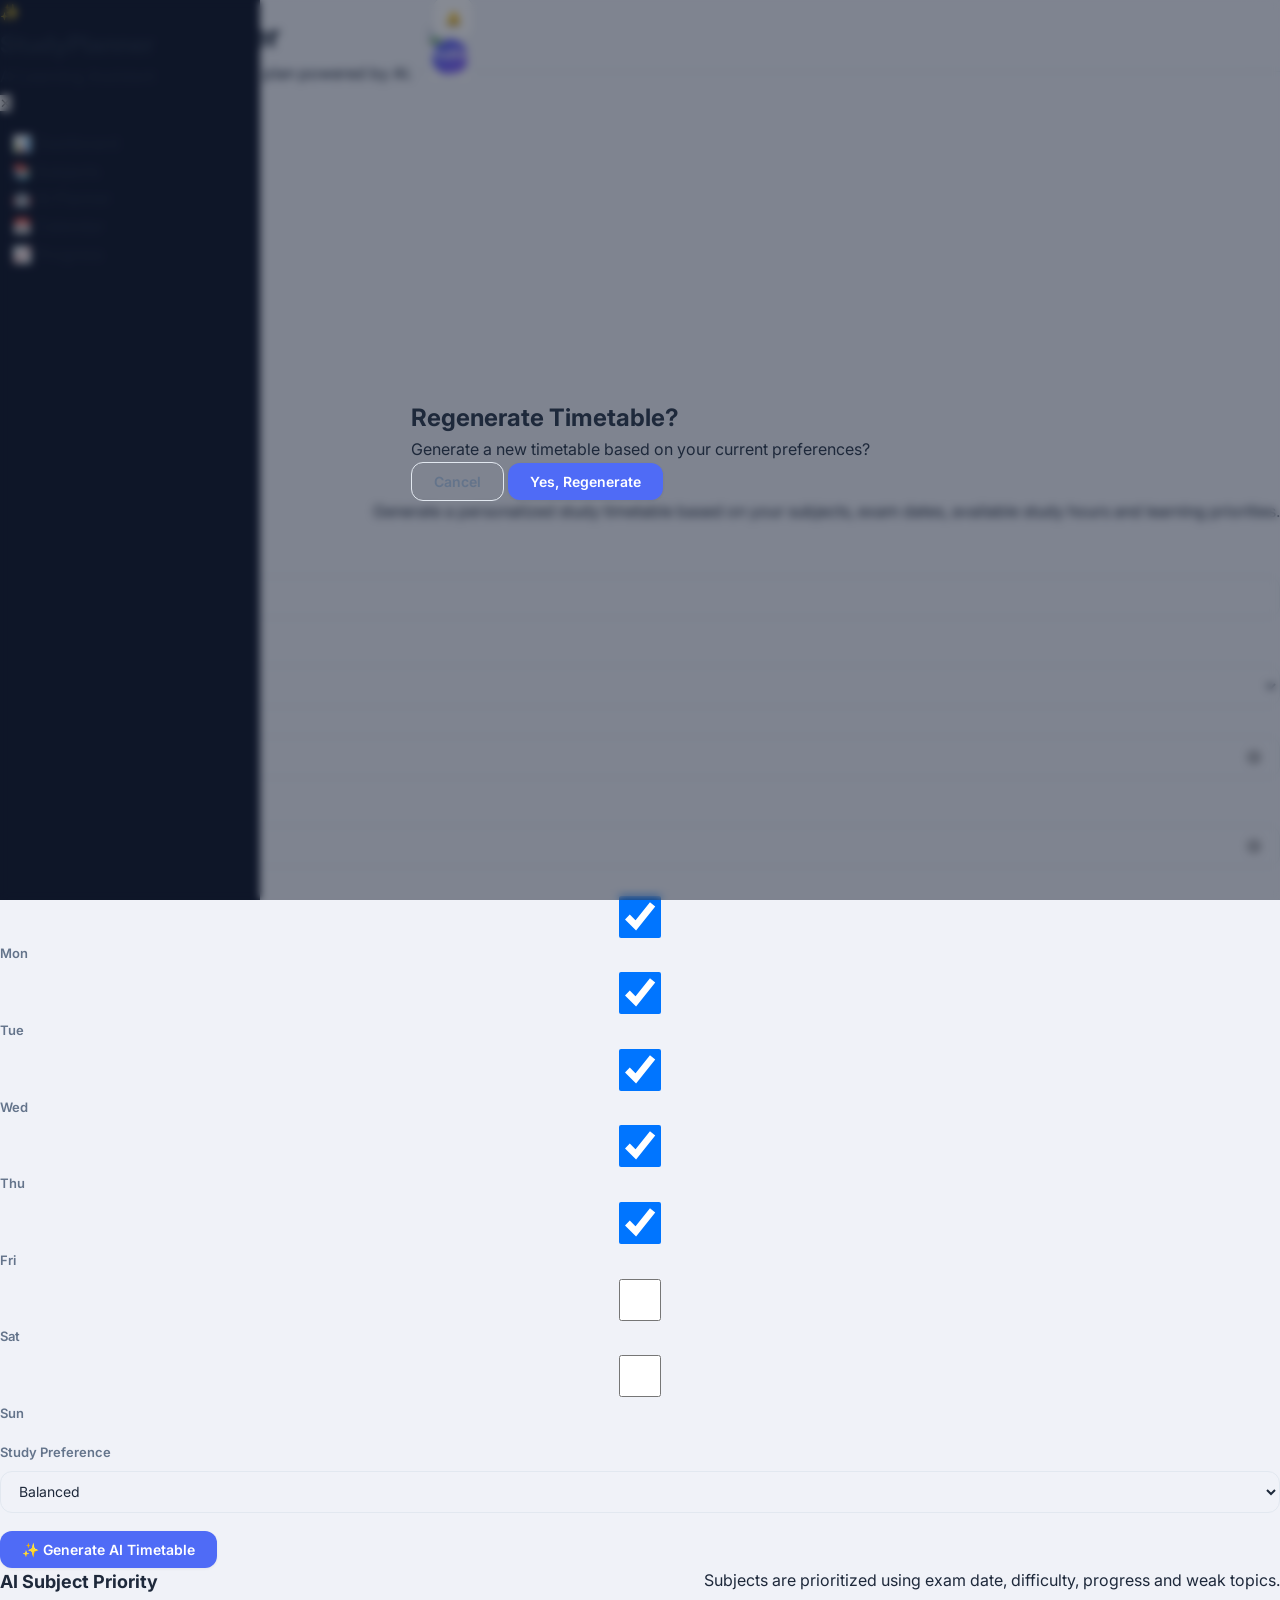
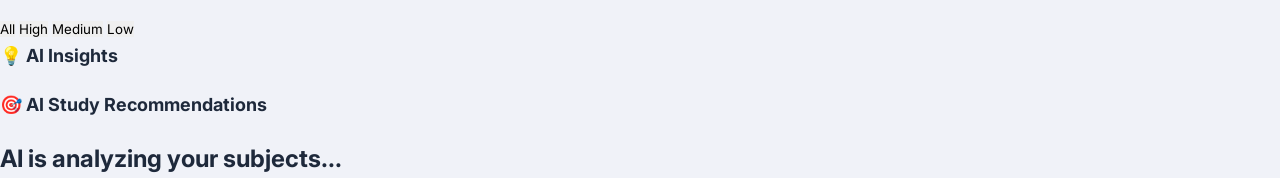
==== commit ce399867: "Add files via upload" ====
--- a/index.html
+++ b/index.html
@@ -1,650 +1,266 @@
 <!DOCTYPE html>
 <html lang="en">
 <head>
-  <meta charset="UTF-8" />
-  <meta name="viewport" content="width=device-width, initial-scale=1.0" />
-  <title>AI Study Planner — Smart Dashboard for Students</title>
-  <meta name="description" content="AI-powered study planner dashboard to organize subjects, track progress, manage tasks, and optimize your study schedule intelligently." />
-  <link rel="preconnect" href="https://fonts.googleapis.com" />
-  <link rel="preconnect" href="https://fonts.gstatic.com" crossorigin />
-  <link href="https://fonts.googleapis.com/css2?family=Inter:wght@300;400;500;600;700;800&display=swap" rel="stylesheet" />
-  <link href="https://fonts.googleapis.com/icon?family=Material+Icons+Round" rel="stylesheet" />
-  <link rel="stylesheet" href="styles.css" />
+    <meta charset="UTF-8">
+    <meta name="viewport" content="width=device-width, initial-scale=1.0">
+    <title>AI Study Planner</title>
+    <link href="https://fonts.googleapis.com/css2?family=Inter:wght@300;400;500;600;700&display=swap" rel="stylesheet">
+    <link rel="stylesheet" href="styles.css">
 </head>
 <body>
-  <div class="app-layout">
-    <!-- ===== SIDEBAR ===== -->
-    <aside class="sidebar" id="sidebar">
-      <div class="sidebar-brand">
-        <div class="brand-icon">
-          <span class="material-icons-round">auto_awesome</span>
+    <div class="app-container">
+        <!-- Sidebar -->
+        <aside class="sidebar" id="sidebar">
+            <div class="sidebar-header">
+                <div class="logo-icon">✨</div>
+                <div class="logo-text">
+                    <h2>StudyPlanner</h2>
+                    <span>AI Learning Assistant</span>
+                </div>
+                <button class="mobile-menu-close" id="mobile-menu-close">✕</button>
+            </div>
+            
+            <nav class="sidebar-nav">
+                <ul>
+                    <li><a href="#" class="nav-item">
+                        <span class="nav-icon">📊</span>
+                        <span>Dashboard</span>
+                    </a></li>
+                    <li><a href="#" class="nav-item">
+                        <span class="nav-icon">📚</span>
+                        <span>Subjects</span>
+                    </a></li>
+                    <li><a href="#" class="nav-item active">
+                        <span class="nav-icon">🤖</span>
+                        <span>AI Planner</span>
+                    </a></li>
+                    <li><a href="#" class="nav-item">
+                        <span class="nav-icon">📅</span>
+                        <span>Calendar</span>
+                    </a></li>
+                    <li><a href="#" class="nav-item">
+                        <span class="nav-icon">📈</span>
+                        <span>Progress</span>
+                    </a></li>
+                </ul>
+            </nav>
+        </aside>
+
+        <!-- Main Content -->
+        <main class="main-content">
+            <!-- Top Header -->
+            <header class="top-header">
+                <div class="header-left">
+                    <button class="mobile-menu-btn" id="mobile-menu-btn">☰</button>
+                    <div>
+                        <h1>AI Study Planner</h1>
+                        <p>Generate a personalized study plan powered by AI.</p>
+                    </div>
+                </div>
+                <div class="header-right">
+                    <button class="icon-btn" aria-label="Notifications">
+                        <span class="icon">🔔</span>
+                        <span class="notification-badge"></span>
+                    </button>
+                    <div class="profile-avatar">
+                        <img src="https://i.pravatar.cc/150?img=11" alt="Profile Avatar">
+                    </div>
+                </div>
+            </header>
+
+            <div class="dashboard-scroll">
+                <!-- Summary Cards -->
+                <section class="summary-cards">
+                    <div class="card summary-card">
+                        <div class="card-icon">⏱️</div>
+                        <div class="card-content">
+                            <h3>Study Hours</h3>
+                            <div class="value" id="stat-hours">24 hrs</div>
+                            <p>This week</p>
+                        </div>
+                    </div>
+                    <div class="card summary-card">
+                        <div class="card-icon">📚</div>
+                        <div class="card-content">
+                            <h3>Subjects</h3>
+                            <div class="value" id="stat-subjects">6</div>
+                            <p>Active subjects</p>
+                        </div>
+                    </div>
+                    <div class="card summary-card">
+                        <div class="card-icon">⚠️</div>
+                        <div class="card-content">
+                            <h3>Priority Subjects</h3>
+                            <div class="value" id="stat-priority">3</div>
+                            <p>Need attention</p>
+                        </div>
+                    </div>
+                    <div class="card summary-card">
+                        <div class="card-icon">📈</div>
+                        <div class="card-content">
+                            <h3>Plan Progress</h3>
+                            <div class="value" id="stat-progress">68%</div>
+                            <p>This week's progress</p>
+                        </div>
+                    </div>
+                </section>
+
+                <div class="two-column-layout">
+                    <!-- Left Column -->
+                    <div class="column-left">
+                        <!-- AI Generator Form -->
+                        <section class="card generator-section">
+                            <div class="section-header">
+                                <h2>✨ AI Timetable Generator</h2>
+                                <p>Generate a personalized study timetable based on your subjects, exam dates, available study hours and learning priorities.</p>
+                            </div>
+                            
+                            <form id="ai-generator-form" class="generator-form">
+                                <div class="form-row">
+                                    <div class="form-group">
+                                        <label for="study-hours">Daily Study Hours</label>
+                                        <input type="number" id="study-hours" min="1" max="16" value="4" required>
+                                    </div>
+                                    <div class="form-group">
+                                        <label for="session-duration">Session Duration</label>
+                                        <select id="session-duration">
+                                            <option value="25">25 minutes</option>
+                                            <option value="45">45 minutes</option>
+                                            <option value="60" selected>60 minutes</option>
+                                            <option value="90">90 minutes</option>
+                                        </select>
+                                    </div>
+                                </div>
+                                
+                                <div class="form-row">
+                                    <div class="form-group">
+                                        <label for="start-time">Study Start Time</label>
+                                        <input type="time" id="start-time" value="18:00" required>
+                                    </div>
+                                    <div class="form-group">
+                                        <label for="end-time">Study End Time</label>
+                                        <input type="time" id="end-time" value="22:00" required>
+                                    </div>
+                                </div>
+
+                                <div class="form-group full-width">
+                                    <label>Study Days</label>
+                                    <div class="checkbox-group">
+                                        <label class="checkbox-label"><input type="checkbox" name="days" value="Monday" checked> Mon</label>
+                                        <label class="checkbox-label"><input type="checkbox" name="days" value="Tuesday" checked> Tue</label>
+                                        <label class="checkbox-label"><input type="checkbox" name="days" value="Wednesday" checked> Wed</label>
+                                        <label class="checkbox-label"><input type="checkbox" name="days" value="Thursday" checked> Thu</label>
+                                        <label class="checkbox-label"><input type="checkbox" name="days" value="Friday" checked> Fri</label>
+                                        <label class="checkbox-label"><input type="checkbox" name="days" value="Saturday"> Sat</label>
+                                        <label class="checkbox-label"><input type="checkbox" name="days" value="Sunday"> Sun</label>
+                                    </div>
+                                </div>
+
+                                <div class="form-group full-width">
+                                    <label for="study-preference">Study Preference</label>
+                                    <select id="study-preference">
+                                        <option value="balanced">Balanced</option>
+                                        <option value="exam-focused">Exam Focused</option>
+                                        <option value="weak-subject">Weak Subject Focus</option>
+                                        <option value="revision">Revision Focus</option>
+                                    </select>
+                                </div>
+
+                                <button type="submit" class="btn btn-primary btn-large btn-full">
+                                    ✨ Generate AI Timetable
+                                </button>
+                            </form>
+                        </section>
+
+                        <!-- Generated Timetable Section -->
+                        <section class="card timetable-section" id="timetable-container" style="display: none;">
+                            <div class="section-header flex-between">
+                                <h2>Your AI-Generated Study Plan</h2>
+                                <div class="button-group">
+                                    <button class="btn btn-outline active">Today</button>
+                                    <button class="btn btn-outline">This Week</button>
+                                    <button class="btn btn-secondary" id="btn-regenerate">Regenerate</button>
+                                </div>
+                            </div>
+                            
+                            <div class="timetable-list" id="timetable-list">
+                                <!-- Timetable items will be inserted here by JS -->
+                            </div>
+                        </section>
+
+                        <!-- AI Subject Priority -->
+                        <section class="card priority-section">
+                            <div class="section-header">
+                                <h2>AI Subject Priority</h2>
+                                <p>Subjects are prioritized using exam date, difficulty, progress and weak topics.</p>
+                            </div>
+                            
+                            <div class="filter-group">
+                                <button class="filter-btn active" data-filter="all">All</button>
+                                <button class="filter-btn" data-filter="high">High</button>
+                                <button class="filter-btn" data-filter="medium">Medium</button>
+                                <button class="filter-btn" data-filter="low">Low</button>
+                            </div>
+
+                            <div class="priority-list" id="priority-list">
+                                <!-- Subject cards inserted by JS -->
+                            </div>
+                        </section>
+                    </div>
+
+                    <!-- Right Column -->
+                    <div class="column-right">
+                        <!-- AI Insights -->
+                        <section class="card highlight-card insights-card">
+                            <div class="section-header">
+                                <h2>💡 AI Insights</h2>
+                            </div>
+                            <div class="insights-list" id="insights-list">
+                                <!-- Insights inserted by JS -->
+                            </div>
+                        </section>
+
+                        <!-- AI Recommendations -->
+                        <section class="card recommendations-section">
+                            <div class="section-header">
+                                <h2>🎯 AI Study Recommendations</h2>
+                            </div>
+                            <div class="recommendations-list" id="recommendations-list">
+                                <!-- Recommendations inserted by JS -->
+                            </div>
+                        </section>
+                    </div>
+                </div>
+            </div>
+        </main>
+    </div>
+
+    <!-- Loading Overlay -->
+    <div class="loading-overlay" id="loading-overlay">
+        <div class="loading-content">
+            <div class="spinner"></div>
+            <h2 id="loading-text">AI is analyzing your subjects...</h2>
+            <div class="loading-progress">
+                <div class="progress-bar-fill" id="loading-progress-fill"></div>
+            </div>
         </div>
-        <div class="brand-text">
-          <span class="brand-name">AI STUDY</span>
-          <span class="brand-sub">PLANNER</span>
+    </div>
+
+    <!-- Confirmation Modal -->
+    <div class="modal-overlay" id="confirm-modal">
+        <div class="modal">
+            <h2>Regenerate Timetable?</h2>
+            <p>Generate a new timetable based on your current preferences?</p>
+            <div class="modal-actions">
+                <button class="btn btn-outline" id="btn-cancel-modal">Cancel</button>
+                <button class="btn btn-primary" id="btn-confirm-modal">Yes, Regenerate</button>
+            </div>
         </div>
-      </div>
-
-      <nav class="sidebar-nav">
-        <ul>
-          <li>
-            <a href="#" class="nav-link active" data-page="dashboard" id="nav-dashboard">
-              <span class="material-icons-round">dashboard</span>
-              <span class="nav-label">Dashboard</span>
-            </a>
-          </li>
-          <li>
-            <a href="#" class="nav-link" data-page="subjects" id="nav-subjects">
-              <span class="material-icons-round">menu_book</span>
-              <span class="nav-label">My Subjects</span>
-            </a>
-          </li>
-          <li>
-            <a href="#" class="nav-link" data-page="planner" id="nav-planner">
-              <span class="material-icons-round">event_note</span>
-              <span class="nav-label">Study Planner</span>
-            </a>
-          </li>
-          <li>
-            <a href="#" class="nav-link" data-page="calendar" id="nav-calendar">
-              <span class="material-icons-round">calendar_month</span>
-              <span class="nav-label">Calendar</span>
-            </a>
-          </li>
-          <li>
-            <a href="#" class="nav-link" data-page="smartlearning" id="nav-smartlearning">
-              <span class="material-icons-round">psychology</span>
-              <span class="nav-label">Smart Learning</span>
-            </a>
-          </li>
-          <li>
-            <a href="#" class="nav-link" data-page="quizzes" id="nav-quizzes">
-              <span class="material-icons-round">quiz</span>
-              <span class="nav-label">Quizzes</span>
-            </a>
-          </li>
-          <li>
-            <a href="#" class="nav-link" data-page="progress" id="nav-progress">
-              <span class="material-icons-round">trending_up</span>
-              <span class="nav-label">Progress</span>
-            </a>
-          </li>
-          <li>
-            <a href="#" class="nav-link" data-page="goals" id="nav-goals">
-              <span class="material-icons-round">flag</span>
-              <span class="nav-label">Goals</span>
-            </a>
-          </li>
-          <li>
-            <a href="#" class="nav-link" data-page="assistant" id="nav-assistant">
-              <span class="material-icons-round">smart_toy</span>
-              <span class="nav-label">AI Assistant</span>
-            </a>
-          </li>
-        </ul>
-      </nav>
-
-      <div class="sidebar-footer">
-        <a href="#" class="nav-link" data-page="settings" id="nav-settings">
-          <span class="material-icons-round">settings</span>
-          <span class="nav-label">Settings</span>
-        </a>
-      </div>
-    </aside>
-
-    <!-- ===== MAIN CONTENT ===== -->
-    <div class="main-wrapper">
-      <!-- TOP HEADER -->
-      <header class="top-header" id="topHeader">
-        <button class="sidebar-toggle" id="sidebarToggle">
-          <span class="material-icons-round">menu</span>
-        </button>
-        <div class="header-search">
-          <span class="material-icons-round search-icon">search</span>
-          <input type="text" id="globalSearch" placeholder="Search subjects, lessons, tasks..." />
-        </div>
-        <div class="header-actions">
-          <button class="icon-btn notif-btn" id="notifBtn">
-            <span class="material-icons-round">notifications_none</span>
-            <span class="notif-badge" id="notifBadge">3</span>
-          </button>
-          <div class="profile-section" id="profileSection">
-            <div class="profile-avatar" id="profileAvatar">VS</div>
-            <div class="profile-info">
-              <span class="profile-name" id="profileName">Vishv Shah</span>
-              <span class="profile-badge">STUDENT</span>
-            </div>
-            <span class="material-icons-round profile-chevron">expand_more</span>
-          </div>
-        </div>
-      </header>
-
-      <!-- ===== PAGE: DASHBOARD ===== -->
-      <main class="page-content" id="page-dashboard">
-        <!-- Welcome Card -->
-        <section class="welcome-card" id="welcomeCard">
-          <div class="welcome-content">
-            <h1 id="welcomeGreeting">Good morning, Vishv 👋</h1>
-            <p class="welcome-sub">Let's make today's study session productive.</p>
-            <button class="btn btn-primary btn-glow" id="reoptimizeBtn">
-              <span class="material-icons-round">auto_fix_high</span>
-              Re-optimize AI Schedule
-            </button>
-          </div>
-          <div class="welcome-illustration">
-            <div class="floating-shapes">
-              <div class="shape shape-1"></div>
-              <div class="shape shape-2"></div>
-              <div class="shape shape-3"></div>
-            </div>
-            <span class="material-icons-round welcome-icon">school</span>
-          </div>
-        </section>
-
-        <!-- Statistics Cards -->
-        <section class="stats-grid" id="statsGrid">
-          <div class="stat-card" id="statStudyHours">
-            <div class="stat-icon-wrap blue">
-              <span class="material-icons-round">schedule</span>
-            </div>
-            <div class="stat-info">
-              <span class="stat-value" id="statStudyVal">3.5h</span>
-              <span class="stat-label">Study Hours</span>
-              <span class="stat-sub">Target: 4.0h daily</span>
-            </div>
-            <div class="stat-progress-ring blue" id="studyHoursRing">
-              <svg viewBox="0 0 36 36">
-                <path class="ring-bg" d="M18 2.0845 a 15.9155 15.9155 0 0 1 0 31.831 a 15.9155 15.9155 0 0 1 0 -31.831" />
-                <path class="ring-fill" stroke-dasharray="87.5, 100" d="M18 2.0845 a 15.9155 15.9155 0 0 1 0 31.831 a 15.9155 15.9155 0 0 1 0 -31.831" />
-              </svg>
-            </div>
-          </div>
-
-          <div class="stat-card" id="statCompleted">
-            <div class="stat-icon-wrap green">
-              <span class="material-icons-round">task_alt</span>
-            </div>
-            <div class="stat-info">
-              <span class="stat-value" id="statCompletedVal">6</span>
-              <span class="stat-label">Completed</span>
-              <span class="stat-sub">Tasks completed today</span>
-            </div>
-            <div class="stat-trend up">
-              <span class="material-icons-round">trending_up</span>
-              +2
-            </div>
-          </div>
-
-          <div class="stat-card" id="statOverall">
-            <div class="stat-icon-wrap purple">
-              <span class="material-icons-round">pie_chart</span>
-            </div>
-            <div class="stat-info">
-              <span class="stat-value" id="statOverallVal">67%</span>
-              <span class="stat-label">Overall Progress</span>
-              <span class="stat-sub">Across all subjects</span>
-            </div>
-            <div class="stat-progress-ring purple" id="overallRing">
-              <svg viewBox="0 0 36 36">
-                <path class="ring-bg" d="M18 2.0845 a 15.9155 15.9155 0 0 1 0 31.831 a 15.9155 15.9155 0 0 1 0 -31.831" />
-                <path class="ring-fill" stroke-dasharray="67, 100" d="M18 2.0845 a 15.9155 15.9155 0 0 1 0 31.831 a 15.9155 15.9155 0 0 1 0 -31.831" />
-              </svg>
-            </div>
-          </div>
-
-          <div class="stat-card" id="statDeadline">
-            <div class="stat-icon-wrap orange">
-              <span class="material-icons-round">event</span>
-            </div>
-            <div class="stat-info">
-              <span class="stat-value" id="statDeadlineVal">12 Days</span>
-              <span class="stat-label">Next Deadline</span>
-              <span class="stat-sub" id="statDeadlineSub">Physics — Wave Optics</span>
-            </div>
-          </div>
-
-          <div class="stat-card" id="statStreak">
-            <div class="stat-icon-wrap red">
-              <span class="material-icons-round">local_fire_department</span>
-            </div>
-            <div class="stat-info">
-              <span class="stat-value" id="statStreakVal">14 Days</span>
-              <span class="stat-label">Study Streak</span>
-              <span class="stat-sub">🔥 Keep it going!</span>
-            </div>
-          </div>
-
-          <div class="stat-card" id="statPending">
-            <div class="stat-icon-wrap teal">
-              <span class="material-icons-round">pending_actions</span>
-            </div>
-            <div class="stat-info">
-              <span class="stat-value" id="statPendingVal">3 Tasks</span>
-              <span class="stat-label">Pending Tasks</span>
-              <span class="stat-sub">Need completion</span>
-            </div>
-          </div>
-        </section>
-
-        <!-- Today's Study Plan + AI Recommendation -->
-        <section class="plan-ai-row">
-          <div class="todays-plan-section">
-            <div class="section-header">
-              <div>
-                <h2>Today's Study Plan</h2>
-                <p class="section-sub">Intelligently organized by AI based on your priorities</p>
-              </div>
-              <button class="btn btn-outline btn-sm" id="addTaskBtn">
-                <span class="material-icons-round">add</span>
-                Add Task
-              </button>
-            </div>
-            <div class="plan-timeline" id="planTimeline">
-              <!-- Populated by JS -->
-            </div>
-          </div>
-
-          <div class="ai-recommend-card" id="aiRecommendCard">
-            <div class="ai-rec-header">
-              <span class="material-icons-round">auto_awesome</span>
-              <span>AI Recommendation</span>
-            </div>
-            <p class="ai-rec-text" id="aiRecText">
-              Your <strong>Mathematics</strong> progress is lower than your target. Spend today's second study session revising important concepts and solving practice questions.
-            </p>
-            <button class="btn btn-ai-primary" id="startAiLesson">
-              <span class="material-icons-round">play_arrow</span>
-              Start AI Smart Lesson
-            </button>
-            <div class="ai-rec-illustration">
-              <span class="material-icons-round">psychology</span>
-            </div>
-          </div>
-        </section>
-
-        <!-- Weekly Progress Chart + Upcoming Tasks -->
-        <section class="bottom-row">
-          <div class="chart-section">
-            <div class="section-header">
-              <div>
-                <h2>Weekly Study Progress</h2>
-                <p class="section-sub">Your study hours this week</p>
-              </div>
-              <div class="chart-legend">
-                <span class="legend-item"><span class="legend-dot blue"></span>Study Hours</span>
-                <span class="legend-item"><span class="legend-dot green"></span>Target</span>
-              </div>
-            </div>
-            <div class="chart-container" id="weeklyChart">
-              <!-- Canvas chart rendered by JS -->
-              <canvas id="weeklyCanvas"></canvas>
-            </div>
-          </div>
-
-          <div class="upcoming-section">
-            <div class="section-header">
-              <div>
-                <h2>Upcoming Tasks</h2>
-                <p class="section-sub">What's coming next</p>
-              </div>
-            </div>
-            <div class="upcoming-list" id="upcomingList">
-              <!-- Populated by JS -->
-            </div>
-          </div>
-        </section>
-      </main>
-
-      <!-- ===== PAGE: MY SUBJECTS ===== -->
-      <main class="page-content hidden" id="page-subjects">
-        <div class="page-top-bar">
-          <div>
-            <h1>My Subjects</h1>
-            <p class="section-sub">Manage and track your enrolled subjects</p>
-          </div>
-          <button class="btn btn-primary" id="addSubjectBtn">
-            <span class="material-icons-round">add</span>
-            Add Subject
-          </button>
-        </div>
-        <div class="subjects-grid" id="subjectsGrid">
-          <!-- Populated by JS -->
-        </div>
-      </main>
-
-      <!-- ===== PAGE: STUDY PLANNER ===== -->
-      <main class="page-content hidden" id="page-planner">
-        <div class="page-top-bar">
-          <div>
-            <h1>Study Planner</h1>
-            <p class="section-sub">Plan and schedule your study sessions</p>
-          </div>
-          <button class="btn btn-primary" id="newPlanBtn">
-            <span class="material-icons-round">add</span>
-            New Session
-          </button>
-        </div>
-        <div class="planner-board" id="plannerBoard">
-          <div class="planner-column" id="plannerTodo">
-            <div class="col-header todo">
-              <span class="material-icons-round">radio_button_unchecked</span>
-              <h3>To Do</h3>
-              <span class="col-count" id="todoCount">0</span>
-            </div>
-            <div class="col-body" id="todoBody"></div>
-          </div>
-          <div class="planner-column" id="plannerProgress">
-            <div class="col-header progress">
-              <span class="material-icons-round">timelapse</span>
-              <h3>In Progress</h3>
-              <span class="col-count" id="progressCount">0</span>
-            </div>
-            <div class="col-body" id="progressBody"></div>
-          </div>
-          <div class="planner-column" id="plannerDone">
-            <div class="col-header done">
-              <span class="material-icons-round">check_circle</span>
-              <h3>Completed</h3>
-              <span class="col-count" id="doneCount">0</span>
-            </div>
-            <div class="col-body" id="doneBody"></div>
-          </div>
-        </div>
-      </main>
-
-      <!-- ===== PAGE: CALENDAR ===== -->
-      <main class="page-content hidden" id="page-calendar">
-        <div class="page-top-bar">
-          <div>
-            <h1>Calendar</h1>
-            <p class="section-sub">View your study schedule on the calendar</p>
-          </div>
-          <div class="cal-nav">
-            <button class="btn btn-outline btn-sm" id="calPrev"><span class="material-icons-round">chevron_left</span></button>
-            <span class="cal-month-label" id="calMonthLabel">August 2026</span>
-            <button class="btn btn-outline btn-sm" id="calNext"><span class="material-icons-round">chevron_right</span></button>
-          </div>
-        </div>
-        <div class="calendar-grid" id="calendarGrid">
-          <!-- Populated by JS -->
-        </div>
-        <div class="cal-events-panel" id="calEventsPanel">
-          <h3 id="calEventsTitle">Events</h3>
-          <div id="calEventsList"></div>
-        </div>
-      </main>
-
-      <!-- ===== PAGE: SMART LEARNING ===== -->
-      <main class="page-content hidden" id="page-smartlearning">
-        <div class="page-top-bar">
-          <div>
-            <h1>Smart Learning</h1>
-            <p class="section-sub">AI-powered personalized learning paths</p>
-          </div>
-        </div>
-        <div class="smart-learning-grid" id="smartLearningGrid">
-          <!-- Populated by JS -->
-        </div>
-      </main>
-
-      <!-- ===== PAGE: QUIZZES ===== -->
-      <main class="page-content hidden" id="page-quizzes">
-        <div class="page-top-bar">
-          <div>
-            <h1>Quizzes</h1>
-            <p class="section-sub">Test your knowledge with AI-generated quizzes</p>
-          </div>
-          <button class="btn btn-primary" id="generateQuizBtn">
-            <span class="material-icons-round">auto_awesome</span>
-            Generate Quiz
-          </button>
-        </div>
-        <div class="quizzes-grid" id="quizzesGrid">
-          <!-- Populated by JS -->
-        </div>
-      </main>
-
-      <!-- ===== PAGE: PROGRESS ===== -->
-      <main class="page-content hidden" id="page-progress">
-        <div class="page-top-bar">
-          <div>
-            <h1>Progress</h1>
-            <p class="section-sub">Track your study performance and growth</p>
-          </div>
-        </div>
-        <div class="progress-overview" id="progressOverview">
-          <!-- Populated by JS -->
-        </div>
-      </main>
-
-      <!-- ===== PAGE: GOALS ===== -->
-      <main class="page-content hidden" id="page-goals">
-        <div class="page-top-bar">
-          <div>
-            <h1>Goals</h1>
-            <p class="section-sub">Set and track your study goals</p>
-          </div>
-          <button class="btn btn-primary" id="addGoalBtn">
-            <span class="material-icons-round">add</span>
-            Add Goal
-          </button>
-        </div>
-        <div class="goals-list" id="goalsList">
-          <!-- Populated by JS -->
-        </div>
-      </main>
-
-      <!-- ===== PAGE: AI ASSISTANT ===== -->
-      <main class="page-content hidden" id="page-assistant">
-        <div class="page-top-bar">
-          <div>
-            <h1>AI Assistant</h1>
-            <p class="section-sub">Your personal AI study companion</p>
-          </div>
-        </div>
-        <div class="assistant-container" id="assistantContainer">
-          <div class="chat-messages" id="chatMessages">
-            <div class="chat-bubble ai">
-              <span class="material-icons-round">smart_toy</span>
-              <div>
-                <p>Hello! I'm your AI Study Assistant. I can help you plan study sessions, explain concepts, create practice questions, and optimize your schedule. How can I help you today?</p>
-              </div>
-            </div>
-          </div>
-          <div class="chat-input-bar">
-            <input type="text" id="chatInput" placeholder="Ask me anything about your studies..." />
-            <button class="btn btn-primary btn-icon" id="chatSend">
-              <span class="material-icons-round">send</span>
-            </button>
-          </div>
-        </div>
-      </main>
-
-      <!-- ===== PAGE: SETTINGS ===== -->
-      <main class="page-content hidden" id="page-settings">
-        <div class="page-top-bar">
-          <div>
-            <h1>Settings</h1>
-            <p class="section-sub">Customize your study planner</p>
-          </div>
-        </div>
-        <div class="settings-sections" id="settingsSections">
-          <div class="settings-card">
-            <h3><span class="material-icons-round">person</span> Profile Settings</h3>
-            <div class="setting-row">
-              <label for="settingName">Full Name</label>
-              <input type="text" id="settingName" value="Vishv Shah" />
-            </div>
-            <div class="setting-row">
-              <label for="settingEmail">Email</label>
-              <input type="email" id="settingEmail" value="vishv@student.edu" />
-            </div>
-            <div class="setting-row">
-              <label for="settingTarget">Daily Study Target (hours)</label>
-              <input type="number" id="settingTarget" value="4" min="1" max="16" />
-            </div>
-            <button class="btn btn-primary" id="saveProfileBtn">Save Profile</button>
-          </div>
-          <div class="settings-card">
-            <h3><span class="material-icons-round">palette</span> Appearance</h3>
-            <div class="setting-row">
-              <label>Theme</label>
-              <div class="theme-options">
-                <button class="theme-btn active" data-theme="light" id="themeLight">☀️ Light</button>
-                <button class="theme-btn" data-theme="dark" id="themeDark">🌙 Dark</button>
-              </div>
-            </div>
-          </div>
-          <div class="settings-card">
-            <h3><span class="material-icons-round">notifications</span> Notifications</h3>
-            <div class="setting-row">
-              <label>Study Reminders</label>
-              <label class="toggle-switch">
-                <input type="checkbox" id="settingReminders" checked />
-                <span class="toggle-slider"></span>
-              </label>
-            </div>
-            <div class="setting-row">
-              <label>Deadline Alerts</label>
-              <label class="toggle-switch">
-                <input type="checkbox" id="settingDeadlineAlerts" checked />
-                <span class="toggle-slider"></span>
-              </label>
-            </div>
-          </div>
-        </div>
-      </main>
     </div>
-  </div>
-
-  <!-- Add Task Modal -->
-  <div class="modal-overlay hidden" id="addTaskModal">
-    <div class="modal-card">
-      <div class="modal-header">
-        <h3>Add Study Task</h3>
-        <button class="icon-btn modal-close" id="closeTaskModal"><span class="material-icons-round">close</span></button>
-      </div>
-      <div class="modal-body">
-        <div class="form-group">
-          <label for="taskSubject">Subject</label>
-          <select id="taskSubject">
-            <option value="">Select subject...</option>
-          </select>
-        </div>
-        <div class="form-group">
-          <label for="taskLesson">Lesson / Topic</label>
-          <input type="text" id="taskLesson" placeholder="e.g. Quadratic Equations" />
-        </div>
-        <div class="form-group">
-          <label for="taskDuration">Duration (minutes)</label>
-          <input type="number" id="taskDuration" value="45" min="10" max="180" />
-        </div>
-        <div class="form-group">
-          <label for="taskPriority">Priority</label>
-          <select id="taskPriority">
-            <option value="high">🔴 High</option>
-            <option value="medium" selected>🟡 Medium</option>
-            <option value="low">🟢 Low</option>
-          </select>
-        </div>
-        <div class="form-group">
-          <label for="taskTime">Start Time</label>
-          <input type="time" id="taskTime" value="09:00" />
-        </div>
-        <div class="form-group">
-          <label for="taskDate">Due Date</label>
-          <input type="date" id="taskDate" />
-        </div>
-      </div>
-      <div class="modal-footer">
-        <button class="btn btn-outline" id="cancelTaskModal">Cancel</button>
-        <button class="btn btn-primary" id="saveTaskBtn">
-          <span class="material-icons-round">check</span>
-          Save Task
-        </button>
-      </div>
-    </div>
-  </div>
-
-  <!-- Add Subject Modal -->
-  <div class="modal-overlay hidden" id="addSubjectModal">
-    <div class="modal-card">
-      <div class="modal-header">
-        <h3>Add Subject</h3>
-        <button class="icon-btn modal-close" id="closeSubjectModal"><span class="material-icons-round">close</span></button>
-      </div>
-      <div class="modal-body">
-        <div class="form-group">
-          <label for="subjectName">Subject Name</label>
-          <input type="text" id="subjectName" placeholder="e.g. Mathematics" />
-        </div>
-        <div class="form-group">
-          <label for="subjectColor">Color</label>
-          <div class="color-picker" id="subjectColorPicker">
-            <button class="color-dot active" data-color="#4F6BF6" style="background:#4F6BF6;"></button>
-            <button class="color-dot" data-color="#10B981" style="background:#10B981;"></button>
-            <button class="color-dot" data-color="#8B5CF6" style="background:#8B5CF6;"></button>
-            <button class="color-dot" data-color="#F59E0B" style="background:#F59E0B;"></button>
-            <button class="color-dot" data-color="#EF4444" style="background:#EF4444;"></button>
-            <button class="color-dot" data-color="#06B6D4" style="background:#06B6D4;"></button>
-          </div>
-        </div>
-        <div class="form-group">
-          <label for="subjectTarget">Weekly Target (hours)</label>
-          <input type="number" id="subjectTarget" value="6" min="1" max="40" />
-        </div>
-      </div>
-      <div class="modal-footer">
-        <button class="btn btn-outline" id="cancelSubjectModal">Cancel</button>
-        <button class="btn btn-primary" id="saveSubjectBtn">
-          <span class="material-icons-round">check</span>
-          Save Subject
-        </button>
-      </div>
-    </div>
-  </div>
-
-  <!-- Add Goal Modal -->
-  <div class="modal-overlay hidden" id="addGoalModal">
-    <div class="modal-card">
-      <div class="modal-header">
-        <h3>Add Goal</h3>
-        <button class="icon-btn modal-close" id="closeGoalModal"><span class="material-icons-round">close</span></button>
-      </div>
-      <div class="modal-body">
-        <div class="form-group">
-          <label for="goalTitle">Goal Title</label>
-          <input type="text" id="goalTitle" placeholder="e.g. Complete Calculus chapter" />
-        </div>
-        <div class="form-group">
-          <label for="goalSubject">Related Subject</label>
-          <select id="goalSubject">
-            <option value="">Select subject...</option>
-          </select>
-        </div>
-        <div class="form-group">
-          <label for="goalDeadline">Deadline</label>
-          <input type="date" id="goalDeadline" />
-        </div>
-        <div class="form-group">
-          <label for="goalDescription">Description</label>
-          <textarea id="goalDescription" rows="3" placeholder="Describe your goal..."></textarea>
-        </div>
-      </div>
-      <div class="modal-footer">
-        <button class="btn btn-outline" id="cancelGoalModal">Cancel</button>
-        <button class="btn btn-primary" id="saveGoalBtn">
-          <span class="material-icons-round">check</span>
-          Save Goal
-        </button>
-      </div>
-    </div>
-  </div>
-
-  <!-- Notification Toast -->
-  <div class="toast-container" id="toastContainer"></div>
-
-  <script src="db.js"></script>
-  <script src="app.js"></script>
+
+    <!-- Toast Notifications Container -->
+    <div class="toast-container" id="toast-container"></div>
+
+    <script src="app.js"></script>
 </body>
 </html>
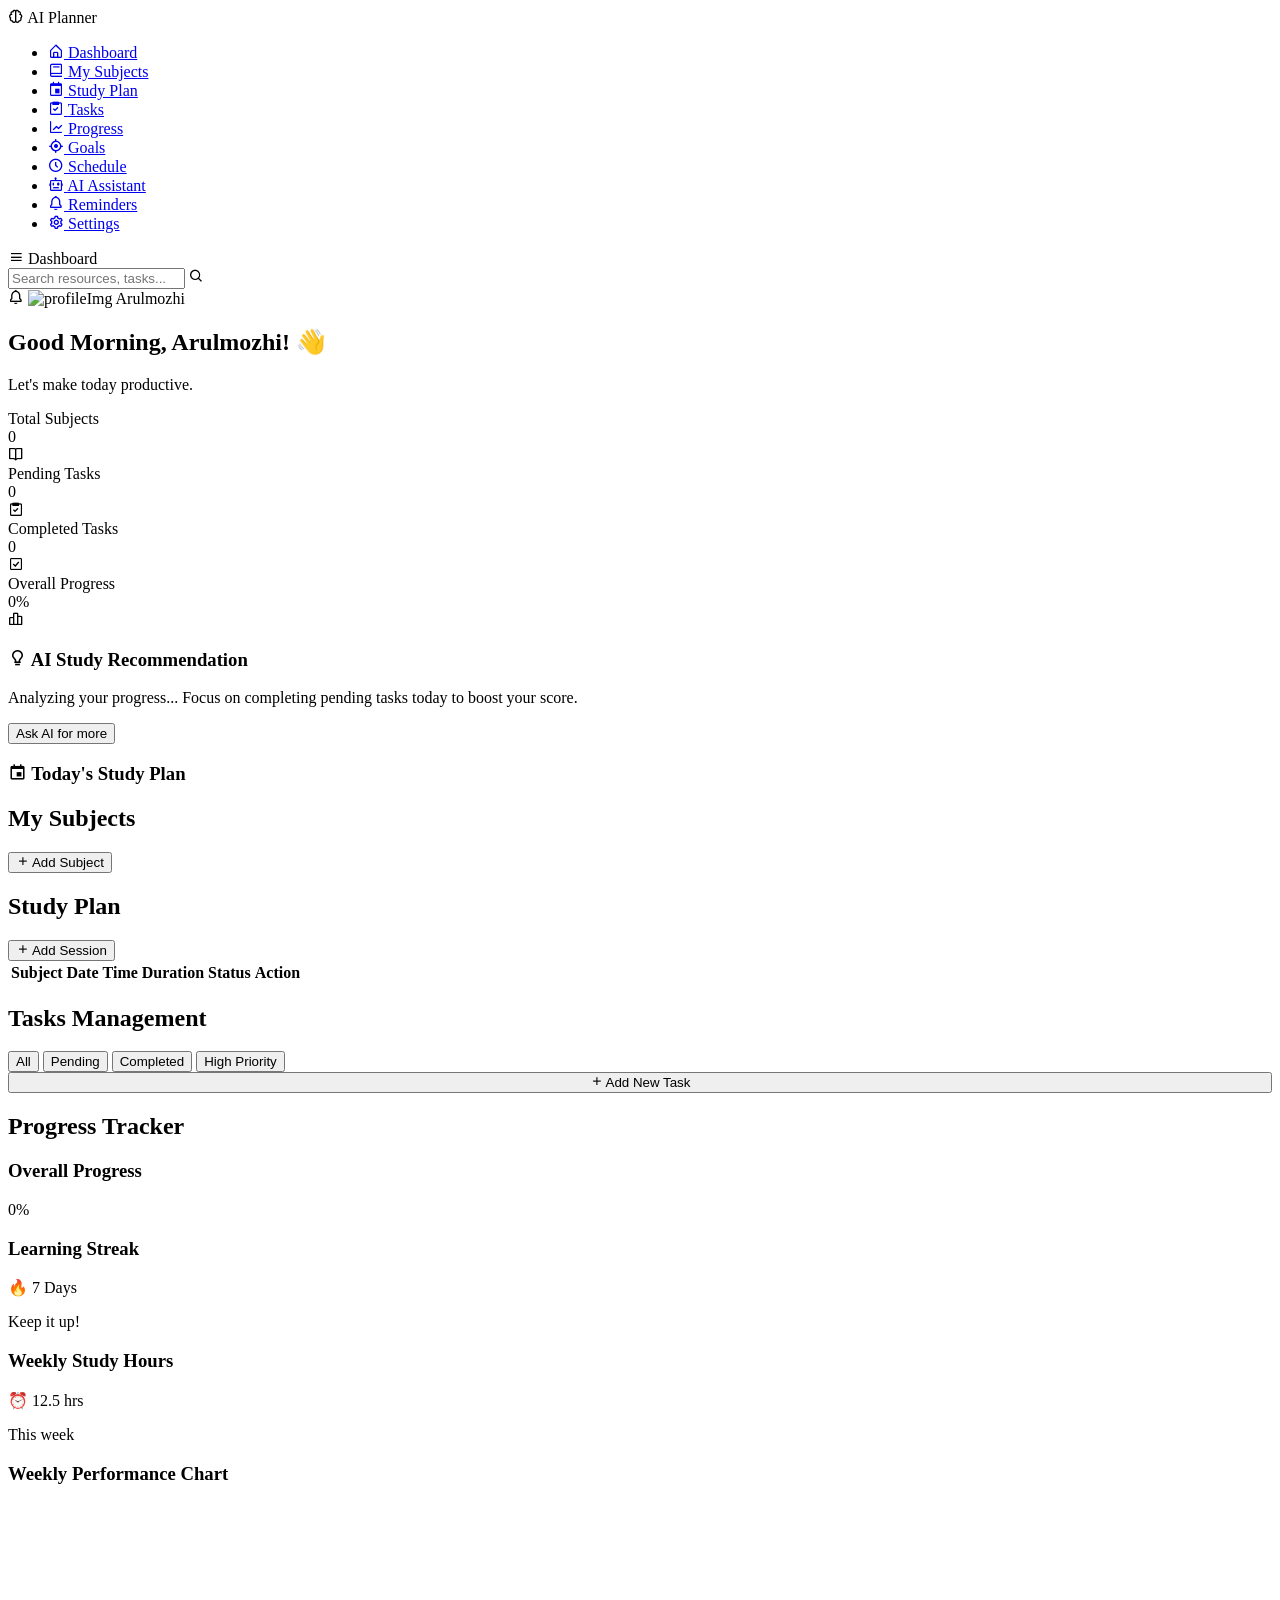
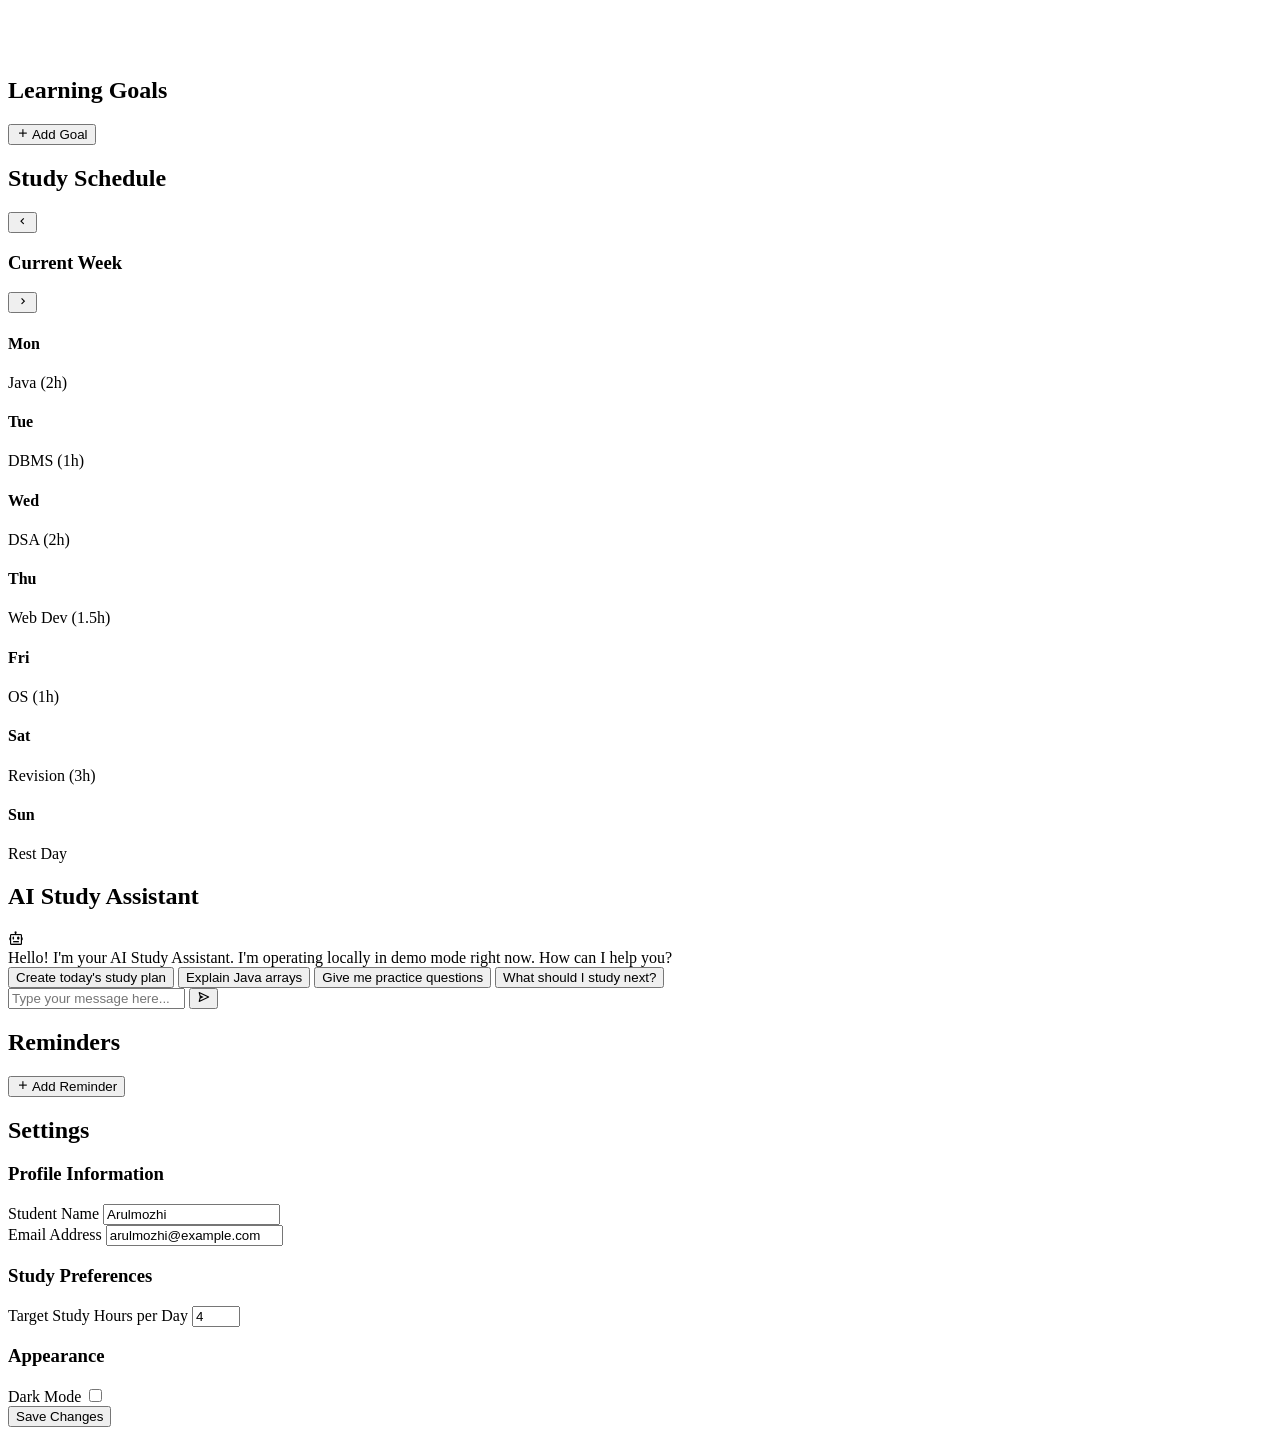
==== commit 779ebb8b: "Add files via upload" ====
--- a/index.html
+++ b/index.html
@@ -3,264 +3,499 @@
 <head>
     <meta charset="UTF-8">
     <meta name="viewport" content="width=device-width, initial-scale=1.0">
-    <title>AI Study Planner</title>
-    <link href="https://fonts.googleapis.com/css2?family=Inter:wght@300;400;500;600;700&display=swap" rel="stylesheet">
-    <link rel="stylesheet" href="styles.css">
+    <title>AI Study Planner (Frontend Only)</title>
+    <!-- Boxicons for modern icons -->
+    <link href='https://unpkg.com/boxicons@2.1.4/css/boxicons.min.css' rel='stylesheet'>
+    <!-- Chart.js for charts -->
+    <script src="https://cdn.jsdelivr.net/npm/chart.js"></script>
+    <link rel="stylesheet" href="style.css">
 </head>
 <body>
-    <div class="app-container">
-        <!-- Sidebar -->
-        <aside class="sidebar" id="sidebar">
-            <div class="sidebar-header">
-                <div class="logo-icon">✨</div>
-                <div class="logo-text">
-                    <h2>StudyPlanner</h2>
-                    <span>AI Learning Assistant</span>
-                </div>
-                <button class="mobile-menu-close" id="mobile-menu-close">✕</button>
-            </div>
+    
+    <!-- Sidebar Navigation -->
+    <nav class="sidebar">
+        <div class="logo-details">
+            <i class='bx bx-brain'></i>
+            <span class="logo_name">AI Planner</span>
+        </div>
+        <ul class="nav-links">
+            <li>
+                <a href="#" data-target="dashboard" class="active">
+                    <i class='bx bx-home-alt'></i>
+                    <span class="links_name">Dashboard</span>
+                </a>
+            </li>
+            <li>
+                <a href="#" data-target="my-subjects">
+                    <i class='bx bx-book'></i>
+                    <span class="links_name">My Subjects</span>
+                </a>
+            </li>
+            <li>
+                <a href="#" data-target="study-plan">
+                    <i class='bx bx-calendar-event'></i>
+                    <span class="links_name">Study Plan</span>
+                </a>
+            </li>
+            <li>
+                <a href="#" data-target="tasks">
+                    <i class='bx bx-task'></i>
+                    <span class="links_name">Tasks</span>
+                </a>
+            </li>
+            <li>
+                <a href="#" data-target="progress">
+                    <i class='bx bx-line-chart'></i>
+                    <span class="links_name">Progress</span>
+                </a>
+            </li>
+            <li>
+                <a href="#" data-target="goals">
+                    <i class='bx bx-target-lock'></i>
+                    <span class="links_name">Goals</span>
+                </a>
+            </li>
+            <li>
+                <a href="#" data-target="schedule">
+                    <i class='bx bx-time-five'></i>
+                    <span class="links_name">Schedule</span>
+                </a>
+            </li>
+            <li>
+                <a href="#" data-target="ai-assistant">
+                    <i class='bx bx-bot'></i>
+                    <span class="links_name">AI Assistant</span>
+                </a>
+            </li>
+            <li>
+                <a href="#" data-target="reminders">
+                    <i class='bx bx-bell'></i>
+                    <span class="links_name">Reminders</span>
+                </a>
+            </li>
+            <li>
+                <a href="#" data-target="settings">
+                    <i class='bx bx-cog'></i>
+                    <span class="links_name">Settings</span>
+                </a>
+            </li>
+        </ul>
+    </nav>
+
+    <!-- Main Content Area -->
+    <section class="home-section">
+        <nav class="topbar">
+            <div class="sidebar-button">
+                <i class='bx bx-menu sidebarBtn'></i>
+                <span class="dashboard-title">Dashboard</span>
+            </div>
+            <div class="search-box">
+                <input type="text" placeholder="Search resources, tasks...">
+                <i class='bx bx-search'></i>
+            </div>
+            <div class="profile-details">
+                <i class='bx bx-bell notification-icon'></i>
+                <img src="https://ui-avatars.com/api/?name=Arulmozhi&background=6c5ce7&color=fff" alt="profileImg">
+                <span class="admin_name" id="display-student-name">Arulmozhi</span>
+            </div>
+        </nav>
+
+        <div class="main-content">
             
-            <nav class="sidebar-nav">
-                <ul>
-                    <li><a href="#" class="nav-item">
-                        <span class="nav-icon">📊</span>
-                        <span>Dashboard</span>
-                    </a></li>
-                    <li><a href="#" class="nav-item">
-                        <span class="nav-icon">📚</span>
-                        <span>Subjects</span>
-                    </a></li>
-                    <li><a href="#" class="nav-item active">
-                        <span class="nav-icon">🤖</span>
-                        <span>AI Planner</span>
-                    </a></li>
-                    <li><a href="#" class="nav-item">
-                        <span class="nav-icon">📅</span>
-                        <span>Calendar</span>
-                    </a></li>
-                    <li><a href="#" class="nav-item">
-                        <span class="nav-icon">📈</span>
-                        <span>Progress</span>
-                    </a></li>
-                </ul>
-            </nav>
-        </aside>
-
-        <!-- Main Content -->
-        <main class="main-content">
-            <!-- Top Header -->
-            <header class="top-header">
-                <div class="header-left">
-                    <button class="mobile-menu-btn" id="mobile-menu-btn">☰</button>
-                    <div>
-                        <h1>AI Study Planner</h1>
-                        <p>Generate a personalized study plan powered by AI.</p>
-                    </div>
-                </div>
-                <div class="header-right">
-                    <button class="icon-btn" aria-label="Notifications">
-                        <span class="icon">🔔</span>
-                        <span class="notification-badge"></span>
-                    </button>
-                    <div class="profile-avatar">
-                        <img src="https://i.pravatar.cc/150?img=11" alt="Profile Avatar">
-                    </div>
-                </div>
-            </header>
-
-            <div class="dashboard-scroll">
-                <!-- Summary Cards -->
-                <section class="summary-cards">
-                    <div class="card summary-card">
-                        <div class="card-icon">⏱️</div>
-                        <div class="card-content">
-                            <h3>Study Hours</h3>
-                            <div class="value" id="stat-hours">24 hrs</div>
-                            <p>This week</p>
-                        </div>
-                    </div>
-                    <div class="card summary-card">
-                        <div class="card-icon">📚</div>
-                        <div class="card-content">
-                            <h3>Subjects</h3>
-                            <div class="value" id="stat-subjects">6</div>
-                            <p>Active subjects</p>
-                        </div>
-                    </div>
-                    <div class="card summary-card">
-                        <div class="card-icon">⚠️</div>
-                        <div class="card-content">
-                            <h3>Priority Subjects</h3>
-                            <div class="value" id="stat-priority">3</div>
-                            <p>Need attention</p>
-                        </div>
-                    </div>
-                    <div class="card summary-card">
-                        <div class="card-icon">📈</div>
-                        <div class="card-content">
-                            <h3>Plan Progress</h3>
-                            <div class="value" id="stat-progress">68%</div>
-                            <p>This week's progress</p>
-                        </div>
-                    </div>
-                </section>
-
-                <div class="two-column-layout">
-                    <!-- Left Column -->
-                    <div class="column-left">
-                        <!-- AI Generator Form -->
-                        <section class="card generator-section">
-                            <div class="section-header">
-                                <h2>✨ AI Timetable Generator</h2>
-                                <p>Generate a personalized study timetable based on your subjects, exam dates, available study hours and learning priorities.</p>
+            <!-- 1. Dashboard -->
+            <div id="dashboard" class="content-section active">
+                <div class="welcome-box">
+                    <h2>Good Morning, <span id="welcome-name">Arulmozhi</span>! 👋</h2>
+                    <p>Let's make today productive.</p>
+                </div>
+                
+                <div class="overview-boxes">
+                    <div class="box">
+                        <div class="right-side">
+                            <div class="box-topic">Total Subjects</div>
+                            <div class="number" id="dash-total-subjects">0</div>
+                        </div>
+                        <i class='bx bx-book-open cart'></i>
+                    </div>
+                    <div class="box">
+                        <div class="right-side">
+                            <div class="box-topic">Pending Tasks</div>
+                            <div class="number" id="dash-pending-tasks">0</div>
+                        </div>
+                        <i class='bx bx-task cart two'></i>
+                    </div>
+                    <div class="box">
+                        <div class="right-side">
+                            <div class="box-topic">Completed Tasks</div>
+                            <div class="number" id="dash-completed-tasks">0</div>
+                        </div>
+                        <i class='bx bx-check-square cart three'></i>
+                    </div>
+                    <div class="box">
+                        <div class="right-side">
+                            <div class="box-topic">Overall Progress</div>
+                            <div class="number" id="dash-progress-num">0%</div>
+                        </div>
+                        <i class='bx bx-bar-chart-alt-2 cart four'></i>
+                    </div>
+                </div>
+
+                <div class="dashboard-grids">
+                    <div class="card ai-recommendation">
+                        <div class="card-header">
+                            <h3><i class='bx bx-bulb'></i> AI Study Recommendation</h3>
+                        </div>
+                        <div class="card-body">
+                            <p id="ai-recommendation-text">Analyzing your progress... Focus on completing pending tasks today to boost your score.</p>
+                            <button class="btn-primary" onclick="switchTab('ai-assistant')">Ask AI for more</button>
+                        </div>
+                    </div>
+
+                    <div class="card upcoming-activities">
+                        <div class="card-header">
+                            <h3><i class='bx bx-calendar-event'></i> Today's Study Plan</h3>
+                        </div>
+                        <div class="card-body">
+                            <ul class="activity-list" id="dash-today-plan">
+                                <!-- Dynamically populated -->
+                            </ul>
+                        </div>
+                    </div>
+                </div>
+            </div>
+
+            <!-- 2. My Subjects -->
+            <div id="my-subjects" class="content-section">
+                <div class="section-header">
+                    <h2>My Subjects</h2>
+                    <button class="btn-primary" id="add-subject-btn"><i class='bx bx-plus'></i> Add Subject</button>
+                </div>
+                
+                <div class="form-container" id="subject-form-container" style="display: none;">
+                    <form id="subject-form">
+                        <div class="form-group">
+                            <label>Subject Name</label>
+                            <input type="text" id="subject-name" required placeholder="e.g. Java Programming">
+                        </div>
+                        <div class="form-group">
+                            <label>Initial Progress (%)</label>
+                            <input type="number" id="subject-progress" min="0" max="100" value="0">
+                        </div>
+                        <div class="form-group">
+                            <label>Difficulty</label>
+                            <select id="subject-difficulty">
+                                <option value="Easy">Easy</option>
+                                <option value="Medium" selected>Medium</option>
+                                <option value="Hard">Hard</option>
+                            </select>
+                        </div>
+                        <button type="submit" class="btn-primary">Save Subject</button>
+                        <button type="button" class="btn-secondary" id="cancel-subject-btn">Cancel</button>
+                    </form>
+                </div>
+
+                <div class="subject-grid" id="subjects-container">
+                    <!-- Populated dynamically -->
+                </div>
+            </div>
+
+            <!-- 3. Study Plan -->
+            <div id="study-plan" class="content-section">
+                <div class="section-header">
+                    <h2>Study Plan</h2>
+                    <button class="btn-primary" id="add-plan-btn"><i class='bx bx-plus'></i> Add Session</button>
+                </div>
+
+                <div class="form-container" id="plan-form-container" style="display: none;">
+                    <form id="plan-form">
+                        <div class="form-group">
+                            <label>Subject</label>
+                            <select id="plan-subject" required></select>
+                        </div>
+                        <div class="form-group">
+                            <label>Date</label>
+                            <input type="date" id="plan-date" required>
+                        </div>
+                        <div class="form-group">
+                            <label>Start Time</label>
+                            <input type="time" id="plan-time" required>
+                        </div>
+                        <div class="form-group">
+                            <label>Duration (mins)</label>
+                            <input type="number" id="plan-duration" required min="10" placeholder="60">
+                        </div>
+                        <button type="submit" class="btn-primary">Save Session</button>
+                        <button type="button" class="btn-secondary" id="cancel-plan-btn">Cancel</button>
+                    </form>
+                </div>
+
+                <div class="table-responsive">
+                    <table class="modern-table">
+                        <thead>
+                            <tr>
+                                <th>Subject</th>
+                                <th>Date</th>
+                                <th>Time</th>
+                                <th>Duration</th>
+                                <th>Status</th>
+                                <th>Action</th>
+                            </tr>
+                        </thead>
+                        <tbody id="plans-table-body">
+                            <!-- Populated dynamically -->
+                        </tbody>
+                    </table>
+                </div>
+            </div>
+
+            <!-- 4. Tasks -->
+            <div id="tasks" class="content-section">
+                <div class="section-header">
+                    <h2>Tasks Management</h2>
+                    <div class="task-filters">
+                        <button class="filter-btn active" data-filter="all">All</button>
+                        <button class="filter-btn" data-filter="pending">Pending</button>
+                        <button class="filter-btn" data-filter="completed">Completed</button>
+                        <button class="filter-btn" data-filter="high">High Priority</button>
+                    </div>
+                </div>
+
+                <div class="form-container" id="task-form-container" style="display: none; margin-bottom: 20px;">
+                    <form id="task-form">
+                        <div class="form-group">
+                            <label>Task Title</label>
+                            <input type="text" id="task-title" required placeholder="e.g. Complete Java Arrays">
+                        </div>
+                        <div class="form-group">
+                            <label>Priority</label>
+                            <select id="task-priority">
+                                <option value="Low">Low</option>
+                                <option value="Medium" selected>Medium</option>
+                                <option value="High">High Priority</option>
+                            </select>
+                        </div>
+                        <button type="submit" class="btn-primary">Save Task</button>
+                        <button type="button" class="btn-secondary" id="cancel-task-btn">Cancel</button>
+                    </form>
+                </div>
+
+                <div class="task-input-container">
+                    <button class="btn-primary" id="show-add-task-btn" style="width: 100%;"><i class='bx bx-plus'></i> Add New Task</button>
+                </div>
+
+                <div class="tasks-list" id="tasks-container">
+                    <!-- Populated dynamically -->
+                </div>
+            </div>
+
+            <!-- 5. Progress -->
+            <div id="progress" class="content-section">
+                <div class="section-header">
+                    <h2>Progress Tracker</h2>
+                </div>
+                
+                <div class="progress-stats">
+                    <div class="stat-card">
+                        <h3>Overall Progress</h3>
+                        <div class="circular-progress">
+                            <span class="progress-value" id="prog-overall">0%</span>
+                        </div>
+                    </div>
+                    <div class="stat-card">
+                        <h3>Learning Streak</h3>
+                        <div class="streak-count">🔥 7 Days</div>
+                        <p>Keep it up!</p>
+                    </div>
+                    <div class="stat-card">
+                        <h3>Weekly Study Hours</h3>
+                        <div class="hours-count" id="prog-hours">⏰ 12.5 hrs</div>
+                        <p>This week</p>
+                    </div>
+                </div>
+
+                <div class="chart-container">
+                    <h3>Weekly Performance Chart</h3>
+                    <canvas id="progressChart"></canvas>
+                </div>
+            </div>
+
+            <!-- 6. Goals -->
+            <div id="goals" class="content-section">
+                <div class="section-header">
+                    <h2>Learning Goals</h2>
+                    <button class="btn-primary" id="add-goal-btn"><i class='bx bx-plus'></i> Add Goal</button>
+                </div>
+
+                <div class="form-container" id="goal-form-container" style="display: none;">
+                    <form id="goal-form">
+                        <div class="form-group">
+                            <label>Goal Title</label>
+                            <input type="text" id="goal-name" required placeholder="e.g. Complete Java Course">
+                        </div>
+                        <div class="form-group">
+                            <label>Target Date</label>
+                            <input type="date" id="goal-date" required>
+                        </div>
+                        <button type="submit" class="btn-primary">Save Goal</button>
+                        <button type="button" class="btn-secondary" id="cancel-goal-btn">Cancel</button>
+                    </form>
+                </div>
+
+                <div class="goals-list" id="goals-container">
+                    <!-- Populated dynamically -->
+                </div>
+            </div>
+
+            <!-- 7. Schedule -->
+            <div id="schedule" class="content-section">
+                <div class="section-header">
+                    <h2>Study Schedule</h2>
+                </div>
+                
+                <div class="calendar-container">
+                    <div class="calendar-header">
+                        <button><i class='bx bx-chevron-left'></i></button>
+                        <h3>Current Week</h3>
+                        <button><i class='bx bx-chevron-right'></i></button>
+                    </div>
+                    <div class="calendar-grid">
+                        <div class="day-col">
+                            <h4>Mon</h4>
+                            <div class="schedule-item bg-purple">Java (2h)</div>
+                        </div>
+                        <div class="day-col">
+                            <h4>Tue</h4>
+                            <div class="schedule-item bg-blue">DBMS (1h)</div>
+                        </div>
+                        <div class="day-col">
+                            <h4>Wed</h4>
+                            <div class="schedule-item bg-purple">DSA (2h)</div>
+                        </div>
+                        <div class="day-col">
+                            <h4>Thu</h4>
+                            <div class="schedule-item bg-blue">Web Dev (1.5h)</div>
+                        </div>
+                        <div class="day-col">
+                            <h4>Fri</h4>
+                            <div class="schedule-item bg-purple">OS (1h)</div>
+                        </div>
+                        <div class="day-col">
+                            <h4>Sat</h4>
+                            <div class="schedule-item bg-blue">Revision (3h)</div>
+                        </div>
+                        <div class="day-col">
+                            <h4>Sun</h4>
+                            <div class="schedule-item rest">Rest Day</div>
+                        </div>
+                    </div>
+                </div>
+            </div>
+
+            <!-- 8. AI Assistant -->
+            <div id="ai-assistant" class="content-section">
+                <div class="section-header">
+                    <h2>AI Study Assistant</h2>
+                </div>
+                
+                <div class="ai-container">
+                    <div class="chat-box" id="chat-box">
+                        <div class="message ai-message">
+                            <div class="avatar"><i class='bx bx-bot'></i></div>
+                            <div class="text">Hello! I'm your AI Study Assistant. I'm operating locally in demo mode right now. How can I help you?</div>
+                        </div>
+                    </div>
+                    
+                    <div class="suggested-questions">
+                        <button class="suggestion-btn" onclick="sendSuggestion('Create today\'s study plan')">Create today's study plan</button>
+                        <button class="suggestion-btn" onclick="sendSuggestion('Explain Java arrays')">Explain Java arrays</button>
+                        <button class="suggestion-btn" onclick="sendSuggestion('Give me practice questions')">Give me practice questions</button>
+                        <button class="suggestion-btn" onclick="sendSuggestion('What should I study next?')">What should I study next?</button>
+                    </div>
+
+                    <div class="chat-input-area">
+                        <input type="text" id="chat-input" placeholder="Type your message here...">
+                        <button id="send-chat-btn"><i class='bx bx-send'></i></button>
+                    </div>
+                </div>
+            </div>
+
+            <!-- 9. Reminders -->
+            <div id="reminders" class="content-section">
+                <div class="section-header">
+                    <h2>Reminders</h2>
+                    <button class="btn-primary" id="add-reminder-btn"><i class='bx bx-plus'></i> Add Reminder</button>
+                </div>
+
+                <div class="form-container" id="reminder-form-container" style="display: none;">
+                    <form id="reminder-form">
+                        <div class="form-group">
+                            <label>Reminder Title</label>
+                            <input type="text" id="reminder-title" required placeholder="e.g. Project Submission">
+                        </div>
+                        <div class="form-group">
+                            <label>Date & Time</label>
+                            <input type="datetime-local" id="reminder-datetime" required>
+                        </div>
+                        <button type="submit" class="btn-primary">Save Reminder</button>
+                        <button type="button" class="btn-secondary" id="cancel-reminder-btn">Cancel</button>
+                    </form>
+                </div>
+
+                <div class="reminders-grid" id="reminders-container">
+                    <!-- Populated dynamically -->
+                </div>
+            </div>
+
+            <!-- 10. Settings -->
+            <div id="settings" class="content-section">
+                <div class="section-header">
+                    <h2>Settings</h2>
+                </div>
+                
+                <div class="settings-container">
+                    <form id="settings-form">
+                        <div class="settings-group">
+                            <h3>Profile Information</h3>
+                            <div class="form-group">
+                                <label>Student Name</label>
+                                <input type="text" id="set-name" value="Arulmozhi">
                             </div>
-                            
-                            <form id="ai-generator-form" class="generator-form">
-                                <div class="form-row">
-                                    <div class="form-group">
-                                        <label for="study-hours">Daily Study Hours</label>
-                                        <input type="number" id="study-hours" min="1" max="16" value="4" required>
-                                    </div>
-                                    <div class="form-group">
-                                        <label for="session-duration">Session Duration</label>
-                                        <select id="session-duration">
-                                            <option value="25">25 minutes</option>
-                                            <option value="45">45 minutes</option>
-                                            <option value="60" selected>60 minutes</option>
-                                            <option value="90">90 minutes</option>
-                                        </select>
-                                    </div>
-                                </div>
-                                
-                                <div class="form-row">
-                                    <div class="form-group">
-                                        <label for="start-time">Study Start Time</label>
-                                        <input type="time" id="start-time" value="18:00" required>
-                                    </div>
-                                    <div class="form-group">
-                                        <label for="end-time">Study End Time</label>
-                                        <input type="time" id="end-time" value="22:00" required>
-                                    </div>
-                                </div>
-
-                                <div class="form-group full-width">
-                                    <label>Study Days</label>
-                                    <div class="checkbox-group">
-                                        <label class="checkbox-label"><input type="checkbox" name="days" value="Monday" checked> Mon</label>
-                                        <label class="checkbox-label"><input type="checkbox" name="days" value="Tuesday" checked> Tue</label>
-                                        <label class="checkbox-label"><input type="checkbox" name="days" value="Wednesday" checked> Wed</label>
-                                        <label class="checkbox-label"><input type="checkbox" name="days" value="Thursday" checked> Thu</label>
-                                        <label class="checkbox-label"><input type="checkbox" name="days" value="Friday" checked> Fri</label>
-                                        <label class="checkbox-label"><input type="checkbox" name="days" value="Saturday"> Sat</label>
-                                        <label class="checkbox-label"><input type="checkbox" name="days" value="Sunday"> Sun</label>
-                                    </div>
-                                </div>
-
-                                <div class="form-group full-width">
-                                    <label for="study-preference">Study Preference</label>
-                                    <select id="study-preference">
-                                        <option value="balanced">Balanced</option>
-                                        <option value="exam-focused">Exam Focused</option>
-                                        <option value="weak-subject">Weak Subject Focus</option>
-                                        <option value="revision">Revision Focus</option>
-                                    </select>
-                                </div>
-
-                                <button type="submit" class="btn btn-primary btn-large btn-full">
-                                    ✨ Generate AI Timetable
-                                </button>
-                            </form>
-                        </section>
-
-                        <!-- Generated Timetable Section -->
-                        <section class="card timetable-section" id="timetable-container" style="display: none;">
-                            <div class="section-header flex-between">
-                                <h2>Your AI-Generated Study Plan</h2>
-                                <div class="button-group">
-                                    <button class="btn btn-outline active">Today</button>
-                                    <button class="btn btn-outline">This Week</button>
-                                    <button class="btn btn-secondary" id="btn-regenerate">Regenerate</button>
-                                </div>
+                            <div class="form-group">
+                                <label>Email Address</label>
+                                <input type="email" id="set-email" value="arulmozhi@example.com">
                             </div>
-                            
-                            <div class="timetable-list" id="timetable-list">
-                                <!-- Timetable items will be inserted here by JS -->
+                        </div>
+
+                        <div class="settings-group">
+                            <h3>Study Preferences</h3>
+                            <div class="form-group">
+                                <label>Target Study Hours per Day</label>
+                                <input type="number" id="set-hours" value="4" min="1" max="16">
                             </div>
-                        </section>
-
-                        <!-- AI Subject Priority -->
-                        <section class="card priority-section">
-                            <div class="section-header">
-                                <h2>AI Subject Priority</h2>
-                                <p>Subjects are prioritized using exam date, difficulty, progress and weak topics.</p>
+                        </div>
+
+                        <div class="settings-group">
+                            <h3>Appearance</h3>
+                            <div class="form-group toggle-group">
+                                <label>Dark Mode</label>
+                                <label class="switch">
+                                    <input type="checkbox" id="dark-mode-toggle">
+                                    <span class="slider round"></span>
+                                </label>
                             </div>
-                            
-                            <div class="filter-group">
-                                <button class="filter-btn active" data-filter="all">All</button>
-                                <button class="filter-btn" data-filter="high">High</button>
-                                <button class="filter-btn" data-filter="medium">Medium</button>
-                                <button class="filter-btn" data-filter="low">Low</button>
-                            </div>
-
-                            <div class="priority-list" id="priority-list">
-                                <!-- Subject cards inserted by JS -->
-                            </div>
-                        </section>
-                    </div>
-
-                    <!-- Right Column -->
-                    <div class="column-right">
-                        <!-- AI Insights -->
-                        <section class="card highlight-card insights-card">
-                            <div class="section-header">
-                                <h2>💡 AI Insights</h2>
-                            </div>
-                            <div class="insights-list" id="insights-list">
-                                <!-- Insights inserted by JS -->
-                            </div>
-                        </section>
-
-                        <!-- AI Recommendations -->
-                        <section class="card recommendations-section">
-                            <div class="section-header">
-                                <h2>🎯 AI Study Recommendations</h2>
-                            </div>
-                            <div class="recommendations-list" id="recommendations-list">
-                                <!-- Recommendations inserted by JS -->
-                            </div>
-                        </section>
-                    </div>
-                </div>
-            </div>
-        </main>
-    </div>
-
-    <!-- Loading Overlay -->
-    <div class="loading-overlay" id="loading-overlay">
-        <div class="loading-content">
-            <div class="spinner"></div>
-            <h2 id="loading-text">AI is analyzing your subjects...</h2>
-            <div class="loading-progress">
-                <div class="progress-bar-fill" id="loading-progress-fill"></div>
-            </div>
+                        </div>
+
+                        <button type="submit" class="btn-primary">Save Changes</button>
+                    </form>
+                </div>
+            </div>
+
         </div>
-    </div>
-
-    <!-- Confirmation Modal -->
-    <div class="modal-overlay" id="confirm-modal">
-        <div class="modal">
-            <h2>Regenerate Timetable?</h2>
-            <p>Generate a new timetable based on your current preferences?</p>
-            <div class="modal-actions">
-                <button class="btn btn-outline" id="btn-cancel-modal">Cancel</button>
-                <button class="btn btn-primary" id="btn-confirm-modal">Yes, Regenerate</button>
-            </div>
-        </div>
-    </div>
-
-    <!-- Toast Notifications Container -->
-    <div class="toast-container" id="toast-container"></div>
-
-    <script src="app.js"></script>
+    </section>
+
+    <!-- Notification Toast Container -->
+    <div id="toast-container" style="position: fixed; bottom: 20px; right: 20px; z-index: 9999;"></div>
+
+    <script src="script.js"></script>
 </body>
 </html>
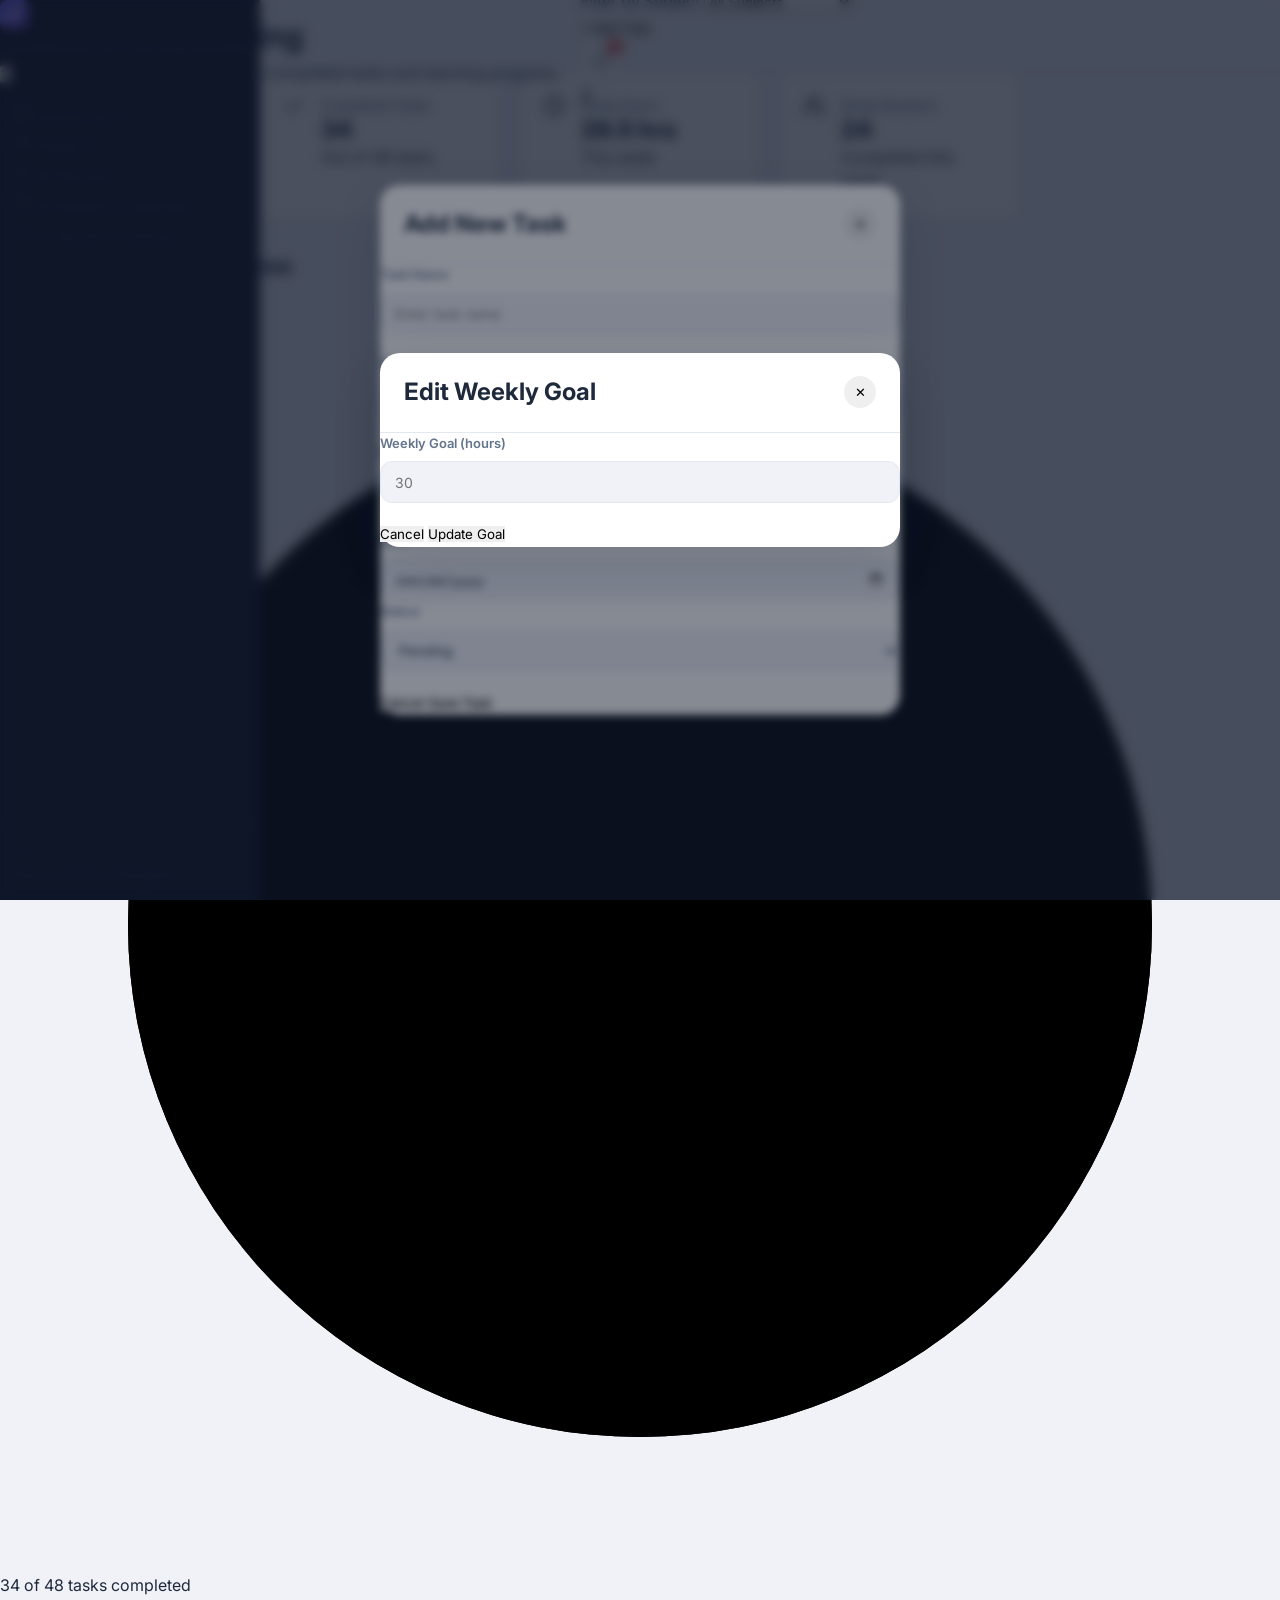
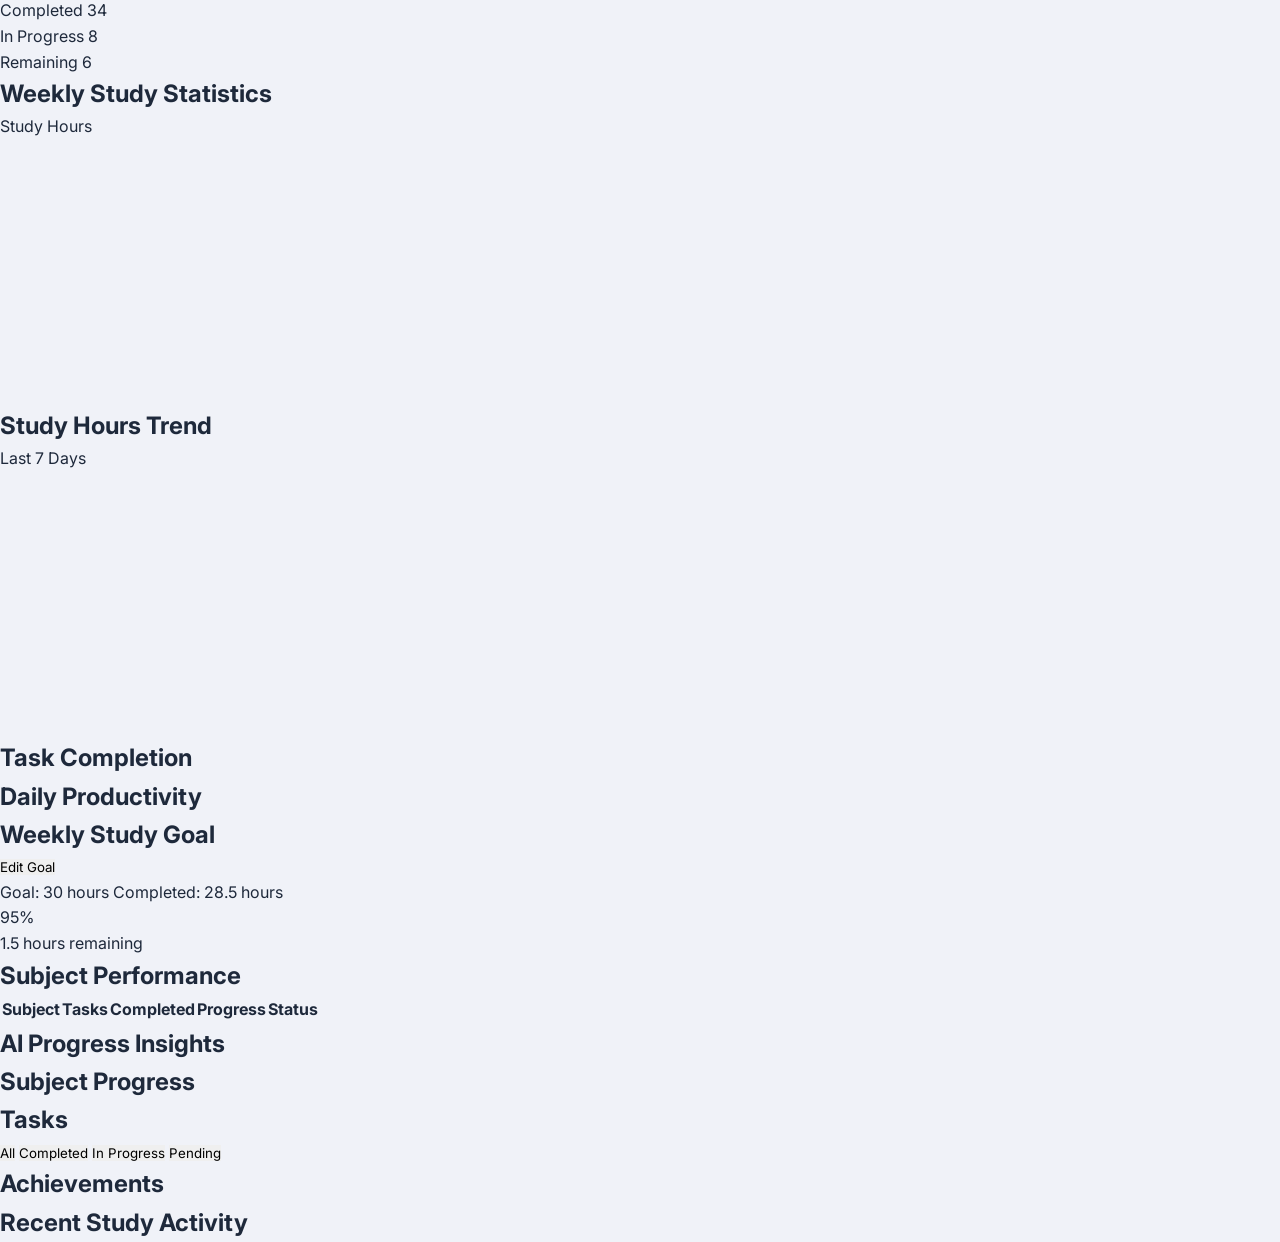
==== commit 88e16290: "Add files via upload" ====
--- a/index.html
+++ b/index.html
@@ -1,501 +1,461 @@
 <!DOCTYPE html>
 <html lang="en">
 <head>
-    <meta charset="UTF-8">
-    <meta name="viewport" content="width=device-width, initial-scale=1.0">
-    <title>AI Study Planner (Frontend Only)</title>
-    <!-- Boxicons for modern icons -->
-    <link href='https://unpkg.com/boxicons@2.1.4/css/boxicons.min.css' rel='stylesheet'>
-    <!-- Chart.js for charts -->
-    <script src="https://cdn.jsdelivr.net/npm/chart.js"></script>
-    <link rel="stylesheet" href="style.css">
+  <meta charset="UTF-8" />
+  <meta name="viewport" content="width=device-width, initial-scale=1.0" />
+  <meta name="description" content="AI Study Planner - Progress Tracking Dashboard. Monitor your study performance, completed tasks and learning progress." />
+  <title>Progress Tracking | StudyPlanner AI</title>
+  <link rel="stylesheet" href="styles.css" />
+  <link rel="preconnect" href="https://fonts.googleapis.com" />
+  <link href="https://fonts.googleapis.com/css2?family=Inter:wght@300;400;500;600;700;800&display=swap" rel="stylesheet" />
 </head>
 <body>
-    
-    <!-- Sidebar Navigation -->
-    <nav class="sidebar">
-        <div class="logo-details">
-            <i class='bx bx-brain'></i>
-            <span class="logo_name">AI Planner</span>
-        </div>
-        <ul class="nav-links">
-            <li>
-                <a href="#" data-target="dashboard" class="active">
-                    <i class='bx bx-home-alt'></i>
-                    <span class="links_name">Dashboard</span>
-                </a>
-            </li>
-            <li>
-                <a href="#" data-target="my-subjects">
-                    <i class='bx bx-book'></i>
-                    <span class="links_name">My Subjects</span>
-                </a>
-            </li>
-            <li>
-                <a href="#" data-target="study-plan">
-                    <i class='bx bx-calendar-event'></i>
-                    <span class="links_name">Study Plan</span>
-                </a>
-            </li>
-            <li>
-                <a href="#" data-target="tasks">
-                    <i class='bx bx-task'></i>
-                    <span class="links_name">Tasks</span>
-                </a>
-            </li>
-            <li>
-                <a href="#" data-target="progress">
-                    <i class='bx bx-line-chart'></i>
-                    <span class="links_name">Progress</span>
-                </a>
-            </li>
-            <li>
-                <a href="#" data-target="goals">
-                    <i class='bx bx-target-lock'></i>
-                    <span class="links_name">Goals</span>
-                </a>
-            </li>
-            <li>
-                <a href="#" data-target="schedule">
-                    <i class='bx bx-time-five'></i>
-                    <span class="links_name">Schedule</span>
-                </a>
-            </li>
-            <li>
-                <a href="#" data-target="ai-assistant">
-                    <i class='bx bx-bot'></i>
-                    <span class="links_name">AI Assistant</span>
-                </a>
-            </li>
-            <li>
-                <a href="#" data-target="reminders">
-                    <i class='bx bx-bell'></i>
-                    <span class="links_name">Reminders</span>
-                </a>
-            </li>
-            <li>
-                <a href="#" data-target="settings">
-                    <i class='bx bx-cog'></i>
-                    <span class="links_name">Settings</span>
-                </a>
-            </li>
-        </ul>
+
+  <!-- Sidebar -->
+  <aside class="sidebar" id="sidebar" aria-label="Main Navigation">
+    <div class="sidebar-header">
+      <div class="logo-icon" aria-hidden="true">
+        <svg width="28" height="28" viewBox="0 0 28 28" fill="none">
+          <rect width="28" height="28" rx="8" fill="url(#logoGrad)"/>
+          <path d="M7 14l4 4 10-10" stroke="#fff" stroke-width="2.5" stroke-linecap="round" stroke-linejoin="round"/>
+          <defs>
+            <linearGradient id="logoGrad" x1="0" y1="0" x2="28" y2="28" gradientUnits="userSpaceOnUse">
+              <stop stop-color="#6366f1"/>
+              <stop offset="1" stop-color="#8b5cf6"/>
+            </linearGradient>
+          </defs>
+        </svg>
+      </div>
+      <div class="logo-text">
+        <span class="logo-title">StudyPlanner</span>
+        <span class="logo-subtitle">AI Learning Assistant</span>
+      </div>
+      <button class="sidebar-close" id="sidebarClose" aria-label="Close sidebar">&#10005;</button>
+    </div>
+
+    <nav class="sidebar-nav" aria-label="Dashboard Navigation">
+      <ul>
+        <li>
+          <a href="#" class="nav-item" id="nav-dashboard" aria-label="Dashboard">
+            <span class="nav-icon" aria-hidden="true">
+              <svg width="20" height="20" viewBox="0 0 24 24" fill="none" stroke="currentColor" stroke-width="2" stroke-linecap="round" stroke-linejoin="round"><rect x="3" y="3" width="7" height="7"/><rect x="14" y="3" width="7" height="7"/><rect x="14" y="14" width="7" height="7"/><rect x="3" y="14" width="7" height="7"/></svg>
+            </span>
+            <span class="nav-label">Dashboard</span>
+          </a>
+        </li>
+        <li>
+          <a href="#" class="nav-item" id="nav-subjects" aria-label="Subjects">
+            <span class="nav-icon" aria-hidden="true">
+              <svg width="20" height="20" viewBox="0 0 24 24" fill="none" stroke="currentColor" stroke-width="2" stroke-linecap="round" stroke-linejoin="round"><path d="M2 3h6a4 4 0 0 1 4 4v14a3 3 0 0 0-3-3H2z"/><path d="M22 3h-6a4 4 0 0 0-4 4v14a3 3 0 0 1 3-3h7z"/></svg>
+            </span>
+            <span class="nav-label">Subjects</span>
+          </a>
+        </li>
+        <li>
+          <a href="#" class="nav-item" id="nav-planner" aria-label="AI Planner">
+            <span class="nav-icon" aria-hidden="true">
+              <svg width="20" height="20" viewBox="0 0 24 24" fill="none" stroke="currentColor" stroke-width="2" stroke-linecap="round" stroke-linejoin="round"><circle cx="12" cy="12" r="10"/><path d="M12 8v4l3 3"/></svg>
+            </span>
+            <span class="nav-label">AI Planner</span>
+          </a>
+        </li>
+        <li>
+          <a href="#" class="nav-item" id="nav-schedule" aria-label="Schedule and Calendar">
+            <span class="nav-icon" aria-hidden="true">
+              <svg width="20" height="20" viewBox="0 0 24 24" fill="none" stroke="currentColor" stroke-width="2" stroke-linecap="round" stroke-linejoin="round"><rect x="3" y="4" width="18" height="18" rx="2"/><line x1="16" y1="2" x2="16" y2="6"/><line x1="8" y1="2" x2="8" y2="6"/><line x1="3" y1="10" x2="21" y2="10"/></svg>
+            </span>
+            <span class="nav-label">Schedule &amp; Calendar</span>
+          </a>
+        </li>
+        <li>
+          <a href="#" class="nav-item active" id="nav-progress" aria-label="Progress Tracking" aria-current="page">
+            <span class="nav-icon" aria-hidden="true">
+              <svg width="20" height="20" viewBox="0 0 24 24" fill="none" stroke="currentColor" stroke-width="2" stroke-linecap="round" stroke-linejoin="round"><line x1="18" y1="20" x2="18" y2="10"/><line x1="12" y1="20" x2="12" y2="4"/><line x1="6" y1="20" x2="6" y2="14"/></svg>
+            </span>
+            <span class="nav-label">Progress Tracking</span>
+          </a>
+        </li>
+      </ul>
     </nav>
 
-    <!-- Main Content Area -->
-    <section class="home-section">
-        <nav class="topbar">
-            <div class="sidebar-button">
-                <i class='bx bx-menu sidebarBtn'></i>
-                <span class="dashboard-title">Dashboard</span>
-            </div>
-            <div class="search-box">
-                <input type="text" placeholder="Search resources, tasks...">
-                <i class='bx bx-search'></i>
-            </div>
-            <div class="profile-details">
-                <i class='bx bx-bell notification-icon'></i>
-                <img src="https://ui-avatars.com/api/?name=Arulmozhi&background=6c5ce7&color=fff" alt="profileImg">
-                <span class="admin_name" id="display-student-name">Arulmozhi</span>
-            </div>
-        </nav>
-
-        <div class="main-content">
-            
-            <!-- 1. Dashboard -->
-            <div id="dashboard" class="content-section active">
-                <div class="welcome-box">
-                    <h2>Good Morning, <span id="welcome-name">Arulmozhi</span>! 👋</h2>
-                    <p>Let's make today productive.</p>
+    <div class="sidebar-footer">
+      <div class="user-profile-mini">
+        <div class="avatar-sm" aria-hidden="true">A</div>
+        <div class="user-info-mini">
+          <span class="user-name-mini">Alex Johnson</span>
+          <span class="user-role-mini">Student</span>
+        </div>
+      </div>
+    </div>
+  </aside>
+
+  <!-- Main Content -->
+  <main class="main-content" id="mainContent">
+
+    <!-- Top Header -->
+    <header class="top-header" role="banner">
+      <div class="header-left">
+        <button class="hamburger" id="hamburgerBtn" aria-label="Toggle sidebar" aria-expanded="false">
+          <span></span><span></span><span></span>
+        </button>
+        <div class="header-title-group">
+          <h1 class="page-title">Progress Tracking</h1>
+          <p class="page-subtitle">Track your study performance, completed tasks and learning progress.</p>
+        </div>
+      </div>
+      <div class="header-right">
+        <!-- Date Filter -->
+        <div class="date-filter" role="group" aria-label="Date range filter">
+          <button class="date-btn active" data-range="week" aria-pressed="true">This Week</button>
+          <button class="date-btn" data-range="today" aria-pressed="false">Today</button>
+          <button class="date-btn" data-range="month" aria-pressed="false">This Month</button>
+          <button class="date-btn" data-range="custom" aria-pressed="false">Custom</button>
+        </div>
+        <!-- Subject Filter -->
+        <div class="subject-filter-wrap">
+          <label for="subjectFilter" class="sr-only">Filter by Subject</label>
+          <select id="subjectFilter" class="subject-select" aria-label="Filter by Subject">
+            <option value="all">All Subjects</option>
+            <option value="Data Structures">Data Structures</option>
+            <option value="DBMS">DBMS</option>
+            <option value="Java">Java</option>
+            <option value="Computer Networks">Computer Networks</option>
+          </select>
+        </div>
+        <button class="add-task-btn" id="addTaskBtn" aria-label="Add new task">
+          <span aria-hidden="true">+</span> Add Task
+        </button>
+        <button class="icon-btn" id="notifBtn" aria-label="Notifications">
+          <svg width="20" height="20" viewBox="0 0 24 24" fill="none" stroke="currentColor" stroke-width="2" stroke-linecap="round" stroke-linejoin="round"><path d="M18 8A6 6 0 0 0 6 8c0 7-3 9-3 9h18s-3-2-3-9"/><path d="M13.73 21a2 2 0 0 1-3.46 0"/></svg>
+          <span class="notif-badge" aria-label="3 notifications">3</span>
+        </button>
+        <div class="avatar" aria-label="User profile" role="img">A</div>
+      </div>
+    </header>
+
+    <div class="content-wrapper">
+
+      <!-- Overview Statistics -->
+      <section class="stats-grid" aria-label="Overview Statistics">
+        <div class="stat-card" id="statOverall">
+          <div class="stat-card-icon bg-indigo" aria-hidden="true">
+            <svg width="22" height="22" viewBox="0 0 24 24" fill="none" stroke="currentColor" stroke-width="2" stroke-linecap="round" stroke-linejoin="round"><circle cx="12" cy="12" r="10"/><path d="M12 6v6l4 2"/></svg>
+          </div>
+          <div class="stat-card-body">
+            <p class="stat-label">Overall Progress</p>
+            <p class="stat-value" id="statOverallVal">72%</p>
+            <p class="stat-change positive" id="statOverallChange">+8% this week</p>
+          </div>
+          <div class="stat-mini-progress" aria-hidden="true">
+            <div class="mini-progress-bar bg-indigo" id="miniProgressBar" style="width:72%"></div>
+          </div>
+        </div>
+        <div class="stat-card" id="statTasks">
+          <div class="stat-card-icon bg-green" aria-hidden="true">
+            <svg width="22" height="22" viewBox="0 0 24 24" fill="none" stroke="currentColor" stroke-width="2" stroke-linecap="round" stroke-linejoin="round"><polyline points="20 6 9 17 4 12"/></svg>
+          </div>
+          <div class="stat-card-body">
+            <p class="stat-label">Completed Tasks</p>
+            <p class="stat-value" id="statTasksVal">34</p>
+            <p class="stat-change neutral" id="statTasksChange">Out of 48 tasks</p>
+          </div>
+          <div class="stat-mini-progress" aria-hidden="true">
+            <div class="mini-progress-bar bg-green" id="miniTasksBar" style="width:70%"></div>
+          </div>
+        </div>
+        <div class="stat-card" id="statHours">
+          <div class="stat-card-icon bg-blue" aria-hidden="true">
+            <svg width="22" height="22" viewBox="0 0 24 24" fill="none" stroke="currentColor" stroke-width="2" stroke-linecap="round" stroke-linejoin="round"><circle cx="12" cy="12" r="10"/><polyline points="12 6 12 12 16 14"/></svg>
+          </div>
+          <div class="stat-card-body">
+            <p class="stat-label">Study Hours</p>
+            <p class="stat-value" id="statHoursVal">28.5 hrs</p>
+            <p class="stat-change neutral" id="statHoursChange">This week</p>
+          </div>
+          <div class="stat-mini-progress" aria-hidden="true">
+            <div class="mini-progress-bar bg-blue" id="miniHoursBar" style="width:85%"></div>
+          </div>
+        </div>
+        <div class="stat-card" id="statSessions">
+          <div class="stat-card-icon bg-orange" aria-hidden="true">
+            <svg width="22" height="22" viewBox="0 0 24 24" fill="none" stroke="currentColor" stroke-width="2" stroke-linecap="round" stroke-linejoin="round"><path d="M17 21v-2a4 4 0 0 0-4-4H5a4 4 0 0 0-4 4v2"/><circle cx="9" cy="7" r="4"/><path d="M23 21v-2a4 4 0 0 0-3-3.87"/><path d="M16 3.13a4 4 0 0 1 0 7.75"/></svg>
+          </div>
+          <div class="stat-card-body">
+            <p class="stat-label">Study Sessions</p>
+            <p class="stat-value" id="statSessionsVal">24</p>
+            <p class="stat-change neutral" id="statSessionsChange">Completed this week</p>
+          </div>
+          <div class="stat-mini-progress" aria-hidden="true">
+            <div class="mini-progress-bar bg-orange" id="miniSessionsBar" style="width:80%"></div>
+          </div>
+        </div>
+      </section>
+
+      <!-- Main Dashboard Grid -->
+      <div class="dashboard-grid">
+
+        <!-- Left Column -->
+        <div class="dashboard-col-left">
+
+          <!-- Overall Progress Card -->
+          <section class="card overall-progress-card" aria-labelledby="overallProgressTitle">
+            <div class="card-header">
+              <h2 class="card-title" id="overallProgressTitle">Overall Learning Progress</h2>
+            </div>
+            <div class="card-body overall-progress-body">
+              <div class="circular-progress-wrap">
+                <div class="circular-progress" id="circularProgress" role="progressbar" aria-valuenow="72" aria-valuemin="0" aria-valuemax="100" aria-label="Overall progress 72%">
+                  <svg class="circular-svg" viewBox="0 0 200 200">
+                    <circle class="circular-bg" cx="100" cy="100" r="80"/>
+                    <circle class="circular-fill" id="circularFill" cx="100" cy="100" r="80"
+                      stroke-dasharray="502.65"
+                      stroke-dashoffset="502.65"
+                      style="transition: stroke-dashoffset 1.5s ease"/>
+                    <text x="100" y="95" text-anchor="middle" class="circular-pct" id="circularPct">72%</text>
+                    <text x="100" y="118" text-anchor="middle" class="circular-lbl">Progress</text>
+                  </svg>
                 </div>
-                
-                <div class="overview-boxes">
-                    <div class="box">
-                        <div class="right-side">
-                            <div class="box-topic">Total Subjects</div>
-                            <div class="number" id="dash-total-subjects">0</div>
-                        </div>
-                        <i class='bx bx-book-open cart'></i>
-                    </div>
-                    <div class="box">
-                        <div class="right-side">
-                            <div class="box-topic">Pending Tasks</div>
-                            <div class="number" id="dash-pending-tasks">0</div>
-                        </div>
-                        <i class='bx bx-task cart two'></i>
-                    </div>
-                    <div class="box">
-                        <div class="right-side">
-                            <div class="box-topic">Completed Tasks</div>
-                            <div class="number" id="dash-completed-tasks">0</div>
-                        </div>
-                        <i class='bx bx-check-square cart three'></i>
-                    </div>
-                    <div class="box">
-                        <div class="right-side">
-                            <div class="box-topic">Overall Progress</div>
-                            <div class="number" id="dash-progress-num">0%</div>
-                        </div>
-                        <i class='bx bx-bar-chart-alt-2 cart four'></i>
-                    </div>
+                <p class="progress-task-info" id="progressTaskInfo">34 of 48 tasks completed</p>
+              </div>
+              <div class="progress-stats">
+                <div class="progress-stat-item">
+                  <span class="dot dot-green" aria-hidden="true"></span>
+                  <span class="ps-label">Completed</span>
+                  <span class="ps-val" id="psCompleted">34</span>
                 </div>
-
-                <div class="dashboard-grids">
-                    <div class="card ai-recommendation">
-                        <div class="card-header">
-                            <h3><i class='bx bx-bulb'></i> AI Study Recommendation</h3>
-                        </div>
-                        <div class="card-body">
-                            <p id="ai-recommendation-text">Analyzing your progress... Focus on completing pending tasks today to boost your score.</p>
-                            <button class="btn-primary" onclick="switchTab('ai-assistant')">Ask AI for more</button>
-                        </div>
-                    </div>
-
-                    <div class="card upcoming-activities">
-                        <div class="card-header">
-                            <h3><i class='bx bx-calendar-event'></i> Today's Study Plan</h3>
-                        </div>
-                        <div class="card-body">
-                            <ul class="activity-list" id="dash-today-plan">
-                                <!-- Dynamically populated -->
-                            </ul>
-                        </div>
-                    </div>
+                <div class="progress-stat-item">
+                  <span class="dot dot-blue" aria-hidden="true"></span>
+                  <span class="ps-label">In Progress</span>
+                  <span class="ps-val" id="psInProgress">8</span>
                 </div>
-            </div>
-
-            <!-- 2. My Subjects -->
-            <div id="my-subjects" class="content-section">
-                <div class="section-header">
-                    <h2>My Subjects</h2>
-                    <button class="btn-primary" id="add-subject-btn"><i class='bx bx-plus'></i> Add Subject</button>
+                <div class="progress-stat-item">
+                  <span class="dot dot-gray" aria-hidden="true"></span>
+                  <span class="ps-label">Remaining</span>
+                  <span class="ps-val" id="psRemaining">6</span>
                 </div>
-                
-                <div class="form-container" id="subject-form-container" style="display: none;">
-                    <form id="subject-form">
-                        <div class="form-group">
-                            <label>Subject Name</label>
-                            <input type="text" id="subject-name" required placeholder="e.g. Java Programming">
-                        </div>
-                        <div class="form-group">
-                            <label>Initial Progress (%)</label>
-                            <input type="number" id="subject-progress" min="0" max="100" value="0">
-                        </div>
-                        <div class="form-group">
-                            <label>Difficulty</label>
-                            <select id="subject-difficulty">
-                                <option value="Easy">Easy</option>
-                                <option value="Medium" selected>Medium</option>
-                                <option value="Hard">Hard</option>
-                            </select>
-                        </div>
-                        <button type="submit" class="btn-primary">Save Subject</button>
-                        <button type="button" class="btn-secondary" id="cancel-subject-btn">Cancel</button>
-                    </form>
+              </div>
+            </div>
+          </section>
+
+          <!-- Weekly Study Statistics Chart -->
+          <section class="card" aria-labelledby="weeklyChartTitle">
+            <div class="card-header">
+              <h2 class="card-title" id="weeklyChartTitle">Weekly Study Statistics</h2>
+              <span class="card-badge">Study Hours</span>
+            </div>
+            <div class="card-body">
+              <div class="chart-container" id="weeklyBarChart" aria-label="Weekly study hours bar chart" role="img"></div>
+            </div>
+          </section>
+
+          <!-- Study Hours Trend -->
+          <section class="card" aria-labelledby="trendChartTitle">
+            <div class="card-header">
+              <h2 class="card-title" id="trendChartTitle">Study Hours Trend</h2>
+              <span class="card-badge">Last 7 Days</span>
+            </div>
+            <div class="card-body">
+              <div class="chart-container" id="trendLineChart" aria-label="Study hours trend line chart" role="img"></div>
+            </div>
+          </section>
+
+          <!-- Task Completion Chart + Daily Productivity -->
+          <div class="two-col-grid">
+            <section class="card" aria-labelledby="donutChartTitle">
+              <div class="card-header">
+                <h2 class="card-title" id="donutChartTitle">Task Completion</h2>
+              </div>
+              <div class="card-body donut-body">
+                <div id="donutChart" aria-label="Task completion donut chart" role="img"></div>
+                <div class="donut-legend" id="donutLegend"></div>
+              </div>
+            </section>
+            <section class="card" aria-labelledby="dailyProdTitle">
+              <div class="card-header">
+                <h2 class="card-title" id="dailyProdTitle">Daily Productivity</h2>
+              </div>
+              <div class="card-body">
+                <div id="dailyProductivity"></div>
+              </div>
+            </section>
+          </div>
+
+          <!-- Weekly Goal -->
+          <section class="card" aria-labelledby="weeklyGoalTitle">
+            <div class="card-header">
+              <h2 class="card-title" id="weeklyGoalTitle">Weekly Study Goal</h2>
+              <button class="edit-goal-btn" id="editGoalBtn" aria-label="Edit weekly goal">Edit Goal</button>
+            </div>
+            <div class="card-body weekly-goal-body">
+              <div class="goal-info">
+                <span class="goal-main" id="goalMain">Goal: 30 hours</span>
+                <span class="goal-completed" id="goalCompleted">Completed: 28.5 hours</span>
+              </div>
+              <div class="goal-progress-wrap">
+                <div class="goal-progress-bar-bg">
+                  <div class="goal-progress-bar-fill" id="goalProgressFill" style="width:0%" role="progressbar" aria-valuenow="95" aria-valuemin="0" aria-valuemax="100" aria-label="Weekly goal progress"></div>
                 </div>
-
-                <div class="subject-grid" id="subjects-container">
-                    <!-- Populated dynamically -->
-                </div>
-            </div>
-
-            <!-- 3. Study Plan -->
-            <div id="study-plan" class="content-section">
-                <div class="section-header">
-                    <h2>Study Plan</h2>
-                    <button class="btn-primary" id="add-plan-btn"><i class='bx bx-plus'></i> Add Session</button>
-                </div>
-
-                <div class="form-container" id="plan-form-container" style="display: none;">
-                    <form id="plan-form">
-                        <div class="form-group">
-                            <label>Subject</label>
-                            <select id="plan-subject" required></select>
-                        </div>
-                        <div class="form-group">
-                            <label>Date</label>
-                            <input type="date" id="plan-date" required>
-                        </div>
-                        <div class="form-group">
-                            <label>Start Time</label>
-                            <input type="time" id="plan-time" required>
-                        </div>
-                        <div class="form-group">
-                            <label>Duration (mins)</label>
-                            <input type="number" id="plan-duration" required min="10" placeholder="60">
-                        </div>
-                        <button type="submit" class="btn-primary">Save Session</button>
-                        <button type="button" class="btn-secondary" id="cancel-plan-btn">Cancel</button>
-                    </form>
-                </div>
-
-                <div class="table-responsive">
-                    <table class="modern-table">
-                        <thead>
-                            <tr>
-                                <th>Subject</th>
-                                <th>Date</th>
-                                <th>Time</th>
-                                <th>Duration</th>
-                                <th>Status</th>
-                                <th>Action</th>
-                            </tr>
-                        </thead>
-                        <tbody id="plans-table-body">
-                            <!-- Populated dynamically -->
-                        </tbody>
-                    </table>
-                </div>
-            </div>
-
-            <!-- 4. Tasks -->
-            <div id="tasks" class="content-section">
-                <div class="section-header">
-                    <h2>Tasks Management</h2>
-                    <div class="task-filters">
-                        <button class="filter-btn active" data-filter="all">All</button>
-                        <button class="filter-btn" data-filter="pending">Pending</button>
-                        <button class="filter-btn" data-filter="completed">Completed</button>
-                        <button class="filter-btn" data-filter="high">High Priority</button>
-                    </div>
-                </div>
-
-                <div class="form-container" id="task-form-container" style="display: none; margin-bottom: 20px;">
-                    <form id="task-form">
-                        <div class="form-group">
-                            <label>Task Title</label>
-                            <input type="text" id="task-title" required placeholder="e.g. Complete Java Arrays">
-                        </div>
-                        <div class="form-group">
-                            <label>Priority</label>
-                            <select id="task-priority">
-                                <option value="Low">Low</option>
-                                <option value="Medium" selected>Medium</option>
-                                <option value="High">High Priority</option>
-                            </select>
-                        </div>
-                        <button type="submit" class="btn-primary">Save Task</button>
-                        <button type="button" class="btn-secondary" id="cancel-task-btn">Cancel</button>
-                    </form>
-                </div>
-
-                <div class="task-input-container">
-                    <button class="btn-primary" id="show-add-task-btn" style="width: 100%;"><i class='bx bx-plus'></i> Add New Task</button>
-                </div>
-
-                <div class="tasks-list" id="tasks-container">
-                    <!-- Populated dynamically -->
-                </div>
-            </div>
-
-            <!-- 5. Progress -->
-            <div id="progress" class="content-section">
-                <div class="section-header">
-                    <h2>Progress Tracker</h2>
-                </div>
-                
-                <div class="progress-stats">
-                    <div class="stat-card">
-                        <h3>Overall Progress</h3>
-                        <div class="circular-progress">
-                            <span class="progress-value" id="prog-overall">0%</span>
-                        </div>
-                    </div>
-                    <div class="stat-card">
-                        <h3>Learning Streak</h3>
-                        <div class="streak-count">🔥 7 Days</div>
-                        <p>Keep it up!</p>
-                    </div>
-                    <div class="stat-card">
-                        <h3>Weekly Study Hours</h3>
-                        <div class="hours-count" id="prog-hours">⏰ 12.5 hrs</div>
-                        <p>This week</p>
-                    </div>
-                </div>
-
-                <div class="chart-container">
-                    <h3>Weekly Performance Chart</h3>
-                    <canvas id="progressChart"></canvas>
-                </div>
-            </div>
-
-            <!-- 6. Goals -->
-            <div id="goals" class="content-section">
-                <div class="section-header">
-                    <h2>Learning Goals</h2>
-                    <button class="btn-primary" id="add-goal-btn"><i class='bx bx-plus'></i> Add Goal</button>
-                </div>
-
-                <div class="form-container" id="goal-form-container" style="display: none;">
-                    <form id="goal-form">
-                        <div class="form-group">
-                            <label>Goal Title</label>
-                            <input type="text" id="goal-name" required placeholder="e.g. Complete Java Course">
-                        </div>
-                        <div class="form-group">
-                            <label>Target Date</label>
-                            <input type="date" id="goal-date" required>
-                        </div>
-                        <button type="submit" class="btn-primary">Save Goal</button>
-                        <button type="button" class="btn-secondary" id="cancel-goal-btn">Cancel</button>
-                    </form>
-                </div>
-
-                <div class="goals-list" id="goals-container">
-                    <!-- Populated dynamically -->
-                </div>
-            </div>
-
-            <!-- 7. Schedule -->
-            <div id="schedule" class="content-section">
-                <div class="section-header">
-                    <h2>Study Schedule</h2>
-                </div>
-                
-                <div class="calendar-container">
-                    <div class="calendar-header">
-                        <button><i class='bx bx-chevron-left'></i></button>
-                        <h3>Current Week</h3>
-                        <button><i class='bx bx-chevron-right'></i></button>
-                    </div>
-                    <div class="calendar-grid">
-                        <div class="day-col">
-                            <h4>Mon</h4>
-                            <div class="schedule-item bg-purple">Java (2h)</div>
-                        </div>
-                        <div class="day-col">
-                            <h4>Tue</h4>
-                            <div class="schedule-item bg-blue">DBMS (1h)</div>
-                        </div>
-                        <div class="day-col">
-                            <h4>Wed</h4>
-                            <div class="schedule-item bg-purple">DSA (2h)</div>
-                        </div>
-                        <div class="day-col">
-                            <h4>Thu</h4>
-                            <div class="schedule-item bg-blue">Web Dev (1.5h)</div>
-                        </div>
-                        <div class="day-col">
-                            <h4>Fri</h4>
-                            <div class="schedule-item bg-purple">OS (1h)</div>
-                        </div>
-                        <div class="day-col">
-                            <h4>Sat</h4>
-                            <div class="schedule-item bg-blue">Revision (3h)</div>
-                        </div>
-                        <div class="day-col">
-                            <h4>Sun</h4>
-                            <div class="schedule-item rest">Rest Day</div>
-                        </div>
-                    </div>
-                </div>
-            </div>
-
-            <!-- 8. AI Assistant -->
-            <div id="ai-assistant" class="content-section">
-                <div class="section-header">
-                    <h2>AI Study Assistant</h2>
-                </div>
-                
-                <div class="ai-container">
-                    <div class="chat-box" id="chat-box">
-                        <div class="message ai-message">
-                            <div class="avatar"><i class='bx bx-bot'></i></div>
-                            <div class="text">Hello! I'm your AI Study Assistant. I'm operating locally in demo mode right now. How can I help you?</div>
-                        </div>
-                    </div>
-                    
-                    <div class="suggested-questions">
-                        <button class="suggestion-btn" onclick="sendSuggestion('Create today\'s study plan')">Create today's study plan</button>
-                        <button class="suggestion-btn" onclick="sendSuggestion('Explain Java arrays')">Explain Java arrays</button>
-                        <button class="suggestion-btn" onclick="sendSuggestion('Give me practice questions')">Give me practice questions</button>
-                        <button class="suggestion-btn" onclick="sendSuggestion('What should I study next?')">What should I study next?</button>
-                    </div>
-
-                    <div class="chat-input-area">
-                        <input type="text" id="chat-input" placeholder="Type your message here...">
-                        <button id="send-chat-btn"><i class='bx bx-send'></i></button>
-                    </div>
-                </div>
-            </div>
-
-            <!-- 9. Reminders -->
-            <div id="reminders" class="content-section">
-                <div class="section-header">
-                    <h2>Reminders</h2>
-                    <button class="btn-primary" id="add-reminder-btn"><i class='bx bx-plus'></i> Add Reminder</button>
-                </div>
-
-                <div class="form-container" id="reminder-form-container" style="display: none;">
-                    <form id="reminder-form">
-                        <div class="form-group">
-                            <label>Reminder Title</label>
-                            <input type="text" id="reminder-title" required placeholder="e.g. Project Submission">
-                        </div>
-                        <div class="form-group">
-                            <label>Date & Time</label>
-                            <input type="datetime-local" id="reminder-datetime" required>
-                        </div>
-                        <button type="submit" class="btn-primary">Save Reminder</button>
-                        <button type="button" class="btn-secondary" id="cancel-reminder-btn">Cancel</button>
-                    </form>
-                </div>
-
-                <div class="reminders-grid" id="reminders-container">
-                    <!-- Populated dynamically -->
-                </div>
-            </div>
-
-            <!-- 10. Settings -->
-            <div id="settings" class="content-section">
-                <div class="section-header">
-                    <h2>Settings</h2>
-                </div>
-                
-                <div class="settings-container">
-                    <form id="settings-form">
-                        <div class="settings-group">
-                            <h3>Profile Information</h3>
-                            <div class="form-group">
-                                <label>Student Name</label>
-                                <input type="text" id="set-name" value="Arulmozhi">
-                            </div>
-                            <div class="form-group">
-                                <label>Email Address</label>
-                                <input type="email" id="set-email" value="arulmozhi@example.com">
-                            </div>
-                        </div>
-
-                        <div class="settings-group">
-                            <h3>Study Preferences</h3>
-                            <div class="form-group">
-                                <label>Target Study Hours per Day</label>
-                                <input type="number" id="set-hours" value="4" min="1" max="16">
-                            </div>
-                        </div>
-
-                        <div class="settings-group">
-                            <h3>Appearance</h3>
-                            <div class="form-group toggle-group">
-                                <label>Dark Mode</label>
-                                <label class="switch">
-                                    <input type="checkbox" id="dark-mode-toggle">
-                                    <span class="slider round"></span>
-                                </label>
-                            </div>
-                        </div>
-
-                        <button type="submit" class="btn-primary">Save Changes</button>
-                    </form>
-                </div>
-            </div>
-
-        </div>
-    </section>
-
-    <!-- Notification Toast Container -->
-    <div id="toast-container" style="position: fixed; bottom: 20px; right: 20px; z-index: 9999;"></div>
-
-    <script src="script.js"></script>
+                <span class="goal-pct" id="goalPct">95%</span>
+              </div>
+              <p class="goal-remaining" id="goalRemaining">1.5 hours remaining</p>
+            </div>
+          </section>
+
+          <!-- Subject Performance Table -->
+          <section class="card" aria-labelledby="perfTableTitle">
+            <div class="card-header">
+              <h2 class="card-title" id="perfTableTitle">Subject Performance</h2>
+            </div>
+            <div class="card-body table-wrap">
+              <table class="perf-table" id="perfTable" aria-label="Subject performance table">
+                <thead>
+                  <tr>
+                    <th scope="col">Subject</th>
+                    <th scope="col">Tasks</th>
+                    <th scope="col">Completed</th>
+                    <th scope="col">Progress</th>
+                    <th scope="col">Status</th>
+                  </tr>
+                </thead>
+                <tbody id="perfTableBody"></tbody>
+              </table>
+            </div>
+          </section>
+
+        </div>
+
+        <!-- Right Column -->
+        <div class="dashboard-col-right">
+
+          <!-- AI Insights -->
+          <section class="card ai-insights-card" aria-labelledby="aiInsightsTitle">
+            <div class="card-header">
+              <h2 class="card-title" id="aiInsightsTitle">
+                <span class="ai-badge" aria-hidden="true">AI</span> Progress Insights
+              </h2>
+            </div>
+            <div class="card-body" id="aiInsightsBody"></div>
+          </section>
+
+          <!-- Subject Progress -->
+          <section class="card" aria-labelledby="subjectProgressTitle">
+            <div class="card-header">
+              <h2 class="card-title" id="subjectProgressTitle">Subject Progress</h2>
+            </div>
+            <div class="card-body" id="subjectProgressCards"></div>
+          </section>
+
+          <!-- Completed Tasks -->
+          <section class="card" aria-labelledby="completedTasksTitle">
+            <div class="card-header">
+              <h2 class="card-title" id="completedTasksTitle">Tasks</h2>
+              <div class="task-filters" role="group" aria-label="Task filter">
+                <button class="filter-btn active" data-filter="all" aria-pressed="true">All</button>
+                <button class="filter-btn" data-filter="completed" aria-pressed="false">Completed</button>
+                <button class="filter-btn" data-filter="in-progress" aria-pressed="false">In Progress</button>
+                <button class="filter-btn" data-filter="pending" aria-pressed="false">Pending</button>
+              </div>
+            </div>
+            <div class="card-body" id="taskListContainer"></div>
+          </section>
+
+          <!-- Achievements -->
+          <section class="card" aria-labelledby="achievementsTitle">
+            <div class="card-header">
+              <h2 class="card-title" id="achievementsTitle">Achievements</h2>
+            </div>
+            <div class="card-body achievements-grid" id="achievementsGrid"></div>
+          </section>
+
+          <!-- Recent Activity -->
+          <section class="card" aria-labelledby="activityTitle">
+            <div class="card-header">
+              <h2 class="card-title" id="activityTitle">Recent Study Activity</h2>
+            </div>
+            <div class="card-body" id="recentActivity"></div>
+          </section>
+
+        </div>
+
+      </div>
+    </div>
+
+  </main>
+
+  <!-- Add Task Modal -->
+  <div class="modal-overlay" id="addTaskModal" role="dialog" aria-modal="true" aria-labelledby="modalTitle" aria-hidden="true">
+    <div class="modal-card">
+      <div class="modal-header">
+        <h2 class="modal-title" id="modalTitle">Add New Task</h2>
+        <button class="modal-close" id="modalClose" aria-label="Close modal">&#10005;</button>
+      </div>
+      <form id="addTaskForm" novalidate>
+        <div class="form-group">
+          <label for="taskName">Task Name</label>
+          <input type="text" id="taskName" name="taskName" placeholder="Enter task name" required autocomplete="off" />
+        </div>
+        <div class="form-group">
+          <label for="taskSubject">Subject</label>
+          <select id="taskSubject" name="taskSubject" required>
+            <option value="">Select Subject</option>
+            <option value="Data Structures">Data Structures</option>
+            <option value="DBMS">DBMS</option>
+            <option value="Java">Java</option>
+            <option value="Computer Networks">Computer Networks</option>
+          </select>
+        </div>
+        <div class="form-row">
+          <div class="form-group">
+            <label for="taskDuration">Duration (minutes)</label>
+            <input type="number" id="taskDuration" name="taskDuration" placeholder="60" min="1" max="480" required />
+          </div>
+          <div class="form-group">
+            <label for="taskDate">Date</label>
+            <input type="date" id="taskDate" name="taskDate" required />
+          </div>
+        </div>
+        <div class="form-group">
+          <label for="taskStatus">Status</label>
+          <select id="taskStatus" name="taskStatus" required>
+            <option value="pending">Pending</option>
+            <option value="in-progress">In Progress</option>
+            <option value="completed">Completed</option>
+          </select>
+        </div>
+        <div class="modal-actions">
+          <button type="button" class="btn-cancel" id="modalCancel">Cancel</button>
+          <button type="submit" class="btn-save" id="modalSave">Save Task</button>
+        </div>
+      </form>
+    </div>
+  </div>
+
+  <!-- Edit Goal Modal -->
+  <div class="modal-overlay" id="editGoalModal" role="dialog" aria-modal="true" aria-labelledby="goalModalTitle" aria-hidden="true">
+    <div class="modal-card modal-sm">
+      <div class="modal-header">
+        <h2 class="modal-title" id="goalModalTitle">Edit Weekly Goal</h2>
+        <button class="modal-close" id="goalModalClose" aria-label="Close goal modal">&#10005;</button>
+      </div>
+      <form id="editGoalForm" novalidate>
+        <div class="form-group">
+          <label for="goalHours">Weekly Goal (hours)</label>
+          <input type="number" id="goalHours" name="goalHours" placeholder="30" min="1" max="168" required />
+        </div>
+        <div class="modal-actions">
+          <button type="button" class="btn-cancel" id="goalModalCancel">Cancel</button>
+          <button type="submit" class="btn-save">Update Goal</button>
+        </div>
+      </form>
+    </div>
+  </div>
+
+  <!-- Toast Container -->
+  <div class="toast-container" id="toastContainer" aria-live="polite" aria-atomic="true"></div>
+
+  <!-- Sidebar Overlay -->
+  <div class="sidebar-overlay" id="sidebarOverlay" aria-hidden="true"></div>
+
+  <script src="app.js"></script>
 </body>
 </html>
--- a/styles.css
+++ b/styles.css
@@ -0,0 +1,2341 @@
+/* =========================================================
+   AI STUDY PLANNER — Premium Dashboard Styles
+   ========================================================= */
+
+/* ---------- CSS Custom Properties ---------- */
+:root {
+  /* Palette */
+  --sidebar-bg: #0F1629;
+  --sidebar-hover: #1A2342;
+  --sidebar-active: #253054;
+  --sidebar-text: #8892B0;
+  --sidebar-text-active: #FFFFFF;
+  --sidebar-width: 260px;
+
+  --bg-main: #F0F2F8;
+  --bg-card: #FFFFFF;
+  --bg-card-hover: #F8F9FC;
+
+  --primary: #4F6BF6;
+  --primary-light: #6C83FF;
+  --primary-dark: #3A50CC;
+  --primary-ghost: rgba(79, 107, 246, 0.08);
+
+  --green: #10B981;
+  --green-light: rgba(16, 185, 129, 0.10);
+  --purple: #8B5CF6;
+  --purple-light: rgba(139, 92, 246, 0.10);
+  --orange: #F59E0B;
+  --orange-light: rgba(245, 158, 11, 0.10);
+  --red: #EF4444;
+  --red-light: rgba(239, 68, 68, 0.10);
+  --teal: #06B6D4;
+  --teal-light: rgba(6, 182, 212, 0.10);
+
+  --text-primary: #1E293B;
+  --text-secondary: #64748B;
+  --text-muted: #94A3B8;
+  --border: #E2E8F0;
+
+  --radius-sm: 8px;
+  --radius-md: 12px;
+  --radius-lg: 16px;
+  --radius-xl: 20px;
+  --radius-full: 9999px;
+
+  --shadow-sm: 0 1px 3px rgba(15, 22, 41, 0.06);
+  --shadow-md: 0 4px 12px rgba(15, 22, 41, 0.08);
+  --shadow-lg: 0 8px 30px rgba(15, 22, 41, 0.10);
+  --shadow-xl: 0 20px 50px rgba(15, 22, 41, 0.14);
+  --shadow-glow: 0 4px 20px rgba(79, 107, 246, 0.30);
+
+  --header-height: 72px;
+  --transition: 0.25s cubic-bezier(0.4, 0, 0.2, 1);
+}
+
+/* ---------- Dark Theme ---------- */
+[data-theme="dark"] {
+  --bg-main: #0B0F1A;
+  --bg-card: #141929;
+  --bg-card-hover: #1A2038;
+  --text-primary: #E2E8F0;
+  --text-secondary: #94A3B8;
+  --text-muted: #64748B;
+  --border: #1E293B;
+  --shadow-sm: 0 1px 3px rgba(0, 0, 0, 0.2);
+  --shadow-md: 0 4px 12px rgba(0, 0, 0, 0.3);
+  --shadow-lg: 0 8px 30px rgba(0, 0, 0, 0.4);
+}
+
+/* ---------- Reset & Base ---------- */
+*, *::before, *::after {
+  margin: 0;
+  padding: 0;
+  box-sizing: border-box;
+}
+
+html {
+  font-size: 16px;
+  scroll-behavior: smooth;
+}
+
+body {
+  font-family: 'Inter', -apple-system, BlinkMacSystemFont, 'Segoe UI', sans-serif;
+  background: var(--bg-main);
+  color: var(--text-primary);
+  line-height: 1.6;
+  overflow-x: hidden;
+  -webkit-font-smoothing: antialiased;
+  -moz-osx-font-smoothing: grayscale;
+}
+
+a { text-decoration: none; color: inherit; }
+button { cursor: pointer; border: none; font-family: inherit; }
+input, select, textarea { font-family: inherit; }
+ul { list-style: none; }
+
+.hidden { display: none !important; }
+
+/* ---------- Layout ---------- */
+.app-layout {
+  display: flex;
+  min-height: 100vh;
+}
+
+.main-wrapper {
+  flex: 1;
+  margin-left: var(--sidebar-width);
+  display: flex;
+  flex-direction: column;
+  min-height: 100vh;
+  transition: margin-left var(--transition);
+}
+
+/* =========================================================
+   SIDEBAR
+   ========================================================= */
+.sidebar {
+  position: fixed;
+  top: 0;
+  left: 0;
+  width: var(--sidebar-width);
+  height: 100vh;
+  background: var(--sidebar-bg);
+  display: flex;
+  flex-direction: column;
+  z-index: 100;
+  transition: transform var(--transition);
+  overflow-y: auto;
+  overflow-x: hidden;
+}
+
+.sidebar::-webkit-scrollbar { width: 4px; }
+.sidebar::-webkit-scrollbar-thumb { background: var(--sidebar-hover); border-radius: 4px; }
+
+.sidebar-brand {
+  display: flex;
+  align-items: center;
+  gap: 12px;
+  padding: 24px 24px 20px;
+  border-bottom: 1px solid rgba(255,255,255,0.06);
+}
+
+.brand-icon {
+  width: 42px;
+  height: 42px;
+  border-radius: var(--radius-md);
+  background: linear-gradient(135deg, var(--primary), var(--primary-light));
+  display: flex;
+  align-items: center;
+  justify-content: center;
+  color: #FFF;
+  font-size: 22px;
+  box-shadow: 0 4px 16px rgba(79, 107, 246, 0.35);
+}
+
+.brand-text {
+  display: flex;
+  flex-direction: column;
+  line-height: 1.2;
+}
+
+.brand-name {
+  color: #FFF;
+  font-weight: 800;
+  font-size: 15px;
+  letter-spacing: 1.5px;
+}
+
+.brand-sub {
+  color: var(--primary-light);
+  font-weight: 600;
+  font-size: 11px;
+  letter-spacing: 3px;
+}
+
+.sidebar-nav {
+  flex: 1;
+  padding: 16px 12px;
+}
+
+.sidebar-nav ul {
+  display: flex;
+  flex-direction: column;
+  gap: 2px;
+}
+
+.nav-link {
+  display: flex;
+  align-items: center;
+  gap: 14px;
+  padding: 12px 16px;
+  border-radius: var(--radius-md);
+  color: var(--sidebar-text);
+  font-size: 14px;
+  font-weight: 500;
+  transition: all var(--transition);
+  position: relative;
+}
+
+.nav-link:hover {
+  background: var(--sidebar-hover);
+  color: var(--sidebar-text-active);
+}
+
+.nav-link.active {
+  background: var(--sidebar-active);
+  color: var(--sidebar-text-active);
+}
+
+.nav-link.active::before {
+  content: '';
+  position: absolute;
+  left: 0;
+  top: 50%;
+  transform: translateY(-50%);
+  width: 3px;
+  height: 24px;
+  background: var(--primary);
+  border-radius: 0 4px 4px 0;
+}
+
+.nav-link .material-icons-round {
+  font-size: 20px;
+}
+
+.sidebar-footer {
+  padding: 12px;
+  border-top: 1px solid rgba(255,255,255,0.06);
+}
+
+/* =========================================================
+   TOP HEADER
+   ========================================================= */
+.top-header {
+  position: sticky;
+  top: 0;
+  z-index: 50;
+  height: var(--header-height);
+  background: rgba(240, 242, 248, 0.85);
+  backdrop-filter: blur(16px);
+  -webkit-backdrop-filter: blur(16px);
+  border-bottom: 1px solid var(--border);
+  display: flex;
+  align-items: center;
+  gap: 20px;
+  padding: 0 32px;
+}
+
+[data-theme="dark"] .top-header {
+  background: rgba(11, 15, 26, 0.85);
+}
+
+.sidebar-toggle {
+  display: none;
+  background: none;
+  color: var(--text-secondary);
+  font-size: 24px;
+  padding: 4px;
+}
+
+.header-search {
+  flex: 1;
+  max-width: 480px;
+  position: relative;
+}
+
+.header-search .search-icon {
+  position: absolute;
+  left: 14px;
+  top: 50%;
+  transform: translateY(-50%);
+  color: var(--text-muted);
+  font-size: 20px;
+}
+
+.header-search input {
+  width: 100%;
+  height: 44px;
+  padding: 0 16px 0 44px;
+  border-radius: var(--radius-full);
+  border: 1.5px solid var(--border);
+  background: var(--bg-card);
+  font-size: 14px;
+  color: var(--text-primary);
+  transition: all var(--transition);
+}
+
+.header-search input::placeholder {
+  color: var(--text-muted);
+}
+
+.header-search input:focus {
+  outline: none;
+  border-color: var(--primary);
+  box-shadow: 0 0 0 4px var(--primary-ghost);
+}
+
+.header-actions {
+  display: flex;
+  align-items: center;
+  gap: 16px;
+  margin-left: auto;
+}
+
+.icon-btn {
+  width: 42px;
+  height: 42px;
+  border-radius: var(--radius-md);
+  display: flex;
+  align-items: center;
+  justify-content: center;
+  background: var(--bg-card);
+  border: 1px solid var(--border);
+  color: var(--text-secondary);
+  transition: all var(--transition);
+  position: relative;
+}
+
+.icon-btn:hover {
+  background: var(--bg-card-hover);
+  color: var(--primary);
+  border-color: var(--primary);
+}
+
+.notif-badge {
+  position: absolute;
+  top: -4px;
+  right: -4px;
+  width: 20px;
+  height: 20px;
+  border-radius: 50%;
+  background: var(--red);
+  color: #FFF;
+  font-size: 11px;
+  font-weight: 700;
+  display: flex;
+  align-items: center;
+  justify-content: center;
+  border: 2px solid var(--bg-main);
+}
+
+.profile-section {
+  display: flex;
+  align-items: center;
+  gap: 12px;
+  padding: 6px 12px 6px 6px;
+  border-radius: var(--radius-full);
+  background: var(--bg-card);
+  border: 1px solid var(--border);
+  cursor: pointer;
+  transition: all var(--transition);
+}
+
+.profile-section:hover {
+  border-color: var(--primary);
+  box-shadow: var(--shadow-md);
+}
+
+.profile-avatar {
+  width: 36px;
+  height: 36px;
+  border-radius: 50%;
+  background: linear-gradient(135deg, var(--primary), var(--purple));
+  color: #FFF;
+  display: flex;
+  align-items: center;
+  justify-content: center;
+  font-size: 13px;
+  font-weight: 700;
+}
+
+.profile-info {
+  display: flex;
+  flex-direction: column;
+  line-height: 1.3;
+}
+
+.profile-name {
+  font-size: 13px;
+  font-weight: 600;
+  color: var(--text-primary);
+}
+
+.profile-badge {
+  font-size: 10px;
+  font-weight: 700;
+  color: var(--primary);
+  letter-spacing: 1px;
+}
+
+.profile-chevron {
+  font-size: 18px;
+  color: var(--text-muted);
+}
+
+/* =========================================================
+   PAGE CONTENT
+   ========================================================= */
+.page-content {
+  padding: 28px 32px 48px;
+  flex: 1;
+  animation: fadeIn 0.35s ease;
+}
+
+@keyframes fadeIn {
+  from { opacity: 0; transform: translateY(8px); }
+  to   { opacity: 1; transform: translateY(0); }
+}
+
+.page-top-bar {
+  display: flex;
+  justify-content: space-between;
+  align-items: flex-start;
+  margin-bottom: 28px;
+  flex-wrap: wrap;
+  gap: 16px;
+}
+
+.page-top-bar h1 {
+  font-size: 26px;
+  font-weight: 700;
+}
+
+/* =========================================================
+   WELCOME CARD
+   ========================================================= */
+.welcome-card {
+  background: linear-gradient(135deg, #1A237E 0%, #303F9F 40%, #5C6BC0 100%);
+  border-radius: var(--radius-xl);
+  padding: 36px 40px;
+  display: flex;
+  justify-content: space-between;
+  align-items: center;
+  color: #FFF;
+  position: relative;
+  overflow: hidden;
+  margin-bottom: 28px;
+}
+
+.welcome-content {
+  position: relative;
+  z-index: 2;
+}
+
+.welcome-content h1 {
+  font-size: 28px;
+  font-weight: 700;
+  margin-bottom: 8px;
+}
+
+.welcome-sub {
+  font-size: 15px;
+  opacity: 0.85;
+  margin-bottom: 24px;
+}
+
+.welcome-illustration {
+  position: relative;
+  z-index: 2;
+}
+
+.welcome-icon {
+  font-size: 100px;
+  opacity: 0.18;
+}
+
+.floating-shapes {
+  position: absolute;
+  inset: 0;
+  z-index: 1;
+  overflow: hidden;
+}
+
+.shape {
+  position: absolute;
+  border-radius: 50%;
+  background: rgba(255,255,255,0.06);
+}
+
+.shape-1 {
+  width: 200px;
+  height: 200px;
+  top: -60px;
+  right: -40px;
+  animation: float 8s ease-in-out infinite;
+}
+
+.shape-2 {
+  width: 120px;
+  height: 120px;
+  bottom: -30px;
+  right: 160px;
+  animation: float 6s ease-in-out infinite reverse;
+}
+
+.shape-3 {
+  width: 80px;
+  height: 80px;
+  top: 20px;
+  right: 300px;
+  animation: float 10s ease-in-out infinite;
+}
+
+@keyframes float {
+  0%, 100% { transform: translateY(0) scale(1); }
+  50%      { transform: translateY(-20px) scale(1.05); }
+}
+
+/* =========================================================
+   BUTTONS
+   ========================================================= */
+.btn {
+  display: inline-flex;
+  align-items: center;
+  gap: 8px;
+  padding: 10px 22px;
+  border-radius: var(--radius-md);
+  font-size: 14px;
+  font-weight: 600;
+  transition: all var(--transition);
+  border: none;
+  white-space: nowrap;
+}
+
+.btn .material-icons-round {
+  font-size: 18px;
+}
+
+.btn-primary {
+  background: var(--primary);
+  color: #FFF;
+  box-shadow: var(--shadow-sm);
+}
+
+.btn-primary:hover {
+  background: var(--primary-dark);
+  box-shadow: var(--shadow-glow);
+  transform: translateY(-1px);
+}
+
+.btn-glow {
+  box-shadow: var(--shadow-glow);
+}
+
+.btn-glow:hover {
+  box-shadow: 0 6px 28px rgba(79, 107, 246, 0.45);
+}
+
+.btn-outline {
+  background: transparent;
+  color: var(--text-secondary);
+  border: 1.5px solid var(--border);
+}
+
+.btn-outline:hover {
+  border-color: var(--primary);
+  color: var(--primary);
+  background: var(--primary-ghost);
+}
+
+.btn-sm {
+  padding: 6px 14px;
+  font-size: 13px;
+}
+
+.btn-icon {
+  padding: 10px;
+}
+
+.btn-ai-primary {
+  background: linear-gradient(135deg, var(--primary), var(--purple));
+  color: #FFF;
+  box-shadow: 0 4px 16px rgba(79, 107, 246, 0.3);
+}
+
+.btn-ai-primary:hover {
+  box-shadow: 0 6px 24px rgba(79, 107, 246, 0.45);
+  transform: translateY(-2px);
+}
+
+.btn-success {
+  background: var(--green);
+  color: #FFF;
+}
+
+.btn-success:hover {
+  filter: brightness(1.1);
+}
+
+/* =========================================================
+   STATISTICS CARDS
+   ========================================================= */
+.stats-grid {
+  display: grid;
+  grid-template-columns: repeat(auto-fill, minmax(220px, 1fr));
+  gap: 20px;
+  margin-bottom: 28px;
+}
+
+.stat-card {
+  background: var(--bg-card);
+  border-radius: var(--radius-lg);
+  padding: 22px;
+  display: flex;
+  align-items: flex-start;
+  gap: 16px;
+  border: 1px solid var(--border);
+  transition: all var(--transition);
+  position: relative;
+  overflow: hidden;
+}
+
+.stat-card:hover {
+  box-shadow: var(--shadow-md);
+  transform: translateY(-3px);
+  border-color: transparent;
+}
+
+.stat-icon-wrap {
+  width: 48px;
+  height: 48px;
+  border-radius: var(--radius-md);
+  display: flex;
+  align-items: center;
+  justify-content: center;
+  font-size: 22px;
+  flex-shrink: 0;
+}
+
+.stat-icon-wrap.blue  { background: var(--primary-ghost); color: var(--primary); }
+.stat-icon-wrap.green { background: var(--green-light); color: var(--green); }
+.stat-icon-wrap.purple { background: var(--purple-light); color: var(--purple); }
+.stat-icon-wrap.orange { background: var(--orange-light); color: var(--orange); }
+.stat-icon-wrap.red   { background: var(--red-light); color: var(--red); }
+.stat-icon-wrap.teal  { background: var(--teal-light); color: var(--teal); }
+
+.stat-info {
+  display: flex;
+  flex-direction: column;
+  gap: 2px;
+}
+
+.stat-value {
+  font-size: 24px;
+  font-weight: 800;
+  color: var(--text-primary);
+  line-height: 1.2;
+}
+
+.stat-label {
+  font-size: 13px;
+  font-weight: 600;
+  color: var(--text-secondary);
+}
+
+.stat-sub {
+  font-size: 12px;
+  color: var(--text-muted);
+}
+
+.stat-progress-ring {
+  position: absolute;
+  right: 16px;
+  top: 50%;
+  transform: translateY(-50%);
+  width: 48px;
+  height: 48px;
+}
+
+.stat-progress-ring svg {
+  width: 100%;
+  height: 100%;
+  transform: rotate(-90deg);
+}
+
+.ring-bg {
+  fill: none;
+  stroke: var(--border);
+  stroke-width: 3;
+}
+
+.ring-fill {
+  fill: none;
+  stroke-width: 3;
+  stroke-linecap: round;
+  transition: stroke-dasharray 0.8s ease;
+}
+
+.stat-progress-ring.blue .ring-fill { stroke: var(--primary); }
+.stat-progress-ring.purple .ring-fill { stroke: var(--purple); }
+
+.stat-trend {
+  position: absolute;
+  right: 16px;
+  top: 50%;
+  transform: translateY(-50%);
+  font-size: 12px;
+  font-weight: 700;
+  display: flex;
+  align-items: center;
+  gap: 2px;
+  padding: 4px 8px;
+  border-radius: var(--radius-sm);
+}
+
+.stat-trend.up {
+  color: var(--green);
+  background: var(--green-light);
+}
+
+.stat-trend .material-icons-round {
+  font-size: 16px;
+}
+
+/* =========================================================
+   TODAY'S STUDY PLAN + AI RECOMMENDATION
+   ========================================================= */
+.plan-ai-row {
+  display: grid;
+  grid-template-columns: 1fr 340px;
+  gap: 24px;
+  margin-bottom: 28px;
+}
+
+.todays-plan-section {
+  background: var(--bg-card);
+  border-radius: var(--radius-lg);
+  border: 1px solid var(--border);
+  padding: 24px;
+}
+
+.section-header {
+  display: flex;
+  justify-content: space-between;
+  align-items: flex-start;
+  margin-bottom: 20px;
+  flex-wrap: wrap;
+  gap: 12px;
+}
+
+.section-header h2 {
+  font-size: 18px;
+  font-weight: 700;
+  color: var(--text-primary);
+}
+
+.section-sub {
+  font-size: 13px;
+  color: var(--text-muted);
+  margin-top: 4px;
+}
+
+.plan-timeline {
+  display: flex;
+  flex-direction: column;
+  gap: 12px;
+}
+
+/* Plan task cards */
+.plan-task-card {
+  display: flex;
+  align-items: center;
+  gap: 16px;
+  padding: 16px 20px;
+  border-radius: var(--radius-md);
+  background: var(--bg-main);
+  border: 1px solid var(--border);
+  transition: all var(--transition);
+  position: relative;
+}
+
+[data-theme="dark"] .plan-task-card {
+  background: var(--bg-card-hover);
+}
+
+.plan-task-card:hover {
+  box-shadow: var(--shadow-sm);
+  border-color: var(--primary);
+}
+
+.plan-task-card.completed {
+  opacity: 0.6;
+}
+
+.plan-task-card.completed .plan-task-name {
+  text-decoration: line-through;
+}
+
+.plan-task-time {
+  font-size: 13px;
+  font-weight: 600;
+  color: var(--text-muted);
+  min-width: 60px;
+}
+
+.plan-task-color {
+  width: 4px;
+  height: 40px;
+  border-radius: 4px;
+  flex-shrink: 0;
+}
+
+.plan-task-info {
+  flex: 1;
+}
+
+.plan-task-subject {
+  font-size: 11px;
+  font-weight: 700;
+  text-transform: uppercase;
+  letter-spacing: 0.5px;
+  margin-bottom: 2px;
+}
+
+.plan-task-name {
+  font-size: 14px;
+  font-weight: 600;
+  color: var(--text-primary);
+}
+
+.plan-task-duration {
+  font-size: 12px;
+  color: var(--text-muted);
+  display: flex;
+  align-items: center;
+  gap: 4px;
+  margin-top: 2px;
+}
+
+.plan-task-duration .material-icons-round {
+  font-size: 14px;
+}
+
+.plan-task-priority {
+  font-size: 11px;
+  font-weight: 700;
+  padding: 4px 10px;
+  border-radius: var(--radius-full);
+  text-transform: uppercase;
+  letter-spacing: 0.5px;
+}
+
+.plan-task-priority.high   { background: var(--red-light); color: var(--red); }
+.plan-task-priority.medium { background: var(--orange-light); color: var(--orange); }
+.plan-task-priority.low    { background: var(--green-light); color: var(--green); }
+
+.plan-task-actions {
+  display: flex;
+  gap: 8px;
+  align-items: center;
+}
+
+.task-start-btn {
+  padding: 6px 16px;
+  border-radius: var(--radius-md);
+  background: var(--primary);
+  color: #FFF;
+  font-size: 12px;
+  font-weight: 600;
+  border: none;
+  cursor: pointer;
+  transition: all var(--transition);
+  display: flex;
+  align-items: center;
+  gap: 4px;
+}
+
+.task-start-btn:hover {
+  background: var(--primary-dark);
+  box-shadow: var(--shadow-glow);
+}
+
+.task-start-btn.done {
+  background: var(--green);
+}
+
+.task-check-btn {
+  width: 28px;
+  height: 28px;
+  border-radius: 50%;
+  border: 2px solid var(--border);
+  background: none;
+  display: flex;
+  align-items: center;
+  justify-content: center;
+  cursor: pointer;
+  color: transparent;
+  transition: all var(--transition);
+}
+
+.task-check-btn:hover {
+  border-color: var(--green);
+  color: var(--green);
+}
+
+.task-check-btn.checked {
+  background: var(--green);
+  border-color: var(--green);
+  color: #FFF;
+}
+
+.task-check-btn .material-icons-round {
+  font-size: 16px;
+}
+
+/* =========================================================
+   AI RECOMMENDATION CARD
+   ========================================================= */
+.ai-recommend-card {
+  background: linear-gradient(135deg, #0F1629 0%, #1A2752 50%, #253770 100%);
+  border-radius: var(--radius-lg);
+  padding: 28px;
+  color: #FFF;
+  display: flex;
+  flex-direction: column;
+  position: relative;
+  overflow: hidden;
+}
+
+.ai-rec-header {
+  display: flex;
+  align-items: center;
+  gap: 10px;
+  font-size: 15px;
+  font-weight: 700;
+  margin-bottom: 20px;
+}
+
+.ai-rec-header .material-icons-round {
+  color: var(--primary-light);
+  font-size: 22px;
+}
+
+.ai-rec-text {
+  font-size: 14px;
+  line-height: 1.7;
+  opacity: 0.9;
+  margin-bottom: 24px;
+  flex: 1;
+}
+
+.ai-rec-text strong {
+  color: var(--primary-light);
+}
+
+.ai-rec-illustration {
+  position: absolute;
+  right: -10px;
+  bottom: -10px;
+  opacity: 0.06;
+}
+
+.ai-rec-illustration .material-icons-round {
+  font-size: 140px;
+}
+
+/* =========================================================
+   WEEKLY CHART + UPCOMING
+   ========================================================= */
+.bottom-row {
+  display: grid;
+  grid-template-columns: 1fr 380px;
+  gap: 24px;
+}
+
+.chart-section {
+  background: var(--bg-card);
+  border-radius: var(--radius-lg);
+  border: 1px solid var(--border);
+  padding: 24px;
+}
+
+.chart-legend {
+  display: flex;
+  gap: 16px;
+}
+
+.legend-item {
+  font-size: 12px;
+  color: var(--text-muted);
+  display: flex;
+  align-items: center;
+  gap: 6px;
+}
+
+.legend-dot {
+  width: 8px;
+  height: 8px;
+  border-radius: 50%;
+}
+
+.legend-dot.blue { background: var(--primary); }
+.legend-dot.green { background: var(--green); }
+
+.chart-container {
+  height: 260px;
+  position: relative;
+  margin-top: 8px;
+}
+
+.chart-container canvas {
+  width: 100% !important;
+  height: 100% !important;
+}
+
+/* Upcoming Section */
+.upcoming-section {
+  background: var(--bg-card);
+  border-radius: var(--radius-lg);
+  border: 1px solid var(--border);
+  padding: 24px;
+}
+
+.upcoming-list {
+  display: flex;
+  flex-direction: column;
+  gap: 12px;
+}
+
+.upcoming-item {
+  display: flex;
+  align-items: center;
+  gap: 14px;
+  padding: 14px 16px;
+  border-radius: var(--radius-md);
+  background: var(--bg-main);
+  border: 1px solid var(--border);
+  transition: all var(--transition);
+}
+
+[data-theme="dark"] .upcoming-item {
+  background: var(--bg-card-hover);
+}
+
+.upcoming-item:hover {
+  border-color: var(--primary);
+}
+
+.upcoming-color {
+  width: 4px;
+  height: 36px;
+  border-radius: 4px;
+  flex-shrink: 0;
+}
+
+.upcoming-info {
+  flex: 1;
+}
+
+.upcoming-subject {
+  font-size: 11px;
+  font-weight: 700;
+  text-transform: uppercase;
+  letter-spacing: 0.5px;
+}
+
+.upcoming-task {
+  font-size: 14px;
+  font-weight: 600;
+  color: var(--text-primary);
+}
+
+.upcoming-meta {
+  display: flex;
+  gap: 12px;
+  margin-top: 4px;
+}
+
+.upcoming-due, .upcoming-priority-tag {
+  font-size: 11px;
+  color: var(--text-muted);
+  display: flex;
+  align-items: center;
+  gap: 4px;
+}
+
+.upcoming-due .material-icons-round,
+.upcoming-priority-tag .material-icons-round {
+  font-size: 13px;
+}
+
+.upcoming-status {
+  font-size: 11px;
+  font-weight: 600;
+  padding: 4px 10px;
+  border-radius: var(--radius-full);
+  white-space: nowrap;
+}
+
+.upcoming-status.pending {
+  background: var(--orange-light);
+  color: var(--orange);
+}
+
+.upcoming-status.in-progress {
+  background: var(--primary-ghost);
+  color: var(--primary);
+}
+
+.upcoming-status.completed {
+  background: var(--green-light);
+  color: var(--green);
+}
+
+/* =========================================================
+   MY SUBJECTS PAGE
+   ========================================================= */
+.subjects-grid {
+  display: grid;
+  grid-template-columns: repeat(auto-fill, minmax(300px, 1fr));
+  gap: 20px;
+}
+
+.subject-card {
+  background: var(--bg-card);
+  border-radius: var(--radius-lg);
+  border: 1px solid var(--border);
+  padding: 24px;
+  transition: all var(--transition);
+  position: relative;
+  overflow: hidden;
+}
+
+.subject-card:hover {
+  box-shadow: var(--shadow-md);
+  transform: translateY(-3px);
+  border-color: transparent;
+}
+
+.subject-card-top {
+  display: flex;
+  align-items: center;
+  gap: 14px;
+  margin-bottom: 16px;
+}
+
+.subject-icon {
+  width: 48px;
+  height: 48px;
+  border-radius: var(--radius-md);
+  display: flex;
+  align-items: center;
+  justify-content: center;
+  font-size: 22px;
+  color: #FFF;
+}
+
+.subject-title {
+  font-size: 17px;
+  font-weight: 700;
+  color: var(--text-primary);
+}
+
+.subject-lessons-count {
+  font-size: 12px;
+  color: var(--text-muted);
+}
+
+.subject-progress-bar {
+  width: 100%;
+  height: 6px;
+  background: var(--border);
+  border-radius: 3px;
+  margin-bottom: 12px;
+  overflow: hidden;
+}
+
+.subject-progress-fill {
+  height: 100%;
+  border-radius: 3px;
+  transition: width 0.6s ease;
+}
+
+.subject-stats {
+  display: flex;
+  justify-content: space-between;
+  font-size: 12px;
+}
+
+.subject-stat-label {
+  color: var(--text-muted);
+}
+
+.subject-stat-value {
+  font-weight: 700;
+  color: var(--text-primary);
+}
+
+.subject-actions {
+  display: flex;
+  gap: 8px;
+  margin-top: 16px;
+}
+
+.subject-actions .btn {
+  flex: 1;
+  justify-content: center;
+  padding: 8px 12px;
+  font-size: 13px;
+}
+
+/* =========================================================
+   STUDY PLANNER (KANBAN)
+   ========================================================= */
+.planner-board {
+  display: grid;
+  grid-template-columns: repeat(3, 1fr);
+  gap: 20px;
+  min-height: 500px;
+}
+
+.planner-column {
+  background: var(--bg-card);
+  border-radius: var(--radius-lg);
+  border: 1px solid var(--border);
+  display: flex;
+  flex-direction: column;
+}
+
+.col-header {
+  display: flex;
+  align-items: center;
+  gap: 10px;
+  padding: 16px 20px;
+  border-bottom: 1px solid var(--border);
+  font-size: 14px;
+}
+
+.col-header h3 {
+  font-size: 15px;
+  font-weight: 700;
+}
+
+.col-header.todo .material-icons-round { color: var(--text-muted); }
+.col-header.progress .material-icons-round { color: var(--primary); }
+.col-header.done .material-icons-round { color: var(--green); }
+
+.col-count {
+  margin-left: auto;
+  width: 24px;
+  height: 24px;
+  border-radius: 50%;
+  background: var(--bg-main);
+  font-size: 12px;
+  font-weight: 700;
+  display: flex;
+  align-items: center;
+  justify-content: center;
+  color: var(--text-muted);
+}
+
+.col-body {
+  padding: 16px;
+  flex: 1;
+  display: flex;
+  flex-direction: column;
+  gap: 12px;
+  overflow-y: auto;
+}
+
+.kanban-card {
+  padding: 14px 16px;
+  border-radius: var(--radius-md);
+  background: var(--bg-main);
+  border: 1px solid var(--border);
+  transition: all var(--transition);
+  cursor: pointer;
+}
+
+[data-theme="dark"] .kanban-card {
+  background: var(--bg-card-hover);
+}
+
+.kanban-card:hover {
+  border-color: var(--primary);
+  box-shadow: var(--shadow-sm);
+}
+
+.kanban-card-subject {
+  font-size: 11px;
+  font-weight: 700;
+  text-transform: uppercase;
+  letter-spacing: 0.5px;
+  margin-bottom: 4px;
+}
+
+.kanban-card-title {
+  font-size: 14px;
+  font-weight: 600;
+  color: var(--text-primary);
+  margin-bottom: 8px;
+}
+
+.kanban-card-meta {
+  display: flex;
+  justify-content: space-between;
+  align-items: center;
+}
+
+.kanban-card-due {
+  font-size: 11px;
+  color: var(--text-muted);
+  display: flex;
+  align-items: center;
+  gap: 4px;
+}
+
+.kanban-card-due .material-icons-round {
+  font-size: 13px;
+}
+
+.kanban-card-priority {
+  font-size: 10px;
+  font-weight: 700;
+  padding: 2px 8px;
+  border-radius: var(--radius-full);
+  text-transform: uppercase;
+}
+
+.kanban-card-priority.high   { background: var(--red-light); color: var(--red); }
+.kanban-card-priority.medium { background: var(--orange-light); color: var(--orange); }
+.kanban-card-priority.low    { background: var(--green-light); color: var(--green); }
+
+/* =========================================================
+   CALENDAR
+   ========================================================= */
+.cal-nav {
+  display: flex;
+  align-items: center;
+  gap: 16px;
+}
+
+.cal-month-label {
+  font-size: 16px;
+  font-weight: 700;
+  min-width: 160px;
+  text-align: center;
+}
+
+.calendar-grid {
+  background: var(--bg-card);
+  border-radius: var(--radius-lg);
+  border: 1px solid var(--border);
+  overflow: hidden;
+}
+
+.cal-weekdays {
+  display: grid;
+  grid-template-columns: repeat(7, 1fr);
+  background: var(--bg-main);
+  border-bottom: 1px solid var(--border);
+}
+
+[data-theme="dark"] .cal-weekdays {
+  background: var(--bg-card-hover);
+}
+
+.cal-weekday {
+  padding: 12px;
+  text-align: center;
+  font-size: 12px;
+  font-weight: 700;
+  color: var(--text-muted);
+  text-transform: uppercase;
+  letter-spacing: 1px;
+}
+
+.cal-days {
+  display: grid;
+  grid-template-columns: repeat(7, 1fr);
+}
+
+.cal-day {
+  min-height: 90px;
+  padding: 8px;
+  border: 1px solid var(--border);
+  cursor: pointer;
+  transition: background var(--transition);
+}
+
+.cal-day:hover {
+  background: var(--bg-card-hover);
+}
+
+.cal-day.today {
+  background: var(--primary-ghost);
+}
+
+.cal-day.other-month {
+  opacity: 0.35;
+}
+
+.cal-day-num {
+  font-size: 13px;
+  font-weight: 600;
+  margin-bottom: 4px;
+}
+
+.cal-day.today .cal-day-num {
+  background: var(--primary);
+  color: #FFF;
+  width: 26px;
+  height: 26px;
+  border-radius: 50%;
+  display: flex;
+  align-items: center;
+  justify-content: center;
+}
+
+.cal-event-dot {
+  display: inline-block;
+  width: 100%;
+  padding: 2px 4px;
+  border-radius: 3px;
+  font-size: 10px;
+  font-weight: 600;
+  margin-bottom: 2px;
+  white-space: nowrap;
+  overflow: hidden;
+  text-overflow: ellipsis;
+  color: #FFF;
+}
+
+.cal-events-panel {
+  margin-top: 20px;
+  background: var(--bg-card);
+  border-radius: var(--radius-lg);
+  border: 1px solid var(--border);
+  padding: 24px;
+}
+
+.cal-events-panel h3 {
+  font-size: 16px;
+  font-weight: 700;
+  margin-bottom: 16px;
+}
+
+.cal-event-item {
+  display: flex;
+  align-items: center;
+  gap: 12px;
+  padding: 10px 0;
+  border-bottom: 1px solid var(--border);
+}
+
+.cal-event-item:last-child { border-bottom: none; }
+
+.cal-event-color {
+  width: 4px;
+  height: 28px;
+  border-radius: 4px;
+}
+
+.cal-event-info {
+  flex: 1;
+}
+
+.cal-event-title {
+  font-size: 14px;
+  font-weight: 600;
+}
+
+.cal-event-time {
+  font-size: 12px;
+  color: var(--text-muted);
+}
+
+/* =========================================================
+   SMART LEARNING
+   ========================================================= */
+.smart-learning-grid {
+  display: grid;
+  grid-template-columns: repeat(auto-fill, minmax(320px, 1fr));
+  gap: 20px;
+}
+
+.sl-card {
+  background: var(--bg-card);
+  border-radius: var(--radius-lg);
+  border: 1px solid var(--border);
+  padding: 24px;
+  transition: all var(--transition);
+}
+
+.sl-card:hover {
+  box-shadow: var(--shadow-md);
+  transform: translateY(-3px);
+}
+
+.sl-card-header {
+  display: flex;
+  align-items: center;
+  gap: 14px;
+  margin-bottom: 16px;
+}
+
+.sl-card-icon {
+  width: 48px;
+  height: 48px;
+  border-radius: var(--radius-md);
+  display: flex;
+  align-items: center;
+  justify-content: center;
+  font-size: 22px;
+}
+
+.sl-card-title {
+  font-size: 16px;
+  font-weight: 700;
+  color: var(--text-primary);
+}
+
+.sl-card-desc {
+  font-size: 13px;
+  color: var(--text-muted);
+}
+
+.sl-card-body {
+  font-size: 14px;
+  color: var(--text-secondary);
+  line-height: 1.6;
+  margin-bottom: 20px;
+}
+
+.sl-card .btn {
+  width: 100%;
+  justify-content: center;
+}
+
+/* =========================================================
+   QUIZZES
+   ========================================================= */
+.quizzes-grid {
+  display: grid;
+  grid-template-columns: repeat(auto-fill, minmax(300px, 1fr));
+  gap: 20px;
+}
+
+.quiz-card {
+  background: var(--bg-card);
+  border-radius: var(--radius-lg);
+  border: 1px solid var(--border);
+  padding: 24px;
+  transition: all var(--transition);
+}
+
+.quiz-card:hover {
+  box-shadow: var(--shadow-md);
+  transform: translateY(-3px);
+}
+
+.quiz-card-header {
+  display: flex;
+  align-items: center;
+  justify-content: space-between;
+  margin-bottom: 16px;
+}
+
+.quiz-subject-badge {
+  font-size: 11px;
+  font-weight: 700;
+  padding: 4px 12px;
+  border-radius: var(--radius-full);
+  text-transform: uppercase;
+  letter-spacing: 0.5px;
+  color: #FFF;
+}
+
+.quiz-questions-count {
+  font-size: 12px;
+  color: var(--text-muted);
+}
+
+.quiz-title {
+  font-size: 16px;
+  font-weight: 700;
+  color: var(--text-primary);
+  margin-bottom: 8px;
+}
+
+.quiz-meta {
+  display: flex;
+  gap: 16px;
+  margin-bottom: 16px;
+}
+
+.quiz-meta-item {
+  font-size: 12px;
+  color: var(--text-muted);
+  display: flex;
+  align-items: center;
+  gap: 4px;
+}
+
+.quiz-meta-item .material-icons-round {
+  font-size: 14px;
+}
+
+.quiz-score-bar {
+  width: 100%;
+  height: 6px;
+  background: var(--border);
+  border-radius: 3px;
+  margin-bottom: 12px;
+  overflow: hidden;
+}
+
+.quiz-score-fill {
+  height: 100%;
+  border-radius: 3px;
+}
+
+.quiz-card-footer {
+  display: flex;
+  justify-content: space-between;
+  align-items: center;
+}
+
+.quiz-score-text {
+  font-size: 13px;
+  font-weight: 600;
+}
+
+/* =========================================================
+   PROGRESS PAGE
+   ========================================================= */
+.progress-overview {
+  display: grid;
+  grid-template-columns: repeat(auto-fill, minmax(300px, 1fr));
+  gap: 20px;
+}
+
+.progress-card {
+  background: var(--bg-card);
+  border-radius: var(--radius-lg);
+  border: 1px solid var(--border);
+  padding: 24px;
+}
+
+.progress-card h3 {
+  font-size: 16px;
+  font-weight: 700;
+  margin-bottom: 20px;
+  display: flex;
+  align-items: center;
+  gap: 10px;
+}
+
+.progress-card h3 .material-icons-round {
+  font-size: 20px;
+  color: var(--primary);
+}
+
+.progress-subject-item {
+  display: flex;
+  align-items: center;
+  gap: 12px;
+  padding: 12px 0;
+  border-bottom: 1px solid var(--border);
+}
+
+.progress-subject-item:last-child { border-bottom: none; }
+
+.progress-subj-color {
+  width: 8px;
+  height: 8px;
+  border-radius: 50%;
+}
+
+.progress-subj-name {
+  font-size: 14px;
+  font-weight: 600;
+  flex: 1;
+}
+
+.progress-subj-pct {
+  font-size: 14px;
+  font-weight: 700;
+}
+
+.progress-subj-bar {
+  width: 80px;
+  height: 6px;
+  background: var(--border);
+  border-radius: 3px;
+  overflow: hidden;
+}
+
+.progress-subj-bar-fill {
+  height: 100%;
+  border-radius: 3px;
+}
+
+.big-stat-card {
+  display: flex;
+  flex-direction: column;
+  align-items: center;
+  justify-content: center;
+  text-align: center;
+  padding: 36px 24px;
+}
+
+.big-stat-value {
+  font-size: 48px;
+  font-weight: 800;
+  color: var(--primary);
+  line-height: 1;
+  margin-bottom: 8px;
+}
+
+.big-stat-label {
+  font-size: 14px;
+  color: var(--text-secondary);
+  font-weight: 600;
+}
+
+.big-stat-sub {
+  font-size: 12px;
+  color: var(--text-muted);
+  margin-top: 4px;
+}
+
+/* =========================================================
+   GOALS
+   ========================================================= */
+.goals-list {
+  display: grid;
+  grid-template-columns: repeat(auto-fill, minmax(340px, 1fr));
+  gap: 20px;
+}
+
+.goal-card {
+  background: var(--bg-card);
+  border-radius: var(--radius-lg);
+  border: 1px solid var(--border);
+  padding: 24px;
+  transition: all var(--transition);
+}
+
+.goal-card:hover {
+  box-shadow: var(--shadow-md);
+  transform: translateY(-2px);
+}
+
+.goal-header {
+  display: flex;
+  justify-content: space-between;
+  align-items: flex-start;
+  margin-bottom: 12px;
+}
+
+.goal-title {
+  font-size: 16px;
+  font-weight: 700;
+  color: var(--text-primary);
+}
+
+.goal-status {
+  font-size: 11px;
+  font-weight: 700;
+  padding: 4px 10px;
+  border-radius: var(--radius-full);
+  text-transform: uppercase;
+}
+
+.goal-status.active {
+  background: var(--primary-ghost);
+  color: var(--primary);
+}
+
+.goal-status.completed {
+  background: var(--green-light);
+  color: var(--green);
+}
+
+.goal-subject-tag {
+  font-size: 12px;
+  color: var(--text-muted);
+  margin-bottom: 12px;
+}
+
+.goal-desc {
+  font-size: 13px;
+  color: var(--text-secondary);
+  line-height: 1.6;
+  margin-bottom: 16px;
+}
+
+.goal-progress-bar {
+  width: 100%;
+  height: 6px;
+  background: var(--border);
+  border-radius: 3px;
+  margin-bottom: 8px;
+  overflow: hidden;
+}
+
+.goal-progress-fill {
+  height: 100%;
+  border-radius: 3px;
+  background: var(--primary);
+  transition: width 0.6s ease;
+}
+
+.goal-meta {
+  display: flex;
+  justify-content: space-between;
+  font-size: 12px;
+  color: var(--text-muted);
+}
+
+/* =========================================================
+   AI ASSISTANT / CHAT
+   ========================================================= */
+.assistant-container {
+  display: flex;
+  flex-direction: column;
+  height: calc(100vh - var(--header-height) - 120px);
+  background: var(--bg-card);
+  border-radius: var(--radius-lg);
+  border: 1px solid var(--border);
+  overflow: hidden;
+}
+
+.chat-messages {
+  flex: 1;
+  padding: 24px;
+  overflow-y: auto;
+  display: flex;
+  flex-direction: column;
+  gap: 16px;
+}
+
+.chat-bubble {
+  display: flex;
+  gap: 12px;
+  max-width: 75%;
+  animation: fadeIn 0.3s ease;
+}
+
+.chat-bubble.ai {
+  align-self: flex-start;
+}
+
+.chat-bubble.user {
+  align-self: flex-end;
+  flex-direction: row-reverse;
+}
+
+.chat-bubble > .material-icons-round {
+  width: 36px;
+  height: 36px;
+  border-radius: 50%;
+  display: flex;
+  align-items: center;
+  justify-content: center;
+  flex-shrink: 0;
+  font-size: 18px;
+}
+
+.chat-bubble.ai > .material-icons-round {
+  background: var(--primary-ghost);
+  color: var(--primary);
+}
+
+.chat-bubble.user > .material-icons-round {
+  background: linear-gradient(135deg, var(--primary), var(--purple));
+  color: #FFF;
+}
+
+.chat-bubble > div {
+  padding: 14px 18px;
+  border-radius: var(--radius-lg);
+  font-size: 14px;
+  line-height: 1.6;
+}
+
+.chat-bubble.ai > div {
+  background: var(--bg-main);
+  color: var(--text-primary);
+}
+
+[data-theme="dark"] .chat-bubble.ai > div {
+  background: var(--bg-card-hover);
+}
+
+.chat-bubble.user > div {
+  background: var(--primary);
+  color: #FFF;
+}
+
+.chat-input-bar {
+  display: flex;
+  gap: 12px;
+  padding: 16px 24px;
+  border-top: 1px solid var(--border);
+  background: var(--bg-card);
+}
+
+.chat-input-bar input {
+  flex: 1;
+  height: 44px;
+  padding: 0 16px;
+  border-radius: var(--radius-full);
+  border: 1.5px solid var(--border);
+  background: var(--bg-main);
+  font-size: 14px;
+  color: var(--text-primary);
+}
+
+[data-theme="dark"] .chat-input-bar input {
+  background: var(--bg-card-hover);
+}
+
+.chat-input-bar input:focus {
+  outline: none;
+  border-color: var(--primary);
+}
+
+/* =========================================================
+   SETTINGS
+   ========================================================= */
+.settings-sections {
+  display: grid;
+  grid-template-columns: repeat(auto-fill, minmax(380px, 1fr));
+  gap: 20px;
+}
+
+.settings-card {
+  background: var(--bg-card);
+  border-radius: var(--radius-lg);
+  border: 1px solid var(--border);
+  padding: 24px;
+}
+
+.settings-card h3 {
+  font-size: 16px;
+  font-weight: 700;
+  margin-bottom: 20px;
+  display: flex;
+  align-items: center;
+  gap: 10px;
+}
+
+.settings-card h3 .material-icons-round {
+  font-size: 20px;
+  color: var(--primary);
+}
+
+.setting-row {
+  display: flex;
+  justify-content: space-between;
+  align-items: center;
+  padding: 12px 0;
+  border-bottom: 1px solid var(--border);
+  gap: 16px;
+}
+
+.setting-row:last-of-type {
+  border-bottom: none;
+}
+
+.setting-row label {
+  font-size: 14px;
+  font-weight: 500;
+  color: var(--text-secondary);
+  white-space: nowrap;
+}
+
+.setting-row input[type="text"],
+.setting-row input[type="email"],
+.setting-row input[type="number"] {
+  flex: 1;
+  max-width: 250px;
+  height: 40px;
+  padding: 0 14px;
+  border-radius: var(--radius-md);
+  border: 1.5px solid var(--border);
+  background: var(--bg-main);
+  font-size: 14px;
+  color: var(--text-primary);
+}
+
+[data-theme="dark"] .setting-row input {
+  background: var(--bg-card-hover);
+}
+
+.setting-row input:focus {
+  outline: none;
+  border-color: var(--primary);
+}
+
+.settings-card > .btn {
+  margin-top: 16px;
+  width: 100%;
+  justify-content: center;
+}
+
+/* Theme Options */
+.theme-options {
+  display: flex;
+  gap: 8px;
+}
+
+.theme-btn {
+  padding: 8px 20px;
+  border-radius: var(--radius-md);
+  border: 1.5px solid var(--border);
+  background: var(--bg-main);
+  font-size: 13px;
+  font-weight: 600;
+  color: var(--text-secondary);
+  transition: all var(--transition);
+}
+
+.theme-btn.active {
+  border-color: var(--primary);
+  color: var(--primary);
+  background: var(--primary-ghost);
+}
+
+.theme-btn:hover {
+  border-color: var(--primary);
+}
+
+/* Toggle Switch */
+.toggle-switch {
+  position: relative;
+  display: inline-block;
+  width: 48px;
+  height: 26px;
+  cursor: pointer;
+}
+
+.toggle-switch input {
+  opacity: 0;
+  width: 0;
+  height: 0;
+}
+
+.toggle-slider {
+  position: absolute;
+  inset: 0;
+  background: var(--border);
+  border-radius: var(--radius-full);
+  transition: var(--transition);
+}
+
+.toggle-slider::before {
+  content: '';
+  position: absolute;
+  width: 20px;
+  height: 20px;
+  border-radius: 50%;
+  background: #FFF;
+  left: 3px;
+  top: 3px;
+  transition: var(--transition);
+  box-shadow: var(--shadow-sm);
+}
+
+.toggle-switch input:checked + .toggle-slider {
+  background: var(--primary);
+}
+
+.toggle-switch input:checked + .toggle-slider::before {
+  transform: translateX(22px);
+}
+
+/* =========================================================
+   MODALS
+   ========================================================= */
+.modal-overlay {
+  position: fixed;
+  inset: 0;
+  background: rgba(15, 22, 41, 0.5);
+  backdrop-filter: blur(4px);
+  display: flex;
+  align-items: center;
+  justify-content: center;
+  z-index: 200;
+  animation: fadeIn 0.2s ease;
+}
+
+.modal-card {
+  background: var(--bg-card);
+  border-radius: var(--radius-xl);
+  width: 90%;
+  max-width: 520px;
+  box-shadow: var(--shadow-xl);
+  animation: modalSlideIn 0.3s ease;
+}
+
+@keyframes modalSlideIn {
+  from { opacity: 0; transform: translateY(20px) scale(0.97); }
+  to   { opacity: 1; transform: translateY(0) scale(1); }
+}
+
+.modal-header {
+  display: flex;
+  justify-content: space-between;
+  align-items: center;
+  padding: 20px 24px;
+  border-bottom: 1px solid var(--border);
+}
+
+.modal-header h3 {
+  font-size: 18px;
+  font-weight: 700;
+}
+
+.modal-close {
+  width: 32px;
+  height: 32px;
+  border-radius: 50%;
+}
+
+.modal-body {
+  padding: 24px;
+}
+
+.form-group {
+  margin-bottom: 18px;
+}
+
+.form-group:last-child { margin-bottom: 0; }
+
+.form-group label {
+  display: block;
+  font-size: 13px;
+  font-weight: 600;
+  color: var(--text-secondary);
+  margin-bottom: 8px;
+}
+
+.form-group input,
+.form-group select,
+.form-group textarea {
+  width: 100%;
+  height: 42px;
+  padding: 0 14px;
+  border-radius: var(--radius-md);
+  border: 1.5px solid var(--border);
+  background: var(--bg-main);
+  font-size: 14px;
+  color: var(--text-primary);
+  transition: border-color var(--transition);
+}
+
+[data-theme="dark"] .form-group input,
+[data-theme="dark"] .form-group select,
+[data-theme="dark"] .form-group textarea {
+  background: var(--bg-card-hover);
+}
+
+.form-group textarea {
+  height: auto;
+  padding: 12px 14px;
+  resize: vertical;
+}
+
+.form-group input:focus,
+.form-group select:focus,
+.form-group textarea:focus {
+  outline: none;
+  border-color: var(--primary);
+  box-shadow: 0 0 0 4px var(--primary-ghost);
+}
+
+.color-picker {
+  display: flex;
+  gap: 10px;
+}
+
+.color-dot {
+  width: 32px;
+  height: 32px;
+  border-radius: 50%;
+  border: 3px solid transparent;
+  cursor: pointer;
+  transition: all var(--transition);
+}
+
+.color-dot.active {
+  border-color: var(--text-primary);
+  transform: scale(1.15);
+}
+
+.color-dot:hover {
+  transform: scale(1.1);
+}
+
+.modal-footer {
+  display: flex;
+  justify-content: flex-end;
+  gap: 12px;
+  padding: 16px 24px;
+  border-top: 1px solid var(--border);
+}
+
+/* =========================================================
+   TOAST NOTIFICATIONS
+   ========================================================= */
+.toast-container {
+  position: fixed;
+  bottom: 24px;
+  right: 24px;
+  z-index: 300;
+  display: flex;
+  flex-direction: column-reverse;
+  gap: 8px;
+}
+
+.toast {
+  padding: 14px 20px;
+  border-radius: var(--radius-md);
+  background: var(--sidebar-bg);
+  color: #FFF;
+  font-size: 14px;
+  font-weight: 500;
+  box-shadow: var(--shadow-lg);
+  display: flex;
+  align-items: center;
+  gap: 10px;
+  animation: toastIn 0.4s ease;
+  min-width: 280px;
+}
+
+.toast.success { border-left: 4px solid var(--green); }
+.toast.info    { border-left: 4px solid var(--primary); }
+.toast.warning { border-left: 4px solid var(--orange); }
+
+.toast .material-icons-round { font-size: 20px; }
+.toast.success .material-icons-round { color: var(--green); }
+.toast.info .material-icons-round { color: var(--primary); }
+.toast.warning .material-icons-round { color: var(--orange); }
+
+@keyframes toastIn {
+  from { opacity: 0; transform: translateX(40px); }
+  to   { opacity: 1; transform: translateX(0); }
+}
+
+@keyframes toastOut {
+  from { opacity: 1; transform: translateX(0); }
+  to   { opacity: 0; transform: translateX(40px); }
+}
+
+/* =========================================================
+   RESPONSIVE
+   ========================================================= */
+@media (max-width: 1200px) {
+  .plan-ai-row {
+    grid-template-columns: 1fr;
+  }
+  .bottom-row {
+    grid-template-columns: 1fr;
+  }
+}
+
+@media (max-width: 900px) {
+  .sidebar {
+    transform: translateX(-100%);
+  }
+  .sidebar.open {
+    transform: translateX(0);
+  }
+  .main-wrapper {
+    margin-left: 0;
+  }
+  .sidebar-toggle {
+    display: flex;
+  }
+  .planner-board {
+    grid-template-columns: 1fr;
+  }
+  .stats-grid {
+    grid-template-columns: repeat(auto-fill, minmax(180px, 1fr));
+  }
+  .page-content {
+    padding: 20px 16px 48px;
+  }
+  .top-header {
+    padding: 0 16px;
+  }
+  .profile-info {
+    display: none;
+  }
+  .profile-chevron {
+    display: none;
+  }
+  .welcome-content h1 {
+    font-size: 22px;
+  }
+  .welcome-card {
+    padding: 24px;
+  }
+}
+
+@media (max-width: 600px) {
+  .header-search {
+    max-width: 180px;
+  }
+  .stats-grid {
+    grid-template-columns: 1fr 1fr;
+    gap: 12px;
+  }
+  .stat-card {
+    padding: 16px;
+  }
+  .stat-value {
+    font-size: 20px;
+  }
+  .settings-sections {
+    grid-template-columns: 1fr;
+  }
+  .subjects-grid,
+  .quizzes-grid,
+  .smart-learning-grid,
+  .goals-list {
+    grid-template-columns: 1fr;
+  }
+}
+
+/* Scrollbar styling */
+::-webkit-scrollbar {
+  width: 6px;
+  height: 6px;
+}
+
+::-webkit-scrollbar-track {
+  background: transparent;
+}
+
+::-webkit-scrollbar-thumb {
+  background: var(--border);
+  border-radius: 3px;
+}
+
+::-webkit-scrollbar-thumb:hover {
+  background: var(--text-muted);
+}
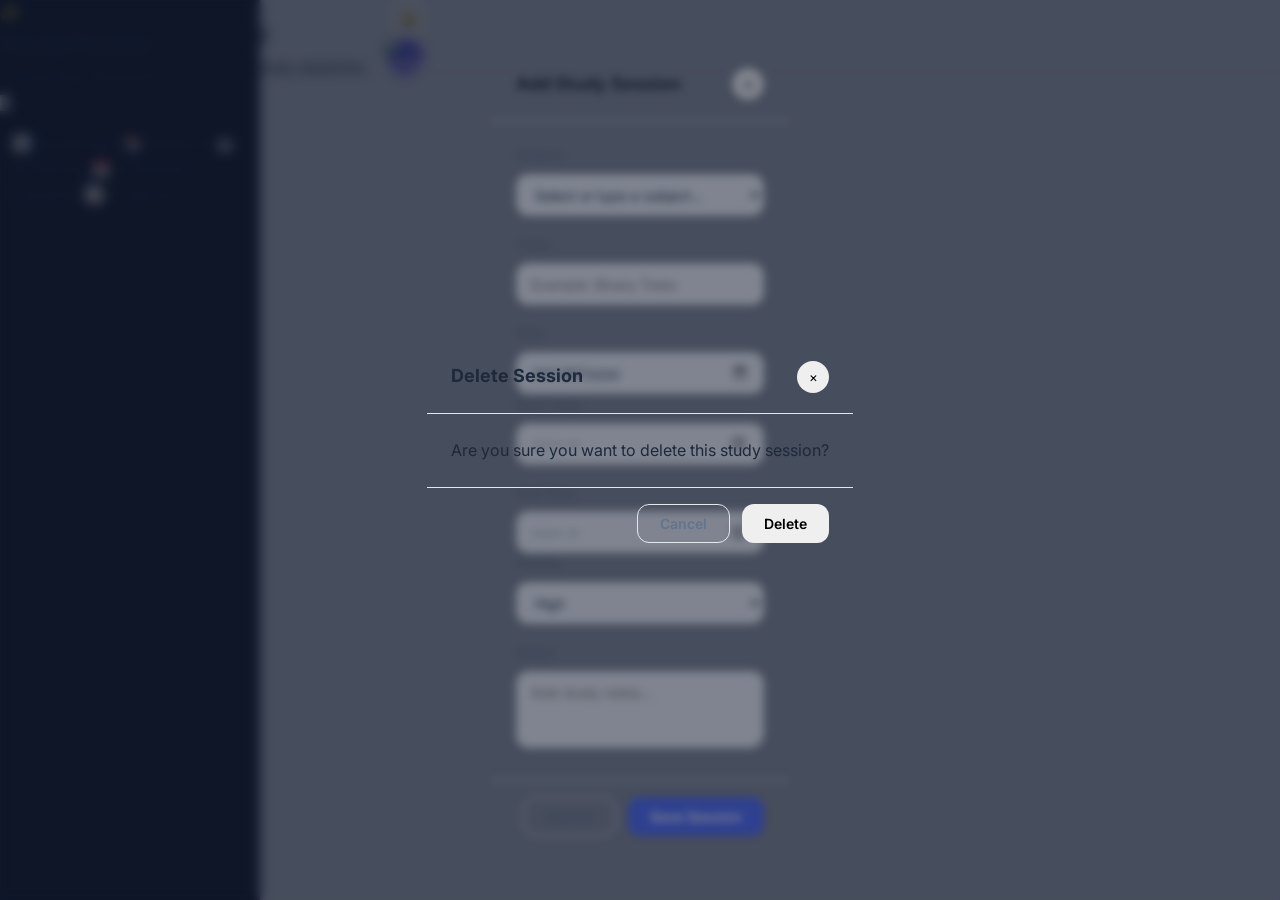
==== commit a27e5203: "Add files via upload" ====
--- a/index.html
+++ b/index.html
@@ -1,461 +1,274 @@
 <!DOCTYPE html>
 <html lang="en">
 <head>
-  <meta charset="UTF-8" />
-  <meta name="viewport" content="width=device-width, initial-scale=1.0" />
-  <meta name="description" content="AI Study Planner - Progress Tracking Dashboard. Monitor your study performance, completed tasks and learning progress." />
-  <title>Progress Tracking | StudyPlanner AI</title>
-  <link rel="stylesheet" href="styles.css" />
-  <link rel="preconnect" href="https://fonts.googleapis.com" />
-  <link href="https://fonts.googleapis.com/css2?family=Inter:wght@300;400;500;600;700;800&display=swap" rel="stylesheet" />
+    <meta charset="UTF-8">
+    <meta name="viewport" content="width=device-width, initial-scale=1.0">
+    <title>Schedule & Calendar - AI Study Planner</title>
+    <link rel="preconnect" href="https://fonts.googleapis.com">
+    <link rel="preconnect" href="https://fonts.gstatic.com" crossorigin>
+    <link href="https://fonts.googleapis.com/css2?family=Inter:wght@400;500;600;700&display=swap" rel="stylesheet">
+    <link rel="stylesheet" href="styles.css">
 </head>
 <body>
-
-  <!-- Sidebar -->
-  <aside class="sidebar" id="sidebar" aria-label="Main Navigation">
-    <div class="sidebar-header">
-      <div class="logo-icon" aria-hidden="true">
-        <svg width="28" height="28" viewBox="0 0 28 28" fill="none">
-          <rect width="28" height="28" rx="8" fill="url(#logoGrad)"/>
-          <path d="M7 14l4 4 10-10" stroke="#fff" stroke-width="2.5" stroke-linecap="round" stroke-linejoin="round"/>
-          <defs>
-            <linearGradient id="logoGrad" x1="0" y1="0" x2="28" y2="28" gradientUnits="userSpaceOnUse">
-              <stop stop-color="#6366f1"/>
-              <stop offset="1" stop-color="#8b5cf6"/>
-            </linearGradient>
-          </defs>
-        </svg>
-      </div>
-      <div class="logo-text">
-        <span class="logo-title">StudyPlanner</span>
-        <span class="logo-subtitle">AI Learning Assistant</span>
-      </div>
-      <button class="sidebar-close" id="sidebarClose" aria-label="Close sidebar">&#10005;</button>
+    <div class="app-container">
+        <!-- Sidebar -->
+        <aside class="sidebar" id="sidebar">
+            <div class="sidebar-header">
+                <div class="logo">
+                    <span class="logo-icon">✨</span>
+                    <div>
+                        <h1>StudyPlanner</h1>
+                        <p>AI Learning Assistant</p>
+                    </div>
+                </div>
+                <button class="mobile-close" id="mobileCloseBtn">&times;</button>
+            </div>
+            <nav class="sidebar-nav">
+                <a href="#" class="nav-item">
+                    <span class="nav-icon">📊</span> Dashboard
+                </a>
+                <a href="#" class="nav-item">
+                    <span class="nav-icon">📚</span> Subjects
+                </a>
+                <a href="#" class="nav-item">
+                    <span class="nav-icon">🤖</span> AI Planner
+                </a>
+                <a href="#" class="nav-item active">
+                    <span class="nav-icon">📅</span> Schedule & Calendar
+                </a>
+                <a href="#" class="nav-item">
+                    <span class="nav-icon">📈</span> Progress
+                </a>
+            </nav>
+        </aside>
+
+        <!-- Main Content -->
+        <main class="main-content">
+            <!-- Header -->
+            <header class="top-header">
+                <div class="header-left">
+                    <button class="mobile-menu" id="mobileMenuBtn">☰</button>
+                    <div>
+                        <h2>Schedule & Calendar</h2>
+                        <p>Plan, organize and track your study sessions.</p>
+                    </div>
+                </div>
+                <div class="header-right">
+                    <button class="icon-btn" aria-label="Notifications">
+                        <span class="icon">🔔</span>
+                        <span class="badge"></span>
+                    </button>
+                    <div class="profile-avatar">
+                        <img src="https://ui-avatars.com/api/?name=User&background=6366f1&color=fff" alt="Profile">
+                    </div>
+                </div>
+            </header>
+
+            <!-- Summary Cards -->
+            <section class="summary-cards">
+                <div class="card">
+                    <div class="card-icon indigo">📅</div>
+                    <div class="card-info">
+                        <p class="card-title">Today's Sessions</p>
+                        <h3 class="card-value" id="stat-today">0</h3>
+                    </div>
+                </div>
+                <div class="card">
+                    <div class="card-icon blue">⏱️</div>
+                    <div class="card-info">
+                        <p class="card-title">Study Hours</p>
+                        <h3 class="card-value" id="stat-hours">0 hrs</h3>
+                    </div>
+                </div>
+                <div class="card">
+                    <div class="card-icon green">✅</div>
+                    <div class="card-info">
+                        <p class="card-title">Completed</p>
+                        <h3 class="card-value" id="stat-completed">0 / 0</h3>
+                    </div>
+                </div>
+                <div class="card">
+                    <div class="card-icon orange">⏳</div>
+                    <div class="card-info">
+                        <p class="card-title">Remaining</p>
+                        <h3 class="card-value" id="stat-remaining">0</h3>
+                    </div>
+                </div>
+            </section>
+
+            <!-- Controls (View Switcher, Filters, Date Nav, Add btn) -->
+            <section class="controls-section">
+                <div class="controls-top">
+                    <div class="view-switcher">
+                        <button class="view-btn" data-view="daily">Daily</button>
+                        <button class="view-btn active" data-view="weekly">Weekly</button>
+                        <button class="view-btn" data-view="calendar">Calendar</button>
+                    </div>
+                    
+                    <div class="date-navigation">
+                        <button class="icon-btn" id="prevDateBtn">&lt;</button>
+                        <h3 id="currentDateDisplay">August 2026</h3>
+                        <button class="icon-btn" id="nextDateBtn">&gt;</button>
+                    </div>
+
+                    <div class="actions-right">
+                        <button class="btn btn-outline" id="todayBtn">Today</button>
+                        <button class="btn btn-primary" id="addSessionBtn">+ Add Session</button>
+                    </div>
+                </div>
+                
+                <div class="controls-bottom">
+                    <div class="filters">
+                        <div class="filter-group">
+                            <label for="subjectFilter">Filter by Subject</label>
+                            <select id="subjectFilter" class="form-control">
+                                <option value="all">All Subjects</option>
+                            </select>
+                        </div>
+                        <div class="filter-group priority-filters">
+                            <span class="filter-label">Priority:</span>
+                            <button class="filter-chip active" data-priority="all">All</button>
+                            <button class="filter-chip" data-priority="High">High</button>
+                            <button class="filter-chip" data-priority="Medium">Medium</button>
+                            <button class="filter-chip" data-priority="Low">Low</button>
+                        </div>
+                    </div>
+                </div>
+            </section>
+
+            <!-- Views Container -->
+            <section class="views-container">
+                
+                <!-- Daily View -->
+                <div id="dailyView" class="view-panel" style="display: none;">
+                    <div class="daily-header">
+                        <h3 id="dailyDateTitle">Monday, August 10</h3>
+                    </div>
+                    <div class="daily-timeline" id="dailyTimeline">
+                        <!-- Dynamic daily content -->
+                    </div>
+                </div>
+
+                <!-- Weekly View -->
+                <div id="weeklyView" class="view-panel">
+                    <div class="weekly-grid-container">
+                        <div class="weekly-grid" id="weeklyGrid">
+                            <!-- Dynamic weekly content -->
+                        </div>
+                    </div>
+                </div>
+
+                <!-- Calendar View -->
+                <div id="calendarView" class="view-panel" style="display: none;">
+                    <div class="calendar-container">
+                        <div class="calendar-header">
+                            <div>Sun</div>
+                            <div>Mon</div>
+                            <div>Tue</div>
+                            <div>Wed</div>
+                            <div>Thu</div>
+                            <div>Fri</div>
+                            <div>Sat</div>
+                        </div>
+                        <div class="calendar-grid" id="calendarGrid">
+                            <!-- Dynamic calendar days -->
+                        </div>
+                    </div>
+                    <div class="calendar-day-details" id="calendarDayDetails">
+                        <!-- Selected day sessions -->
+                        <h4>Sessions for <span id="selectedDateText">...</span></h4>
+                        <div id="calendarDaySessions" class="calendar-day-sessions-list">
+                            Select a date to view sessions.
+                        </div>
+                    </div>
+                </div>
+
+            </section>
+        </main>
     </div>
 
-    <nav class="sidebar-nav" aria-label="Dashboard Navigation">
-      <ul>
-        <li>
-          <a href="#" class="nav-item" id="nav-dashboard" aria-label="Dashboard">
-            <span class="nav-icon" aria-hidden="true">
-              <svg width="20" height="20" viewBox="0 0 24 24" fill="none" stroke="currentColor" stroke-width="2" stroke-linecap="round" stroke-linejoin="round"><rect x="3" y="3" width="7" height="7"/><rect x="14" y="3" width="7" height="7"/><rect x="14" y="14" width="7" height="7"/><rect x="3" y="14" width="7" height="7"/></svg>
-            </span>
-            <span class="nav-label">Dashboard</span>
-          </a>
-        </li>
-        <li>
-          <a href="#" class="nav-item" id="nav-subjects" aria-label="Subjects">
-            <span class="nav-icon" aria-hidden="true">
-              <svg width="20" height="20" viewBox="0 0 24 24" fill="none" stroke="currentColor" stroke-width="2" stroke-linecap="round" stroke-linejoin="round"><path d="M2 3h6a4 4 0 0 1 4 4v14a3 3 0 0 0-3-3H2z"/><path d="M22 3h-6a4 4 0 0 0-4 4v14a3 3 0 0 1 3-3h7z"/></svg>
-            </span>
-            <span class="nav-label">Subjects</span>
-          </a>
-        </li>
-        <li>
-          <a href="#" class="nav-item" id="nav-planner" aria-label="AI Planner">
-            <span class="nav-icon" aria-hidden="true">
-              <svg width="20" height="20" viewBox="0 0 24 24" fill="none" stroke="currentColor" stroke-width="2" stroke-linecap="round" stroke-linejoin="round"><circle cx="12" cy="12" r="10"/><path d="M12 8v4l3 3"/></svg>
-            </span>
-            <span class="nav-label">AI Planner</span>
-          </a>
-        </li>
-        <li>
-          <a href="#" class="nav-item" id="nav-schedule" aria-label="Schedule and Calendar">
-            <span class="nav-icon" aria-hidden="true">
-              <svg width="20" height="20" viewBox="0 0 24 24" fill="none" stroke="currentColor" stroke-width="2" stroke-linecap="round" stroke-linejoin="round"><rect x="3" y="4" width="18" height="18" rx="2"/><line x1="16" y1="2" x2="16" y2="6"/><line x1="8" y1="2" x2="8" y2="6"/><line x1="3" y1="10" x2="21" y2="10"/></svg>
-            </span>
-            <span class="nav-label">Schedule &amp; Calendar</span>
-          </a>
-        </li>
-        <li>
-          <a href="#" class="nav-item active" id="nav-progress" aria-label="Progress Tracking" aria-current="page">
-            <span class="nav-icon" aria-hidden="true">
-              <svg width="20" height="20" viewBox="0 0 24 24" fill="none" stroke="currentColor" stroke-width="2" stroke-linecap="round" stroke-linejoin="round"><line x1="18" y1="20" x2="18" y2="10"/><line x1="12" y1="20" x2="12" y2="4"/><line x1="6" y1="20" x2="6" y2="14"/></svg>
-            </span>
-            <span class="nav-label">Progress Tracking</span>
-          </a>
-        </li>
-      </ul>
-    </nav>
-
-    <div class="sidebar-footer">
-      <div class="user-profile-mini">
-        <div class="avatar-sm" aria-hidden="true">A</div>
-        <div class="user-info-mini">
-          <span class="user-name-mini">Alex Johnson</span>
-          <span class="user-role-mini">Student</span>
+    <!-- Modals -->
+    <div class="modal-overlay" id="sessionModal">
+        <div class="modal">
+            <div class="modal-header">
+                <h3 id="modalTitle">Add Study Session</h3>
+                <button class="modal-close" id="closeModalBtn">&times;</button>
+            </div>
+            <div class="modal-body">
+                <form id="sessionForm">
+                    <input type="hidden" id="sessionId">
+                    <div class="form-group">
+                        <label for="subject">Subject</label>
+                        <select id="subject" class="form-control" required>
+                            <option value="" disabled selected>Select or type a subject...</option>
+                            <option value="Data Structures">Data Structures</option>
+                            <option value="DBMS">DBMS</option>
+                            <option value="Java">Java</option>
+                            <!-- Other subjects dynamically populated -->
+                        </select>
+                        <input type="text" id="newSubject" class="form-control" placeholder="Type new subject..." style="display: none; margin-top: 8px;">
+                    </div>
+                    <div class="form-group">
+                        <label for="topic">Topic</label>
+                        <input type="text" id="topic" class="form-control" placeholder="Example: Binary Trees" required>
+                    </div>
+                    <div class="form-row">
+                        <div class="form-group">
+                            <label for="date">Date</label>
+                            <input type="date" id="date" class="form-control" required>
+                        </div>
+                    </div>
+                    <div class="form-row">
+                        <div class="form-group">
+                            <label for="startTime">Start Time</label>
+                            <input type="time" id="startTime" class="form-control" required>
+                        </div>
+                        <div class="form-group">
+                            <label for="endTime">End Time</label>
+                            <input type="time" id="endTime" class="form-control" required>
+                        </div>
+                    </div>
+                    <div class="form-group">
+                        <label for="priority">Priority</label>
+                        <select id="priority" class="form-control">
+                            <option value="High">High</option>
+                            <option value="Medium">Medium</option>
+                            <option value="Low">Low</option>
+                        </select>
+                    </div>
+                    <div class="form-group">
+                        <label for="notes">Notes</label>
+                        <textarea id="notes" class="form-control" rows="3" placeholder="Add study notes..."></textarea>
+                    </div>
+                </form>
+            </div>
+            <div class="modal-footer">
+                <button class="btn btn-outline" id="cancelModalBtn">Cancel</button>
+                <button class="btn btn-primary" id="saveSessionBtn">Save Session</button>
+            </div>
         </div>
-      </div>
     </div>
-  </aside>
-
-  <!-- Main Content -->
-  <main class="main-content" id="mainContent">
-
-    <!-- Top Header -->
-    <header class="top-header" role="banner">
-      <div class="header-left">
-        <button class="hamburger" id="hamburgerBtn" aria-label="Toggle sidebar" aria-expanded="false">
-          <span></span><span></span><span></span>
-        </button>
-        <div class="header-title-group">
-          <h1 class="page-title">Progress Tracking</h1>
-          <p class="page-subtitle">Track your study performance, completed tasks and learning progress.</p>
+
+    <!-- Confirm Delete Modal -->
+    <div class="modal-overlay" id="deleteModal">
+        <div class="modal modal-sm">
+            <div class="modal-header">
+                <h3>Delete Session</h3>
+                <button class="modal-close" id="closeDeleteModalBtn">&times;</button>
+            </div>
+            <div class="modal-body">
+                <p>Are you sure you want to delete this study session?</p>
+            </div>
+            <div class="modal-footer">
+                <button class="btn btn-outline" id="cancelDeleteBtn">Cancel</button>
+                <button class="btn btn-danger" id="confirmDeleteBtn">Delete</button>
+            </div>
         </div>
-      </div>
-      <div class="header-right">
-        <!-- Date Filter -->
-        <div class="date-filter" role="group" aria-label="Date range filter">
-          <button class="date-btn active" data-range="week" aria-pressed="true">This Week</button>
-          <button class="date-btn" data-range="today" aria-pressed="false">Today</button>
-          <button class="date-btn" data-range="month" aria-pressed="false">This Month</button>
-          <button class="date-btn" data-range="custom" aria-pressed="false">Custom</button>
-        </div>
-        <!-- Subject Filter -->
-        <div class="subject-filter-wrap">
-          <label for="subjectFilter" class="sr-only">Filter by Subject</label>
-          <select id="subjectFilter" class="subject-select" aria-label="Filter by Subject">
-            <option value="all">All Subjects</option>
-            <option value="Data Structures">Data Structures</option>
-            <option value="DBMS">DBMS</option>
-            <option value="Java">Java</option>
-            <option value="Computer Networks">Computer Networks</option>
-          </select>
-        </div>
-        <button class="add-task-btn" id="addTaskBtn" aria-label="Add new task">
-          <span aria-hidden="true">+</span> Add Task
-        </button>
-        <button class="icon-btn" id="notifBtn" aria-label="Notifications">
-          <svg width="20" height="20" viewBox="0 0 24 24" fill="none" stroke="currentColor" stroke-width="2" stroke-linecap="round" stroke-linejoin="round"><path d="M18 8A6 6 0 0 0 6 8c0 7-3 9-3 9h18s-3-2-3-9"/><path d="M13.73 21a2 2 0 0 1-3.46 0"/></svg>
-          <span class="notif-badge" aria-label="3 notifications">3</span>
-        </button>
-        <div class="avatar" aria-label="User profile" role="img">A</div>
-      </div>
-    </header>
-
-    <div class="content-wrapper">
-
-      <!-- Overview Statistics -->
-      <section class="stats-grid" aria-label="Overview Statistics">
-        <div class="stat-card" id="statOverall">
-          <div class="stat-card-icon bg-indigo" aria-hidden="true">
-            <svg width="22" height="22" viewBox="0 0 24 24" fill="none" stroke="currentColor" stroke-width="2" stroke-linecap="round" stroke-linejoin="round"><circle cx="12" cy="12" r="10"/><path d="M12 6v6l4 2"/></svg>
-          </div>
-          <div class="stat-card-body">
-            <p class="stat-label">Overall Progress</p>
-            <p class="stat-value" id="statOverallVal">72%</p>
-            <p class="stat-change positive" id="statOverallChange">+8% this week</p>
-          </div>
-          <div class="stat-mini-progress" aria-hidden="true">
-            <div class="mini-progress-bar bg-indigo" id="miniProgressBar" style="width:72%"></div>
-          </div>
-        </div>
-        <div class="stat-card" id="statTasks">
-          <div class="stat-card-icon bg-green" aria-hidden="true">
-            <svg width="22" height="22" viewBox="0 0 24 24" fill="none" stroke="currentColor" stroke-width="2" stroke-linecap="round" stroke-linejoin="round"><polyline points="20 6 9 17 4 12"/></svg>
-          </div>
-          <div class="stat-card-body">
-            <p class="stat-label">Completed Tasks</p>
-            <p class="stat-value" id="statTasksVal">34</p>
-            <p class="stat-change neutral" id="statTasksChange">Out of 48 tasks</p>
-          </div>
-          <div class="stat-mini-progress" aria-hidden="true">
-            <div class="mini-progress-bar bg-green" id="miniTasksBar" style="width:70%"></div>
-          </div>
-        </div>
-        <div class="stat-card" id="statHours">
-          <div class="stat-card-icon bg-blue" aria-hidden="true">
-            <svg width="22" height="22" viewBox="0 0 24 24" fill="none" stroke="currentColor" stroke-width="2" stroke-linecap="round" stroke-linejoin="round"><circle cx="12" cy="12" r="10"/><polyline points="12 6 12 12 16 14"/></svg>
-          </div>
-          <div class="stat-card-body">
-            <p class="stat-label">Study Hours</p>
-            <p class="stat-value" id="statHoursVal">28.5 hrs</p>
-            <p class="stat-change neutral" id="statHoursChange">This week</p>
-          </div>
-          <div class="stat-mini-progress" aria-hidden="true">
-            <div class="mini-progress-bar bg-blue" id="miniHoursBar" style="width:85%"></div>
-          </div>
-        </div>
-        <div class="stat-card" id="statSessions">
-          <div class="stat-card-icon bg-orange" aria-hidden="true">
-            <svg width="22" height="22" viewBox="0 0 24 24" fill="none" stroke="currentColor" stroke-width="2" stroke-linecap="round" stroke-linejoin="round"><path d="M17 21v-2a4 4 0 0 0-4-4H5a4 4 0 0 0-4 4v2"/><circle cx="9" cy="7" r="4"/><path d="M23 21v-2a4 4 0 0 0-3-3.87"/><path d="M16 3.13a4 4 0 0 1 0 7.75"/></svg>
-          </div>
-          <div class="stat-card-body">
-            <p class="stat-label">Study Sessions</p>
-            <p class="stat-value" id="statSessionsVal">24</p>
-            <p class="stat-change neutral" id="statSessionsChange">Completed this week</p>
-          </div>
-          <div class="stat-mini-progress" aria-hidden="true">
-            <div class="mini-progress-bar bg-orange" id="miniSessionsBar" style="width:80%"></div>
-          </div>
-        </div>
-      </section>
-
-      <!-- Main Dashboard Grid -->
-      <div class="dashboard-grid">
-
-        <!-- Left Column -->
-        <div class="dashboard-col-left">
-
-          <!-- Overall Progress Card -->
-          <section class="card overall-progress-card" aria-labelledby="overallProgressTitle">
-            <div class="card-header">
-              <h2 class="card-title" id="overallProgressTitle">Overall Learning Progress</h2>
-            </div>
-            <div class="card-body overall-progress-body">
-              <div class="circular-progress-wrap">
-                <div class="circular-progress" id="circularProgress" role="progressbar" aria-valuenow="72" aria-valuemin="0" aria-valuemax="100" aria-label="Overall progress 72%">
-                  <svg class="circular-svg" viewBox="0 0 200 200">
-                    <circle class="circular-bg" cx="100" cy="100" r="80"/>
-                    <circle class="circular-fill" id="circularFill" cx="100" cy="100" r="80"
-                      stroke-dasharray="502.65"
-                      stroke-dashoffset="502.65"
-                      style="transition: stroke-dashoffset 1.5s ease"/>
-                    <text x="100" y="95" text-anchor="middle" class="circular-pct" id="circularPct">72%</text>
-                    <text x="100" y="118" text-anchor="middle" class="circular-lbl">Progress</text>
-                  </svg>
-                </div>
-                <p class="progress-task-info" id="progressTaskInfo">34 of 48 tasks completed</p>
-              </div>
-              <div class="progress-stats">
-                <div class="progress-stat-item">
-                  <span class="dot dot-green" aria-hidden="true"></span>
-                  <span class="ps-label">Completed</span>
-                  <span class="ps-val" id="psCompleted">34</span>
-                </div>
-                <div class="progress-stat-item">
-                  <span class="dot dot-blue" aria-hidden="true"></span>
-                  <span class="ps-label">In Progress</span>
-                  <span class="ps-val" id="psInProgress">8</span>
-                </div>
-                <div class="progress-stat-item">
-                  <span class="dot dot-gray" aria-hidden="true"></span>
-                  <span class="ps-label">Remaining</span>
-                  <span class="ps-val" id="psRemaining">6</span>
-                </div>
-              </div>
-            </div>
-          </section>
-
-          <!-- Weekly Study Statistics Chart -->
-          <section class="card" aria-labelledby="weeklyChartTitle">
-            <div class="card-header">
-              <h2 class="card-title" id="weeklyChartTitle">Weekly Study Statistics</h2>
-              <span class="card-badge">Study Hours</span>
-            </div>
-            <div class="card-body">
-              <div class="chart-container" id="weeklyBarChart" aria-label="Weekly study hours bar chart" role="img"></div>
-            </div>
-          </section>
-
-          <!-- Study Hours Trend -->
-          <section class="card" aria-labelledby="trendChartTitle">
-            <div class="card-header">
-              <h2 class="card-title" id="trendChartTitle">Study Hours Trend</h2>
-              <span class="card-badge">Last 7 Days</span>
-            </div>
-            <div class="card-body">
-              <div class="chart-container" id="trendLineChart" aria-label="Study hours trend line chart" role="img"></div>
-            </div>
-          </section>
-
-          <!-- Task Completion Chart + Daily Productivity -->
-          <div class="two-col-grid">
-            <section class="card" aria-labelledby="donutChartTitle">
-              <div class="card-header">
-                <h2 class="card-title" id="donutChartTitle">Task Completion</h2>
-              </div>
-              <div class="card-body donut-body">
-                <div id="donutChart" aria-label="Task completion donut chart" role="img"></div>
-                <div class="donut-legend" id="donutLegend"></div>
-              </div>
-            </section>
-            <section class="card" aria-labelledby="dailyProdTitle">
-              <div class="card-header">
-                <h2 class="card-title" id="dailyProdTitle">Daily Productivity</h2>
-              </div>
-              <div class="card-body">
-                <div id="dailyProductivity"></div>
-              </div>
-            </section>
-          </div>
-
-          <!-- Weekly Goal -->
-          <section class="card" aria-labelledby="weeklyGoalTitle">
-            <div class="card-header">
-              <h2 class="card-title" id="weeklyGoalTitle">Weekly Study Goal</h2>
-              <button class="edit-goal-btn" id="editGoalBtn" aria-label="Edit weekly goal">Edit Goal</button>
-            </div>
-            <div class="card-body weekly-goal-body">
-              <div class="goal-info">
-                <span class="goal-main" id="goalMain">Goal: 30 hours</span>
-                <span class="goal-completed" id="goalCompleted">Completed: 28.5 hours</span>
-              </div>
-              <div class="goal-progress-wrap">
-                <div class="goal-progress-bar-bg">
-                  <div class="goal-progress-bar-fill" id="goalProgressFill" style="width:0%" role="progressbar" aria-valuenow="95" aria-valuemin="0" aria-valuemax="100" aria-label="Weekly goal progress"></div>
-                </div>
-                <span class="goal-pct" id="goalPct">95%</span>
-              </div>
-              <p class="goal-remaining" id="goalRemaining">1.5 hours remaining</p>
-            </div>
-          </section>
-
-          <!-- Subject Performance Table -->
-          <section class="card" aria-labelledby="perfTableTitle">
-            <div class="card-header">
-              <h2 class="card-title" id="perfTableTitle">Subject Performance</h2>
-            </div>
-            <div class="card-body table-wrap">
-              <table class="perf-table" id="perfTable" aria-label="Subject performance table">
-                <thead>
-                  <tr>
-                    <th scope="col">Subject</th>
-                    <th scope="col">Tasks</th>
-                    <th scope="col">Completed</th>
-                    <th scope="col">Progress</th>
-                    <th scope="col">Status</th>
-                  </tr>
-                </thead>
-                <tbody id="perfTableBody"></tbody>
-              </table>
-            </div>
-          </section>
-
-        </div>
-
-        <!-- Right Column -->
-        <div class="dashboard-col-right">
-
-          <!-- AI Insights -->
-          <section class="card ai-insights-card" aria-labelledby="aiInsightsTitle">
-            <div class="card-header">
-              <h2 class="card-title" id="aiInsightsTitle">
-                <span class="ai-badge" aria-hidden="true">AI</span> Progress Insights
-              </h2>
-            </div>
-            <div class="card-body" id="aiInsightsBody"></div>
-          </section>
-
-          <!-- Subject Progress -->
-          <section class="card" aria-labelledby="subjectProgressTitle">
-            <div class="card-header">
-              <h2 class="card-title" id="subjectProgressTitle">Subject Progress</h2>
-            </div>
-            <div class="card-body" id="subjectProgressCards"></div>
-          </section>
-
-          <!-- Completed Tasks -->
-          <section class="card" aria-labelledby="completedTasksTitle">
-            <div class="card-header">
-              <h2 class="card-title" id="completedTasksTitle">Tasks</h2>
-              <div class="task-filters" role="group" aria-label="Task filter">
-                <button class="filter-btn active" data-filter="all" aria-pressed="true">All</button>
-                <button class="filter-btn" data-filter="completed" aria-pressed="false">Completed</button>
-                <button class="filter-btn" data-filter="in-progress" aria-pressed="false">In Progress</button>
-                <button class="filter-btn" data-filter="pending" aria-pressed="false">Pending</button>
-              </div>
-            </div>
-            <div class="card-body" id="taskListContainer"></div>
-          </section>
-
-          <!-- Achievements -->
-          <section class="card" aria-labelledby="achievementsTitle">
-            <div class="card-header">
-              <h2 class="card-title" id="achievementsTitle">Achievements</h2>
-            </div>
-            <div class="card-body achievements-grid" id="achievementsGrid"></div>
-          </section>
-
-          <!-- Recent Activity -->
-          <section class="card" aria-labelledby="activityTitle">
-            <div class="card-header">
-              <h2 class="card-title" id="activityTitle">Recent Study Activity</h2>
-            </div>
-            <div class="card-body" id="recentActivity"></div>
-          </section>
-
-        </div>
-
-      </div>
     </div>
 
-  </main>
-
-  <!-- Add Task Modal -->
-  <div class="modal-overlay" id="addTaskModal" role="dialog" aria-modal="true" aria-labelledby="modalTitle" aria-hidden="true">
-    <div class="modal-card">
-      <div class="modal-header">
-        <h2 class="modal-title" id="modalTitle">Add New Task</h2>
-        <button class="modal-close" id="modalClose" aria-label="Close modal">&#10005;</button>
-      </div>
-      <form id="addTaskForm" novalidate>
-        <div class="form-group">
-          <label for="taskName">Task Name</label>
-          <input type="text" id="taskName" name="taskName" placeholder="Enter task name" required autocomplete="off" />
-        </div>
-        <div class="form-group">
-          <label for="taskSubject">Subject</label>
-          <select id="taskSubject" name="taskSubject" required>
-            <option value="">Select Subject</option>
-            <option value="Data Structures">Data Structures</option>
-            <option value="DBMS">DBMS</option>
-            <option value="Java">Java</option>
-            <option value="Computer Networks">Computer Networks</option>
-          </select>
-        </div>
-        <div class="form-row">
-          <div class="form-group">
-            <label for="taskDuration">Duration (minutes)</label>
-            <input type="number" id="taskDuration" name="taskDuration" placeholder="60" min="1" max="480" required />
-          </div>
-          <div class="form-group">
-            <label for="taskDate">Date</label>
-            <input type="date" id="taskDate" name="taskDate" required />
-          </div>
-        </div>
-        <div class="form-group">
-          <label for="taskStatus">Status</label>
-          <select id="taskStatus" name="taskStatus" required>
-            <option value="pending">Pending</option>
-            <option value="in-progress">In Progress</option>
-            <option value="completed">Completed</option>
-          </select>
-        </div>
-        <div class="modal-actions">
-          <button type="button" class="btn-cancel" id="modalCancel">Cancel</button>
-          <button type="submit" class="btn-save" id="modalSave">Save Task</button>
-        </div>
-      </form>
-    </div>
-  </div>
-
-  <!-- Edit Goal Modal -->
-  <div class="modal-overlay" id="editGoalModal" role="dialog" aria-modal="true" aria-labelledby="goalModalTitle" aria-hidden="true">
-    <div class="modal-card modal-sm">
-      <div class="modal-header">
-        <h2 class="modal-title" id="goalModalTitle">Edit Weekly Goal</h2>
-        <button class="modal-close" id="goalModalClose" aria-label="Close goal modal">&#10005;</button>
-      </div>
-      <form id="editGoalForm" novalidate>
-        <div class="form-group">
-          <label for="goalHours">Weekly Goal (hours)</label>
-          <input type="number" id="goalHours" name="goalHours" placeholder="30" min="1" max="168" required />
-        </div>
-        <div class="modal-actions">
-          <button type="button" class="btn-cancel" id="goalModalCancel">Cancel</button>
-          <button type="submit" class="btn-save">Update Goal</button>
-        </div>
-      </form>
-    </div>
-  </div>
-
-  <!-- Toast Container -->
-  <div class="toast-container" id="toastContainer" aria-live="polite" aria-atomic="true"></div>
-
-  <!-- Sidebar Overlay -->
-  <div class="sidebar-overlay" id="sidebarOverlay" aria-hidden="true"></div>
-
-  <script src="app.js"></script>
+    <!-- Toast Container -->
+    <div id="toastContainer" class="toast-container"></div>
+
+    <script src="app.js"></script>
 </body>
 </html>
